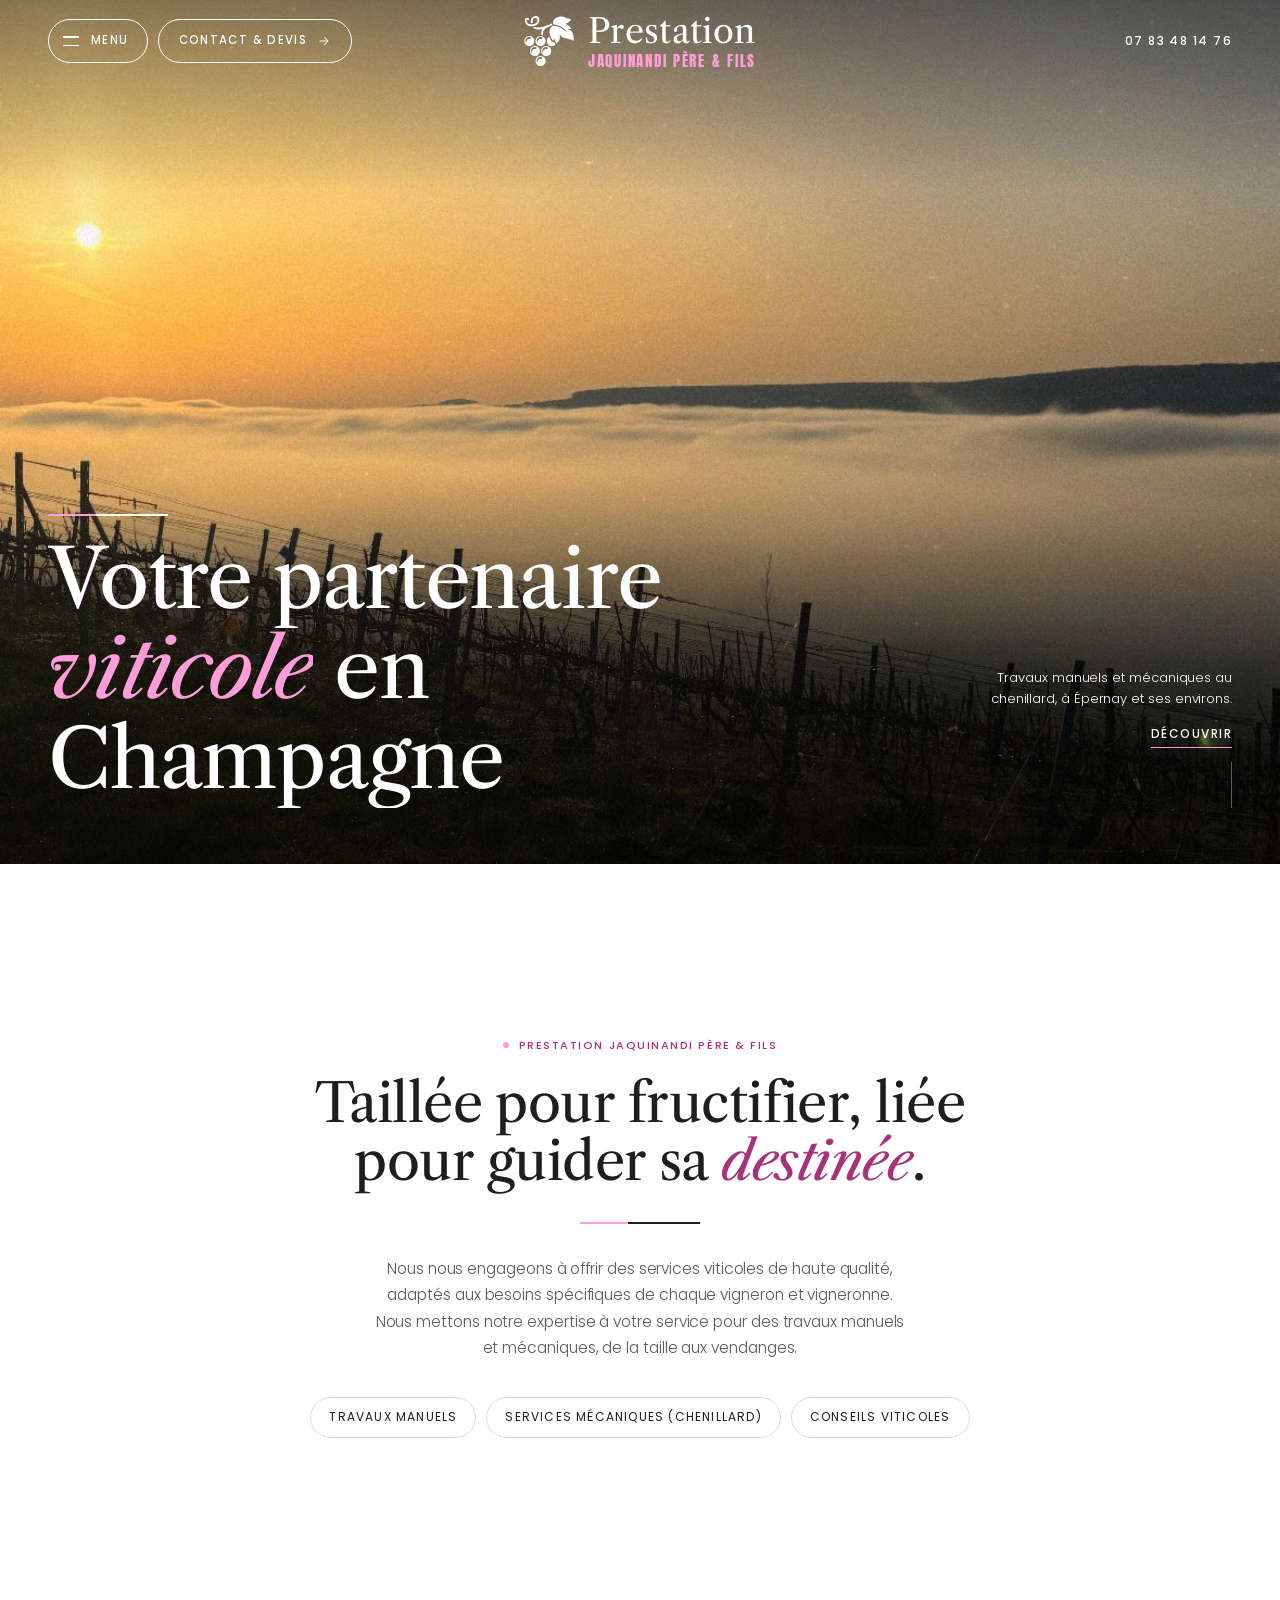
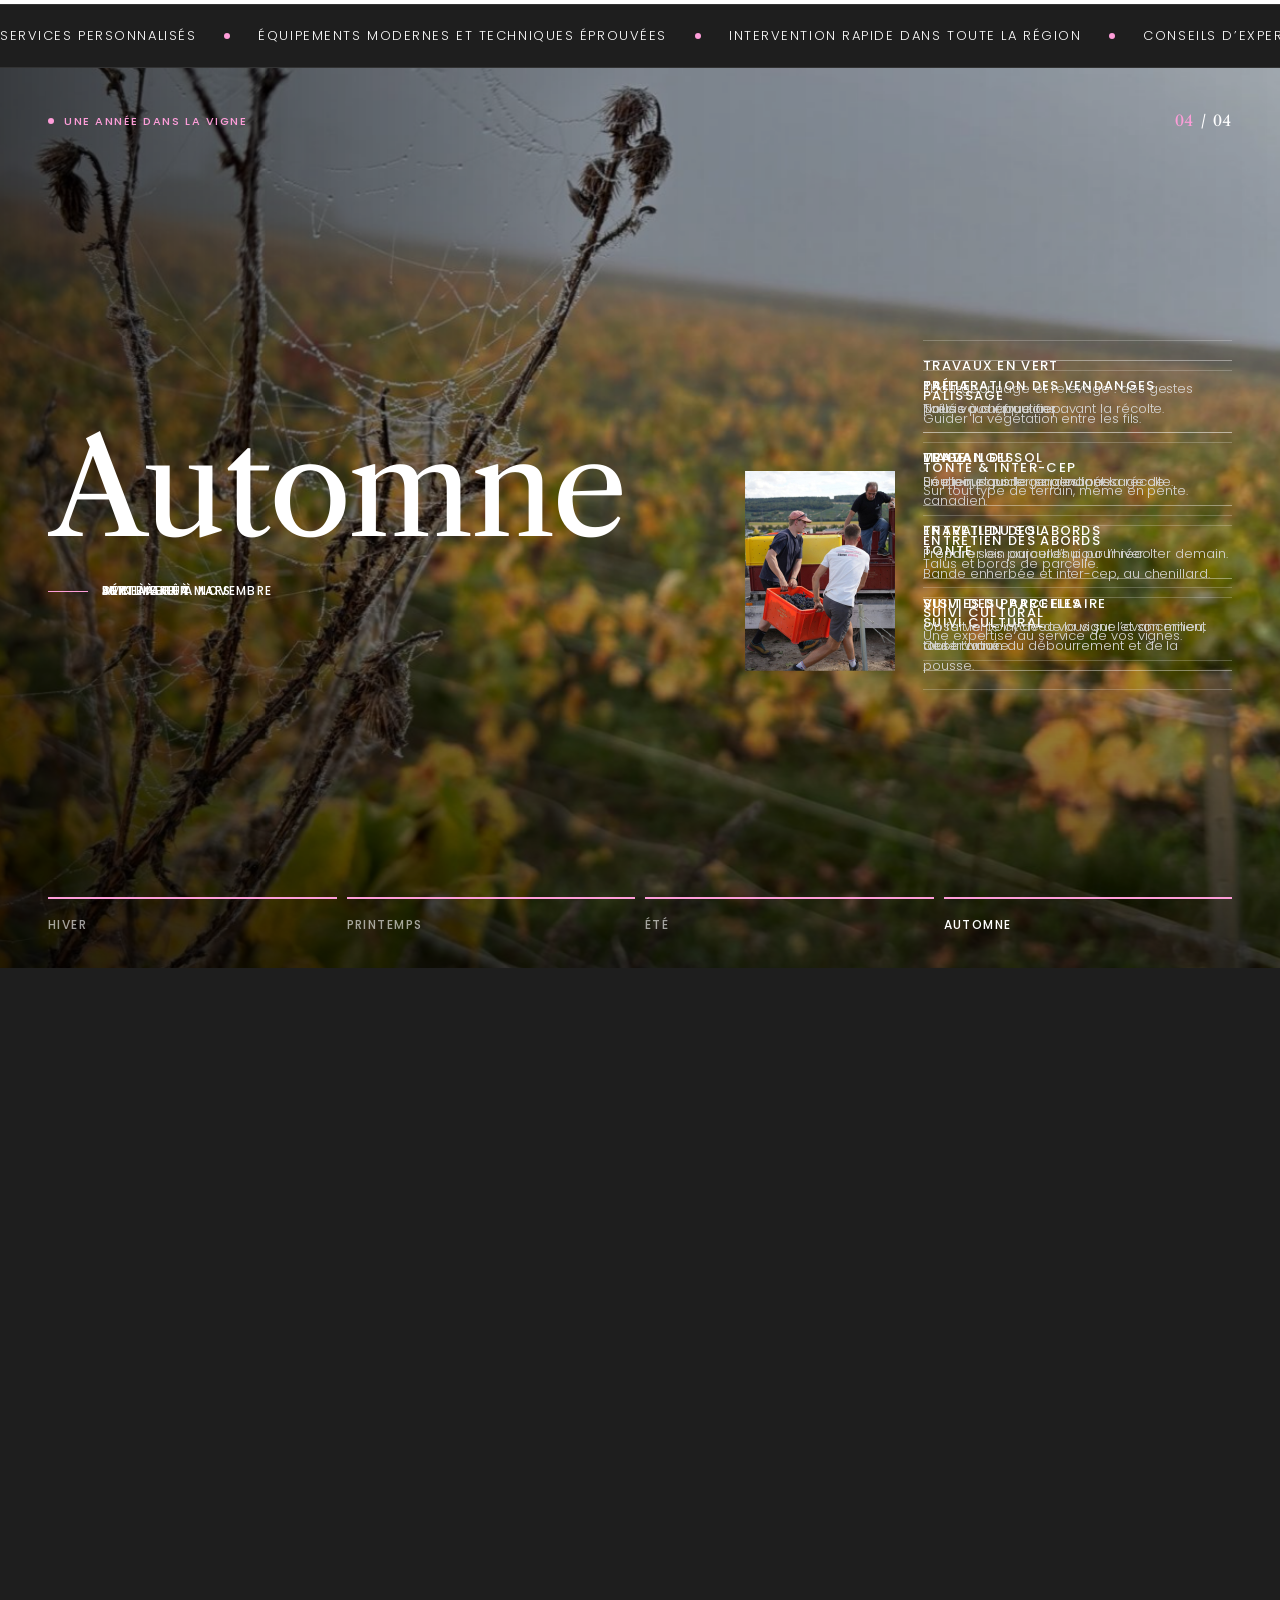
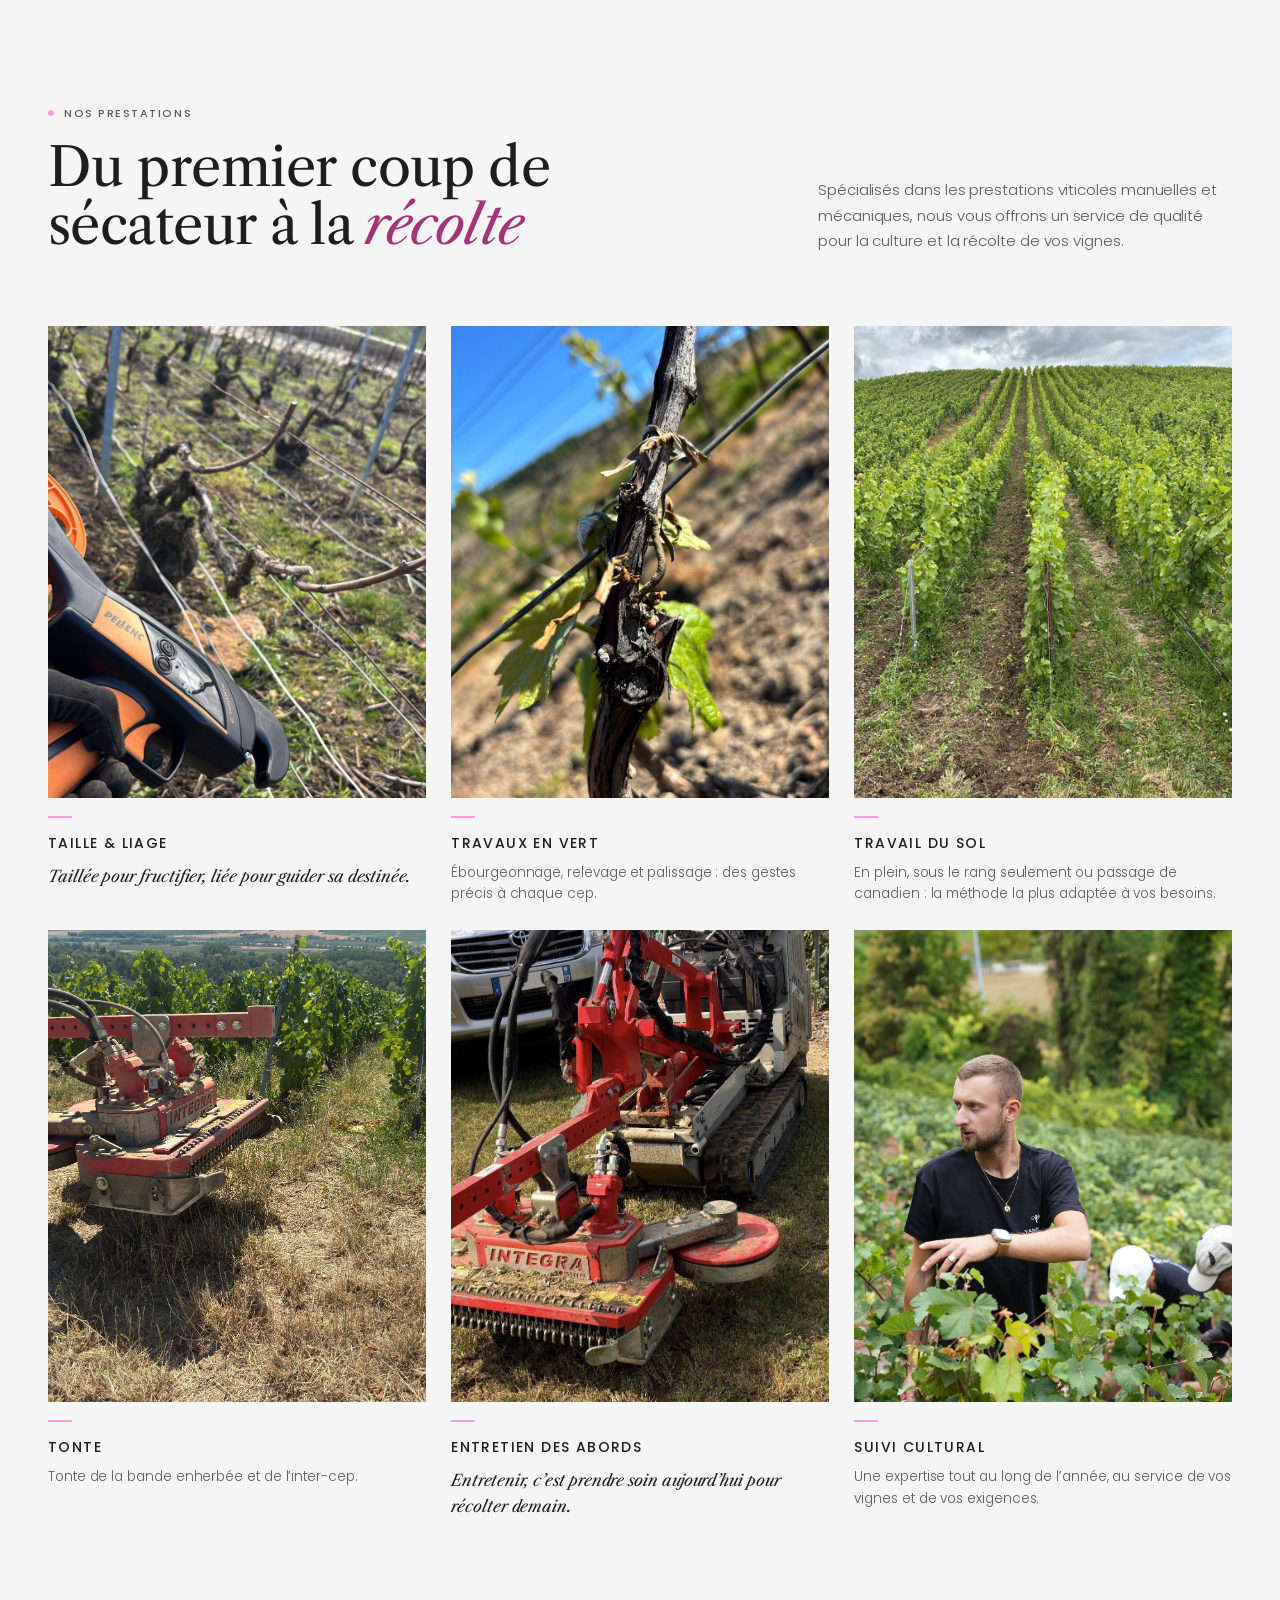
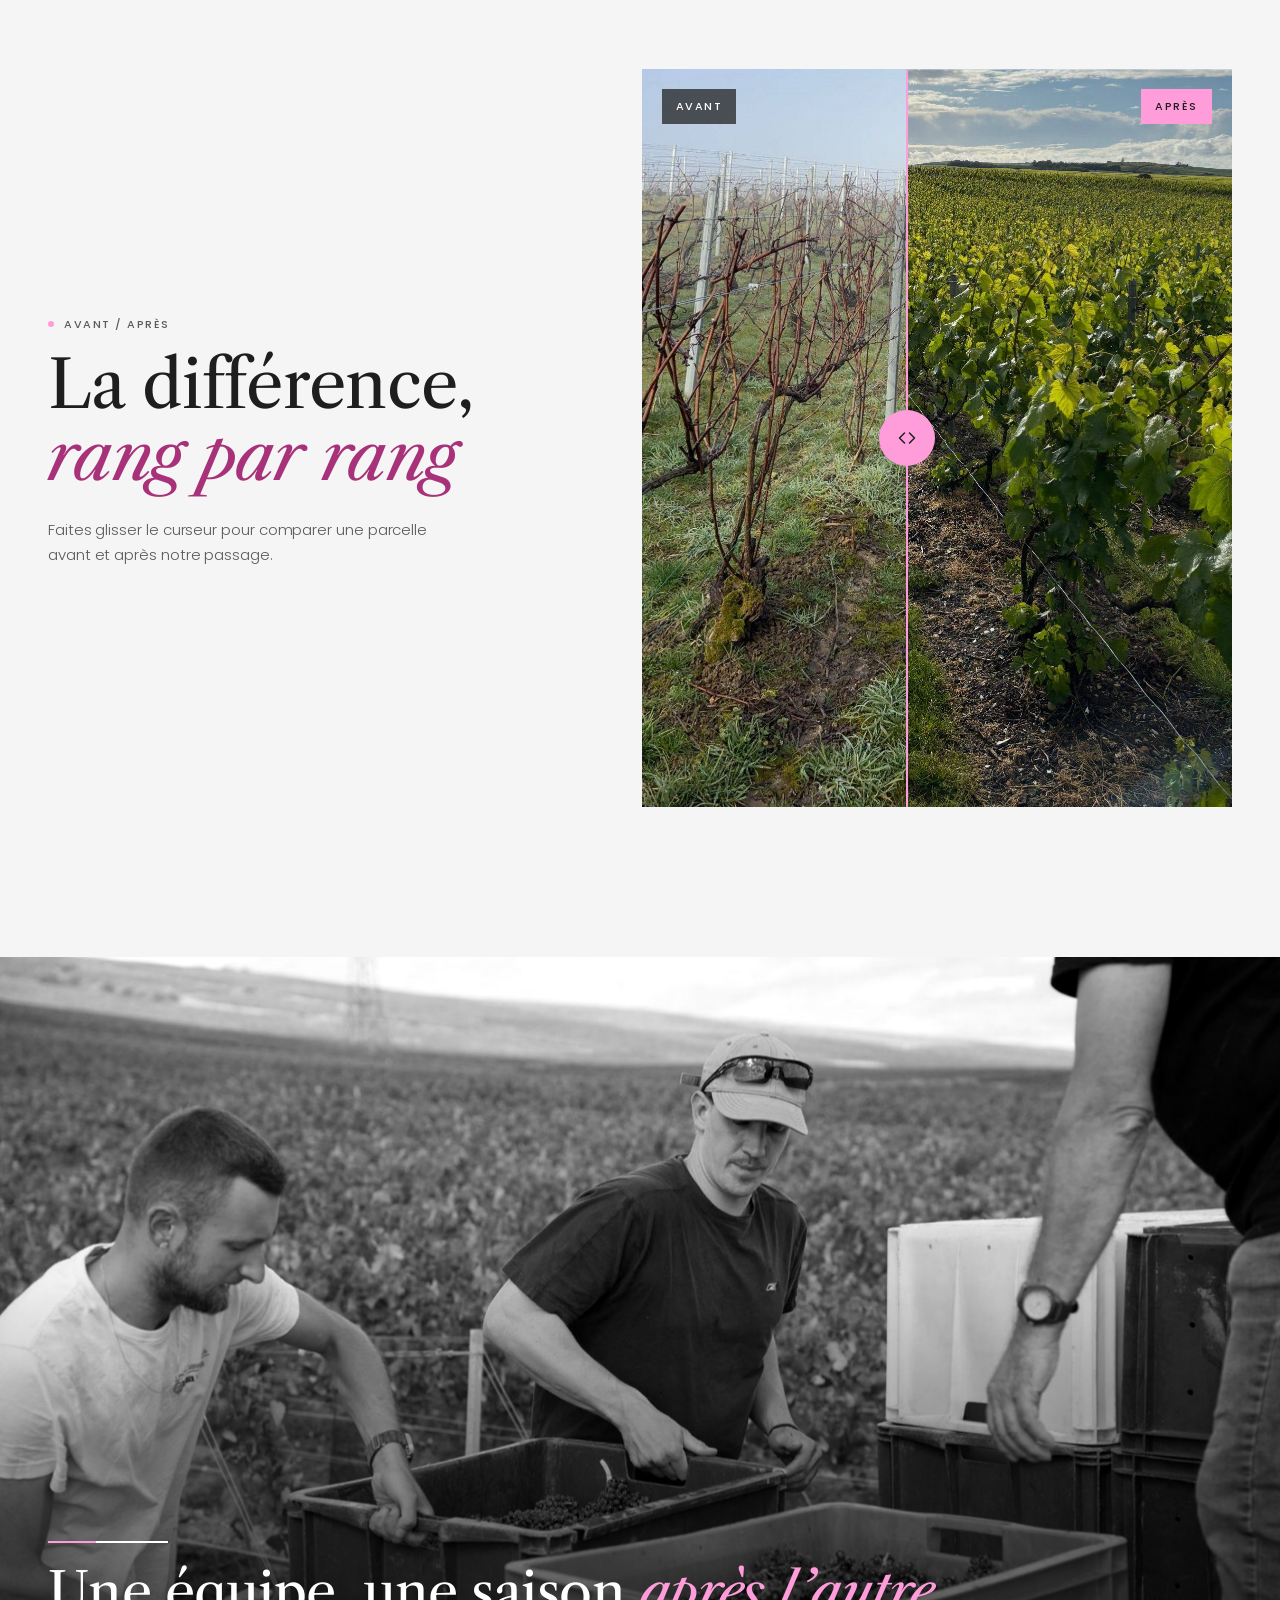
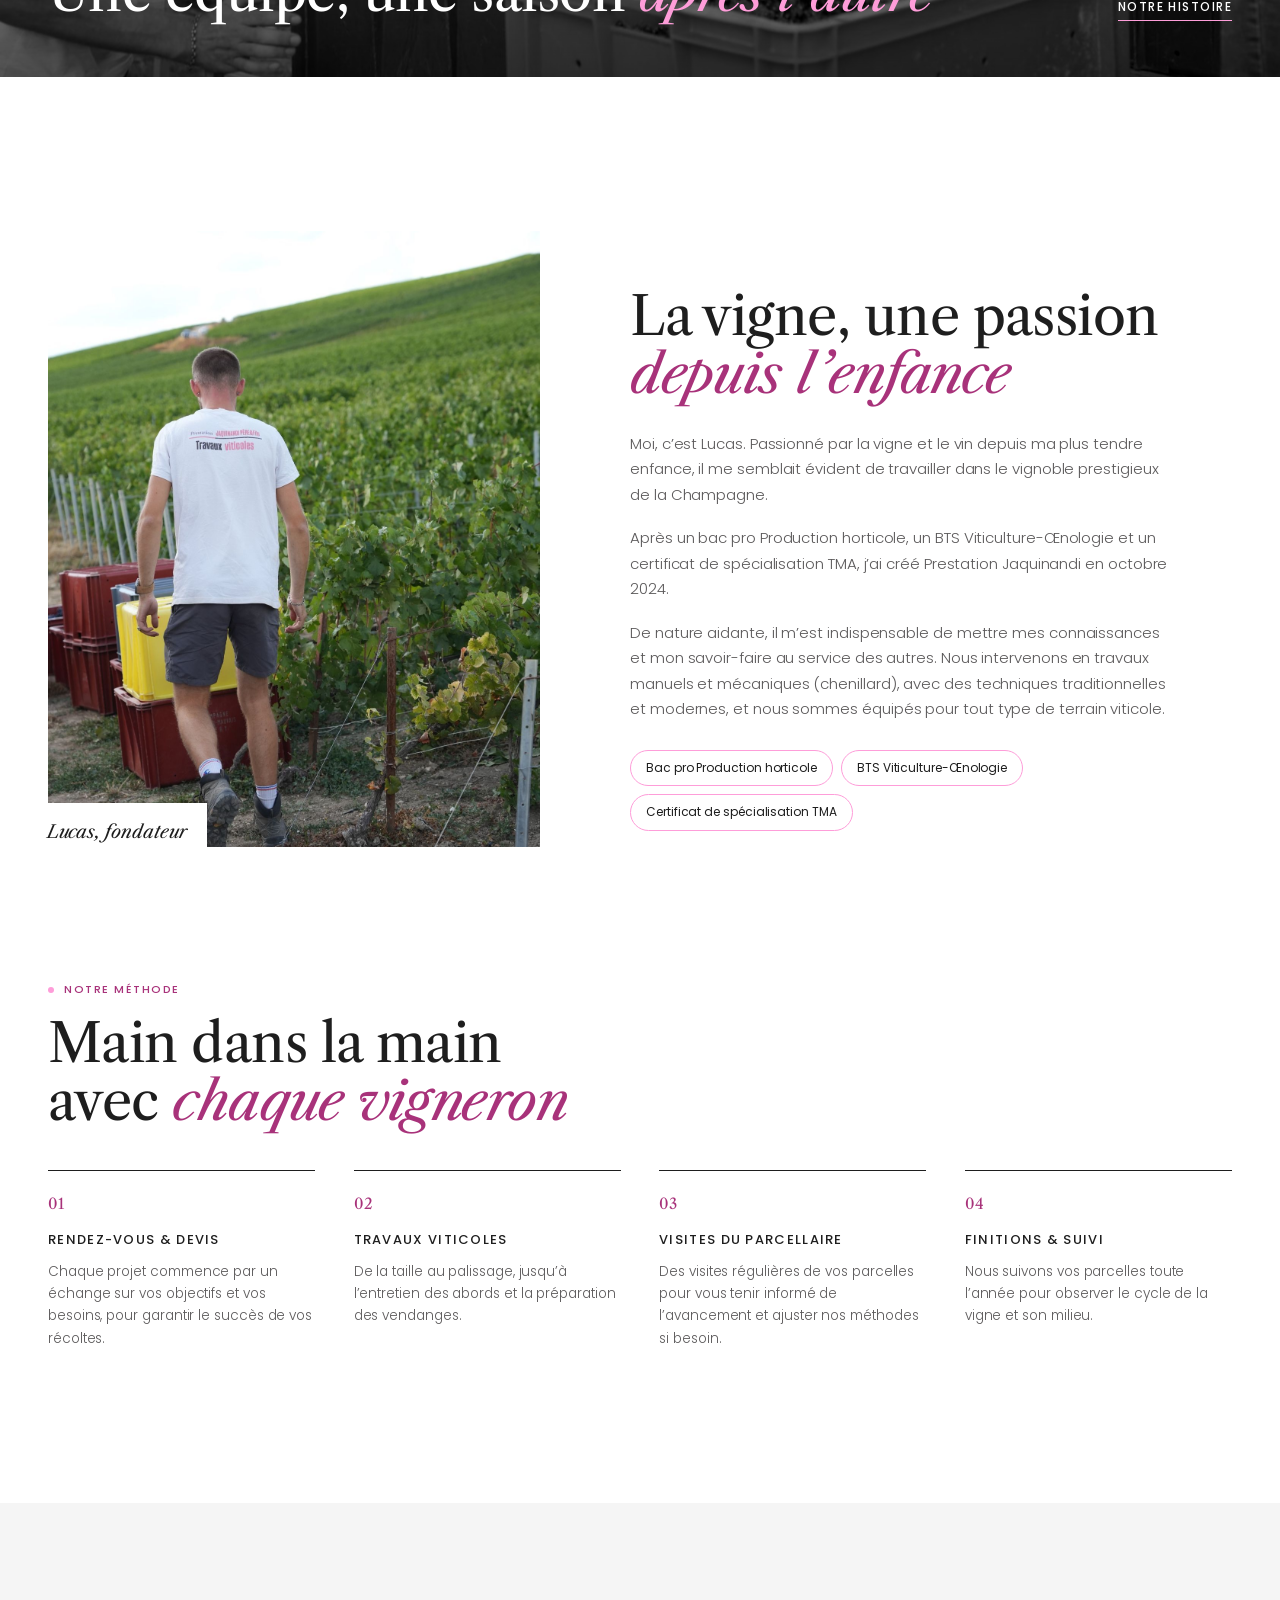
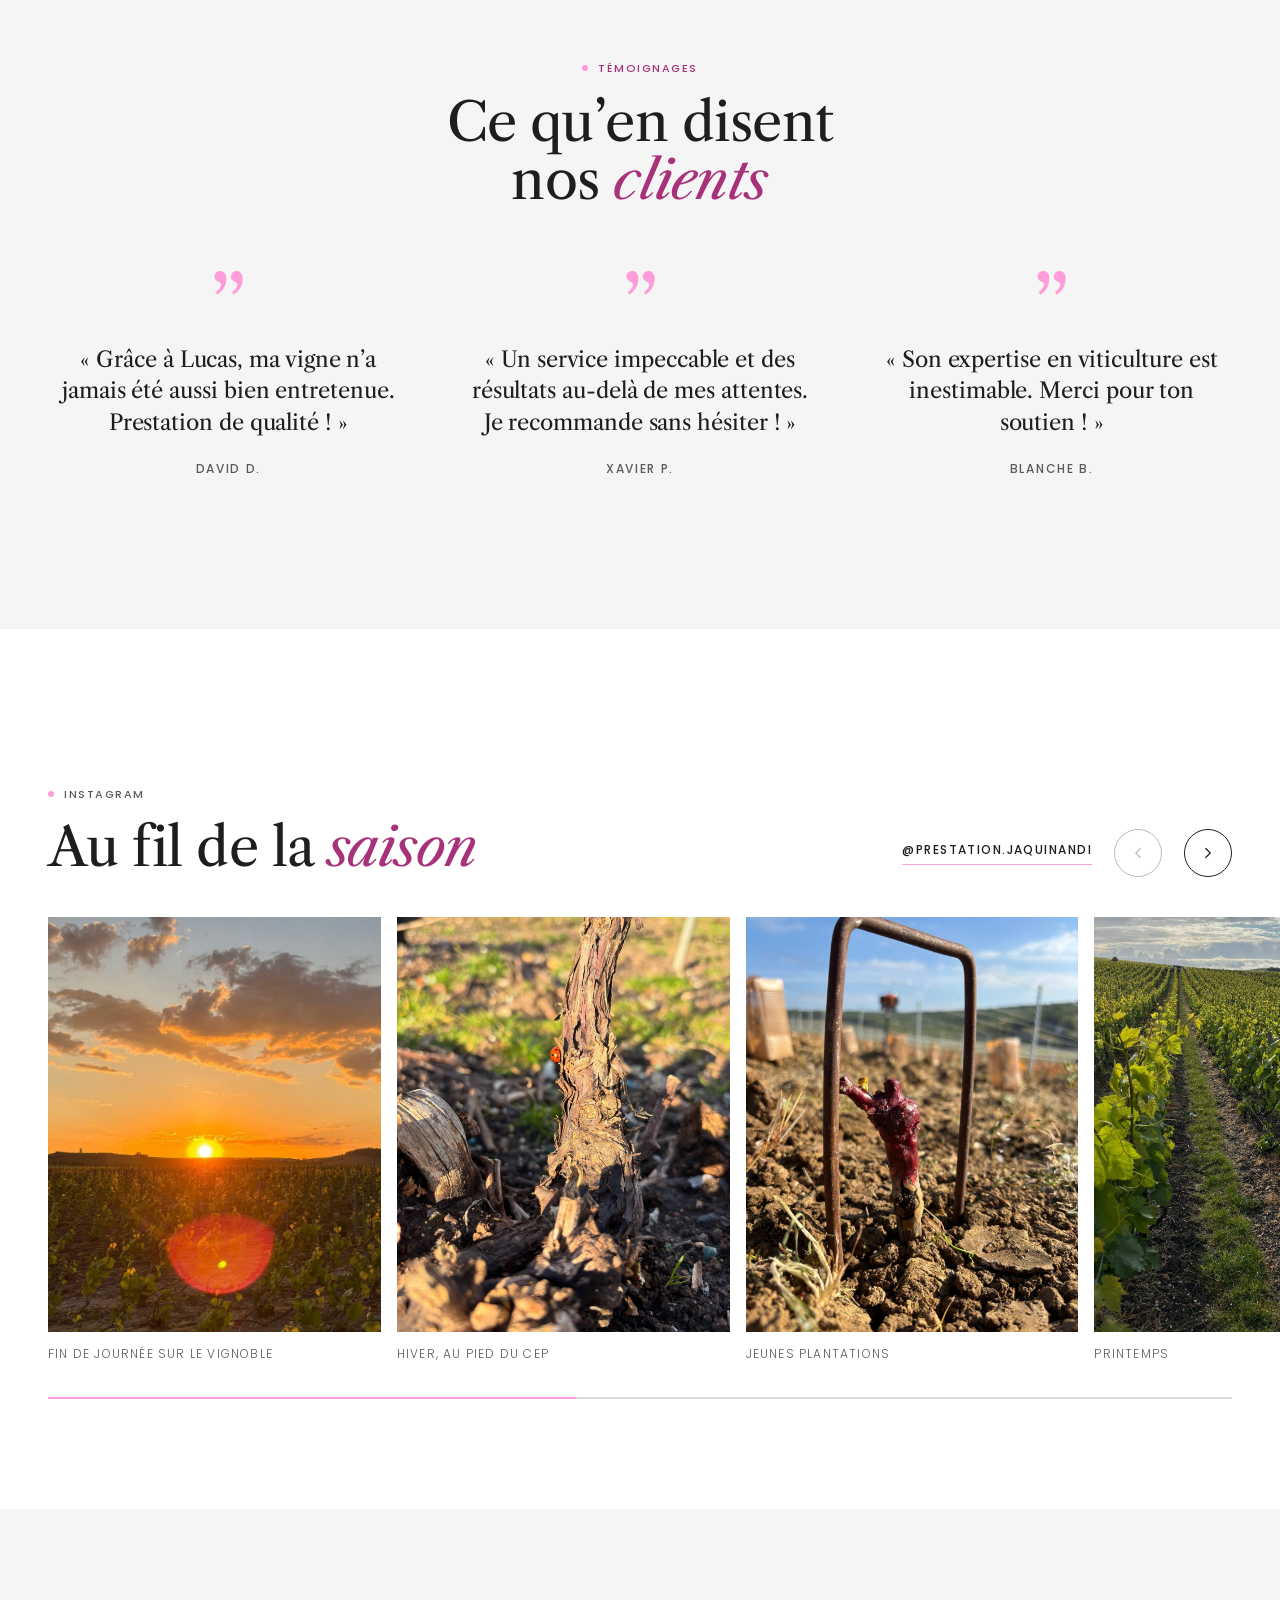
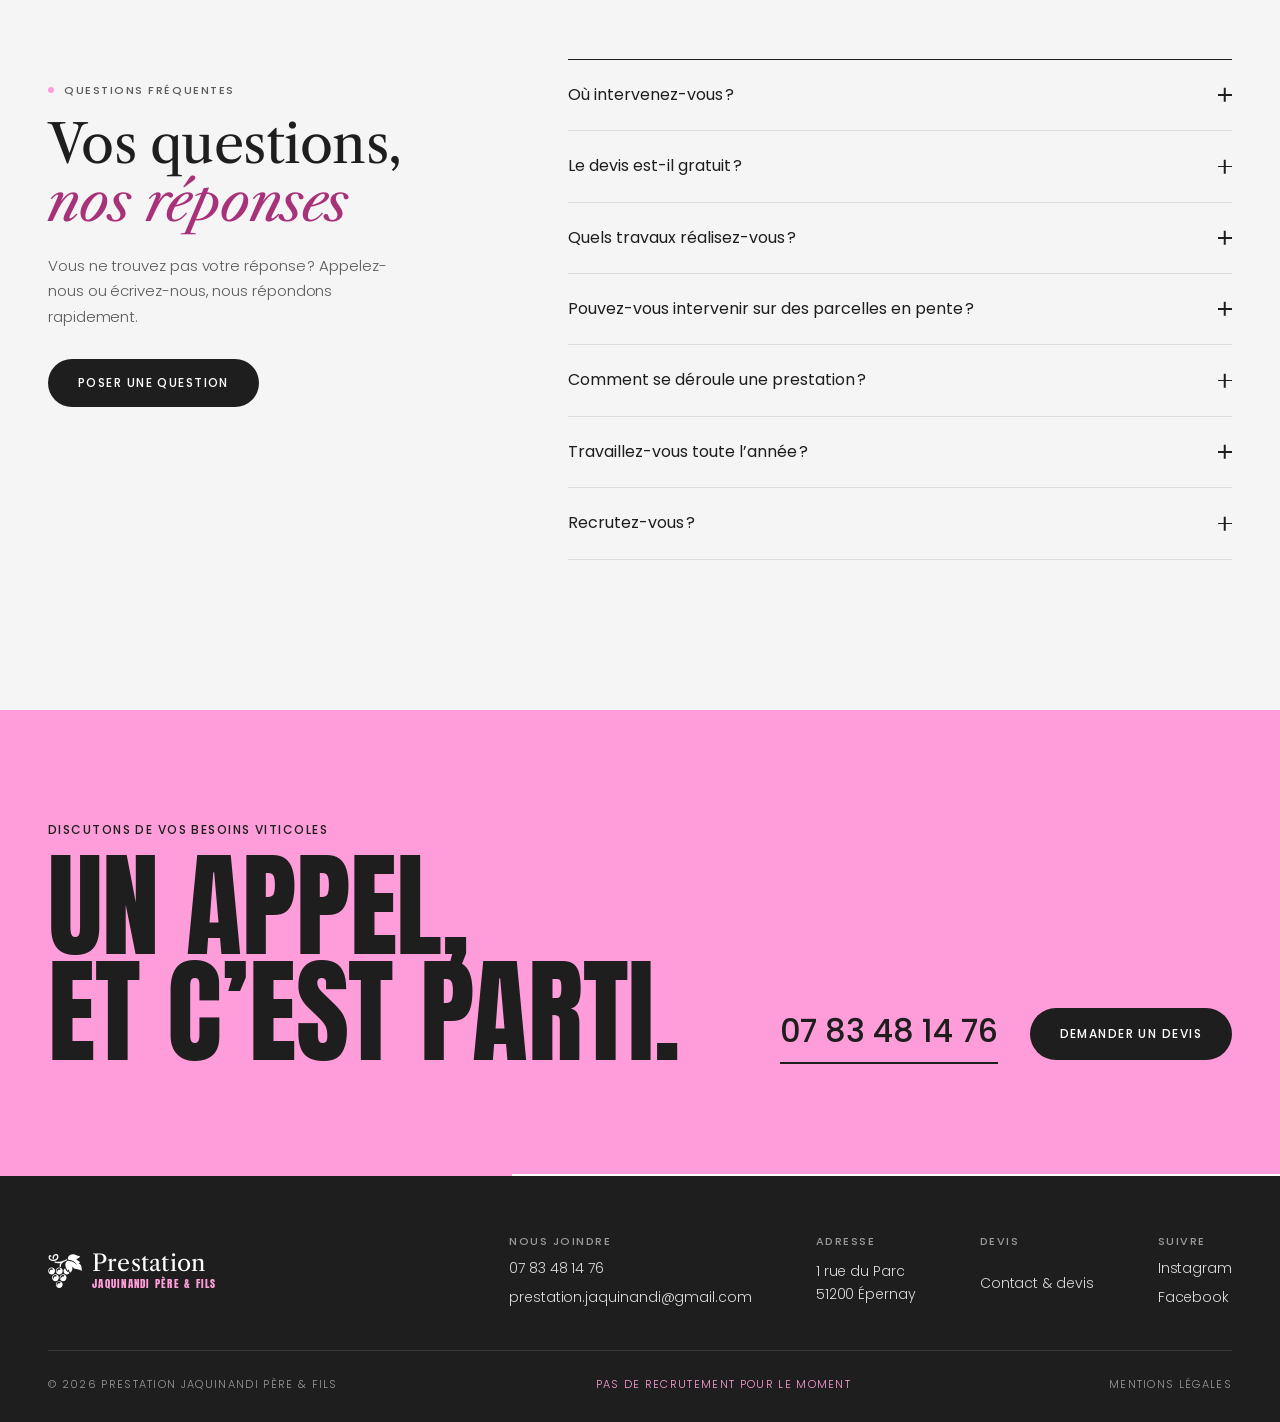
==== index.html @ b1f38c55 "avant après sur téléphone" ====
<!doctype html>
<html lang="fr">
<head>
<meta charset="utf-8">
<meta name="viewport" content="width=device-width, initial-scale=1, viewport-fit=cover">
<title>Prestation Jaquinandi Père &amp; Fils</title>
<meta name="description" content="Prestataire viticole à Épernay : taille, liage, travaux en vert, travail du sol, tonte au chenillard, entretien des abords et suivi cultural en Champagne. Devis gratuit.">
<meta name="claude:viewport-fit-sides" content="cover">
<meta name="theme-color" content="#1E1E1E">
<link rel="preconnect" href="https://fonts.googleapis.com">
<link rel="preconnect" href="https://fonts.gstatic.com" crossorigin>
<link rel="stylesheet" href="https://fonts.googleapis.com/css2?family=Anton&amp;family=Libre+Caslon+Text:ital,wght@0,400;1,400&amp;family=Poppins:wght@300;400;500;600&amp;display=swap">
<link rel="preload" as="image" href="img/couverture-brume-venteuil.jpg">
<link rel="stylesheet" href="style.css">
</head>
<body>
<svg width="0" height="0" style="position:absolute" aria-hidden="true">
  <symbol id="grappe" viewBox="21 20 158 160"><g fill="currentColor" fill-rule="evenodd" clip-rule="evenodd"><path d="M35.85 51.963c2.974.842 6.274 1.226 9.589 1.12 2.334-.157 4.651-.451 6.942-.961l-.007-.007a28.56 28.56 0 0 0 4.617-1.592c3.592-1.606 6.734-3.987 8.921-7.197 1.991-2.921 3.174-6.474 3.174-10.682 0-2.134-.322-3.987-.894-5.574-.67-1.860-1.679-3.327-2.922-4.44a10.18 10.18 0 0 0-4.017-2.194c-4.208-1.208-10.009.212-13.411 2.828-5.962 4.583-7.074 12.627-5.879 19.662 2.103.113 4.203.025 6.298-.301-.819-4.501-.348-11.516 3.373-14.376 2.84-2.14 8.167-3.586 10.685.958.321.89.501 2.026.501 3.437 0 2.867-.772 5.238-2.072 7.145-1.495 2.195-3.72 3.857-6.303 5.012-1.602.715-3.342 1.237-5.141 1.571l-.002-.006c-1.977.383-4.075.542-6.432.42l-.087-.005-.071-.005-.016-.001-.087-.006-.087-.006-.018-.001-.069-.005-.087-.006a35.238 35.238 0 0 1-1.993-.194l-.004-.03a23.22 23.22 0 0 1-2.815-.605c-5.659-1.603-11.342-8.993-8.374-14.06.513-.878 1.154-.292 1.828.407a3.116 3.116 0 0 0 4.417.061 3.145 3.145 0 0 0 .061-4.434c-1.164-1.206-2.372-1.973-3.569-2.364-3.233-1.059-6.11.542-7.742 3.328-.9 1.537-1.474 3.519-1.599 5.671-.497 8.596 5.363 15.187 13.292 17.432z"/><path d="M55.855 55.095c-2.344.913-4.823 1.509-7.735 1.703.279.329.566.645.858.948 6.791 7.019 19.539 5.512 29.521 4.02-2.562 3.922-4.093 9.292-3.553 16.826a3.132 3.132 0 0 0 3.34 2.91 3.137 3.137 0 0 0 2.9-3.352c-1.24-17.305 14.079-20.903 24.731-26.58 2.020-1.078 4.105-2.502 4.436-3.255a3.144 3.144 0 0 0-1.602-4.138c-.017-.007-24.954 10.429-29.52 11.123-7.632 1.16-17.616 2.676-23.376-.205z"/><path d="M73.088 83.939c-8.887 0-16.093 7.232-16.093 16.153 0 8.919 7.205 16.151 16.093 16.151s16.094-7.232 16.094-16.151c0-8.921-7.205-16.153-16.094-16.153zm5.234 7.729c-.476 2.355-2.993 2.273-4.855 2.241-5.420-.097-7.734 1.909-9.094 5.039-1.309 3.009-.655 3.844-1.164 6.773-.214 1.224-.658 1.519-1.628-1.593-5.588-17.91 18.375-20.554 16.741-12.46z"/><path d="M73.088 147.696c-8.887 0-16.093 7.231-16.093 16.152 0 8.920 7.205 16.152 16.093 16.152s16.094-7.232 16.094-16.152c0-8.921-7.205-16.152-16.094-16.152zm5.234 7.729c-.476 2.355-2.993 2.273-4.855 2.241-5.420-.097-7.734 1.909-9.094 5.039-1.309 3.009-.655 3.844-1.164 6.773-.214 1.224-.658 1.519-1.628-1.593-5.588-17.91 18.375-20.554 16.741-12.46z"/><path d="M71.184 131.97c0-8.92-7.205-16.152-16.094-16.152-8.888 0-16.093 7.232-16.093 16.152 0 8.921 7.205 16.152 16.093 16.152 8.889-.001 16.094-7.231 16.094-16.152zm-10.86-8.423c-.475 2.355-2.993 2.273-4.855 2.241-5.42-.097-7.734 1.909-9.094 5.039-1.309 3.009-.655 3.844-1.163 6.773-.214 1.224-.658 1.519-1.628-1.593-5.589-17.910 18.374-20.554 16.74-12.46z"/><path d="M91.087 115.818c-8.888 0-16.093 7.232-16.093 16.152 0 8.921 7.205 16.152 16.093 16.152s16.093-7.231 16.093-16.152c0-8.921-7.205-16.152-16.093-16.152zm5.233 7.729c-.475 2.355-2.993 2.273-4.855 2.241-5.42-.097-7.734 1.909-9.094 5.039-1.309 3.009-.655 3.844-1.164 6.773-.214 1.224-.658 1.519-1.628-1.593-5.588-17.910 18.375-20.554 16.741-12.46z"/><path d="M118.687 107.996c-.855-1.859-1.312-2.815-1.772-3.783l-.641-1.346a5.86 5.86 0 0 1-7.334-1.732l-.162-.227c-3.028-3.681-6.27-8.841-8.715-14.19a16.15 16.15 0 0 0-7.069 13.375c0 8.919 7.204 16.151 16.092 16.151 4.759 0 9.035-2.075 11.981-5.37a5.857 5.857 0 0 1-2.38-2.878z"/><path d="M53.185 100.092c0-8.921-7.204-16.153-16.093-16.153-8.887 0-16.092 7.232-16.092 16.153 0 8.919 7.205 16.151 16.093 16.151s16.092-7.232 16.092-16.151zm-10.86-8.424c-.475 2.355-2.993 2.273-4.855 2.241-5.42-.097-7.734 1.909-9.094 5.039-1.309 3.009-.655 3.844-1.164 6.773-.214 1.224-.658 1.519-1.628-1.593-5.588-17.910 18.375-20.554 16.741-12.46z"/><path d="M178.997 94.497c-.099-12.316-2.631-26.095-13.104-30.379-3.824-1.564-5.555-1.057 1.516-2.177 4.448-.704 3.423-1.547.85-5.15-5.377-7.528-14.108-9.776-14.16-10.08-.746-4.314 13.204-5.223 15.465-14.777 1.098-4.641-6.443-1.368-15.554-6.56-17.002-9.69-38.447-.323-40.58 12.506-1.499 9.031 3.548 9.115 10.632 10.628 12.027 2.571 20.076 6.846 28.569 16.921 7.595 9.008.699 3.993-5.836-1.389-6.874-5.659-12.411-8.363-18.901-10.178-5.286-1.476-13.571-4.553-18.12-.888-4.812 3.879-8.26 11.842-8.31 17.899-.063 7.531 4.399 17.891 8.974 24.945 2.664 4.11 2.064 4.304 3.922.551.961-1.939 2.059-4.222 2.221-4.646 1.334 4.167 3.325 8.642 5.163 12.858 1.501 3.451 1.122 4.418 4.646 1.359 1.473-1.277 2.889-2.948 4.122-4.762 4.882-7.183 4.026-9.033 3.845-16.672-.074-3.098.115-5.61 1.272-2.818 11.506 12.12 13.639 8.454 26.83 11.737 4.229 1.053 7.515 2.402 10.248 3.502 5.722 2.3 6.34 3.741 6.29-2.43z"/></g></symbol>
</svg>
<a class="skip" href="#main">Aller au contenu</a>

<!-- ============ EN-TÊTE =========== -->
<header class="hdr" id="hdr">
  <div class="hdr-in wrap">
    <div class="hdr-l">
    <button type="button" class="hdr-menu" id="menuBtn" aria-expanded="false" aria-controls="mnav"><span class="ico" aria-hidden="true"><i></i><i></i></span><span class="lab">Menu</span></button>
    <a class="hdr-cta" href="contact.html"><span class="l">Contact &amp; devis</span><span class="s">Devis</span><svg width="14" height="14" viewBox="0 0 24 24" fill="none" stroke="currentColor" stroke-width="1.8" stroke-linecap="round" stroke-linejoin="round" aria-hidden="true"><path d="M5 12h14M13 6l6 6-6 6"/></svg></a>
    </div>
    <a class="logo" href="#top" aria-label="Prestation Jaquinandi Père et Fils, retour en haut">
      <svg aria-hidden="true"><use href="#grappe"></use></svg>
      <span><b>Prestation</b><small>JAQUINANDI PÈRE &amp; FILS</small></span>
    </a>
    <a class="caps hdr-tel" href="tel:+33783481476" aria-label="Appeler le 07 83 48 14 76"><span class="t">07 83 48 14 76</span><svg width="16" height="16" viewBox="0 0 24 24" fill="none" stroke="currentColor" stroke-width="1.6" stroke-linecap="round" stroke-linejoin="round" aria-hidden="true"><path d="M22 16.9v3a2 2 0 0 1-2.2 2 19.8 19.8 0 0 1-8.6-3.1 19.5 19.5 0 0 1-6-6A19.8 19.8 0 0 1 2.1 4.2 2 2 0 0 1 4.1 2h3a2 2 0 0 1 2 1.7c.1 1 .4 1.9.7 2.8a2 2 0 0 1-.5 2.1L8 9.9a16 16 0 0 0 6 6l1.3-1.3a2 2 0 0 1 2.1-.4c.9.3 1.8.6 2.8.7a2 2 0 0 1 1.7 2z"/></svg></a>
  </div>
</header>

<!-- ============ MENU ============ -->
<nav class="mnav" id="mnav" aria-label="Menu principal">
  <div class="mnav-in wrap">
    <ul class="mnav-links">
      <li><a href="#prestations"><span>01</span>Prestations</a></li>
      <li><a href="#avant-apres"><span>02</span>Avant / après</a></li>
      <li><a href="#a-propos"><span>03</span>À propos</a></li>
      <li><a href="#faq"><span>04</span>FAQ</a></li>
    </ul>
    <div class="mnav-side">
      <a class="pill" href="contact.html">Demander un devis</a>
      <a class="mnav-tel" href="tel:+33783481476">07 83 48 14 76</a>
      <p class="mnav-soc"><a href="https://www.instagram.com/prestation.jaquinandi" target="_blank" rel="noopener">Instagram</a><a href="https://www.facebook.com/p/Prestation-Jaquinandi-P%C3%A8re-et-Fils-61558953325187/" target="_blank" rel="noopener">Facebook</a></p>
    </div>
  </div>
</nav>




<main id="main">

<!-- ============ COUVERTURE ============ -->
<section class="hero dark" id="top">
  <img class="hero-img" src="img/couverture-brume-venteuil.jpg" alt="Lever de soleil sur la mer de brume au-dessus des vignes de Venteuil" fetchpriority="high">
  <div class="hero-in wrap">
    <div>
      <span class="split"></span>
      <h1><span class="w"><span>Votre</span></span> <span class="w"><span>partenaire</span></span> <span class="w"><span><em>viticole</em></span></span> <span class="w"><span>en</span></span> <span class="w"><span>Champagne</span></span></h1>
    </div>
    <div class="hero-side">
      <p>Travaux manuels et mécaniques au chenillard, à Épernay et ses environs.</p>
      <a class="u caps" href="#saisons">Découvrir</a>
      <span class="scroll-cue" aria-hidden="true"></span>
    </div>
  </div>
</section>

<!-- ============ INTRO ============ -->
<section class="intro wrap" aria-labelledby="intro-t">
  <p class="lbl rv">Prestation Jaquinandi Père &amp; Fils</p>
  <h2 class="h2 rv d1" id="intro-t">Taillée pour fructifier, liée pour guider sa <em>destinée</em>.</h2>
  <span class="split rv d2"></span>
  <p class="lead rv d2">Nous nous engageons à offrir des services viticoles de haute qualité, adaptés aux besoins spécifiques de chaque vigneron et vigneronne. Nous mettons notre expertise à votre service pour des travaux manuels et mécaniques, de la taille aux vendanges.</p>
  <div class="poles rv d3"><span>Travaux manuels</span><span>Services mécaniques (chenillard)</span><span>Conseils viticoles</span></div>
</section>

<div class="marquee" aria-label="Pourquoi choisir Prestation Jaquinandi">
  <div class="marquee-track">
    <span>Services personnalisés</span><span>Équipements modernes et techniques éprouvées</span><span>Intervention rapide dans toute la région</span><span>Conseils d’experts</span><span>Une équipe passionnée par la viticulture</span><span>Solutions adaptées à chaque vignoble</span><span>Qualité garantie à chaque prestation</span>
    <span aria-hidden="true">Services personnalisés</span><span aria-hidden="true">Équipements modernes et techniques éprouvées</span><span aria-hidden="true">Intervention rapide dans toute la région</span><span aria-hidden="true">Conseils d’experts</span><span aria-hidden="true">Une équipe passionnée par la viticulture</span><span aria-hidden="true">Solutions adaptées à chaque vignoble</span><span aria-hidden="true">Qualité garantie à chaque prestation</span>
  </div>
</div>

<!-- ============ UNE ANNÉE DANS LA VIGNE (scroll par saison) ============ -->
<section class="seasons" id="saisons" aria-labelledby="saisons-t">
  <div class="s-stage dark">
    <div class="s-bgs">
      <div class="s-bg"><img src="img/rangs-hiver-brume.jpg" alt="" loading="lazy"></div>
      <div class="s-bg"><img src="img/bourgeon.jpg" alt="" loading="lazy"></div>
      <div class="s-bg"><img src="img/tonte-chenillard.jpg" alt="" loading="lazy"></div>
      <div class="s-bg"><img src="img/automne-dore.jpg" alt="" loading="lazy"></div>
    </div>
    <div class="s-shade"></div>
    <div class="s-ui wrap">
      <div class="s-head">
        <h2 class="lbl" id="saisons-t">Une année dans la vigne</h2>
        <span class="s-count" aria-hidden="true"><b id="sNum">01</b> / 04</span>
      </div>
      <div class="s-body" id="sBody">
        <!-- HIVER -->
        <article class="s-panel on" aria-label="Hiver">
          <div>
            <h3 class="s-name"><span class="w"><span>Hiver</span></span></h3>
            <p class="s-months caps">Décembre à mars</p>
          </div>
          <div class="s-side">
            <div class="s-photo"><img src="img/taille-liage.jpg" alt="Liage d'une vigne taillée en hiver" loading="lazy"></div>
            <ul class="s-list">
              <li><b>Taille</b><span>Taillée pour fructifier.</span></li>
              <li><b>Liage</b><span>Liée pour guider sa destinée.</span></li>
              <li><b>Entretien des abords</b><span>Prendre soin aujourd’hui pour récolter demain.</span></li>
              <li><b>Visites du parcellaire</b><span>On fait le point avec vous sur l’avancement des travaux.</span></li>
            </ul>
          </div>
        </article>
        <!-- PRINTEMPS -->
        <article class="s-panel ahead" aria-label="Printemps">
          <div>
            <h3 class="s-name"><span class="w"><span>Printemps</span></span></h3>
            <p class="s-months caps">Avril à juin</p>
          </div>
          <div class="s-side">
            <div class="s-photo"><img src="img/travail-du-sol.jpg" alt="Rang travaillé sous le rang" loading="lazy"></div>
            <ul class="s-list">
              <li><b>Travaux en vert</b><span>Ébourgeonnage et relevage&nbsp;: des gestes précis à chaque cep.</span></li>
              <li><b>Travail du sol</b><span>En plein, sous le rang ou passage de canadien.</span></li>
              <li><b>Tonte</b><span>Bande enherbée et inter-cep, au chenillard.</span></li>
              <li><b>Suivi cultural</b><span>Observation du débourrement et de la pousse.</span></li>
            </ul>
          </div>
        </article>
        <!-- ÉTÉ -->
        <article class="s-panel ahead" aria-label="Été">
          <div>
            <h3 class="s-name"><span class="w"><span>Été</span></span></h3>
            <p class="s-months caps">Juin à août</p>
          </div>
          <div class="s-side">
            <div class="s-photo"><img src="img/rangs-printemps.jpg" alt="Rangs de vigne en pleine végétation" loading="lazy"></div>
            <ul class="s-list">
              <li><b>Palissage</b><span>Guider la végétation entre les fils.</span></li>
              <li><b>Tonte &amp; inter-cep</b><span>Sur tout type de terrain, même en pente.</span></li>
              <li><b>Entretien des abords</b><span>Talus et bords de parcelle.</span></li>
              <li><b>Suivi cultural</b><span>Une expertise au service de vos vignes.</span></li>
            </ul>
          </div>
        </article>
        <!-- AUTOMNE -->
        <article class="s-panel ahead" aria-label="Automne">
          <div>
            <h3 class="s-name"><span class="w"><span>Automne</span></span></h3>
            <p class="s-months caps">Septembre à novembre</p>
          </div>
          <div class="s-side">
            <div class="s-photo"><img src="img/portage-caisse.jpg" alt="Portage d'une caisse de raisin pendant les vendanges" loading="lazy"></div>
            <ul class="s-list">
              <li><b>Préparation des vendanges</b><span>Nous vous épaulons avant la récolte.</span></li>
              <li><b>Vendanges</b><span>Soutien et portage pendant la récolte.</span></li>
              <li><b>Travail du sol</b><span>Préparer les parcelles pour l’hiver.</span></li>
              <li><b>Suivi des parcelles</b><span>Observer le cycle de la vigne et son milieu, toute l’année.</span></li>
            </ul>
          </div>
        </article>
      </div>
      <nav class="s-time" aria-label="Choisir une saison">
        <button type="button" class="on" data-i="0"><span class="bar"><i></i></span><span class="caps t">Hiver</span></button>
        <button type="button" data-i="1"><span class="bar"><i></i></span><span class="caps t">Printemps</span></button>
        <button type="button" data-i="2"><span class="bar"><i></i></span><span class="caps t">Été</span></button>
        <button type="button" data-i="3"><span class="bar"><i></i></span><span class="caps t">Automne</span></button>
      </nav>
    </div>
  </div>
</section>

<!-- ============ PRESTATIONS ============ -->
<section class="services wrap" id="prestations" aria-labelledby="presta-t">
  <div class="sec-head">
    <div>
      <p class="lbl rv">Nos prestations</p>
      <h2 class="h2 rv d1" id="presta-t">Du premier coup de sécateur à la <em>récolte</em></h2>
    </div>
    <p class="rv d2">Spécialisés dans les prestations viticoles manuelles et mécaniques, nous vous offrons un service de qualité pour la culture et la récolte de vos vignes.</p>
  </div>
  <div class="grid">
    <a class="tile rv" href="contact.html?prestation=Taille%20%26%20liage"><figure><img src="img/taille-liage.jpg" alt="Liage d'une vigne taillée" loading="lazy"></figure><span class="bar"></span><h3>Taille &amp; liage</h3><p class="tag">Taillée pour fructifier, liée pour guider sa destinée.</p></a>
    <a class="tile rv d1" href="contact.html?prestation=Travaux%20en%20vert"><figure><img src="img/bourgeon.jpg" alt="Bourgeon sur un cep au printemps" loading="lazy"></figure><span class="bar"></span><h3>Travaux en vert</h3><p>Ébourgeonnage, relevage et palissage&nbsp;: des gestes précis à chaque cep.</p></a>
    <a class="tile rv d2" href="contact.html?prestation=Travail%20du%20sol"><figure><img src="img/travail-du-sol.jpg" alt="Sol travaillé sous le rang" loading="lazy"></figure><span class="bar"></span><h3>Travail du sol</h3><p>En plein, sous le rang seulement ou passage de canadien&nbsp;: la méthode la plus adaptée à vos besoins.</p></a>
    <a class="tile rv" href="contact.html?prestation=Tonte"><figure><img src="img/tonte-chenillard.jpg" alt="Tonte au chenillard face à la vallée de la Marne" loading="lazy"></figure><span class="bar"></span><h3>Tonte</h3><p>Tonte de la bande enherbée et de l’inter-cep.</p></a>
    <a class="tile rv d1" href="contact.html?prestation=Entretien%20des%20abords"><figure><img src="img/tondeuse-integra.jpg" alt="Outil Integra monté sur le chenillard" loading="lazy"></figure><span class="bar"></span><h3>Entretien des abords</h3><p class="tag">Entretenir, c’est prendre soin aujourd’hui pour récolter demain.</p></a>
    <a class="tile rv d2" href="contact.html?prestation=Suivi%20cultural"><figure><img src="img/lucas-portrait.jpg" alt="Lucas observe la vigne" loading="lazy"></figure><span class="bar"></span><h3>Suivi cultural</h3><p>Une expertise tout au long de l’année, au service de vos vignes et de vos exigences.</p></a>
  </div>
</section>

<!-- ============ AVANT / APRÈS ============ -->
<!-- PHOTOS PROVISOIRES&nbsp;: remplacer img/avant.jpg et img/apres.jpg par une vraie paire (même rang, même cadrage) -->
<section class="ba wrap" id="avant-apres" aria-labelledby="ba-t">
  <div class="sec-head">
    <div>
      <p class="lbl rv">Avant / après</p>
      <h2 class="h2 rv d1" id="ba-t">La différence, <em>rang par rang</em></h2>
    </div>
    <p class="rv d2">Faites glisser le curseur pour comparer une parcelle avant et après notre passage.</p>
  </div>
  <div class="ba-box rv" id="ba">
    <img src="img/avant.jpg" alt="La parcelle avant la prestation" loading="lazy">
    <img class="after" src="img/apres.jpg" alt="La parcelle après la prestation" loading="lazy">
    <span class="ba-tag l">Avant</span><span class="ba-tag r">Après</span>
    <span class="ba-line"></span>
    <span class="ba-knob" aria-hidden="true"><svg width="20" height="20" viewBox="0 0 24 24" fill="none" stroke="#1E1E1E" stroke-width="1.8" stroke-linecap="round" stroke-linejoin="round"><polyline points="9 6 3 12 9 18"/><polyline points="15 6 21 12 15 18"/></svg></span>
    <label class="sr" for="baRange">Comparer avant et après</label>
    <input type="range" id="baRange" min="0" max="100" value="50" step="0.5">
  </div>
</section>

<!-- ============ BANDEAU ÉQUIPE ============ -->
<section class="band dark" aria-label="L'équipe">
  <img src="img/equipe-vendanges.jpg" alt="L'équipe charge les caisses de raisin pendant les vendanges" loading="lazy" data-parallax>
  <div class="band-in wrap">
    <div><span class="split"></span><h2 class="h2">Une équipe, une saison <em>après l’autre</em></h2></div>
    <a class="u caps" href="#a-propos">Notre histoire</a>
  </div>
</section>

<!-- ============ À PROPOS ============ -->
<section class="about wrap" id="a-propos" aria-labelledby="about-t">
  <div class="about-grid">
    <figure class="rv">
      <div class="ph"><img src="img/lucas-vendanges.jpg" alt="Lucas dans les vignes pendant les vendanges" loading="lazy"></div>
      <figcaption>Lucas, fondateur</figcaption>
    </figure>
    <div>
      <p class="lbl rv">Qui suis-je&#8239;?</p>
      <h2 class="h2 rv d1" id="about-t">La vigne, une passion <em>depuis l’enfance</em></h2>
      <div class="about-txt rv d2">
        <p>Moi, c’est Lucas. Passionné par la vigne et le vin depuis ma plus tendre enfance, il me semblait évident de travailler dans le vignoble prestigieux de la Champagne.</p>
        <p>Après un bac pro Production horticole, un BTS Viticulture-Œnologie et un certificat de spécialisation TMA, j’ai créé Prestation Jaquinandi en octobre 2024.</p>
        <p>De nature aidante, il m’est indispensable de mettre mes connaissances et mon savoir-faire au service des autres. Nous intervenons en travaux manuels et mécaniques (chenillard), avec des techniques traditionnelles et modernes, et nous sommes équipés pour tout type de terrain viticole.</p>
      </div>
      <div class="creds rv d3"><span>Bac pro Production horticole</span><span>BTS Viticulture-Œnologie</span><span>Certificat de spécialisation TMA</span></div>
    </div>
  </div>

  <div class="method">
    <p class="lbl rv">Notre méthode</p>
    <h2 class="h2 rv d1" style="margin-top:14px;max-width:20ch">Main dans la main avec <em>chaque vigneron</em></h2>
    <ol class="steps">
      <li class="rv"><h3>Rendez-vous &amp; devis</h3><p>Chaque projet commence par un échange sur vos objectifs et vos besoins, pour garantir le succès de vos récoltes.</p></li>
      <li class="rv d1"><h3>Travaux viticoles</h3><p>De la taille au palissage, jusqu’à l’entretien des abords et la préparation des vendanges.</p></li>
      <li class="rv d2"><h3>Visites du parcellaire</h3><p>Des visites régulières de vos parcelles pour vous tenir informé de l’avancement et ajuster nos méthodes si besoin.</p></li>
      <li class="rv d3"><h3>Finitions &amp; suivi</h3><p>Nous suivons vos parcelles toute l’année pour observer le cycle de la vigne et son milieu.</p></li>
    </ol>
  </div>
</section>

<!-- ============ TÉMOIGNAGES ============ -->
<section class="quotes wrap" id="temoignages" aria-labelledby="quotes-t">
  <p class="lbl rv">Témoignages</p>
  <h2 class="h2 rv d1" id="quotes-t">Ce qu’en disent nos <em>clients</em></h2>
  <div class="q-grid">
    <figure class="rv"><blockquote>«&nbsp;Grâce à Lucas, ma vigne n’a jamais été aussi bien entretenue. Prestation de qualité !&nbsp;»</blockquote><figcaption>David D.</figcaption></figure>
    <figure class="rv d1"><blockquote>«&nbsp;Un service impeccable et des résultats au-delà de mes attentes. Je recommande sans hésiter !&nbsp;»</blockquote><figcaption>Xavier P.</figcaption></figure>
    <figure class="rv d2"><blockquote>«&nbsp;Son expertise en viticulture est inestimable. Merci pour ton soutien !&nbsp;»</blockquote><figcaption>Blanche B.</figcaption></figure>
  </div>
</section>

<!-- ============ INSTAGRAM (carrousel) ============ -->
<section class="insta" aria-labelledby="insta-t">
  <div class="sec-head wrap" style="margin-bottom:40px">
    <div>
      <p class="lbl rv">Instagram</p>
      <h2 class="h2 rv d1" id="insta-t">Au fil de la <em>saison</em></h2>
    </div>
    <div class="car-ctrl rv d2">
      <a class="u caps" href="https://www.instagram.com/prestation.jaquinandi" target="_blank" rel="noopener">@prestation.jaquinandi</a>
      <button type="button" id="carPrev" aria-label="Photos précédentes"><svg width="18" height="18" viewBox="0 0 24 24" fill="none" stroke="currentColor" stroke-width="1.6" stroke-linecap="round" aria-hidden="true"><path d="M15 6l-6 6 6 6"/></svg></button>
      <button type="button" id="carNext" aria-label="Photos suivantes"><svg width="18" height="18" viewBox="0 0 24 24" fill="none" stroke="currentColor" stroke-width="1.6" stroke-linecap="round" aria-hidden="true"><path d="M9 6l6 6-6 6"/></svg></button>
    </div>
  </div>
  <div class="car" id="car" tabindex="0" aria-label="Photos de la saison, faire défiler horizontalement">
    <figure><div class="ph"><img src="img/coucher-soleil.jpg" alt="Coucher de soleil sur le vignoble" loading="lazy"></div><figcaption>Fin de journée sur le vignoble</figcaption></figure>
    <figure><div class="ph"><img src="img/vieux-cep.jpg" alt="Coccinelle sur un vieux cep" loading="lazy"></div><figcaption>Hiver, au pied du cep</figcaption></figure>
    <figure><div class="ph"><img src="img/jeune-plant.jpg" alt="Jeune plant greffé" loading="lazy"></div><figcaption>Jeunes plantations</figcaption></figure>
    <figure><div class="ph"><img src="img/rangs-printemps.jpg" alt="Rangs de vigne au printemps" loading="lazy"></div><figcaption>Printemps</figcaption></figure>
    <figure><div class="ph"><img src="img/chenillard-chien.jpg" alt="Le chien de l'équipe sur le chenillard" loading="lazy"></div><figcaption>L’équipe au complet</figcaption></figure>
    <figure><div class="ph"><img src="img/portage-caisse.jpg" alt="Portage d'une caisse de raisin" loading="lazy"></div><figcaption>Vendanges, portage</figcaption></figure>
    <figure><div class="ph"><img src="img/automne-dore.jpg" alt="Vignes dorées dans la brume d'automne" loading="lazy"></div><figcaption>Automne</figcaption></figure>
    <figure><div class="ph"><img src="img/rangs-hiver-brume.jpg" alt="Rangs taillés dans la brume d'hiver" loading="lazy"></div><figcaption>Brume d’hiver</figcaption></figure>
  </div>
  <div class="wrap"><div class="car-prog"><i id="carBar"></i></div></div>
</section>

<!-- ============ FAQ ============ -->
<section class="faq wrap" id="faq" aria-labelledby="faq-t">
  <div class="faq-grid">
    <aside>
      <p class="lbl rv">Questions fréquentes</p>
      <h2 class="h2 rv d1" id="faq-t">Vos questions, <em>nos réponses</em></h2>
      <p class="rv d2">Vous ne trouvez pas votre réponse&#8239;? Appelez-nous ou écrivez-nous, nous répondons rapidement.</p>
      <a class="pill dark-pill rv d3" href="contact.html">Poser une question</a>
    </aside>
    <div class="acc" id="acc">
      <div class="acc-item"><h3><button type="button" aria-expanded="false" aria-controls="q1" id="q1b">Où intervenez-vous&#8239;?<span class="acc-ico" aria-hidden="true"></span></button></h3><div class="acc-panel" id="q1" role="region" aria-labelledby="q1b"><div><p>En Champagne, à Épernay et dans ses environs, jusqu’à 40 km autour d’Épernay. Pour une parcelle plus éloignée, contactez-nous&nbsp;: nous étudions chaque demande.</p></div></div></div>
      <div class="acc-item"><h3><button type="button" aria-expanded="false" aria-controls="q2" id="q2b">Le devis est-il gratuit&#8239;?<span class="acc-ico" aria-hidden="true"></span></button></h3><div class="acc-panel" id="q2" role="region" aria-labelledby="q2b"><div><p>Oui. Après un premier échange sur vos besoins, nous vous envoyons un devis gratuit et sans engagement.</p></div></div></div>
      <div class="acc-item"><h3><button type="button" aria-expanded="false" aria-controls="q3" id="q3b">Quels travaux réalisez-vous&#8239;?<span class="acc-ico" aria-hidden="true"></span></button></h3><div class="acc-panel" id="q3" role="region" aria-labelledby="q3b"><div><p>Taille et liage, travaux en vert (ébourgeonnage, relevage, palissage), travail du sol, tonte, entretien des abords, suivi cultural et soutien lors de la préparation des vendanges.</p></div></div></div>
      <div class="acc-item"><h3><button type="button" aria-expanded="false" aria-controls="q4" id="q4b">Pouvez-vous intervenir sur des parcelles en pente&#8239;?<span class="acc-ico" aria-hidden="true"></span></button></h3><div class="acc-panel" id="q4" role="region" aria-labelledby="q4b"><div><p>Oui. Nous sommes équipés pour gérer tout type de terrain viticole, notamment grâce à nos chenillards.</p></div></div></div>
      <div class="acc-item"><h3><button type="button" aria-expanded="false" aria-controls="q5" id="q5b">Comment se déroule une prestation&#8239;?<span class="acc-ico" aria-hidden="true"></span></button></h3><div class="acc-panel" id="q5" role="region" aria-labelledby="q5b"><div><p>Un rendez-vous pour comprendre vos objectifs, un devis, la réalisation des travaux, puis des visites régulières de vos parcelles pour vous tenir informé et assurer le suivi.</p></div></div></div>
      <div class="acc-item"><h3><button type="button" aria-expanded="false" aria-controls="q6" id="q6b">Travaillez-vous toute l’année&#8239;?<span class="acc-ico" aria-hidden="true"></span></button></h3><div class="acc-panel" id="q6" role="region" aria-labelledby="q6b"><div><p>Oui, de la taille d’hiver jusqu’aux vendanges. Nous suivons aussi vos parcelles tout au long de l’année pour observer le cycle de la vigne.</p></div></div></div>
      <div class="acc-item"><h3><button type="button" aria-expanded="false" aria-controls="q7" id="q7b">Recrutez-vous&#8239;?<span class="acc-ico" aria-hidden="true"></span></button></h3><div class="acc-panel" id="q7" role="region" aria-labelledby="q7b"><div><p>Pas pour le moment. Merci de ne pas envoyer de candidature via le formulaire de contact.</p></div></div></div>
    </div>
  </div>
</section>

<!-- ============ APPEL ============ -->
<section class="call" aria-labelledby="call-t">
  <div class="call-in wrap">
    <div>
      <p class="caps">Discutons de vos besoins viticoles</p>
      <h2 id="call-t">Un appel,<br>et c’est parti.</h2>
    </div>
    <div class="call-cta"><a class="num" href="tel:+33783481476">07 83 48 14 76</a><a class="pill dark-pill" href="contact.html">Demander un devis</a></div>
  </div>
</section>

</main>

<!-- ============ PIED DE PAGE ============ -->
<footer class="ft dark">
  <div class="ft-line"></div>
  <div class="ft-in wrap">
    <div class="ft-top">
      <a class="logo" href="#top" aria-label="Retour en haut"><svg aria-hidden="true"><use href="#grappe"></use></svg><span><b>Prestation</b><small>JAQUINANDI PÈRE &amp; FILS</small></span></a>
      <div class="ft-cols">
        <div><small>Nous joindre</small><a href="tel:+33783481476">07 83 48 14 76</a><a href="mailto:prestation.jaquinandi@gmail.com">prestation.jaquinandi@gmail.com</a></div>
        <div><small>Adresse</small><span>1 rue du Parc<br>51200 Épernay</span></div>
        <div><small>Devis</small><a href="contact.html">Contact &amp; devis</a></div>
        <div><small>Suivre</small><a href="https://www.instagram.com/prestation.jaquinandi" target="_blank" rel="noopener">Instagram</a><a href="https://www.facebook.com/p/Prestation-Jaquinandi-P%C3%A8re-et-Fils-61558953325187/" target="_blank" rel="noopener">Facebook</a></div>
      </div>
    </div>
    <div class="ft-bot">
      <span>© <span id="yr">2026</span> Prestation Jaquinandi Père &amp; Fils</span>
      <span class="norecr">Pas de recrutement pour le moment</span>
      <a href="mentions-legales.html">Mentions légales</a>
    </div>
  </div>
</footer>

<script>
(function(){
  var d=document, root=d.documentElement;
  root.classList.add('js');
  var reduce=window.matchMedia('(prefers-reduced-motion: reduce)').matches;
  var $=function(s){return d.querySelector(s)}, $$=function(s){return Array.prototype.slice.call(d.querySelectorAll(s))};
  var clamp=function(v,a,b){return Math.min(b,Math.max(a,v))};

  /* Chargement : déclenche l'animation de la couverture */
  function go(){requestAnimationFrame(function(){root.classList.add('loaded')})}
  if(d.readyState==='complete') go(); else window.addEventListener('load',go);
  setTimeout(go,1200);
  $('#yr').textContent=new Date().getFullYear();

  /* Apparition au défilement (les éléments déjà visibles s'affichent tout de suite) */
  var rvs=$$('.rv');
  if('IntersectionObserver' in window && !reduce){
    var io=new IntersectionObserver(function(es){es.forEach(function(e){if(e.isIntersecting){e.target.classList.add('in');io.unobserve(e.target)}})},{rootMargin:'0px 0px -8% 0px'});
    rvs.forEach(function(el){io.observe(el)});
  } else rvs.forEach(function(el){el.classList.add('in')});


  /* En-tête : fond clair après la couverture, masqué en descendant */
  var hdr=$('#hdr'), hero=$('.hero'), seasons=$('#saisons'), lastY=0;

  /* ---- Une année dans la vigne ---- */
  var bgs=$$('.s-bg'), bgImgs=$$('.s-bg img'), panels=$$('.s-panel'), tBtns=$$('.s-time button'), bars=$$('.s-time .bar i'), sNum=$('#sNum'), cur=-1;
  function setSeason(i){
    if(i===cur) return; cur=i;
    bgs.forEach(function(b,k){b.classList.toggle('on',k<=i)});
    panels.forEach(function(p,k){p.classList.toggle('on',k===i);p.classList.toggle('ahead',k>i);p.setAttribute('aria-hidden',k===i?'false':'true')});
    tBtns.forEach(function(b,k){b.classList.toggle('on',k===i);b.setAttribute('aria-current',k===i?'true':'false')});
    sNum.textContent='0'+(i+1);
  }
  setSeason(0);
  tBtns.forEach(function(b){b.addEventListener('click',function(){
    var i=+b.dataset.i, top=seasons.getBoundingClientRect().top+window.scrollY, len=seasons.offsetHeight-window.innerHeight;
    window.scrollTo({top:top+len*(i+.5)/4,behavior:reduce?'auto':'smooth'});
  })});

  /* ---- Parallaxe légère ---- */
  var px=$$('[data-parallax]');

  function frame(){
    var y=window.scrollY, vh=window.innerHeight;
    /* en-tête */
    var heroEnd=hero.offsetHeight-80;
    var sr=seasons.getBoundingClientRect();
    var inSeasons=sr.top<=0 && sr.bottom>=vh;
    hdr.classList.toggle('solid',y>heroEnd && !inSeasons);
    hdr.classList.toggle('hide',(y>lastY && y>heroEnd)||inSeasons);
    lastY=y;
    /* saisons */
    var len=seasons.offsetHeight-vh;
    if(sr.top<vh && sr.bottom>0){
      var p=clamp(-sr.top/len,0,0.9999), f=p*4, i=Math.floor(f), local=f-i;
      setSeason(i);
      bars.forEach(function(b,k){b.style.transform='scaleX('+(k<i?1:k===i?local:0)+')'});
      if(!reduce) bgImgs.forEach(function(im,k){ if(k===i) im.style.transform='scale('+(1.14-.12*local).toFixed(4)+')'; });
    }
    /* parallaxe */
    if(!reduce) px.forEach(function(im){
      var r=im.parentNode.getBoundingClientRect();
      if(r.bottom>0&&r.top<vh){var t=(r.top+r.height/2-vh/2)/vh; im.style.transform='translate3d(0,'+(t*-8).toFixed(2)+'%,0)'}
    });
  }
  var ticking=false;
  function onScroll(){if(!ticking){ticking=true;requestAnimationFrame(function(){frame();ticking=false})}}
  window.addEventListener('scroll',onScroll,{passive:true});
  window.addEventListener('resize',onScroll);
  frame();

  /* ---- Avant / après ---- */
  var ba=$('#ba'), baR=$('#baRange');
  var baTouched=false;
  function setBA(){ba.style.setProperty('--pos',baR.value+'%')}
  baR.addEventListener('input',function(){baTouched=true;setBA()}); setBA();
  /* Glisser au doigt ou à la souris n'importe où sur l'image (le curseur natif seul ne réagit sur mobile que si on attrape sa poignée invisible) */
  /* Au doigt : on attend un geste horizontal (un geste vertical fait défiler la page) ; un simple tap déplace la ligne */
  var baDown=false, baDrag=false, bx=0, by=0;
  function baMove(e){var r=ba.getBoundingClientRect();baR.value=clamp((e.clientX-r.left)/r.width*100,0,100).toFixed(1);setBA()}
  function baStart(e){baDrag=true;baTouched=true;try{ba.setPointerCapture(e.pointerId)}catch(_){}baMove(e)}
  ba.addEventListener('pointerdown',function(e){
    if(e.button>0)return; baDown=true; bx=e.clientX; by=e.clientY;
    if(e.pointerType==='mouse'){e.preventDefault();baStart(e)}
  });
  ba.addEventListener('pointermove',function(e){
    if(baDrag){baMove(e);return}
    if(baDown && Math.abs(e.clientX-bx)>6 && Math.abs(e.clientX-bx)>Math.abs(e.clientY-by)) baStart(e);
  });
  ba.addEventListener('pointerup',function(e){
    if(baDown && !baDrag && Math.abs(e.clientX-bx)<8 && Math.abs(e.clientY-by)<8){baTouched=true;baMove(e)}
    baDown=baDrag=false;
  });
  ['pointercancel','lostpointercapture'].forEach(function(t){ba.addEventListener(t,function(){baDown=baDrag=false})});
  /* petit mouvement d'invitation à l'arrivée */
  if(!reduce && 'IntersectionObserver' in window){
    var baIO=new IntersectionObserver(function(es){if(es[0].isIntersecting){baIO.disconnect();var t0=null;
      (function an(t){if(!t0)t0=t;var k=(t-t0)/1600;if(baTouched)return;if(k>1){baR.value=50;setBA();return}
        baR.value=(50+Math.sin(k*Math.PI*2)*18*(1-k)).toFixed(1);setBA();requestAnimationFrame(an)})(performance.now());}},{threshold:.5});
    baIO.observe(ba);
  }

  /* ---- Carrousel ---- */
  var car=$('#car'), cPrev=$('#carPrev'), cNext=$('#carNext'), cBar=$('#carBar');
  function step(){var f=car.querySelector('figure');return f?f.getBoundingClientRect().width+16:300}
  function upd(){
    var max=car.scrollWidth-car.clientWidth, p=max>0?car.scrollLeft/max:1;
    cBar.style.width=(car.clientWidth/car.scrollWidth*100+p*(100-car.clientWidth/car.scrollWidth*100)).toFixed(2)+'%';
    cPrev.disabled=car.scrollLeft<4; cNext.disabled=car.scrollLeft>max-4;
  }
  cPrev.addEventListener('click',function(){car.scrollBy({left:-step(),behavior:'smooth'})});
  cNext.addEventListener('click',function(){car.scrollBy({left:step(),behavior:'smooth'})});
  car.addEventListener('scroll',function(){requestAnimationFrame(upd)},{passive:true});
  window.addEventListener('resize',upd); upd();

  /* Flux Instagram automatique : instagram.json est mis à jour chaque jour par GitHub Actions.
     Si le fichier est absent ou vide, les photos fixes du HTML restent affichées. */
  var ICONS={
    VIDEO:'<svg width="13" height="13" viewBox="0 0 24 24" fill="currentColor" aria-hidden="true"><path d="M7 4.5v15l13-7.5z"/></svg>',
    CAROUSEL_ALBUM:'<svg width="15" height="15" viewBox="0 0 24 24" fill="none" stroke="currentColor" stroke-width="1.8" aria-hidden="true"><rect x="7" y="7" width="13" height="13" rx="2"/><path d="M4 16V5a1 1 0 0 1 1-1h11"/></svg>'
  };
  var fmtDate=function(s){try{return new Date(s).toLocaleDateString('fr-FR',{day:'numeric',month:'long',year:'numeric'})}catch(e){return ''}};
  if(window.fetch){
    fetch('instagram.json',{cache:'no-cache'}).then(function(r){return r.ok?r.json():null}).then(function(data){
      var posts=data&&Array.isArray(data.posts)?data.posts.filter(function(p){return p&&p.image&&/^https:\/\/(www\.)?instagram\.com\//.test(p.link||'')}):[];
      if(posts.length<3) return;
      var frag=d.createDocumentFragment();
      posts.forEach(function(p){
        var fig=d.createElement('figure'), a=d.createElement('a'), ph=d.createElement('div'), img=d.createElement('img'), cap=d.createElement('figcaption');
        a.href=p.link; a.target='_blank'; a.rel='noopener';
        a.setAttribute('aria-label','Voir la publication sur Instagram'+(p.caption?' : '+p.caption:''));
        ph.className='ph'; img.src=p.image; img.alt=p.caption||'Publication Instagram de Prestation Jaquinandi'; img.loading='lazy'; img.draggable=false;
        ph.appendChild(img);
        if(ICONS[p.type]){var k=d.createElement('span');k.className='kind';k.innerHTML=ICONS[p.type];ph.appendChild(k)}
        cap.className='cap';
        if(p.date){var t=d.createElement('time');t.dateTime=p.date;t.textContent=fmtDate(p.date);cap.appendChild(t)}
        if(p.caption) cap.appendChild(d.createTextNode(p.caption));
        a.appendChild(ph); a.appendChild(cap); fig.appendChild(a); frag.appendChild(fig);
      });
      car.innerHTML=''; car.appendChild(frag); car.scrollLeft=0; upd();
    }).catch(function(){});
  }
  /* glisser à la souris */
  var down=false,sx=0,sl=0,moved=false;
  car.addEventListener('pointerdown',function(e){if(e.pointerType!=='mouse')return;down=true;moved=false;sx=e.clientX;sl=car.scrollLeft;car.classList.add('drag')});
  window.addEventListener('pointermove',function(e){if(!down)return;var dx=e.clientX-sx;if(Math.abs(dx)>4)moved=true;car.scrollLeft=sl-dx});
  window.addEventListener('pointerup',function(){if(!down)return;down=false;car.classList.remove('drag');
    var s=step(),target=Math.round(car.scrollLeft/s)*s;car.scrollTo({left:target,behavior:'smooth'})});
  car.addEventListener('click',function(e){if(moved){e.preventDefault();e.stopPropagation()}},true);

  /* ---- FAQ ---- */
  $$('.acc-item button').forEach(function(b){b.addEventListener('click',function(){
    var it=b.closest('.acc-item'), open=!it.classList.contains('open');
    $$('.acc-item.open').forEach(function(o){if(o!==it){o.classList.remove('open');o.querySelector('button').setAttribute('aria-expanded','false')}});
    it.classList.toggle('open',open); b.setAttribute('aria-expanded',open);
  })});

})();
</script>
<script src="scripts/menu.js" defer></script>
</body>
</html>
---- style.css ----
/* Mise en page : style maison de Champagne (blanc, typo fine en capitales, photo pleine page),
   aux couleurs de Prestation Jaquinandi. Le rose reste un détail : filets, puces, mots-clés. */
:root{
  --rose:#FE9DD9;        /* rose signature (décor, fonds) */
  --rose-ink:#A8327A;    /* rose lisible sur clair (texte) */
  --ink:#1E1E1E;         /* anthracite */
  --paper:#F5F5F5;       /* blanc cassé */
  --white:#FFFFFF;
  --grey:#8F8F8F;        /* gris charte (décor) */
  --grey-ink:#5C5A5B;    /* gris lisible (texte secondaire) */
  --line:#DEDADC;
  --display:"Libre Caslon Text", "Adobe Caslon Pro", Georgia, "Times New Roman", serif;
  --body:Poppins, "Helvetica Neue", Arial, sans-serif;
  --stamp:Anton, Impact, "Arial Narrow", sans-serif;
  --ease:cubic-bezier(.22,.8,.2,1);
  --gut:max(16px, env(safe-area-inset-left, 0px));
  --gut-r:max(16px, env(safe-area-inset-right, 0px));
  --pad:clamp(16px, 4vw, 48px);
  color-scheme:light;
}
*,*::before,*::after{box-sizing:border-box}
html{scroll-behavior:smooth;-webkit-text-size-adjust:100%}
body{margin:0;background:var(--paper);color:var(--ink);font-family:var(--body);font-weight:300;font-size:15px;line-height:1.7;letter-spacing:-.005em;-webkit-font-smoothing:antialiased;overflow-x:hidden}
img{display:block;max-width:100%}
a{color:inherit}
button{font:inherit;color:inherit}
h1,h2,h3{font-weight:400;margin:0;text-wrap:balance}
p{margin:0}
:focus-visible{outline:2px solid var(--rose-ink);outline-offset:3px}
.dark :focus-visible{outline-color:var(--rose)}
.sr{position:absolute;width:1px;height:1px;overflow:hidden;clip:rect(0 0 0 0);white-space:nowrap}
.skip{position:fixed;left:16px;top:-60px;z-index:100;background:var(--ink);color:#fff;padding:10px 16px;text-decoration:none}
.skip:focus{top:16px}

/* Éléments récurrents */
.wrap{padding-left:max(var(--pad), env(safe-area-inset-left, 0px));padding-right:max(var(--pad), env(safe-area-inset-right, 0px))}
.lbl{display:inline-flex;align-items:center;gap:10px;font-size:11px;font-weight:500;text-transform:uppercase;letter-spacing:.14em;color:var(--rose-ink)}
.lbl::before{content:"";width:6px;height:6px;border-radius:50%;background:var(--rose)}
.dark .lbl{color:var(--rose)}
.split{display:block;height:2px;width:120px;background:linear-gradient(90deg,var(--rose) 0 40%,var(--ink) 40% 100%)}
.dark .split{background:linear-gradient(90deg,var(--rose) 0 40%,#fff 40% 100%)}
.h2{font-family:var(--display);font-size:clamp(30px,4.2vw,56px);line-height:1.08;letter-spacing:-.01em}
.h2 em{font-style:italic;color:var(--rose-ink)}
.dark .h2 em{color:var(--rose)}
.caps{font-size:12px;font-weight:500;text-transform:uppercase;letter-spacing:.12em}
.u{text-decoration:none;border-bottom:1px solid var(--rose);padding-bottom:3px;transition:color .3s}
.u:hover{color:var(--rose-ink)}
.dark .u:hover{color:var(--rose)}
.pill{display:inline-flex;align-items:center;justify-content:center;gap:10px;min-height:48px;padding:0 30px;border-radius:999px;border:0;background:var(--rose);color:var(--ink);font-size:12px;font-weight:500;text-transform:uppercase;letter-spacing:.12em;text-decoration:none;cursor:pointer;transition:transform .4s var(--ease),background .3s}
.pill:hover{transform:translateY(-2px);background:#ffb3e3}
.pill.dark-pill{background:var(--ink);color:#fff}
.pill.dark-pill:hover{background:#000}

/* Apparition au défilement (uniquement si JS actif) */
.js .rv{opacity:0;transform:translateY(28px);transition:opacity 1s var(--ease),transform 1.1s var(--ease)}
.js .rv.in{opacity:1;transform:none}
.js .rv.d1{transition-delay:.1s}.js .rv.d2{transition-delay:.2s}.js .rv.d3{transition-delay:.3s}

/* ---------- En-tête ---------- */
body::before{content:"";position:fixed;inset:0 0 auto;height:env(safe-area-inset-top,0px);z-index:60;background:var(--ink)}
.hdr{position:fixed;top:env(safe-area-inset-top,0px);left:0;right:0;z-index:50;color:#fff;transition:background .5s var(--ease),color .5s,transform .6s var(--ease),border-color .5s;border-bottom:1px solid transparent}
.hdr.solid{background:rgba(245,245,245,.92);-webkit-backdrop-filter:blur(14px);backdrop-filter:blur(14px);color:var(--ink);border-bottom-color:var(--line)}
.hdr.hide{transform:translateY(-110%)}
.hdr-in{display:grid;grid-template-columns:1fr auto 1fr;align-items:center;gap:16px;padding-block:14px}
.hdr .caps{background:none;border:0;padding:12px 0;cursor:pointer;text-decoration:none;display:inline-flex;align-items:center;gap:10px}
.logo{display:flex;align-items:center;gap:10px;text-decoration:none;line-height:1}
.logo svg{width:34px;height:34px;flex:none}
.logo b{display:block;font-family:var(--display);font-weight:400;font-size:23px;letter-spacing:.01em}
.logo small{display:block;font-family:var(--stamp);font-size:10.5px;letter-spacing:.12em;color:var(--rose);margin-top:4px}
.hdr.solid .logo small{color:var(--rose-ink)}
/* Logo de l'en-tête agrandi (≈ ×1,5 sur ordinateur, ×1,25 sur mobile) */
.hdr .logo{gap:14px}
.hdr .logo svg{width:50px;height:50px}
.hdr .logo b{font-size:34px}
.hdr .logo small{font-size:14.5px;margin-top:6px}
@media (max-width:640px){
  .hdr .logo{gap:10px}
  .hdr .logo svg{width:36px;height:36px}
  .hdr .logo b{font-size:24px}
  .hdr .logo small{font-size:11px;margin-top:4px}
}
/* ---------- Menu ---------- */
.hdr-l{justify-self:start;display:flex;align-items:center;gap:10px}
.hdr-menu{display:inline-flex;align-items:center;gap:12px;min-height:44px;padding:0 18px 0 14px;border:1px solid currentColor;border-radius:999px;background:none;color:inherit;font:inherit;font-size:11.5px;font-weight:500;text-transform:uppercase;letter-spacing:.12em;cursor:pointer;transition:background .35s,color .35s,border-color .35s}
.hdr-menu:hover{background:var(--rose);border-color:var(--rose);color:var(--ink)}
.hdr-menu .ico{position:relative;width:16px;height:10px}
.hdr-menu .ico i{position:absolute;left:0;right:0;height:1.5px;background:currentColor;transition:transform .4s var(--ease),top .4s var(--ease)}
.hdr-menu .ico i:first-child{top:0}.hdr-menu .ico i:last-child{top:8.5px}
.menu-open .hdr-menu .ico i:first-child{top:4.25px;transform:rotate(45deg)}
.menu-open .hdr-menu .ico i:last-child{top:4.25px;transform:rotate(-45deg)}
/* Menu ouvert : en-tête visible, transparent sur fond sombre */
.menu-open{overflow:hidden}
.menu-open .hdr{transform:none;background:none;-webkit-backdrop-filter:none;backdrop-filter:none;color:#fff;border-bottom-color:transparent}
.menu-open .hdr .logo small{color:var(--rose)}
.menu-open .hdr-cta{visibility:hidden}
.mnav{position:fixed;inset:0;z-index:45;background:var(--ink);color:#fff;overflow-y:auto;opacity:0;visibility:hidden;transition:opacity .45s var(--ease),visibility 0s .45s}
.menu-open .mnav{opacity:1;visibility:visible;transition:opacity .45s var(--ease)}
.mnav-in{min-height:100%;display:grid;grid-template-columns:minmax(0,1fr) auto;align-items:end;gap:48px;padding-top:calc(env(safe-area-inset-top,0px) + 140px);padding-bottom:clamp(40px,7vh,80px)}
.mnav-links{list-style:none;margin:0;padding:0}
.mnav-links a{display:flex;align-items:baseline;gap:18px;padding:6px 0;font-family:var(--display);font-size:clamp(40px,6.4vw,92px);line-height:1.1;letter-spacing:-.01em;color:#fff;text-decoration:none;transform:translateY(24px);opacity:0;transition:color .3s,transform .7s var(--ease),opacity .7s var(--ease)}
.mnav-links span{font-family:var(--body);font-size:12px;font-weight:500;letter-spacing:.14em;color:#9a9a9a;min-width:2ch}
.mnav-links a:hover,.mnav-links a[aria-current]{color:var(--rose)}
.mnav-links a[aria-current]{font-style:italic}
.menu-open .mnav-links a{transform:none;opacity:1}
.menu-open .mnav-links li:nth-child(2) a{transition-delay:.05s}
.menu-open .mnav-links li:nth-child(3) a{transition-delay:.1s}
.menu-open .mnav-links li:nth-child(4) a{transition-delay:.15s}
.mnav-side{display:grid;justify-items:start;gap:18px;font-size:14px}
.mnav-tel{color:#fff;text-decoration:none;font-variant-numeric:tabular-nums;letter-spacing:.06em}
.mnav-soc{margin:0;display:flex;gap:20px}
.mnav-soc a,.mnav-tel{color:#cfcfcf;text-decoration:none}
.mnav-soc a:hover,.mnav-tel:hover{color:var(--rose)}
@media (max-width:760px){.mnav-in{grid-template-columns:1fr;align-items:start;align-content:space-between;padding-top:calc(env(safe-area-inset-top,0px) + 110px)}}
@media (prefers-reduced-motion:reduce){.mnav,.mnav-links a{transition:none}}
/* Bouton Contact & devis + téléphone */
.hdr-cta{justify-self:start;display:inline-flex;align-items:center;gap:10px;min-height:44px;padding:0 20px;border:1px solid currentColor;border-radius:999px;font-size:11.5px;font-weight:500;text-transform:uppercase;letter-spacing:.12em;text-decoration:none;transition:background .35s,color .35s,border-color .35s}
.hdr-cta:hover{background:var(--rose);border-color:var(--rose);color:var(--ink)}
.hdr-cta svg{flex:none;transition:transform .4s var(--ease)}
.hdr-cta:hover svg{transform:translateX(3px)}
.hdr-cta .s{display:none}
.hdr .hdr-tel{justify-self:end;font-variant-numeric:tabular-nums}
.hdr-tel svg{display:none}
@media (max-width:640px){
  .logo svg{width:28px;height:28px}.logo b{font-size:19px}.logo small{font-size:9px}
  .hdr-cta{padding:0 14px}.hdr-cta .l{display:none}.hdr-cta .s{display:inline}.hdr-cta svg{display:none}
  .hdr-tel .t{display:none}.hdr-tel svg{display:block}
  .hdr .hdr-tel{width:44px;height:44px;justify-content:center;border:1px solid currentColor;border-radius:50%;padding:0}
  .hdr-menu{width:44px;padding:0;justify-content:center}.hdr-menu .lab{display:none}
}
@media (max-width:520px){.hdr-l .hdr-cta{display:none}}
.call-cta{display:flex;flex-wrap:wrap;align-items:center;gap:20px 32px}
.call .pill.dark-pill{min-height:52px}
/* Page contact */
.page-hero{padding-top:calc(env(safe-area-inset-top,0px) + 150px);padding-bottom:clamp(40px,6vw,72px);background:var(--white)}
.page-hero h1{font-family:var(--display);font-size:clamp(44px,7vw,104px);line-height:1;letter-spacing:-.015em;margin-top:18px}
.page-hero h1 em{font-style:italic;color:var(--rose-ink)}
.page-hero p.lead{margin-top:24px;max-width:56ch;color:var(--grey-ink)}
.contact.on-page{padding-top:0}


/* ---------- Couverture ---------- */
.hero{position:relative;min-height:max(600px,96svh);display:flex;flex-direction:column;justify-content:flex-end;color:#fff;background:var(--ink);overflow:hidden}
.hero-img{position:absolute;inset:0;width:100%;height:100%;object-fit:cover;object-position:50% 55%;transform:scale(1.12);transition:transform 2.8s var(--ease)}
.loaded .hero-img{transform:scale(1)}
.hero::after{content:"";position:absolute;inset:0;background:linear-gradient(180deg,rgba(0,0,0,.42) 0%,rgba(0,0,0,0) 22%,rgba(0,0,0,0) 55%,rgba(0,0,0,.55) 100%)}
.hero-in{position:relative;z-index:1;display:flex;flex-wrap:wrap;align-items:flex-end;justify-content:space-between;gap:24px;padding-block:0 clamp(28px,5vw,56px)}
.hero h1{font-family:var(--display);font-size:clamp(38px,6.4vw,92px);line-height:1.02;letter-spacing:-.015em;max-width:12ch}
.hero h1 em{color:var(--rose)}
.hero h1 .w{display:inline-block;overflow:hidden;vertical-align:bottom;padding-bottom:.08em}
.hero h1 .w>span{display:inline-block;transform:translateY(110%);transition:transform 1.3s var(--ease)}
.loaded .hero h1 .w>span{transform:none}
.hero .split{width:0;transition:width 1.2s var(--ease) .6s;margin-bottom:22px}
.loaded .hero .split{width:120px}
.hero-side{display:flex;flex-direction:column;align-items:flex-end;gap:14px;text-align:right;max-width:300px;opacity:0;transition:opacity 1.2s .9s}
.loaded .hero-side{opacity:1}
.hero-side p{font-size:13px;line-height:1.6}
.scroll-cue{width:1px;height:46px;background:rgba(255,255,255,.35);position:relative;overflow:hidden;margin-left:auto}
.scroll-cue::after{content:"";position:absolute;left:0;top:-50%;width:1px;height:50%;background:var(--rose);animation:cue 2.2s var(--ease) infinite}
@keyframes cue{to{top:110%}}

/* ---------- Intro / manifeste ---------- */
.intro{padding-block:clamp(90px,13vw,170px);text-align:center;background:var(--white)}
.intro .h2{max-width:20ch;margin:18px auto 0}
.intro .split{margin:32px auto}
.intro p.lead{max-width:60ch;margin:0 auto;color:var(--grey-ink);font-size:15.5px}
.poles{display:flex;flex-wrap:wrap;justify-content:center;gap:10px;margin-top:36px}
.poles span{border:1px solid var(--line);border-radius:999px;padding:9px 18px;font-size:12px;text-transform:uppercase;letter-spacing:.1em;font-weight:400}

/* Bandeau défilant */
.marquee{background:var(--ink);color:#fff;overflow:hidden;padding-block:20px;border-block:1px solid #333}
.marquee-track{display:flex;width:max-content;animation:mq 46s linear infinite}
.marquee:hover .marquee-track{animation-play-state:paused}
.marquee span{display:inline-flex;align-items:center;gap:28px;padding-right:28px;font-size:13px;text-transform:uppercase;letter-spacing:.12em;white-space:nowrap}
.marquee span::after{content:"";width:6px;height:6px;border-radius:50%;background:var(--rose)}
@keyframes mq{to{transform:translateX(-50%)}}

/* ---------- Une année dans la vigne (effet principal) ---------- */
.seasons{position:relative;height:520vh;background:var(--ink)}
.s-stage{position:sticky;top:0;height:100vh;height:100svh;overflow:hidden;color:#fff}
.s-bg{position:absolute;inset:0;clip-path:inset(100% 0 0 0);transition:clip-path 1.3s var(--ease)}
.s-bg.on{clip-path:inset(0)}
.s-bg:first-child{clip-path:inset(0)}
.s-bg img{width:100%;height:100%;object-fit:cover;transform:scale(1.14);will-change:transform}
.s-shade{position:absolute;inset:0;background:linear-gradient(90deg,rgba(0,0,0,.7) 0%,rgba(0,0,0,.35) 50%,rgba(0,0,0,.25) 100%),linear-gradient(0deg,rgba(0,0,0,.55) 0%,rgba(0,0,0,0) 40%)}
.s-ui{position:relative;z-index:2;height:100%;display:grid;grid-template-rows:auto 1fr auto;padding-top:calc(env(safe-area-inset-top,0px) + 40px);padding-bottom:max(28px,env(safe-area-inset-bottom,0px))}
.s-head{display:flex;justify-content:space-between;align-items:center;gap:16px}
.s-count{font-family:var(--display);font-size:15px;font-variant-numeric:tabular-nums;letter-spacing:.04em}
.s-count b{font-weight:400;color:var(--rose)}
.s-body{position:relative;min-height:0}
.s-panel{position:absolute;inset:0;display:grid;grid-template-columns:minmax(0,1.3fr) minmax(0,1fr);align-items:center;gap:clamp(24px,5vw,80px);pointer-events:none;visibility:hidden;transition:visibility 0s 1.2s}
.s-panel.on{pointer-events:auto;visibility:visible;transition:none}
.s-name{font-family:var(--display);font-size:clamp(60px,10.5vw,170px);line-height:.9;letter-spacing:-.02em}
.s-name .w{display:block;overflow:hidden;padding-bottom:.1em}
.s-name .w>span{display:block;transform:translateY(140%);transition:transform 1.1s var(--ease)}
.s-panel.on .s-name .w>span{transform:none;transition-delay:.15s}
.s-months{margin-top:18px;display:flex;align-items:center;gap:14px;opacity:0;transform:translateY(12px);transition:opacity .8s,transform .9s var(--ease)}
.s-months::before{content:"";width:40px;height:1px;background:var(--rose)}
.s-panel.on .s-months{opacity:1;transform:none;transition-delay:.35s}
.s-side{display:grid;grid-template-columns:minmax(0,150px) minmax(0,1fr);gap:28px;align-items:end}
.s-photo{aspect-ratio:3/4;overflow:hidden;clip-path:inset(100% 0 0 0);transition:clip-path 1.1s var(--ease)}
.s-panel.on .s-photo{clip-path:inset(0);transition-delay:.3s}
.s-photo img{width:100%;height:100%;object-fit:cover}
.s-list{list-style:none;margin:0;padding:0;display:grid;gap:0}
.s-list li{padding:14px 0;border-top:1px solid rgba(255,255,255,.22);opacity:0;transform:translateY(16px);transition:opacity .7s,transform .8s var(--ease)}
.s-list li:last-child{border-bottom:1px solid rgba(255,255,255,.22)}
.s-list b{display:block;font-weight:500;font-size:13px;text-transform:uppercase;letter-spacing:.1em}
.s-list span{display:block;font-size:13px;color:#d6d6d6;line-height:1.5;margin-top:2px}
.s-panel.on .s-list li{opacity:1;transform:none}
.s-panel.on .s-list li:nth-child(1){transition-delay:.35s}.s-panel.on .s-list li:nth-child(2){transition-delay:.45s}.s-panel.on .s-list li:nth-child(3){transition-delay:.55s}.s-panel.on .s-list li:nth-child(4){transition-delay:.65s}
.s-panel:not(.on) .s-name .w>span{transform:translateY(-140%)}
.s-panel.ahead:not(.on) .s-name .w>span{transform:translateY(140%)}
.s-time{display:grid;grid-template-columns:repeat(4,minmax(0,1fr));gap:10px}
.s-time button{background:none;border:0;padding:0 0 4px;text-align:left;cursor:pointer;color:rgba(255,255,255,.6);transition:color .4s}
.s-time button.on{color:#fff}
.s-time .bar{display:block;height:2px;background:rgba(255,255,255,.25);margin-bottom:12px;overflow:hidden}
.s-time .bar i{display:block;height:100%;width:100%;background:var(--rose);transform-origin:0 50%;transform:scaleX(0)}
@media (max-width:820px){
  .s-panel{grid-template-columns:minmax(0,1fr);align-content:center;gap:28px}
  .s-side{grid-template-columns:minmax(0,1fr)}
  .s-photo{display:none}
  .s-list li{padding:10px 0}
  .s-time .t{font-size:10px;letter-spacing:.08em}
}
@media (max-height:620px) and (max-width:820px){.s-list span{display:none}}

/* ---------- Prestations ---------- */
.services{padding-block:clamp(90px,12vw,150px);background:var(--paper)}
.sec-head{display:flex;flex-wrap:wrap;align-items:flex-end;justify-content:space-between;gap:24px 48px;margin-bottom:clamp(40px,6vw,72px)}
.sec-head .h2{margin-top:14px;max-width:16ch}
.sec-head p{max-width:46ch;color:var(--grey-ink)}
.grid{display:grid;grid-template-columns:repeat(3,minmax(0,1fr));gap:clamp(16px,2vw,28px)}
@media (max-width:900px){.grid{grid-template-columns:repeat(2,minmax(0,1fr))}}
@media (max-width:560px){.grid{grid-template-columns:minmax(0,1fr)}}
.tile{text-decoration:none;display:block}
.tile figure{margin:0;overflow:hidden;aspect-ratio:4/5;background:#e7e5e6}
.tile img{width:100%;height:100%;object-fit:cover;transition:transform 1.4s var(--ease)}
.tile:hover img{transform:scale(1.05)}
.tile .bar{display:block;width:24px;height:2px;margin:18px 0 0;background:var(--rose);transition:width .6s var(--ease)}
.tile:hover .bar{width:72px}
.tile h3{margin-top:14px;font-size:14px;font-weight:500;text-transform:uppercase;letter-spacing:.1em;transition:color .3s}
.tile:hover h3{color:var(--rose-ink)}
.tile p{margin-top:6px;font-size:13.5px;color:var(--grey-ink);line-height:1.6}
.tile p.tag{font-family:var(--display);font-style:italic;font-size:16px;color:var(--ink);margin-top:8px}

/* ---------- Avant / après ---------- */
.ba{padding-block:0 clamp(90px,12vw,150px);background:var(--paper)}
/* Cadre au format des photos (portrait 4:5) pour ne pas les recadrer ; largeur limitée pour tenir dans l'écran */
.ba-box{position:relative;aspect-ratio:4/5;width:min(100%,calc(82svh * 4 / 5));margin-inline:auto;overflow:hidden;background:var(--ink);user-select:none;-webkit-user-select:none;touch-action:pan-y}
.ba-box img{position:absolute;inset:0;width:100%;height:100%;object-fit:cover;pointer-events:none}
/* Ordinateur : titre + texte à gauche, slider à droite (remplit la largeur sans recadrer les photos) */
@media (min-width:900px){
  .ba{display:grid;grid-template-columns:minmax(0,1fr) min(calc(82svh * 4 / 5),55%);align-items:center;column-gap:clamp(48px,8vw,140px)}
  .ba .sec-head{flex-direction:column;align-items:flex-start;margin-bottom:0}
  .ba .sec-head .h2{font-size:clamp(44px,5.2vw,84px);max-width:14ch}
  .ba-box{width:100%;margin-inline:0}
}
.ba-box .after{clip-path:inset(0 0 0 var(--pos,50%))}
.ba-line{position:absolute;top:0;bottom:0;left:var(--pos,50%);width:2px;margin-left:-1px;background:var(--rose);pointer-events:none}
.ba-knob{position:absolute;top:50%;left:var(--pos,50%);width:56px;height:56px;margin:-28px 0 0 -28px;border-radius:50%;background:var(--rose);display:flex;align-items:center;justify-content:center;pointer-events:none;transition:transform .3s var(--ease)}
.ba-box:hover .ba-knob{transform:scale(1.08)}
.ba-tag{position:absolute;top:20px;padding:8px 14px;background:rgba(30,30,30,.72);color:#fff;font-size:11px;font-weight:500;text-transform:uppercase;letter-spacing:.14em;pointer-events:none}
.ba-tag.l{left:20px}.ba-tag.r{right:20px;background:var(--rose);color:var(--ink)}
/* Le curseur natif reste pour le clavier ; le glisser est géré en JS sur tout le cadre */
.ba-box{cursor:ew-resize}
.ba-box input{position:absolute;inset:0;width:100%;height:100%;margin:0;opacity:0;pointer-events:none}
.ba-box:has(input:focus-visible){outline:2px solid var(--rose-ink);outline-offset:4px}
.ba-note{margin-top:16px;display:flex;flex-wrap:wrap;justify-content:space-between;gap:12px;font-size:13px;color:var(--grey-ink)}

/* ---------- Bandeau photo ---------- */
.band{position:relative;height:clamp(460px,80vh,760px);overflow:hidden;color:#fff;background:var(--ink)}
.band img{position:absolute;left:0;top:-12%;width:100%;height:124%;object-fit:cover;object-position:50% 40%;filter:grayscale(1) contrast(1.05);will-change:transform}
.band::after{content:"";position:absolute;inset:0;background:linear-gradient(180deg,rgba(0,0,0,0) 45%,rgba(0,0,0,.6) 100%)}
.band-in{position:absolute;left:0;right:0;bottom:0;z-index:1;padding-block:0 clamp(28px,5vw,56px);display:flex;flex-wrap:wrap;gap:16px;align-items:flex-end;justify-content:space-between}
.band .split{margin-bottom:20px}

/* ---------- À propos ---------- */
.about{padding-block:clamp(90px,12vw,160px);background:var(--white)}
.about-grid{display:grid;grid-template-columns:minmax(0,.9fr) minmax(0,1.1fr);gap:clamp(32px,7vw,110px);align-items:center}
@media (max-width:820px){.about-grid{grid-template-columns:minmax(0,1fr)}}
.about figure{margin:0;position:relative}
.about figure .ph{aspect-ratio:4/5;overflow:hidden}
.about figure img{width:100%;height:100%;object-fit:cover}
.about figure figcaption{position:absolute;left:-1px;bottom:-1px;background:var(--white);padding:14px 20px 0 0;font-family:var(--display);font-style:italic;font-size:18px}
.about .h2{margin-top:14px}
.about-txt{display:grid;gap:18px;margin-top:28px;color:var(--grey-ink);max-width:60ch}
.creds{display:flex;flex-wrap:wrap;gap:8px;margin-top:28px}
.creds span{border:1px solid var(--rose);border-radius:999px;padding:7px 15px;font-size:12px;font-weight:400}
.method{margin-top:clamp(80px,10vw,130px)}
.steps{list-style:none;margin:40px 0 0;padding:0;display:grid;grid-template-columns:repeat(4,minmax(0,1fr));gap:clamp(20px,3vw,40px);counter-reset:st}
@media (max-width:900px){.steps{grid-template-columns:repeat(2,minmax(0,1fr))}}
@media (max-width:560px){.steps{grid-template-columns:minmax(0,1fr)}}
.steps li{counter-increment:st;border-top:1px solid var(--ink);padding-top:20px}
.steps li::before{content:counter(st,decimal-leading-zero);font-family:var(--display);font-size:15px;color:var(--rose-ink)}
.steps h3{font-size:13px;font-weight:500;text-transform:uppercase;letter-spacing:.1em;margin-top:12px}
.steps p{margin-top:10px;font-size:13.5px;color:var(--grey-ink);line-height:1.65}

/* ---------- Témoignages ---------- */
.quotes{padding-block:clamp(90px,12vw,150px);background:var(--paper);text-align:center}
.quotes .h2{margin:14px auto 0;max-width:18ch}
.q-grid{display:grid;grid-template-columns:repeat(3,minmax(0,1fr));gap:clamp(24px,4vw,64px);margin-top:clamp(48px,6vw,80px)}
@media (max-width:820px){.q-grid{grid-template-columns:minmax(0,1fr);max-width:520px;margin-inline:auto}}
.q-grid figure{margin:0;display:flex;flex-direction:column;align-items:center}
.q-grid figure::before{content:"\201D";font-family:var(--display);font-size:84px;line-height:.6;height:40px;color:var(--rose)}
.q-grid blockquote{margin:18px 0 0;font-family:var(--display);font-size:clamp(19px,1.7vw,23px);line-height:1.45}
.q-grid figcaption{margin-top:20px;font-size:12px;font-weight:500;text-transform:uppercase;letter-spacing:.14em;color:var(--grey-ink)}

/* ---------- Instagram ---------- */
.insta{padding-block:clamp(90px,12vw,150px) clamp(70px,9vw,110px);background:var(--white)}
.car-ctrl{display:flex;align-items:center;gap:22px}
.car-ctrl button{background:none;border:1px solid var(--ink);width:48px;height:48px;border-radius:50%;display:inline-flex;align-items:center;justify-content:center;cursor:pointer;transition:background .3s,color .3s}
.car-ctrl button:hover{background:var(--ink);color:#fff}
.car-ctrl button:disabled{opacity:.3;pointer-events:none}
.car{display:flex;gap:16px;overflow-x:auto;scroll-snap-type:x mandatory;scrollbar-width:none;padding-left:max(var(--pad), env(safe-area-inset-left, 0px));padding-right:max(var(--pad), env(safe-area-inset-right, 0px));scroll-padding-left:max(var(--pad), env(safe-area-inset-left, 0px));cursor:grab}
.car::-webkit-scrollbar{display:none}
.car.drag{cursor:grabbing;scroll-snap-type:none}
.car figure{flex:0 0 clamp(240px,26vw,380px);margin:0;scroll-snap-align:start}
.car .ph{aspect-ratio:4/5;overflow:hidden;background:#e7e5e6}
.car img{width:100%;height:100%;object-fit:cover;transition:transform 1.2s var(--ease);-webkit-user-drag:none}
.car figure:hover img{transform:scale(1.04)}
.car figcaption{margin-top:12px;font-size:12px;text-transform:uppercase;letter-spacing:.1em;color:var(--grey-ink)}
.car a{display:block;color:inherit;text-decoration:none}
.car .ph{position:relative}
.car .kind{position:absolute;top:12px;right:12px;width:32px;height:32px;border-radius:50%;background:rgba(30,30,30,.62);color:#fff;display:flex;align-items:center;justify-content:center}
.car figcaption.cap{text-transform:none;letter-spacing:0;font-size:13px;line-height:1.5;display:-webkit-box;-webkit-line-clamp:2;-webkit-box-orient:vertical;overflow:hidden}
.car figcaption.cap time{display:block;font-size:11px;font-weight:500;text-transform:uppercase;letter-spacing:.12em;color:var(--rose-ink);margin-bottom:2px}
.car-prog{height:2px;background:var(--line);margin-top:32px}
.car-prog i{display:block;height:100%;background:var(--rose);width:20%;transform-origin:0 50%;transition:width .3s}

/* ---------- FAQ ---------- */
.faq{padding-block:clamp(90px,12vw,150px);background:var(--paper)}
.faq-grid{display:grid;grid-template-columns:minmax(0,.8fr) minmax(0,1.2fr);gap:clamp(32px,6vw,100px);align-items:start}
@media (max-width:820px){.faq-grid{grid-template-columns:minmax(0,1fr)}}
.faq-grid .h2{margin-top:14px}
.faq-grid aside p{margin-top:22px;color:var(--grey-ink);max-width:40ch}
.faq-grid aside .pill{margin-top:30px}
.acc{border-top:1px solid var(--ink)}
.acc-item{border-bottom:1px solid var(--line)}
.acc-item h3{margin:0}
.acc-item button{width:100%;display:flex;justify-content:space-between;align-items:center;gap:20px;background:none;border:0;padding:24px 0;text-align:left;cursor:pointer;font-size:16px;font-weight:400;line-height:1.4}
.acc-item button:hover{color:var(--rose-ink)}
.acc-ico{position:relative;flex:none;width:14px;height:14px}
.acc-ico::before,.acc-ico::after{content:"";position:absolute;left:0;top:50%;width:14px;height:1.5px;margin-top:-.75px;background:currentColor;transition:transform .5s var(--ease)}
.acc-ico::after{transform:rotate(90deg)}
.acc-item.open .acc-ico::after{transform:rotate(0)}
.acc-item.open button{color:var(--rose-ink)}
.acc-panel{display:grid;grid-template-rows:0fr;transition:grid-template-rows .6s var(--ease)}
.acc-item.open .acc-panel{grid-template-rows:1fr}
.acc-panel>div{overflow:hidden}
.acc-panel p{padding:0 40px 26px 0;color:var(--grey-ink);max-width:62ch}

/* ---------- Appel + contact ---------- */
.call{background:var(--rose);color:var(--ink)}
.call-in{padding-block:clamp(70px,9vw,110px);display:flex;flex-wrap:wrap;align-items:flex-end;justify-content:space-between;gap:28px}
.call h2{font-family:var(--stamp);font-size:clamp(52px,9vw,128px);line-height:.92;text-transform:uppercase;margin-top:12px}
.call a.num{text-decoration:none;font-size:clamp(22px,2.6vw,32px);font-weight:500;border-bottom:2px solid var(--ink);padding-bottom:4px;font-variant-numeric:tabular-nums}
.contact{padding-block:clamp(90px,12vw,150px);background:var(--white)}
.contact-grid{display:grid;grid-template-columns:minmax(0,.8fr) minmax(0,1.2fr);gap:clamp(32px,6vw,100px)}
@media (max-width:820px){.contact-grid{grid-template-columns:minmax(0,1fr)}}
.contact .h2{margin-top:14px}
.coords{list-style:none;margin:36px 0 0;padding:0;display:grid;gap:18px}
.coords li{display:grid;gap:2px}
.coords small{font-size:11px;font-weight:500;text-transform:uppercase;letter-spacing:.14em;color:var(--grey-ink)}
.coords a,.coords span{font-size:16px;text-decoration:none;word-break:break-word}
.coords a:hover{color:var(--rose-ink)}
form.f{display:grid;grid-template-columns:repeat(2,minmax(0,1fr));gap:26px 32px}
@media (max-width:560px){form.f{grid-template-columns:minmax(0,1fr)}}
.f .full{grid-column:1/-1}
.f label{display:grid;gap:4px;font-size:11px;font-weight:500;text-transform:uppercase;letter-spacing:.14em;color:var(--grey-ink)}
.f input,.f textarea,.f select{width:100%;font:inherit;font-size:16px;font-weight:300;letter-spacing:0;text-transform:none;color:var(--ink);padding:12px 0;border:0;border-bottom:1px solid var(--ink);border-radius:0;background:transparent;-webkit-appearance:none;appearance:none}
.f textarea{resize:vertical;min-height:110px}
.f select{background:transparent url("data:image/svg+xml,%3Csvg xmlns='http://www.w3.org/2000/svg' width='12' height='8'%3E%3Cpath d='M1 1l5 5 5-5' fill='none' stroke='%231E1E1E'/%3E%3C/svg%3E") no-repeat right 4px center}
.f input:focus,.f textarea:focus,.f select:focus{outline:none;border-bottom:2px solid var(--rose-ink);padding-bottom:11px}
.f .send{display:flex;flex-wrap:wrap;align-items:center;gap:18px}
.f .send small{font-size:12px;color:var(--grey-ink)}
.f-msg{grid-column:1/-1;padding:16px 20px;background:#fdeef8;border-left:2px solid var(--rose-ink);font-size:14px}

/* ---------- Pied de page ---------- */
.ft{background:var(--ink);color:#d9d9d9}
.ft-line{height:2px;background:linear-gradient(90deg,var(--rose) 0 40%,#fff 40% 100%)}
.ft-in{padding-block:56px max(28px,env(safe-area-inset-bottom,0px));display:grid;gap:40px}
.ft-top{display:flex;flex-wrap:wrap;justify-content:space-between;gap:32px}
.ft .logo{color:#fff}
.ft-cols{display:flex;flex-wrap:wrap;gap:28px 64px;font-size:14px}
.ft-cols div{display:grid;gap:6px}
.ft-cols small{font-size:11px;font-weight:500;text-transform:uppercase;letter-spacing:.14em;color:#9a9a9a}
.ft-cols a{text-decoration:none}
.ft-cols a:hover{color:var(--rose)}
.ft-bot{display:flex;flex-wrap:wrap;justify-content:space-between;gap:12px 24px;padding-top:24px;border-top:1px solid #383838;font-size:11px;text-transform:uppercase;letter-spacing:.12em;color:#9a9a9a}
.ft-bot a{text-decoration:none}
.ft-bot a:hover{color:var(--rose)}
.ft-bot .norecr{color:var(--rose)}

@media (prefers-reduced-motion:reduce){
  *,*::before,*::after{animation:none!important;transition-duration:.01ms!important;transition-delay:0s!important;scroll-behavior:auto!important}
  .hero-img,.s-bg img{transform:none!important}
  .js .rv{opacity:1;transform:none}
}
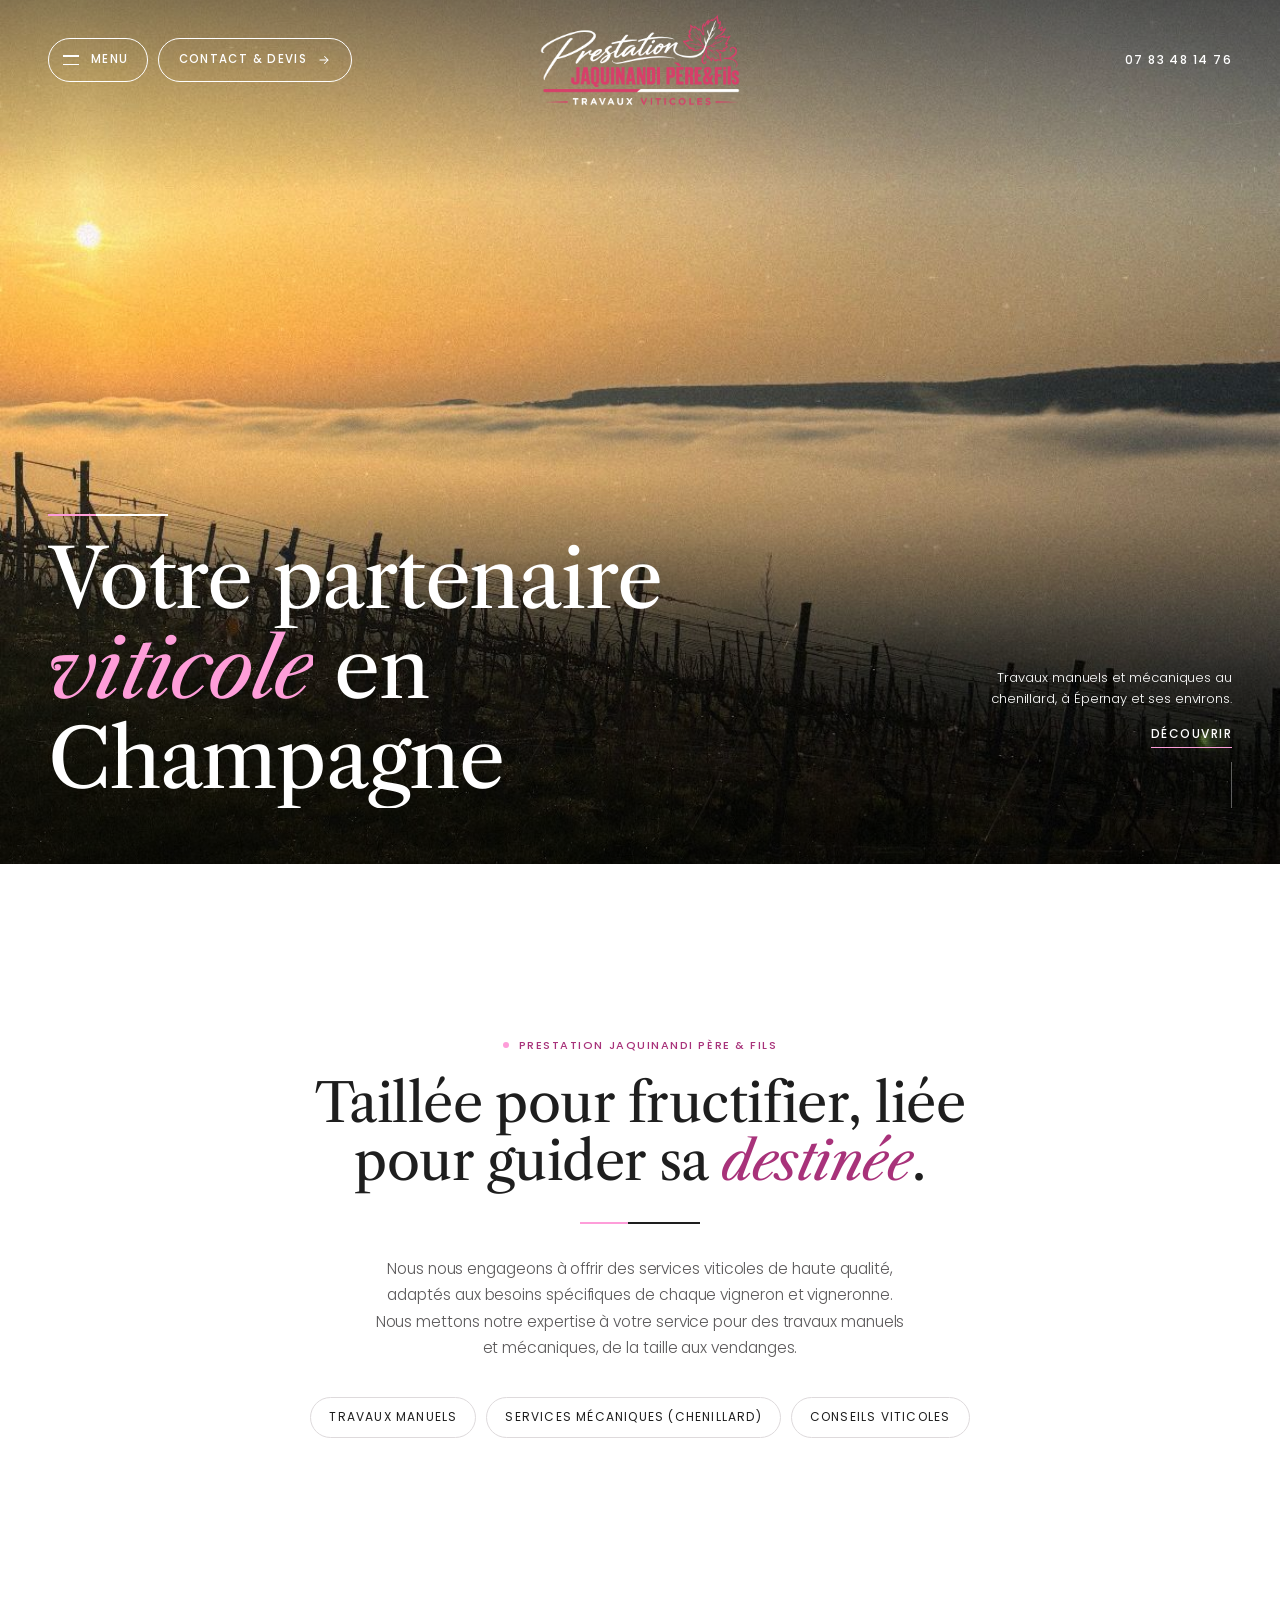
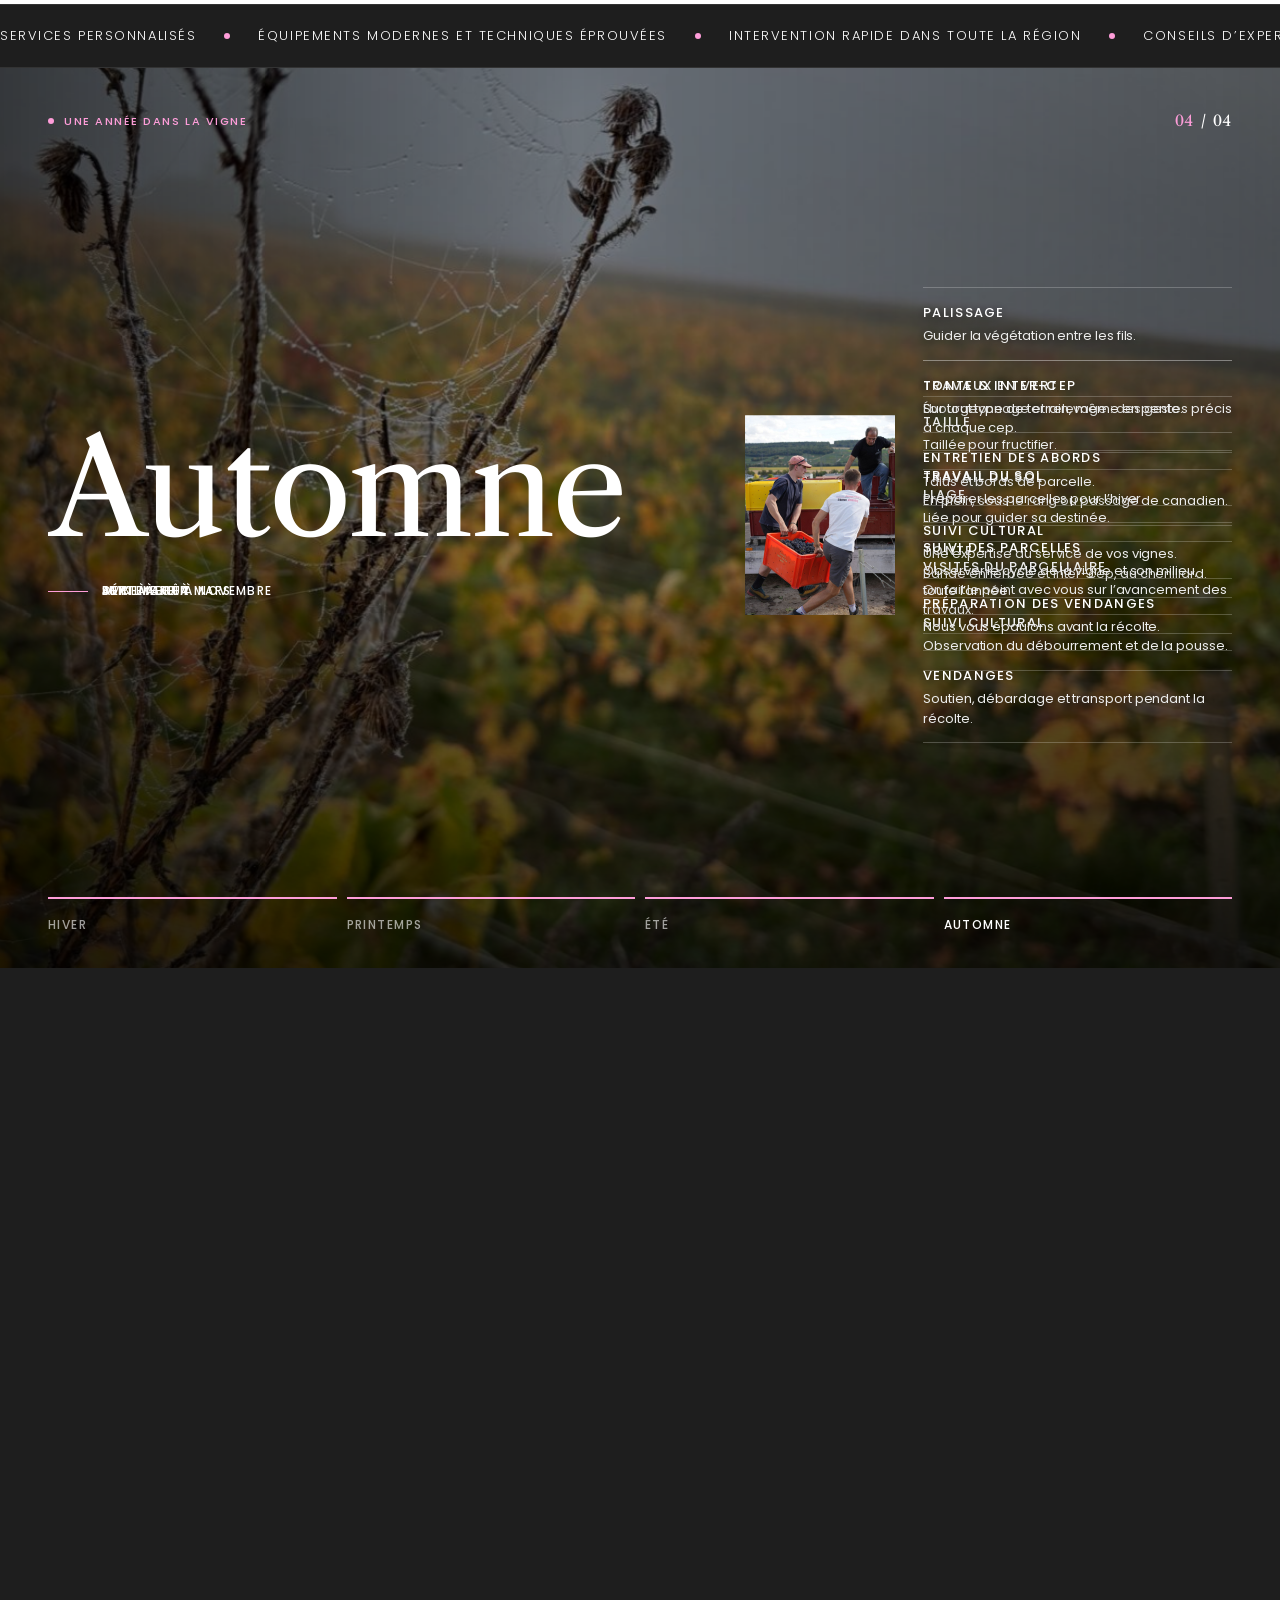
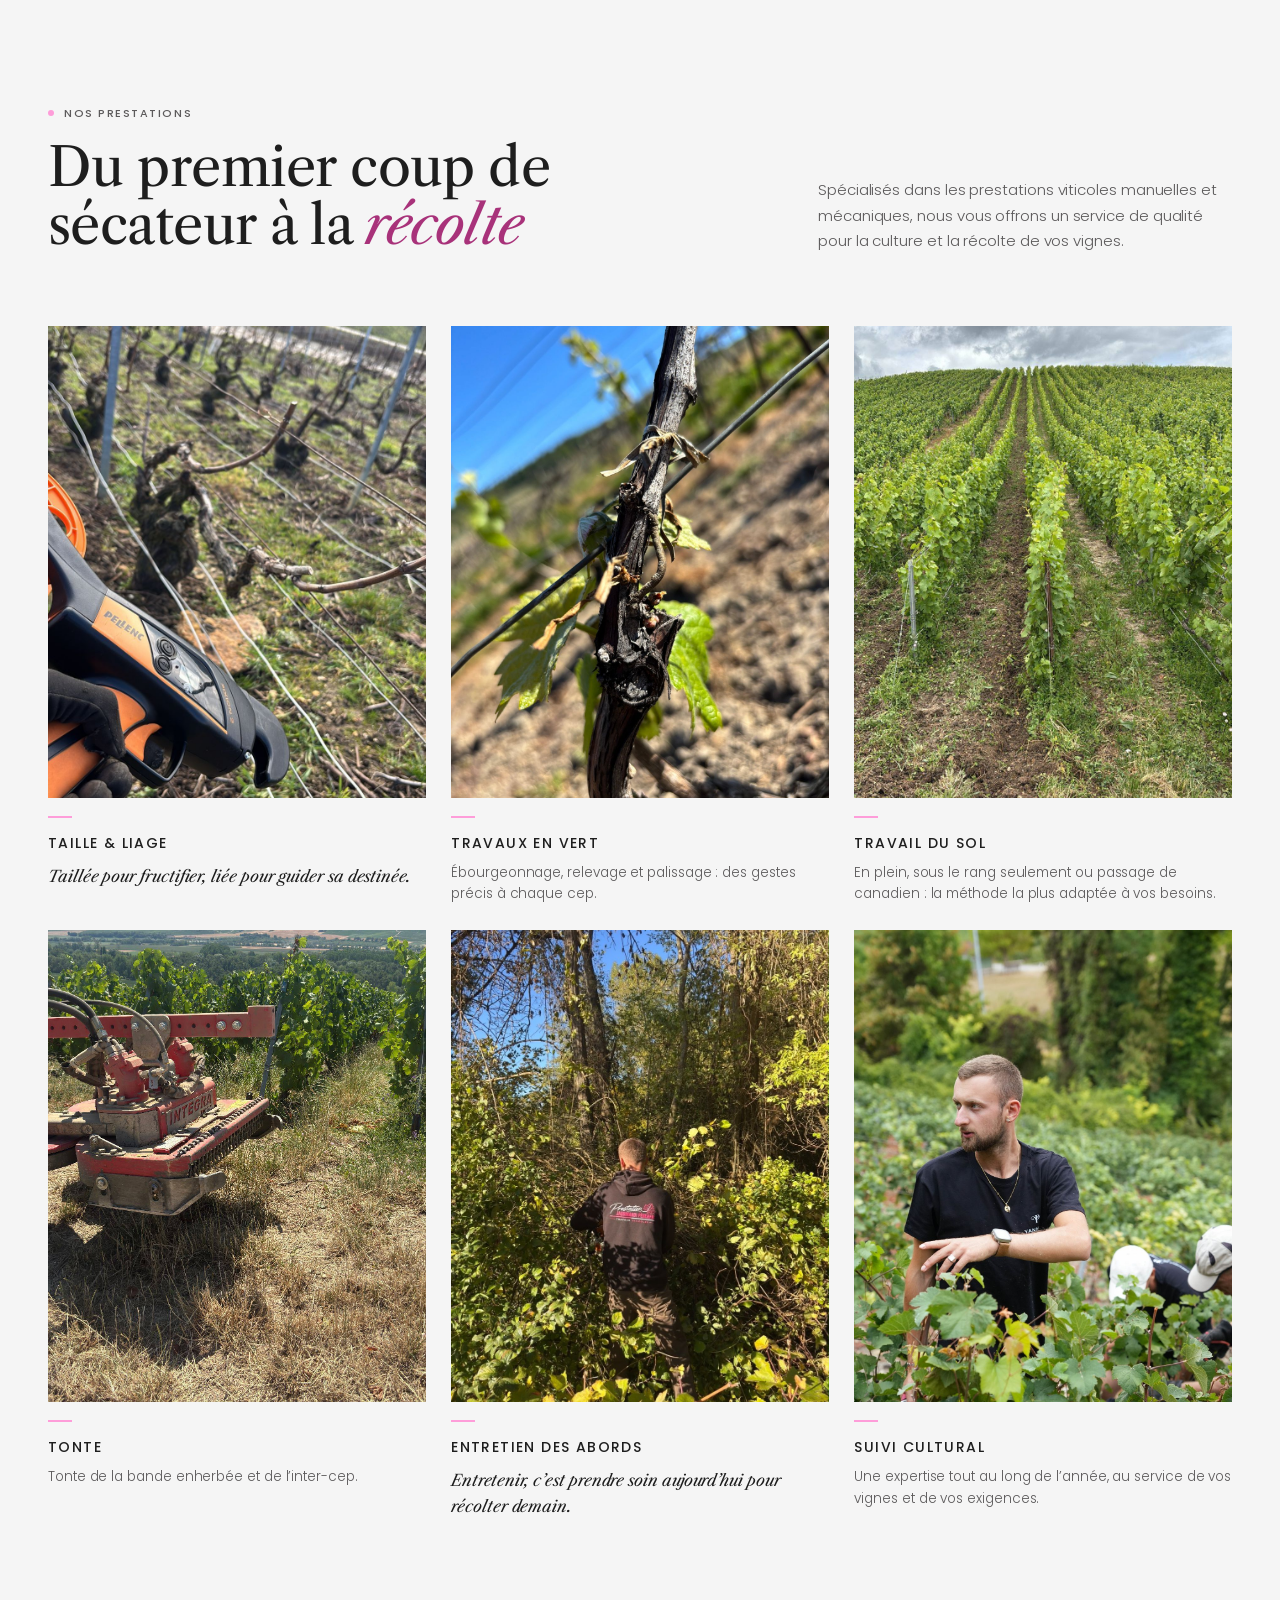
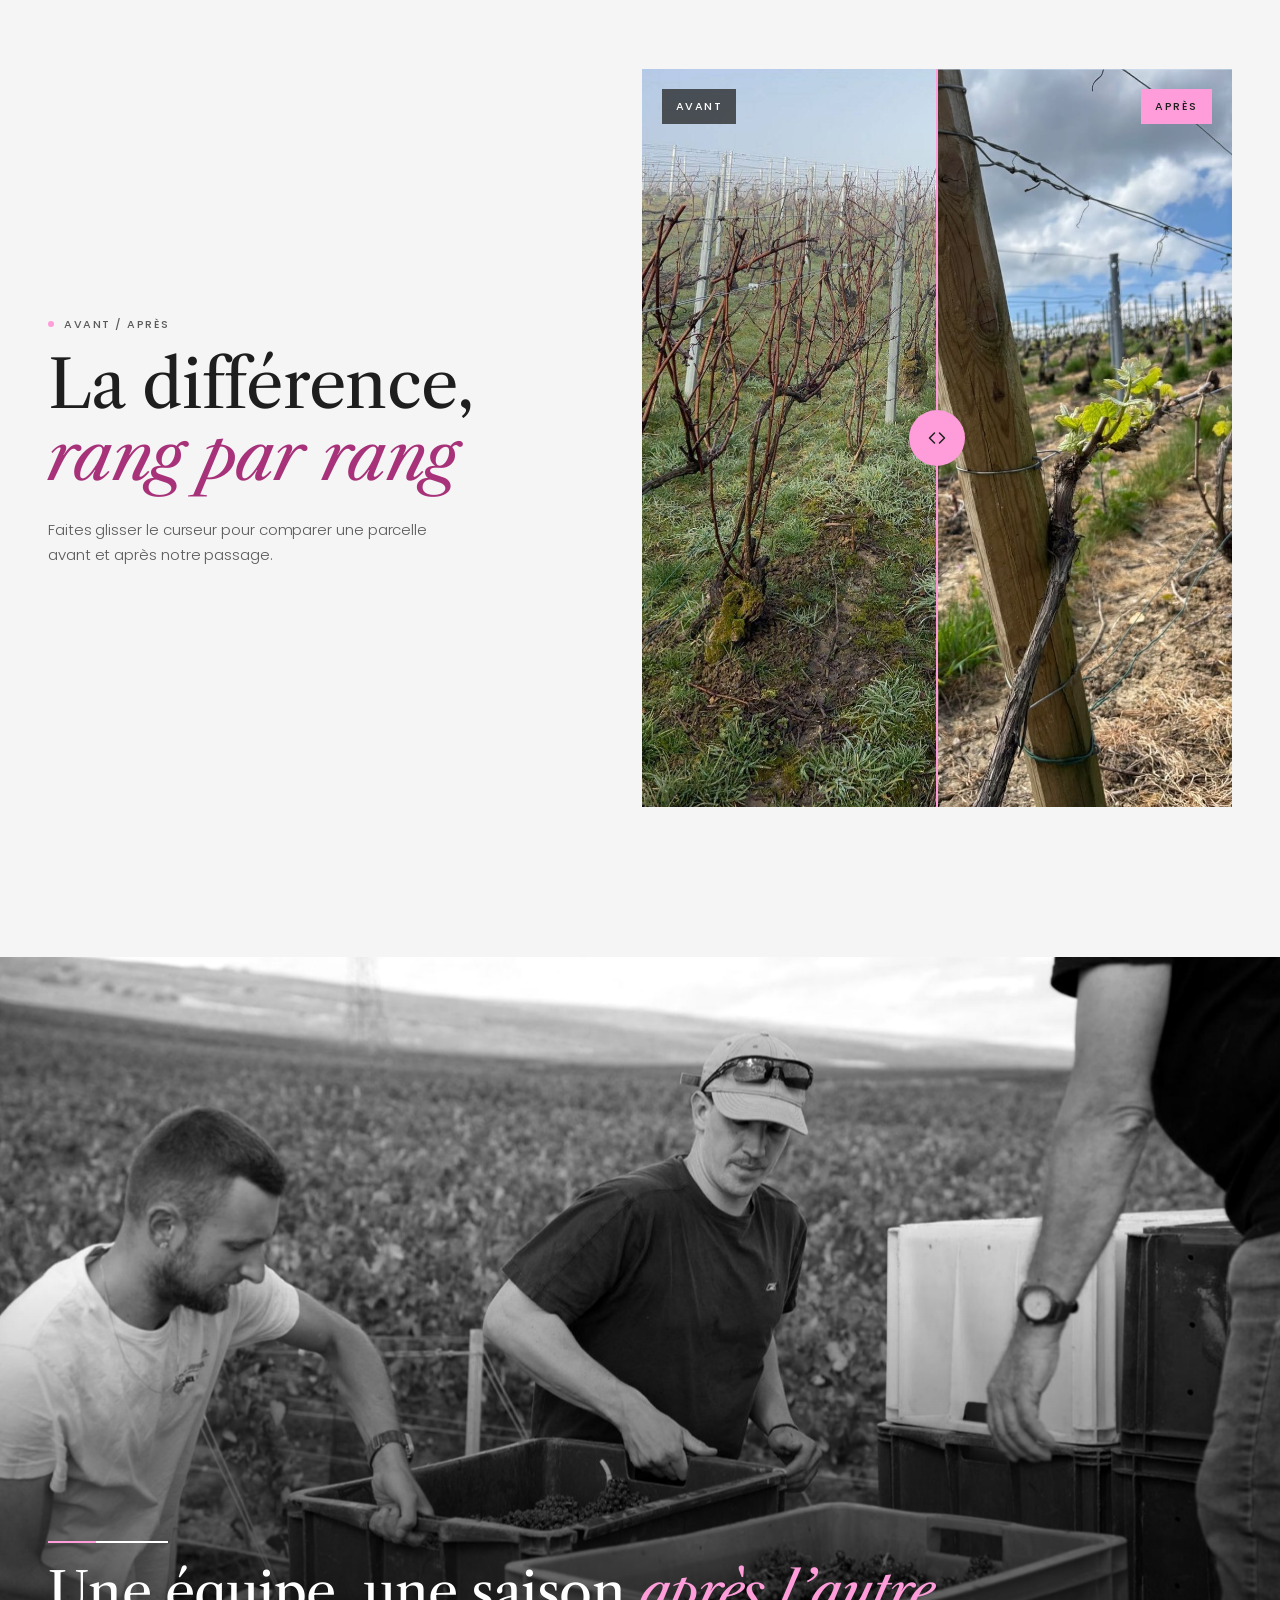
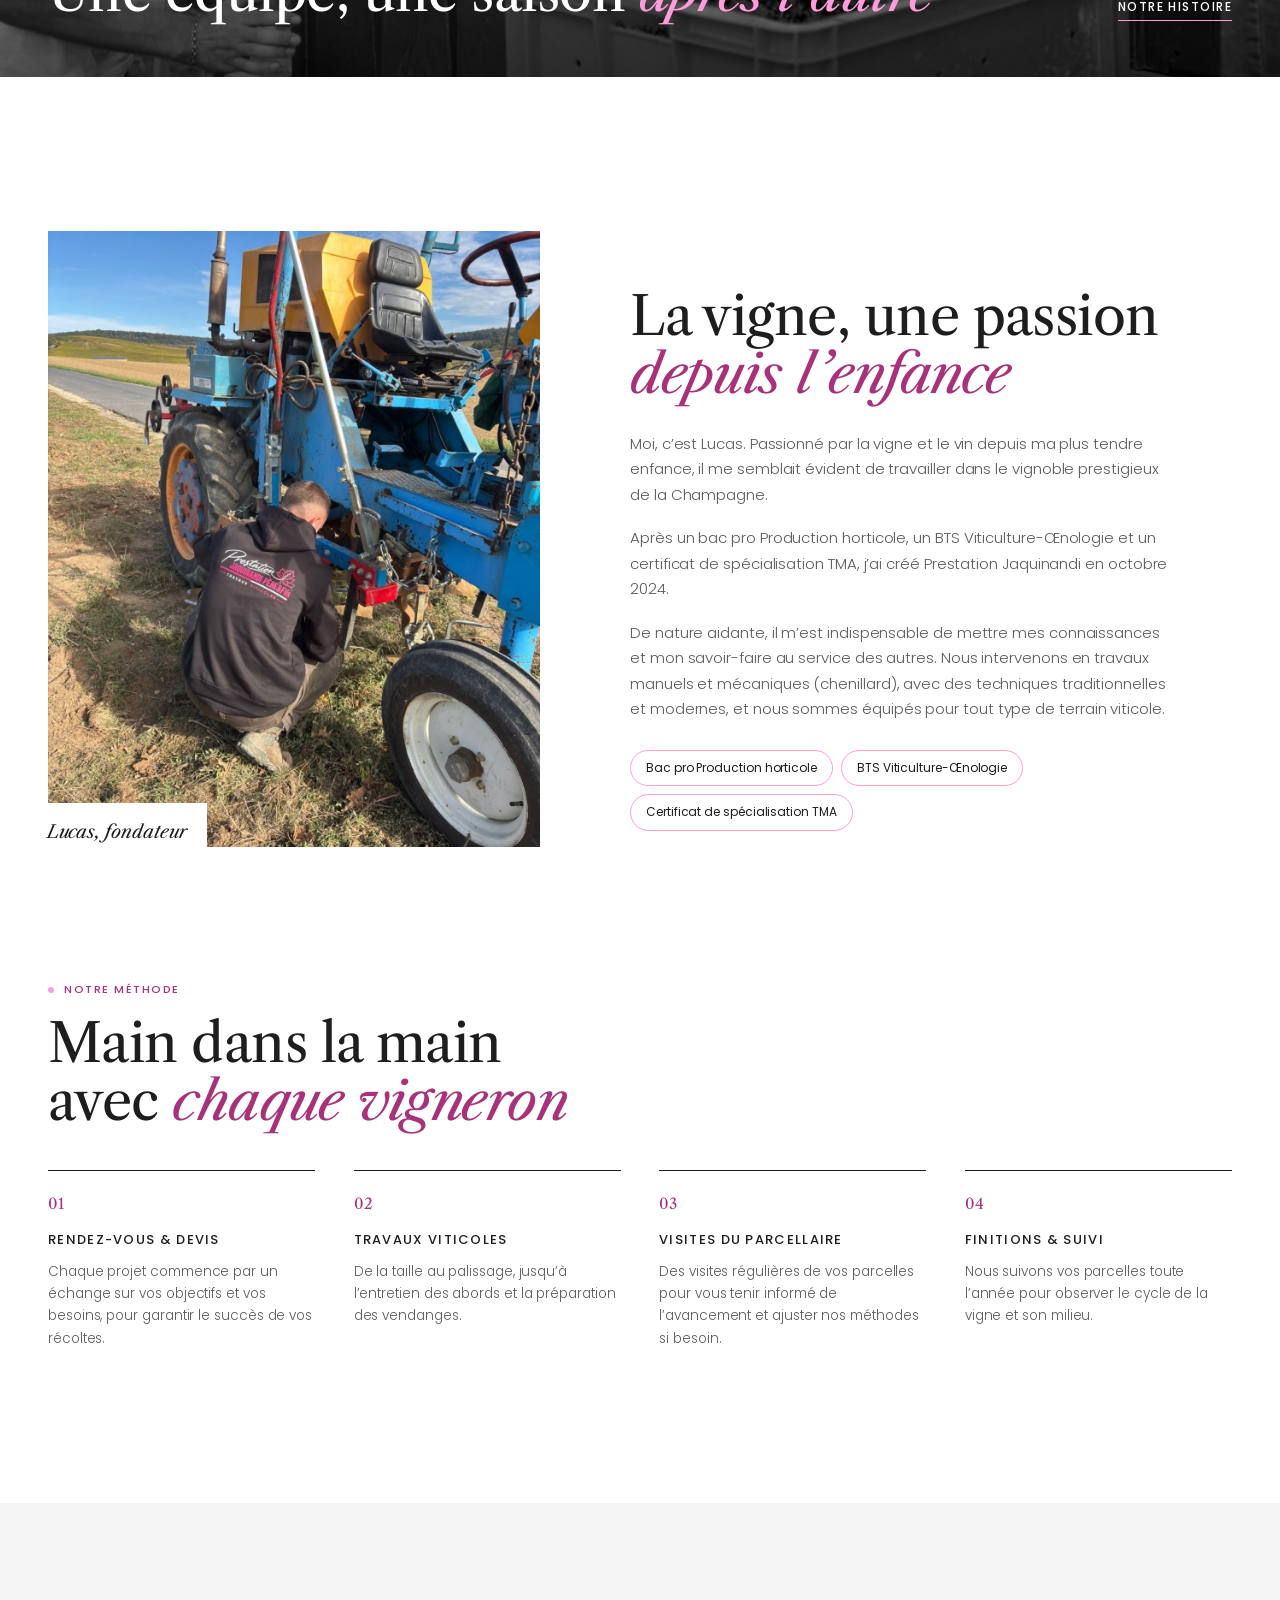
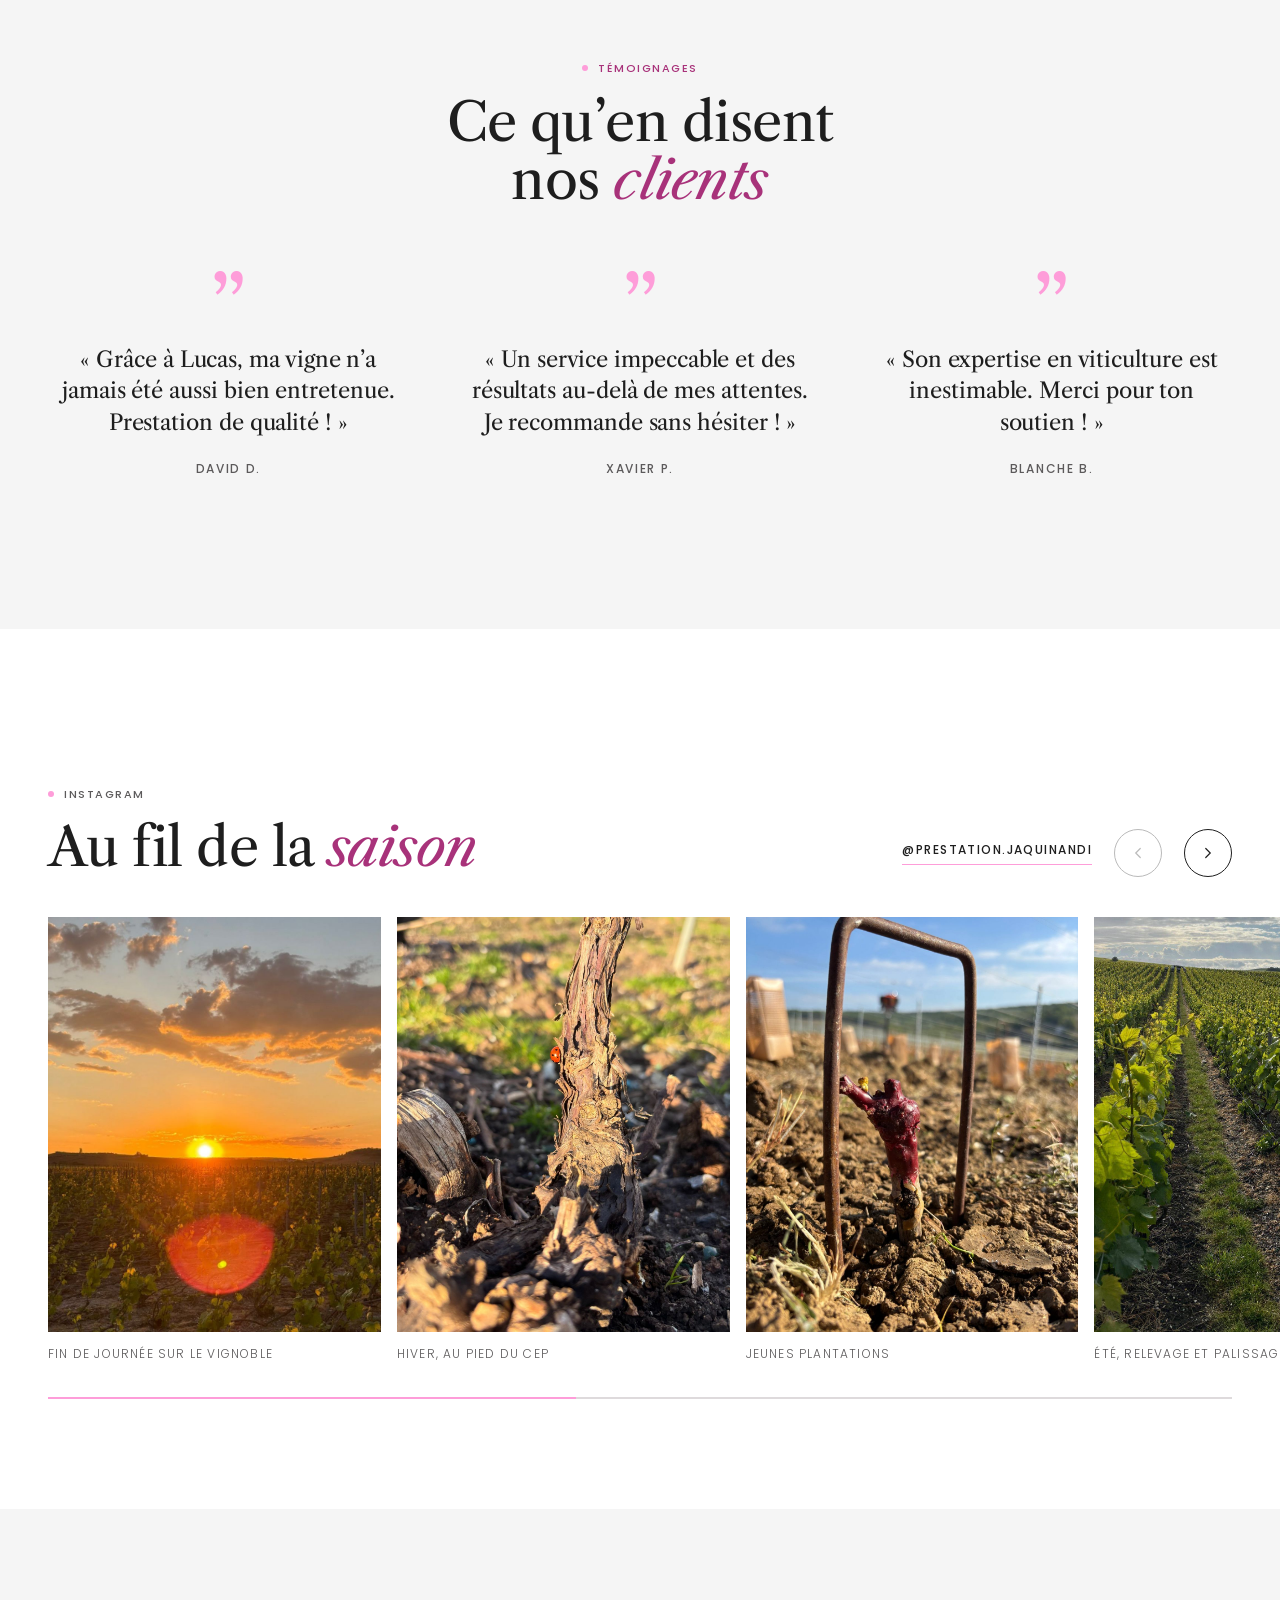
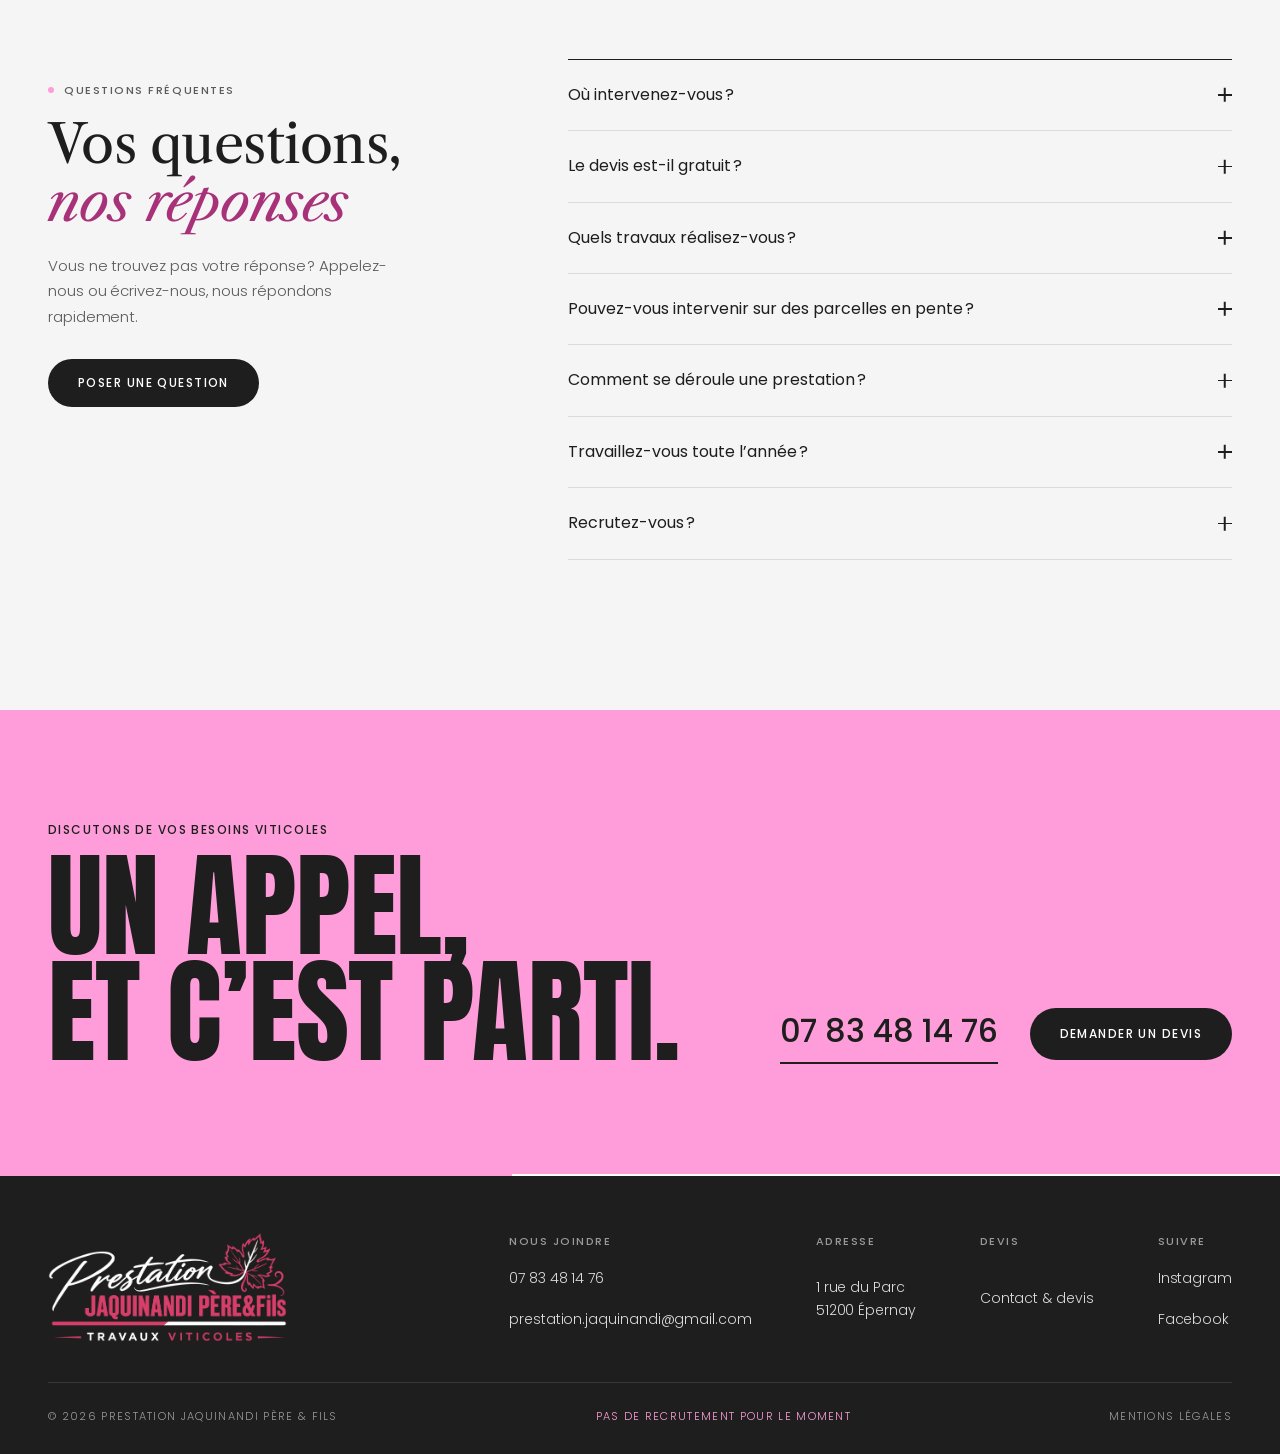
==== commit 5923ef4b: "Flux Instagram Behold, nouveau logo, saisons et photos - Instagram : widget Behold (feed i8QTy9QQm72" ====
--- a/index.html
+++ b/index.html
@@ -14,9 +14,6 @@
 <link rel="stylesheet" href="style.css">
 </head>
 <body>
-<svg width="0" height="0" style="position:absolute" aria-hidden="true">
-  <symbol id="grappe" viewBox="21 20 158 160"><g fill="currentColor" fill-rule="evenodd" clip-rule="evenodd"><path d="M35.85 51.963c2.974.842 6.274 1.226 9.589 1.12 2.334-.157 4.651-.451 6.942-.961l-.007-.007a28.56 28.56 0 0 0 4.617-1.592c3.592-1.606 6.734-3.987 8.921-7.197 1.991-2.921 3.174-6.474 3.174-10.682 0-2.134-.322-3.987-.894-5.574-.67-1.860-1.679-3.327-2.922-4.44a10.18 10.18 0 0 0-4.017-2.194c-4.208-1.208-10.009.212-13.411 2.828-5.962 4.583-7.074 12.627-5.879 19.662 2.103.113 4.203.025 6.298-.301-.819-4.501-.348-11.516 3.373-14.376 2.84-2.14 8.167-3.586 10.685.958.321.89.501 2.026.501 3.437 0 2.867-.772 5.238-2.072 7.145-1.495 2.195-3.72 3.857-6.303 5.012-1.602.715-3.342 1.237-5.141 1.571l-.002-.006c-1.977.383-4.075.542-6.432.42l-.087-.005-.071-.005-.016-.001-.087-.006-.087-.006-.018-.001-.069-.005-.087-.006a35.238 35.238 0 0 1-1.993-.194l-.004-.03a23.22 23.22 0 0 1-2.815-.605c-5.659-1.603-11.342-8.993-8.374-14.06.513-.878 1.154-.292 1.828.407a3.116 3.116 0 0 0 4.417.061 3.145 3.145 0 0 0 .061-4.434c-1.164-1.206-2.372-1.973-3.569-2.364-3.233-1.059-6.11.542-7.742 3.328-.9 1.537-1.474 3.519-1.599 5.671-.497 8.596 5.363 15.187 13.292 17.432z"/><path d="M55.855 55.095c-2.344.913-4.823 1.509-7.735 1.703.279.329.566.645.858.948 6.791 7.019 19.539 5.512 29.521 4.02-2.562 3.922-4.093 9.292-3.553 16.826a3.132 3.132 0 0 0 3.34 2.91 3.137 3.137 0 0 0 2.9-3.352c-1.24-17.305 14.079-20.903 24.731-26.58 2.020-1.078 4.105-2.502 4.436-3.255a3.144 3.144 0 0 0-1.602-4.138c-.017-.007-24.954 10.429-29.52 11.123-7.632 1.16-17.616 2.676-23.376-.205z"/><path d="M73.088 83.939c-8.887 0-16.093 7.232-16.093 16.153 0 8.919 7.205 16.151 16.093 16.151s16.094-7.232 16.094-16.151c0-8.921-7.205-16.153-16.094-16.153zm5.234 7.729c-.476 2.355-2.993 2.273-4.855 2.241-5.420-.097-7.734 1.909-9.094 5.039-1.309 3.009-.655 3.844-1.164 6.773-.214 1.224-.658 1.519-1.628-1.593-5.588-17.91 18.375-20.554 16.741-12.46z"/><path d="M73.088 147.696c-8.887 0-16.093 7.231-16.093 16.152 0 8.920 7.205 16.152 16.093 16.152s16.094-7.232 16.094-16.152c0-8.921-7.205-16.152-16.094-16.152zm5.234 7.729c-.476 2.355-2.993 2.273-4.855 2.241-5.420-.097-7.734 1.909-9.094 5.039-1.309 3.009-.655 3.844-1.164 6.773-.214 1.224-.658 1.519-1.628-1.593-5.588-17.91 18.375-20.554 16.741-12.46z"/><path d="M71.184 131.97c0-8.92-7.205-16.152-16.094-16.152-8.888 0-16.093 7.232-16.093 16.152 0 8.921 7.205 16.152 16.093 16.152 8.889-.001 16.094-7.231 16.094-16.152zm-10.86-8.423c-.475 2.355-2.993 2.273-4.855 2.241-5.42-.097-7.734 1.909-9.094 5.039-1.309 3.009-.655 3.844-1.163 6.773-.214 1.224-.658 1.519-1.628-1.593-5.589-17.910 18.374-20.554 16.74-12.46z"/><path d="M91.087 115.818c-8.888 0-16.093 7.232-16.093 16.152 0 8.921 7.205 16.152 16.093 16.152s16.093-7.231 16.093-16.152c0-8.921-7.205-16.152-16.093-16.152zm5.233 7.729c-.475 2.355-2.993 2.273-4.855 2.241-5.42-.097-7.734 1.909-9.094 5.039-1.309 3.009-.655 3.844-1.164 6.773-.214 1.224-.658 1.519-1.628-1.593-5.588-17.910 18.375-20.554 16.741-12.46z"/><path d="M118.687 107.996c-.855-1.859-1.312-2.815-1.772-3.783l-.641-1.346a5.86 5.86 0 0 1-7.334-1.732l-.162-.227c-3.028-3.681-6.27-8.841-8.715-14.19a16.15 16.15 0 0 0-7.069 13.375c0 8.919 7.204 16.151 16.092 16.151 4.759 0 9.035-2.075 11.981-5.37a5.857 5.857 0 0 1-2.38-2.878z"/><path d="M53.185 100.092c0-8.921-7.204-16.153-16.093-16.153-8.887 0-16.092 7.232-16.092 16.153 0 8.919 7.205 16.151 16.093 16.151s16.092-7.232 16.092-16.151zm-10.86-8.424c-.475 2.355-2.993 2.273-4.855 2.241-5.42-.097-7.734 1.909-9.094 5.039-1.309 3.009-.655 3.844-1.164 6.773-.214 1.224-.658 1.519-1.628-1.593-5.588-17.910 18.375-20.554 16.741-12.46z"/><path d="M178.997 94.497c-.099-12.316-2.631-26.095-13.104-30.379-3.824-1.564-5.555-1.057 1.516-2.177 4.448-.704 3.423-1.547.85-5.15-5.377-7.528-14.108-9.776-14.16-10.08-.746-4.314 13.204-5.223 15.465-14.777 1.098-4.641-6.443-1.368-15.554-6.56-17.002-9.69-38.447-.323-40.58 12.506-1.499 9.031 3.548 9.115 10.632 10.628 12.027 2.571 20.076 6.846 28.569 16.921 7.595 9.008.699 3.993-5.836-1.389-6.874-5.659-12.411-8.363-18.901-10.178-5.286-1.476-13.571-4.553-18.12-.888-4.812 3.879-8.26 11.842-8.31 17.899-.063 7.531 4.399 17.891 8.974 24.945 2.664 4.11 2.064 4.304 3.922.551.961-1.939 2.059-4.222 2.221-4.646 1.334 4.167 3.325 8.642 5.163 12.858 1.501 3.451 1.122 4.418 4.646 1.359 1.473-1.277 2.889-2.948 4.122-4.762 4.882-7.183 4.026-9.033 3.845-16.672-.074-3.098.115-5.61 1.272-2.818 11.506 12.12 13.639 8.454 26.83 11.737 4.229 1.053 7.515 2.402 10.248 3.502 5.722 2.3 6.34 3.741 6.29-2.43z"/></g></symbol>
-</svg>
 <a class="skip" href="#main">Aller au contenu</a>
 
 <!-- ============ EN-TÊTE =========== -->
@@ -27,8 +24,8 @@
     <a class="hdr-cta" href="contact.html"><span class="l">Contact &amp; devis</span><span class="s">Devis</span><svg width="14" height="14" viewBox="0 0 24 24" fill="none" stroke="currentColor" stroke-width="1.8" stroke-linecap="round" stroke-linejoin="round" aria-hidden="true"><path d="M5 12h14M13 6l6 6-6 6"/></svg></a>
     </div>
     <a class="logo" href="#top" aria-label="Prestation Jaquinandi Père et Fils, retour en haut">
-      <svg aria-hidden="true"><use href="#grappe"></use></svg>
-      <span><b>Prestation</b><small>JAQUINANDI PÈRE &amp; FILS</small></span>
+      <img class="logo-l" src="img/logo-blanc.png" alt="" width="1119" height="516">
+      <img class="logo-d" src="img/logo.png" alt="" width="1119" height="516">
     </a>
     <a class="caps hdr-tel" href="tel:+33783481476" aria-label="Appeler le 07 83 48 14 76"><span class="t">07 83 48 14 76</span><svg width="16" height="16" viewBox="0 0 24 24" fill="none" stroke="currentColor" stroke-width="1.6" stroke-linecap="round" stroke-linejoin="round" aria-hidden="true"><path d="M22 16.9v3a2 2 0 0 1-2.2 2 19.8 19.8 0 0 1-8.6-3.1 19.5 19.5 0 0 1-6-6A19.8 19.8 0 0 1 2.1 4.2 2 2 0 0 1 4.1 2h3a2 2 0 0 1 2 1.7c.1 1 .4 1.9.7 2.8a2 2 0 0 1-.5 2.1L8 9.9a16 16 0 0 0 6 6l1.3-1.3a2 2 0 0 1 2.1-.4c.9.3 1.8.6 2.8.7a2 2 0 0 1 1.7 2z"/></svg></a>
   </div>
@@ -94,7 +91,7 @@
     <div class="s-bgs">
       <div class="s-bg"><img src="img/rangs-hiver-brume.jpg" alt="" loading="lazy"></div>
       <div class="s-bg"><img src="img/bourgeon.jpg" alt="" loading="lazy"></div>
-      <div class="s-bg"><img src="img/tonte-chenillard.jpg" alt="" loading="lazy"></div>
+      <div class="s-bg"><img src="img/rangs-printemps.jpg" alt="" loading="lazy"></div>
       <div class="s-bg"><img src="img/automne-dore.jpg" alt="" loading="lazy"></div>
     </div>
     <div class="s-shade"></div>
@@ -115,7 +112,6 @@
             <ul class="s-list">
               <li><b>Taille</b><span>Taillée pour fructifier.</span></li>
               <li><b>Liage</b><span>Liée pour guider sa destinée.</span></li>
-              <li><b>Entretien des abords</b><span>Prendre soin aujourd’hui pour récolter demain.</span></li>
               <li><b>Visites du parcellaire</b><span>On fait le point avec vous sur l’avancement des travaux.</span></li>
             </ul>
           </div>
@@ -143,12 +139,14 @@
             <p class="s-months caps">Juin à août</p>
           </div>
           <div class="s-side">
-            <div class="s-photo"><img src="img/rangs-printemps.jpg" alt="Rangs de vigne en pleine végétation" loading="lazy"></div>
+            <div class="s-photo"><img src="img/lucas-vendanges.jpg" alt="Lucas porte les caisses de vendange entre les rangs" loading="lazy"></div>
             <ul class="s-list">
               <li><b>Palissage</b><span>Guider la végétation entre les fils.</span></li>
               <li><b>Tonte &amp; inter-cep</b><span>Sur tout type de terrain, même en pente.</span></li>
               <li><b>Entretien des abords</b><span>Talus et bords de parcelle.</span></li>
               <li><b>Suivi cultural</b><span>Une expertise au service de vos vignes.</span></li>
+              <li><b>Préparation des vendanges</b><span>Nous vous épaulons avant la récolte.</span></li>
+              <li><b>Vendanges</b><span>Soutien, débardage et transport pendant la récolte.</span></li>
             </ul>
           </div>
         </article>
@@ -161,8 +159,6 @@
           <div class="s-side">
             <div class="s-photo"><img src="img/portage-caisse.jpg" alt="Portage d'une caisse de raisin pendant les vendanges" loading="lazy"></div>
             <ul class="s-list">
-              <li><b>Préparation des vendanges</b><span>Nous vous épaulons avant la récolte.</span></li>
-              <li><b>Vendanges</b><span>Soutien et portage pendant la récolte.</span></li>
               <li><b>Travail du sol</b><span>Préparer les parcelles pour l’hiver.</span></li>
               <li><b>Suivi des parcelles</b><span>Observer le cycle de la vigne et son milieu, toute l’année.</span></li>
             </ul>
@@ -193,7 +189,7 @@
     <a class="tile rv d1" href="contact.html?prestation=Travaux%20en%20vert"><figure><img src="img/bourgeon.jpg" alt="Bourgeon sur un cep au printemps" loading="lazy"></figure><span class="bar"></span><h3>Travaux en vert</h3><p>Ébourgeonnage, relevage et palissage&nbsp;: des gestes précis à chaque cep.</p></a>
     <a class="tile rv d2" href="contact.html?prestation=Travail%20du%20sol"><figure><img src="img/travail-du-sol.jpg" alt="Sol travaillé sous le rang" loading="lazy"></figure><span class="bar"></span><h3>Travail du sol</h3><p>En plein, sous le rang seulement ou passage de canadien&nbsp;: la méthode la plus adaptée à vos besoins.</p></a>
     <a class="tile rv" href="contact.html?prestation=Tonte"><figure><img src="img/tonte-chenillard.jpg" alt="Tonte au chenillard face à la vallée de la Marne" loading="lazy"></figure><span class="bar"></span><h3>Tonte</h3><p>Tonte de la bande enherbée et de l’inter-cep.</p></a>
-    <a class="tile rv d1" href="contact.html?prestation=Entretien%20des%20abords"><figure><img src="img/tondeuse-integra.jpg" alt="Outil Integra monté sur le chenillard" loading="lazy"></figure><span class="bar"></span><h3>Entretien des abords</h3><p class="tag">Entretenir, c’est prendre soin aujourd’hui pour récolter demain.</p></a>
+    <a class="tile rv d1" href="contact.html?prestation=Entretien%20des%20abords"><figure><img src="img/entretien-abords.jpg" alt="Débroussaillage d’un bord de parcelle envahi par la végétation" loading="lazy"></figure><span class="bar"></span><h3>Entretien des abords</h3><p class="tag">Entretenir, c’est prendre soin aujourd’hui pour récolter demain.</p></a>
     <a class="tile rv d2" href="contact.html?prestation=Suivi%20cultural"><figure><img src="img/lucas-portrait.jpg" alt="Lucas observe la vigne" loading="lazy"></figure><span class="bar"></span><h3>Suivi cultural</h3><p>Une expertise tout au long de l’année, au service de vos vignes et de vos exigences.</p></a>
   </div>
 </section>
@@ -232,7 +228,7 @@
 <section class="about wrap" id="a-propos" aria-labelledby="about-t">
   <div class="about-grid">
     <figure class="rv">
-      <div class="ph"><img src="img/lucas-vendanges.jpg" alt="Lucas dans les vignes pendant les vendanges" loading="lazy"></div>
+      <div class="ph"><img src="img/lucas-tracteur.jpg" alt="Lucas règle les outils de travail du sol sur l’enjambeur" loading="lazy"></div>
       <figcaption>Lucas, fondateur</figcaption>
     </figure>
     <div>
@@ -271,7 +267,11 @@
 </section>
 
 <!-- ============ INSTAGRAM (carrousel) ============ -->
-<section class="insta" aria-labelledby="insta-t">
+<!-- Flux Instagram via Behold (behold.so, plan gratuit) :
+     data-behold = ID du flux Behold (le « feed-id » copié depuis behold.so, ex. data-behold="AbC123xyz").
+     Vide → les photos fixes du carrousel ci-dessous restent affichées.
+     Rempli → le carrousel est remplacé par le widget Behold, chargé seulement à l'approche de la section. Voir INSTAGRAM.md. -->
+<section class="insta" id="insta" data-behold="i8QTy9QQm721TrUolpv4" aria-labelledby="insta-t">
   <div class="sec-head wrap" style="margin-bottom:40px">
     <div>
       <p class="lbl rv">Instagram</p>
@@ -287,13 +287,14 @@
     <figure><div class="ph"><img src="img/coucher-soleil.jpg" alt="Coucher de soleil sur le vignoble" loading="lazy"></div><figcaption>Fin de journée sur le vignoble</figcaption></figure>
     <figure><div class="ph"><img src="img/vieux-cep.jpg" alt="Coccinelle sur un vieux cep" loading="lazy"></div><figcaption>Hiver, au pied du cep</figcaption></figure>
     <figure><div class="ph"><img src="img/jeune-plant.jpg" alt="Jeune plant greffé" loading="lazy"></div><figcaption>Jeunes plantations</figcaption></figure>
-    <figure><div class="ph"><img src="img/rangs-printemps.jpg" alt="Rangs de vigne au printemps" loading="lazy"></div><figcaption>Printemps</figcaption></figure>
+    <figure><div class="ph"><img src="img/rangs-printemps.jpg" alt="Rangs de vigne en été, relevage et palissage en cours" loading="lazy"></div><figcaption>Été, relevage et palissage en cours</figcaption></figure>
     <figure><div class="ph"><img src="img/chenillard-chien.jpg" alt="Le chien de l'équipe sur le chenillard" loading="lazy"></div><figcaption>L’équipe au complet</figcaption></figure>
     <figure><div class="ph"><img src="img/portage-caisse.jpg" alt="Portage d'une caisse de raisin" loading="lazy"></div><figcaption>Vendanges, portage</figcaption></figure>
     <figure><div class="ph"><img src="img/automne-dore.jpg" alt="Vignes dorées dans la brume d'automne" loading="lazy"></div><figcaption>Automne</figcaption></figure>
     <figure><div class="ph"><img src="img/rangs-hiver-brume.jpg" alt="Rangs taillés dans la brume d'hiver" loading="lazy"></div><figcaption>Brume d’hiver</figcaption></figure>
   </div>
-  <div class="wrap"><div class="car-prog"><i id="carBar"></i></div></div>
+  <div class="wrap" id="carProgWrap"><div class="car-prog"><i id="carBar"></i></div></div>
+  <div class="wrap" id="instaFeed" style="display:none"></div>
 </section>
 
 <!-- ============ FAQ ============ -->
@@ -308,7 +309,7 @@
     <div class="acc" id="acc">
       <div class="acc-item"><h3><button type="button" aria-expanded="false" aria-controls="q1" id="q1b">Où intervenez-vous&#8239;?<span class="acc-ico" aria-hidden="true"></span></button></h3><div class="acc-panel" id="q1" role="region" aria-labelledby="q1b"><div><p>En Champagne, à Épernay et dans ses environs, jusqu’à 40 km autour d’Épernay. Pour une parcelle plus éloignée, contactez-nous&nbsp;: nous étudions chaque demande.</p></div></div></div>
       <div class="acc-item"><h3><button type="button" aria-expanded="false" aria-controls="q2" id="q2b">Le devis est-il gratuit&#8239;?<span class="acc-ico" aria-hidden="true"></span></button></h3><div class="acc-panel" id="q2" role="region" aria-labelledby="q2b"><div><p>Oui. Après un premier échange sur vos besoins, nous vous envoyons un devis gratuit et sans engagement.</p></div></div></div>
-      <div class="acc-item"><h3><button type="button" aria-expanded="false" aria-controls="q3" id="q3b">Quels travaux réalisez-vous&#8239;?<span class="acc-ico" aria-hidden="true"></span></button></h3><div class="acc-panel" id="q3" role="region" aria-labelledby="q3b"><div><p>Taille et liage, travaux en vert (ébourgeonnage, relevage, palissage), travail du sol, tonte, entretien des abords, suivi cultural et soutien lors de la préparation des vendanges.</p></div></div></div>
+      <div class="acc-item"><h3><button type="button" aria-expanded="false" aria-controls="q3" id="q3b">Quels travaux réalisez-vous&#8239;?<span class="acc-ico" aria-hidden="true"></span></button></h3><div class="acc-panel" id="q3" role="region" aria-labelledby="q3b"><div><p>Taille et liage, travaux en vert (ébourgeonnage, relevage, palissage), travail du sol, épandage d’engrais, tonte, entretien des abords, suivi cultural et soutien lors de la préparation des vendanges.</p></div></div></div>
       <div class="acc-item"><h3><button type="button" aria-expanded="false" aria-controls="q4" id="q4b">Pouvez-vous intervenir sur des parcelles en pente&#8239;?<span class="acc-ico" aria-hidden="true"></span></button></h3><div class="acc-panel" id="q4" role="region" aria-labelledby="q4b"><div><p>Oui. Nous sommes équipés pour gérer tout type de terrain viticole, notamment grâce à nos chenillards.</p></div></div></div>
       <div class="acc-item"><h3><button type="button" aria-expanded="false" aria-controls="q5" id="q5b">Comment se déroule une prestation&#8239;?<span class="acc-ico" aria-hidden="true"></span></button></h3><div class="acc-panel" id="q5" role="region" aria-labelledby="q5b"><div><p>Un rendez-vous pour comprendre vos objectifs, un devis, la réalisation des travaux, puis des visites régulières de vos parcelles pour vous tenir informé et assurer le suivi.</p></div></div></div>
       <div class="acc-item"><h3><button type="button" aria-expanded="false" aria-controls="q6" id="q6b">Travaillez-vous toute l’année&#8239;?<span class="acc-ico" aria-hidden="true"></span></button></h3><div class="acc-panel" id="q6" role="region" aria-labelledby="q6b"><div><p>Oui, de la taille d’hiver jusqu’aux vendanges. Nous suivons aussi vos parcelles tout au long de l’année pour observer le cycle de la vigne.</p></div></div></div>
@@ -335,7 +336,7 @@
   <div class="ft-line"></div>
   <div class="ft-in wrap">
     <div class="ft-top">
-      <a class="logo" href="#top" aria-label="Retour en haut"><svg aria-hidden="true"><use href="#grappe"></use></svg><span><b>Prestation</b><small>JAQUINANDI PÈRE &amp; FILS</small></span></a>
+      <a class="logo" href="#top" aria-label="Retour en haut"><img class="logo-l" src="img/logo-blanc.png" alt="" width="1119" height="516" loading="lazy"></a>
       <div class="ft-cols">
         <div><small>Nous joindre</small><a href="tel:+33783481476">07 83 48 14 76</a><a href="mailto:prestation.jaquinandi@gmail.com">prestation.jaquinandi@gmail.com</a></div>
         <div><small>Adresse</small><span>1 rue du Parc<br>51200 Épernay</span></div>
@@ -467,32 +468,61 @@
   car.addEventListener('scroll',function(){requestAnimationFrame(upd)},{passive:true});
   window.addEventListener('resize',upd); upd();
 
-  /* Flux Instagram automatique : instagram.json est mis à jour chaque jour par GitHub Actions.
-     Si le fichier est absent ou vide, les photos fixes du HTML restent affichées. */
-  var ICONS={
-    VIDEO:'<svg width="13" height="13" viewBox="0 0 24 24" fill="currentColor" aria-hidden="true"><path d="M7 4.5v15l13-7.5z"/></svg>',
-    CAROUSEL_ALBUM:'<svg width="15" height="15" viewBox="0 0 24 24" fill="none" stroke="currentColor" stroke-width="1.8" aria-hidden="true"><rect x="7" y="7" width="13" height="13" rx="2"/><path d="M4 16V5a1 1 0 0 1 1-1h11"/></svg>'
-  };
-  var fmtDate=function(s){try{return new Date(s).toLocaleDateString('fr-FR',{day:'numeric',month:'long',year:'numeric'})}catch(e){return ''}};
-  if(window.fetch){
-    fetch('instagram.json',{cache:'no-cache'}).then(function(r){return r.ok?r.json():null}).then(function(data){
-      var posts=data&&Array.isArray(data.posts)?data.posts.filter(function(p){return p&&p.image&&/^https:\/\/(www\.)?instagram\.com\//.test(p.link||'')}):[];
-      if(posts.length<3) return;
-      var frag=d.createDocumentFragment();
-      posts.forEach(function(p){
-        var fig=d.createElement('figure'), a=d.createElement('a'), ph=d.createElement('div'), img=d.createElement('img'), cap=d.createElement('figcaption');
-        a.href=p.link; a.target='_blank'; a.rel='noopener';
-        a.setAttribute('aria-label','Voir la publication sur Instagram'+(p.caption?' : '+p.caption:''));
-        ph.className='ph'; img.src=p.image; img.alt=p.caption||'Publication Instagram de Prestation Jaquinandi'; img.loading='lazy'; img.draggable=false;
-        ph.appendChild(img);
-        if(ICONS[p.type]){var k=d.createElement('span');k.className='kind';k.innerHTML=ICONS[p.type];ph.appendChild(k)}
-        cap.className='cap';
-        if(p.date){var t=d.createElement('time');t.dateTime=p.date;t.textContent=fmtDate(p.date);cap.appendChild(t)}
-        if(p.caption) cap.appendChild(d.createTextNode(p.caption));
-        a.appendChild(ph); a.appendChild(cap); fig.appendChild(a); frag.appendChild(fig);
-      });
-      car.innerHTML=''; car.appendChild(frag); car.scrollLeft=0; upd();
-    }).catch(function(){});
+  /* ---- Flux Instagram Behold ----
+     data-behold sur #insta = ID du flux. Vide ou invalide → le carrousel fixe reste affiché.
+     Le script Behold n'est chargé qu'à l'approche de la section (quota du plan gratuit : 1 200 vues/mois).
+     Pendant le chargement, des cases grises (classe insta-wait) remplacent les photos fixes : si Behold marche,
+     le visiteur ne voit jamais les photos fixes ; elles n'apparaissent qu'en cas d'échec.
+     Behold ne documente aucun événement d'erreur et son widget est fermé (shadow DOM), on observe donc le réseau :
+       - photo chargée depuis behold.pictures            → le flux marche : il remplace les cases grises ;
+       - flux en erreur (404, quota épuisé / compte en pause…) ou module « ErrorMessage » de Behold
+                                                          → on retire le widget, les photos fixes s'affichent ;
+       - rien au bout de 8 s (panne, script bloqué)       → idem. */
+  var insta=$('#insta'), feedId=insta?(insta.getAttribute('data-behold')||'').trim():'';
+  if(feedId && /^[A-Za-z0-9_-]+$/.test(feedId)){
+    var feedBox=$('#instaFeed'), bw=d.createElement('behold-widget'), carParts=[car,cPrev,cNext,$('#carProgWrap')];
+    var beholdLoaded=false, beholdDone=false, beholdWait=null, beholdPO=null, beholdPoll=null;
+    bw.setAttribute('feed-id',feedId);
+    insta.classList.add('insta-wait');
+    /* Le widget est préparé en transparence, à sa taille réelle, par-dessus les cases grises : invisible tant que le flux
+       n'a pas prouvé qu'il marche (pas d'encadré d'erreur visible). Il ne doit pas être écrasé à 0 px de haut,
+       sinon le navigateur ne charge pas ses photos (chargement différé des images). */
+    var probe=function(){feedBox.style.cssText='position:absolute;left:0;right:0;top:'+car.offsetTop+'px;opacity:0;pointer-events:none';};
+    feedBox.appendChild(bw); probe();
+    var beholdFinish=function(ok){
+      if(beholdDone) return; beholdDone=true;
+      insta.classList.remove('insta-wait');
+      clearTimeout(beholdWait); clearInterval(beholdPoll); if(beholdPO) beholdPO.disconnect();
+      if(ok){ feedBox.style.cssText=''; carParts.forEach(function(el){if(el)el.style.display='none'}); }
+      else { if(bw.parentNode) bw.parentNode.removeChild(bw); feedBox.style.cssText='display:none'; upd(); }
+    };
+    var beholdCheck=function(list){
+      for(var i=0;i<list.length;i++){
+        var n=list[i].name||'', st=list[i].responseStatus||0;
+        if(/^https:\/\/([a-z0-9-]+\.)?behold\.pictures\//.test(n)){ beholdFinish(true); return; }
+        if(n.indexOf('https://feeds.behold.so/')===0 && st>=400){ beholdFinish(false); return; }
+        if(/^https:\/\/w\.behold\.so\/ErrorMessage/.test(n)){ beholdFinish(false); return; }
+      }
+    };
+    var loadBehold=function(){
+      if(beholdLoaded) return; beholdLoaded=true; probe();
+      if(!d.querySelector('script[src="https://w.behold.so/widget.js"]')){
+        var sc=d.createElement('script'); sc.type='module'; sc.src='https://w.behold.so/widget.js';
+        sc.onerror=function(){beholdFinish(false)};
+        d.head.appendChild(sc);
+      }
+      if(window.PerformanceObserver){
+        try{ beholdPO=new PerformanceObserver(function(l){beholdCheck(l.getEntries())}); beholdPO.observe({type:'resource',buffered:true}); }catch(e){ beholdPO=null; }
+      }
+      if(!beholdPO && window.performance && performance.getEntriesByType){
+        beholdPoll=setInterval(function(){beholdCheck(performance.getEntriesByType('resource'))},400);
+      }
+      beholdWait=setTimeout(function(){beholdFinish(false)},8000);
+    };
+    if('IntersectionObserver' in window){
+      var bio=new IntersectionObserver(function(es){if(es[0].isIntersecting){bio.disconnect();loadBehold()}},{rootMargin:'800px 0px'});
+      bio.observe(insta);
+    } else loadBehold();
   }
   /* glisser à la souris */
   var down=false,sx=0,sl=0,moved=false;
--- a/style.css
+++ b/style.css
@@ -63,22 +63,18 @@
 .hdr.hide{transform:translateY(-110%)}
 .hdr-in{display:grid;grid-template-columns:1fr auto 1fr;align-items:center;gap:16px;padding-block:14px}
 .hdr .caps{background:none;border:0;padding:12px 0;cursor:pointer;text-decoration:none;display:inline-flex;align-items:center;gap:10px}
-.logo{display:flex;align-items:center;gap:10px;text-decoration:none;line-height:1}
-.logo svg{width:34px;height:34px;flex:none}
-.logo b{display:block;font-family:var(--display);font-weight:400;font-size:23px;letter-spacing:.01em}
-.logo small{display:block;font-family:var(--stamp);font-size:10.5px;letter-spacing:.12em;color:var(--rose);margin-top:4px}
-.hdr.solid .logo small{color:var(--rose-ink)}
-/* Logo de l'en-tête agrandi (≈ ×1,5 sur ordinateur, ×1,25 sur mobile) */
-.hdr .logo{gap:14px}
-.hdr .logo svg{width:50px;height:50px}
-.hdr .logo b{font-size:34px}
-.hdr .logo small{font-size:14.5px;margin-top:6px}
-@media (max-width:640px){
-  .hdr .logo{gap:10px}
-  .hdr .logo svg{width:36px;height:36px}
-  .hdr .logo b{font-size:24px}
-  .hdr .logo small{font-size:11px;margin-top:4px}
-}
+/* Logo (image) : version blanche sur fonds sombres (.logo-l), version noire sur fonds clairs (.logo-d) */
+.logo{display:flex;align-items:center;text-decoration:none;line-height:0}
+.logo img{display:block;height:var(--logo-h,64px);width:auto}
+.logo .logo-d{display:none}
+/* En-tête : grand logo en haut de page, réduit en douceur quand l'en-tête devient clair (défilement) */
+.hdr .logo{--logo-h:92px}
+.hdr .logo img{transition:height .45s var(--ease)}
+.hdr.solid .logo{--logo-h:64px}
+.menu-open .hdr .logo{--logo-h:92px}
+.hdr.solid .logo .logo-l{display:none}.hdr.solid .logo .logo-d{display:block}
+.menu-open .hdr .logo .logo-l{display:block}.menu-open .hdr .logo .logo-d{display:none}
+@media (max-width:640px){.hdr .logo,.menu-open .hdr .logo{--logo-h:70px}.hdr.solid .logo{--logo-h:56px}}
 /* ---------- Menu ---------- */
 .hdr-l{justify-self:start;display:flex;align-items:center;gap:10px}
 .hdr-menu{display:inline-flex;align-items:center;gap:12px;min-height:44px;padding:0 18px 0 14px;border:1px solid currentColor;border-radius:999px;background:none;color:inherit;font:inherit;font-size:11.5px;font-weight:500;text-transform:uppercase;letter-spacing:.12em;cursor:pointer;transition:background .35s,color .35s,border-color .35s}
@@ -91,7 +87,6 @@
 /* Menu ouvert : en-tête visible, transparent sur fond sombre */
 .menu-open{overflow:hidden}
 .menu-open .hdr{transform:none;background:none;-webkit-backdrop-filter:none;backdrop-filter:none;color:#fff;border-bottom-color:transparent}
-.menu-open .hdr .logo small{color:var(--rose)}
 .menu-open .hdr-cta{visibility:hidden}
 .mnav{position:fixed;inset:0;z-index:45;background:var(--ink);color:#fff;overflow-y:auto;opacity:0;visibility:hidden;transition:opacity .45s var(--ease),visibility 0s .45s}
 .menu-open .mnav{opacity:1;visibility:visible;transition:opacity .45s var(--ease)}
@@ -121,7 +116,6 @@
 .hdr .hdr-tel{justify-self:end;font-variant-numeric:tabular-nums}
 .hdr-tel svg{display:none}
 @media (max-width:640px){
-  .logo svg{width:28px;height:28px}.logo b{font-size:19px}.logo small{font-size:9px}
   .hdr-cta{padding:0 14px}.hdr-cta .l{display:none}.hdr-cta .s{display:inline}.hdr-cta svg{display:none}
   .hdr-tel .t{display:none}.hdr-tel svg{display:block}
   .hdr .hdr-tel{width:44px;height:44px;justify-content:center;border:1px solid currentColor;border-radius:50%;padding:0}
@@ -181,7 +175,8 @@
 .s-bg.on{clip-path:inset(0)}
 .s-bg:first-child{clip-path:inset(0)}
 .s-bg img{width:100%;height:100%;object-fit:cover;transform:scale(1.14);will-change:transform}
-.s-shade{position:absolute;inset:0;background:linear-gradient(90deg,rgba(0,0,0,.7) 0%,rgba(0,0,0,.35) 50%,rgba(0,0,0,.25) 100%),linear-gradient(0deg,rgba(0,0,0,.55) 0%,rgba(0,0,0,0) 40%)}
+/* Voile renforcé, y compris à droite derrière la liste des travaux, pour que le texte reste lisible sur toutes les photos */
+.s-shade{position:absolute;inset:0;background:linear-gradient(90deg,rgba(0,0,0,.72) 0%,rgba(0,0,0,.45) 45%,rgba(0,0,0,.62) 100%),linear-gradient(0deg,rgba(0,0,0,.6) 0%,rgba(0,0,0,0) 45%)}
 .s-ui{position:relative;z-index:2;height:100%;display:grid;grid-template-rows:auto 1fr auto;padding-top:calc(env(safe-area-inset-top,0px) + 40px);padding-bottom:max(28px,env(safe-area-inset-bottom,0px))}
 .s-head{display:flex;justify-content:space-between;align-items:center;gap:16px}
 .s-count{font-family:var(--display);font-size:15px;font-variant-numeric:tabular-nums;letter-spacing:.04em}
@@ -190,7 +185,8 @@
 .s-panel{position:absolute;inset:0;display:grid;grid-template-columns:minmax(0,1.3fr) minmax(0,1fr);align-items:center;gap:clamp(24px,5vw,80px);pointer-events:none;visibility:hidden;transition:visibility 0s 1.2s}
 .s-panel.on{pointer-events:auto;visibility:visible;transition:none}
 .s-name{font-family:var(--display);font-size:clamp(60px,10.5vw,170px);line-height:.9;letter-spacing:-.02em}
-.s-name .w{display:block;overflow:hidden;padding-bottom:.1em}
+/* padding-top + marge négative : le masque laisse passer l'accent des majuscules (É) sans décaler la mise en page */
+.s-name .w{display:block;overflow:hidden;padding-bottom:.1em;padding-top:.2em;margin-top:-.2em}
 .s-name .w>span{display:block;transform:translateY(140%);transition:transform 1.1s var(--ease)}
 .s-panel.on .s-name .w>span{transform:none;transition-delay:.15s}
 .s-months{margin-top:18px;display:flex;align-items:center;gap:14px;opacity:0;transform:translateY(12px);transition:opacity .8s,transform .9s var(--ease)}
@@ -203,10 +199,10 @@
 .s-list{list-style:none;margin:0;padding:0;display:grid;gap:0}
 .s-list li{padding:14px 0;border-top:1px solid rgba(255,255,255,.22);opacity:0;transform:translateY(16px);transition:opacity .7s,transform .8s var(--ease)}
 .s-list li:last-child{border-bottom:1px solid rgba(255,255,255,.22)}
-.s-list b{display:block;font-weight:500;font-size:13px;text-transform:uppercase;letter-spacing:.1em}
-.s-list span{display:block;font-size:13px;color:#d6d6d6;line-height:1.5;margin-top:2px}
+.s-list b{display:block;font-weight:500;font-size:13px;text-transform:uppercase;letter-spacing:.1em;text-shadow:0 1px 10px rgba(0,0,0,.55)}
+.s-list span{display:block;font-size:13px;color:#ececec;font-weight:400;line-height:1.5;margin-top:2px;text-shadow:0 1px 10px rgba(0,0,0,.6)}
 .s-panel.on .s-list li{opacity:1;transform:none}
-.s-panel.on .s-list li:nth-child(1){transition-delay:.35s}.s-panel.on .s-list li:nth-child(2){transition-delay:.45s}.s-panel.on .s-list li:nth-child(3){transition-delay:.55s}.s-panel.on .s-list li:nth-child(4){transition-delay:.65s}
+.s-panel.on .s-list li:nth-child(1){transition-delay:.35s}.s-panel.on .s-list li:nth-child(2){transition-delay:.45s}.s-panel.on .s-list li:nth-child(3){transition-delay:.55s}.s-panel.on .s-list li:nth-child(4){transition-delay:.65s}.s-panel.on .s-list li:nth-child(5){transition-delay:.75s}.s-panel.on .s-list li:nth-child(6){transition-delay:.85s}
 .s-panel:not(.on) .s-name .w>span{transform:translateY(-140%)}
 .s-panel.ahead:not(.on) .s-name .w>span{transform:translateY(140%)}
 .s-time{display:grid;grid-template-columns:repeat(4,minmax(0,1fr));gap:10px}
@@ -305,7 +301,7 @@
 .q-grid figcaption{margin-top:20px;font-size:12px;font-weight:500;text-transform:uppercase;letter-spacing:.14em;color:var(--grey-ink)}
 
 /* ---------- Instagram ---------- */
-.insta{padding-block:clamp(90px,12vw,150px) clamp(70px,9vw,110px);background:var(--white)}
+.insta{position:relative;padding-block:clamp(90px,12vw,150px) clamp(70px,9vw,110px);background:var(--white)}
 .car-ctrl{display:flex;align-items:center;gap:22px}
 .car-ctrl button{background:none;border:1px solid var(--ink);width:48px;height:48px;border-radius:50%;display:inline-flex;align-items:center;justify-content:center;cursor:pointer;transition:background .3s,color .3s}
 .car-ctrl button:hover{background:var(--ink);color:#fff}
@@ -323,6 +319,12 @@
 .car .kind{position:absolute;top:12px;right:12px;width:32px;height:32px;border-radius:50%;background:rgba(30,30,30,.62);color:#fff;display:flex;align-items:center;justify-content:center}
 .car figcaption.cap{text-transform:none;letter-spacing:0;font-size:13px;line-height:1.5;display:-webkit-box;-webkit-line-clamp:2;-webkit-box-orient:vertical;overflow:hidden}
 .car figcaption.cap time{display:block;font-size:11px;font-weight:500;text-transform:uppercase;letter-spacing:.12em;color:var(--rose-ink);margin-bottom:2px}
+/* Attente du flux Behold : cases grises à la place des photos fixes (qui n'apparaissent que si Behold échoue) */
+.insta-wait #car img,.insta-wait #car figcaption,.insta-wait .car-ctrl button,.insta-wait #carProgWrap{visibility:hidden}
+.insta-wait #car{pointer-events:none}
+.insta-wait #car .ph{animation:instaPulse 1.4s ease-in-out infinite}
+@keyframes instaPulse{50%{opacity:.5}}
+@media (prefers-reduced-motion:reduce){.insta-wait #car .ph{animation:none}}
 .car-prog{height:2px;background:var(--line);margin-top:32px}
 .car-prog i{display:block;height:100%;background:var(--rose);width:20%;transform-origin:0 50%;transition:width .3s}
 
@@ -379,7 +381,7 @@
 .ft-line{height:2px;background:linear-gradient(90deg,var(--rose) 0 40%,#fff 40% 100%)}
 .ft-in{padding-block:56px max(28px,env(safe-area-inset-bottom,0px));display:grid;gap:40px}
 .ft-top{display:flex;flex-wrap:wrap;justify-content:space-between;gap:32px}
-.ft .logo{color:#fff}
+.ft .logo{--logo-h:110px}
 .ft-cols{display:flex;flex-wrap:wrap;gap:28px 64px;font-size:14px}
 .ft-cols div{display:grid;gap:6px}
 .ft-cols small{font-size:11px;font-weight:500;text-transform:uppercase;letter-spacing:.14em;color:#9a9a9a}
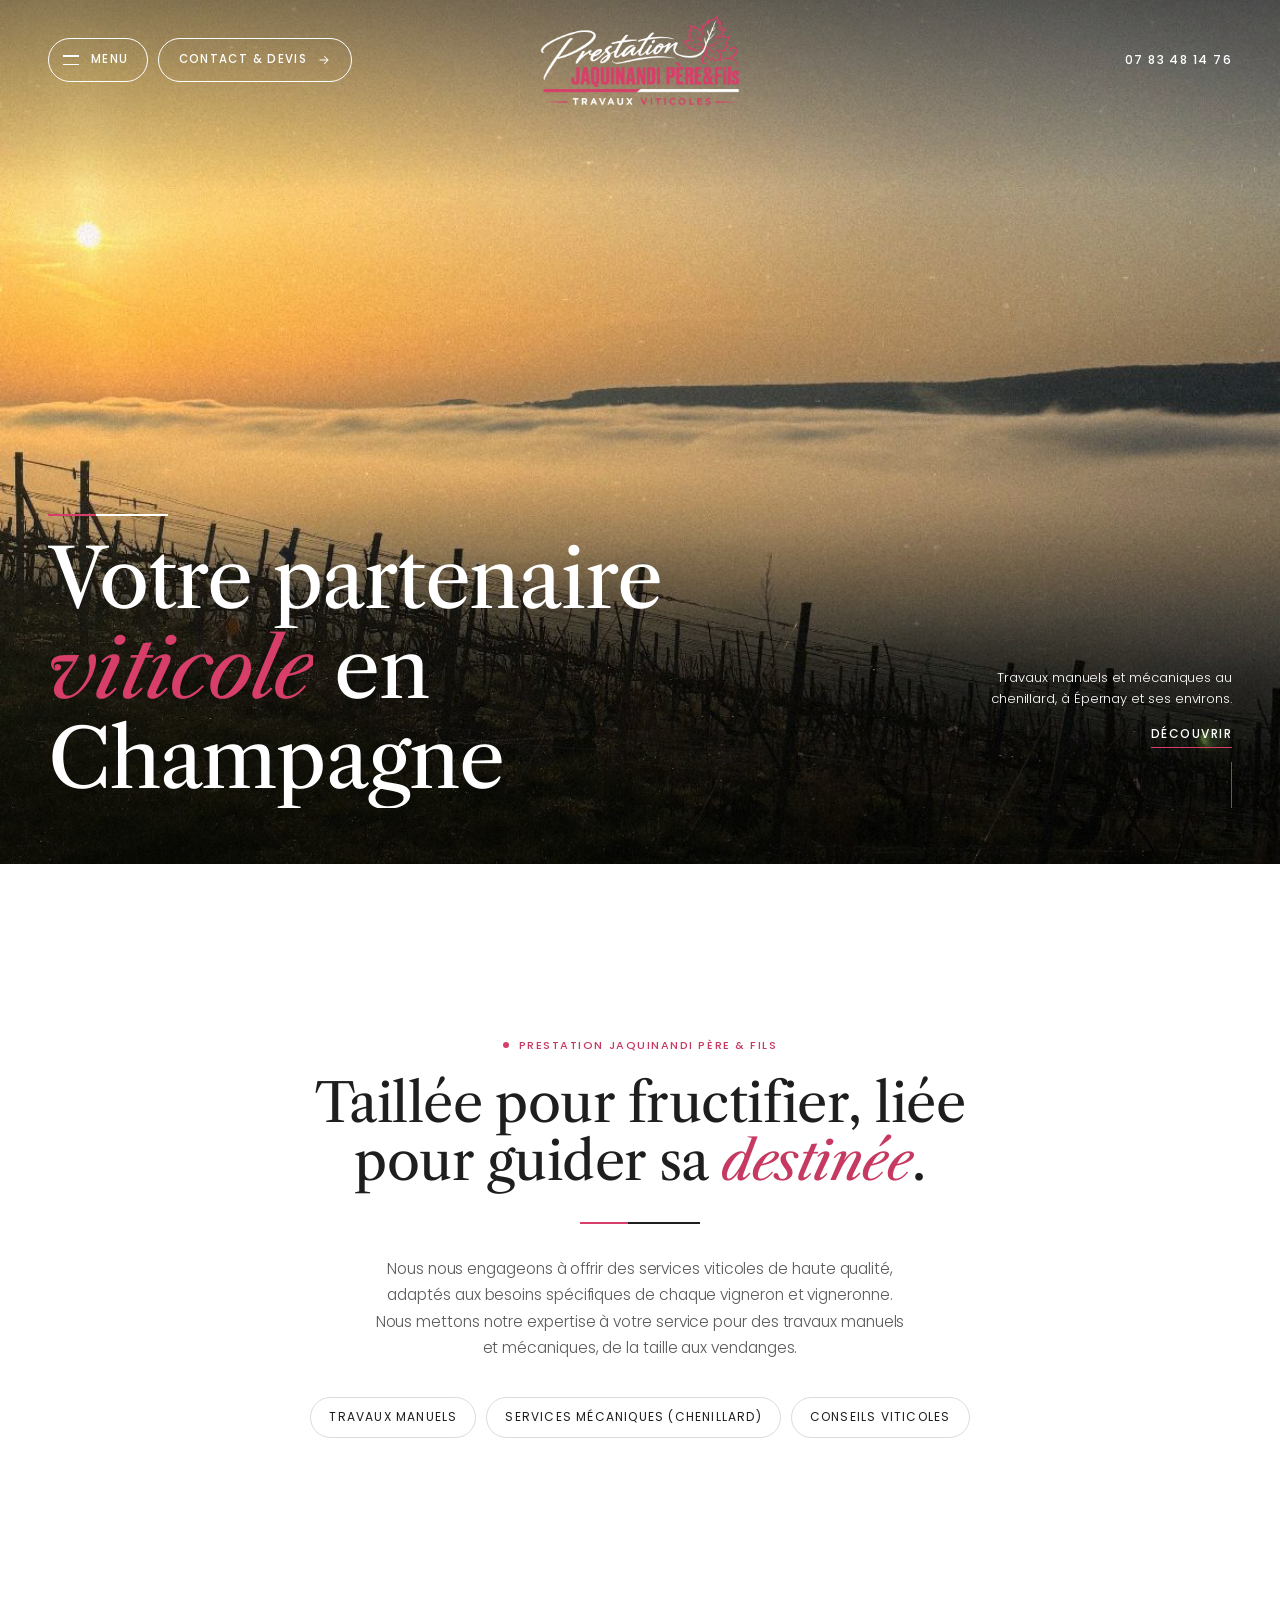
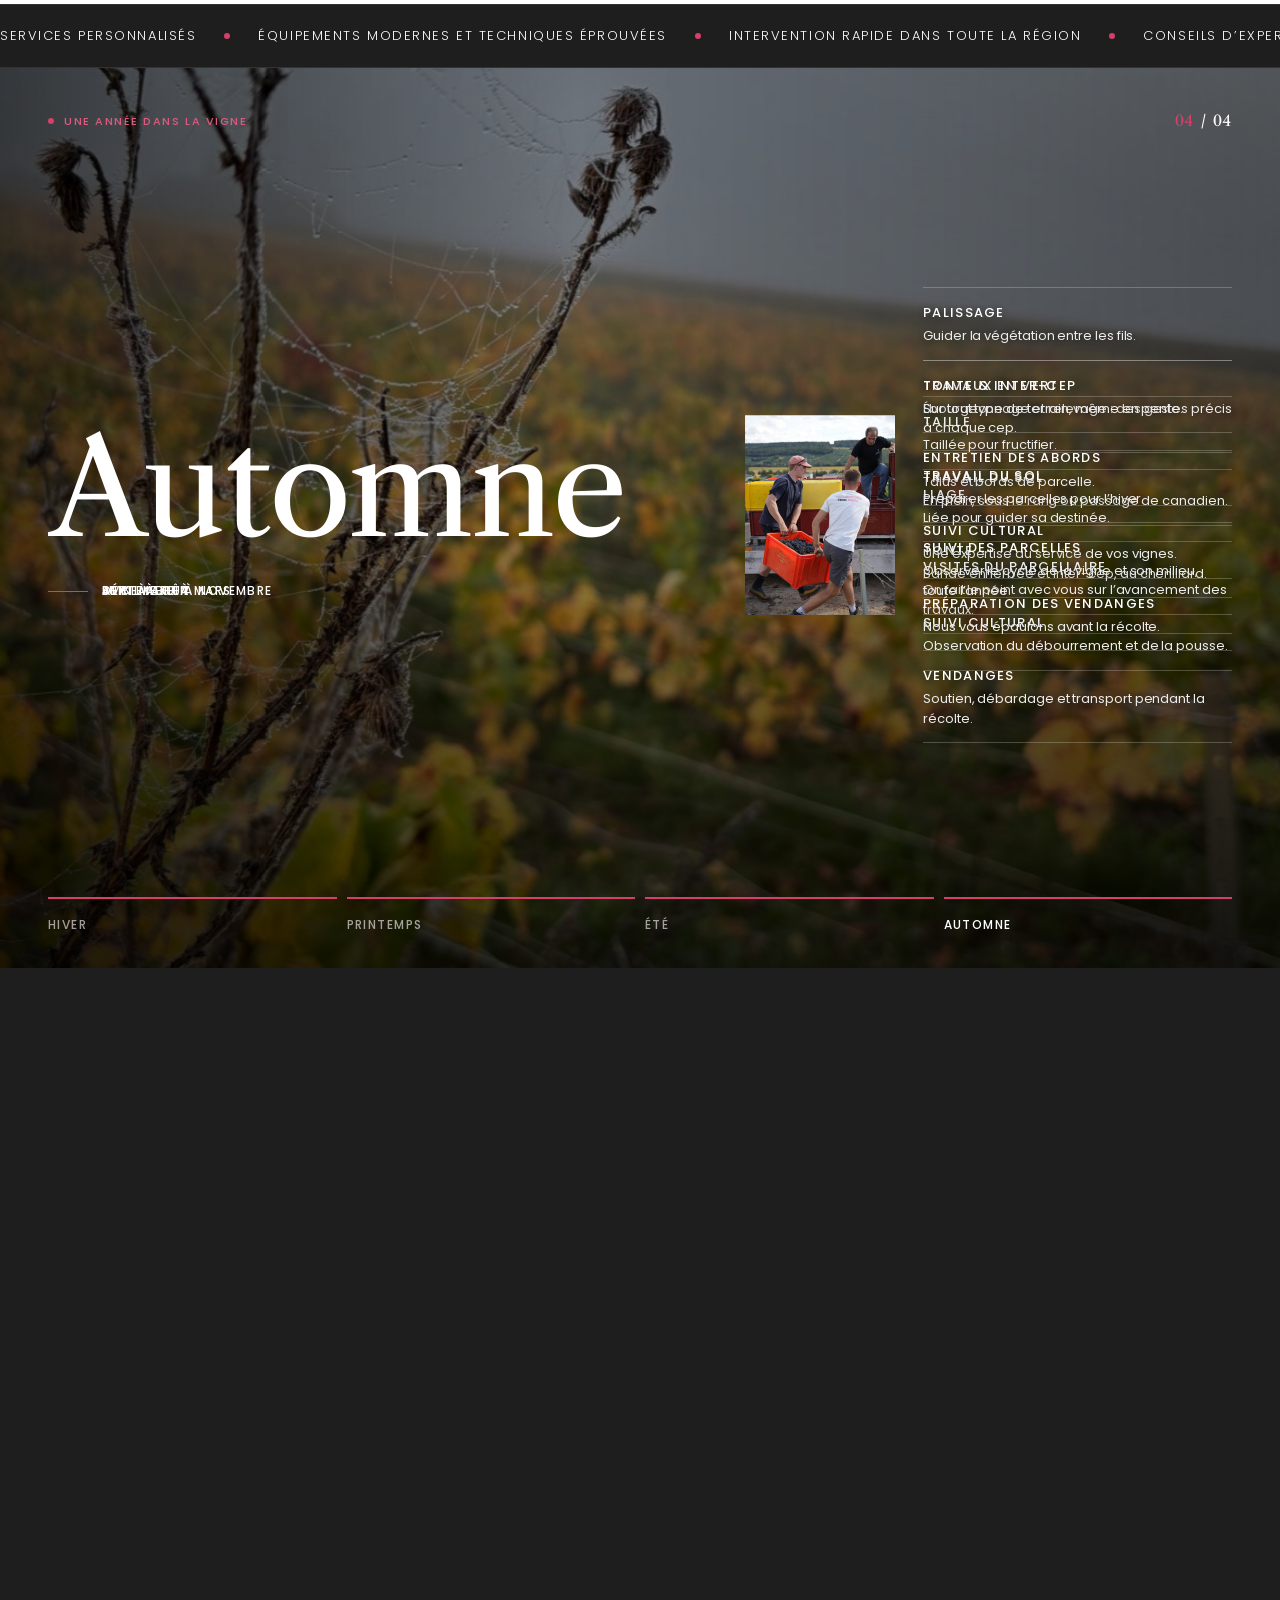
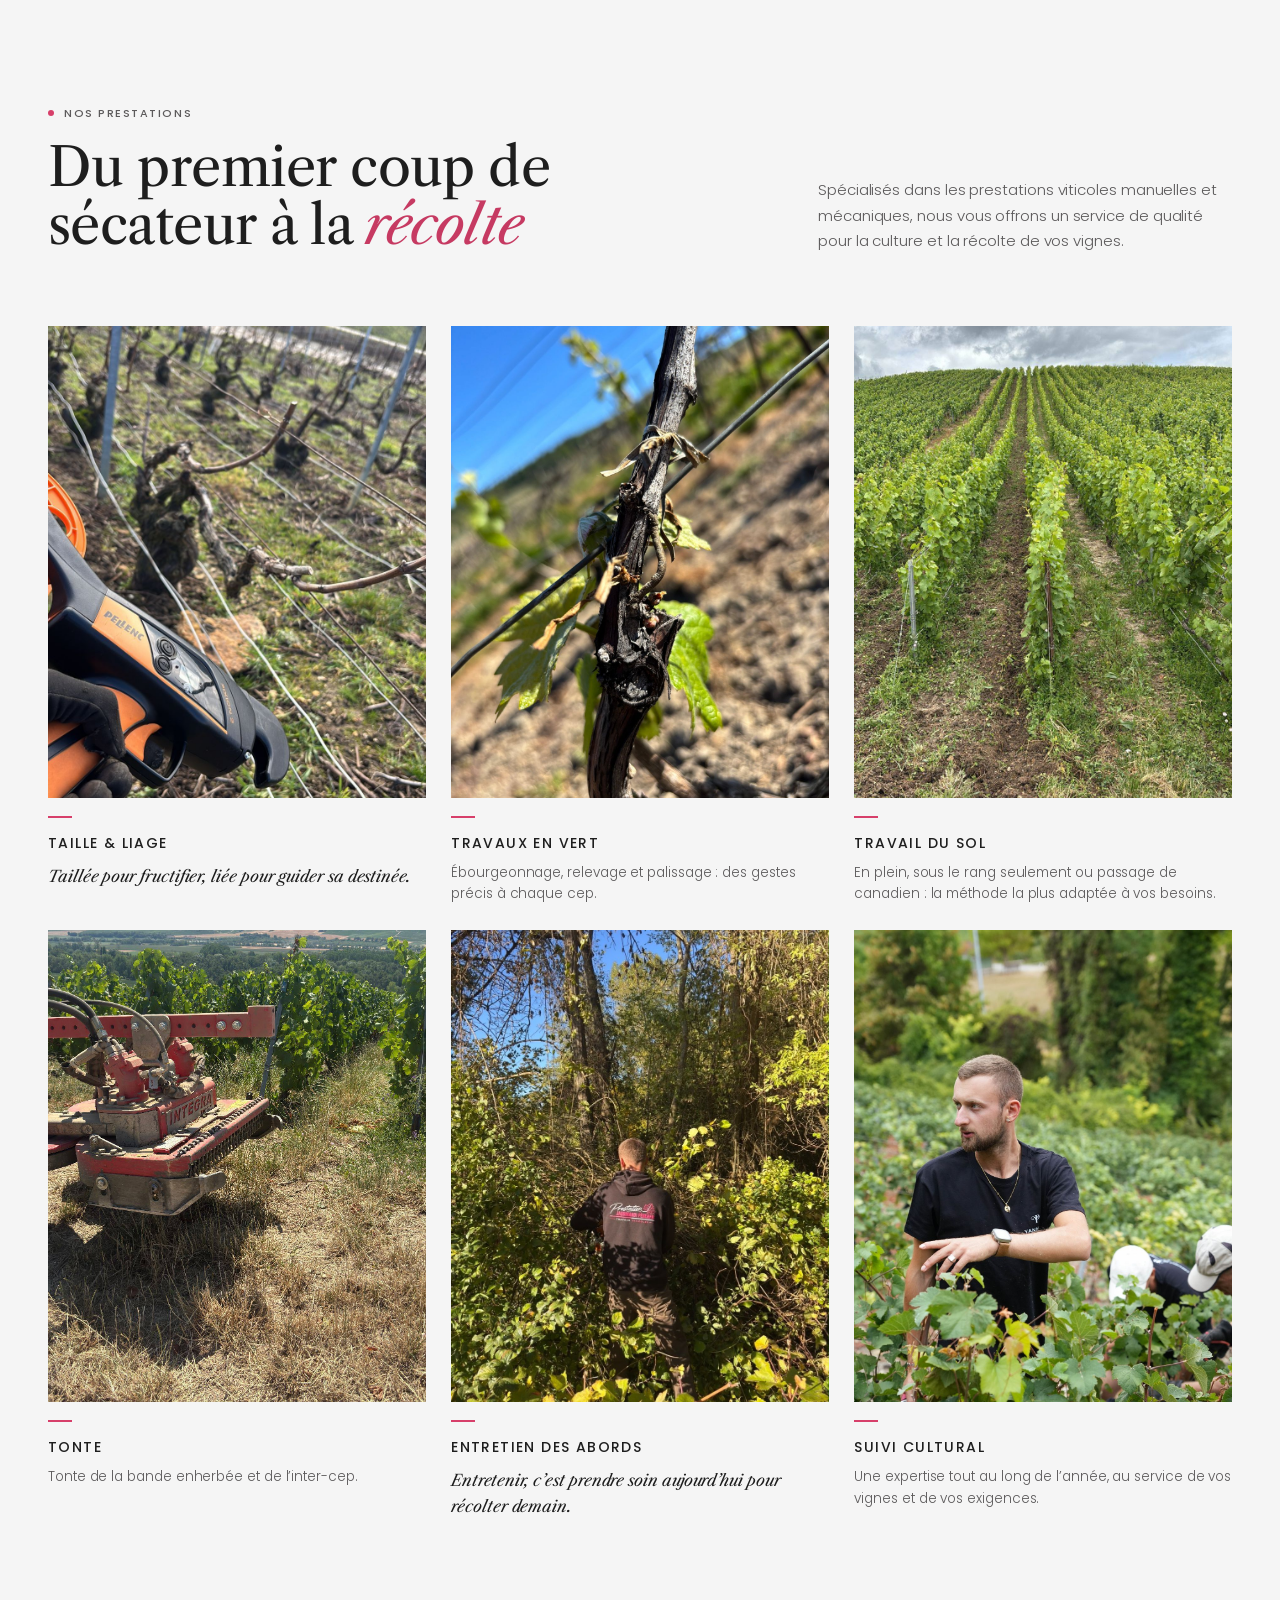
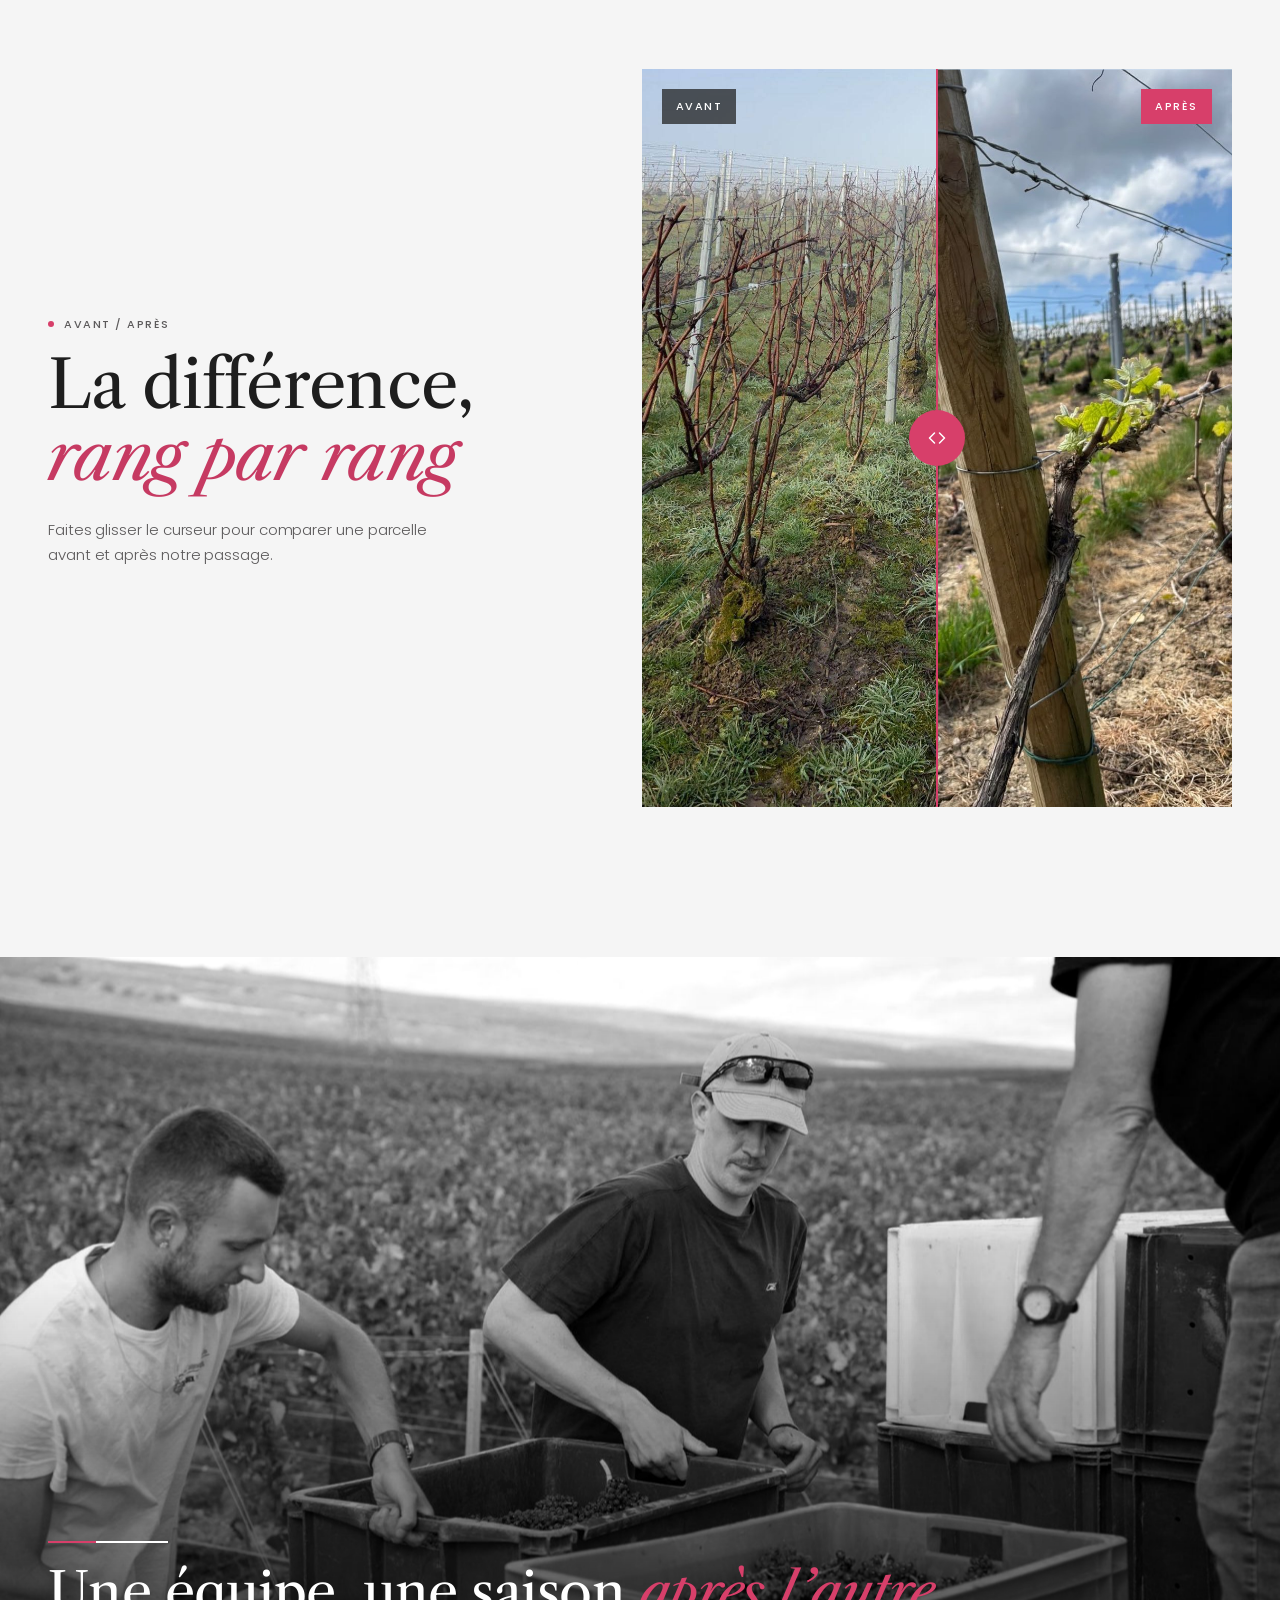
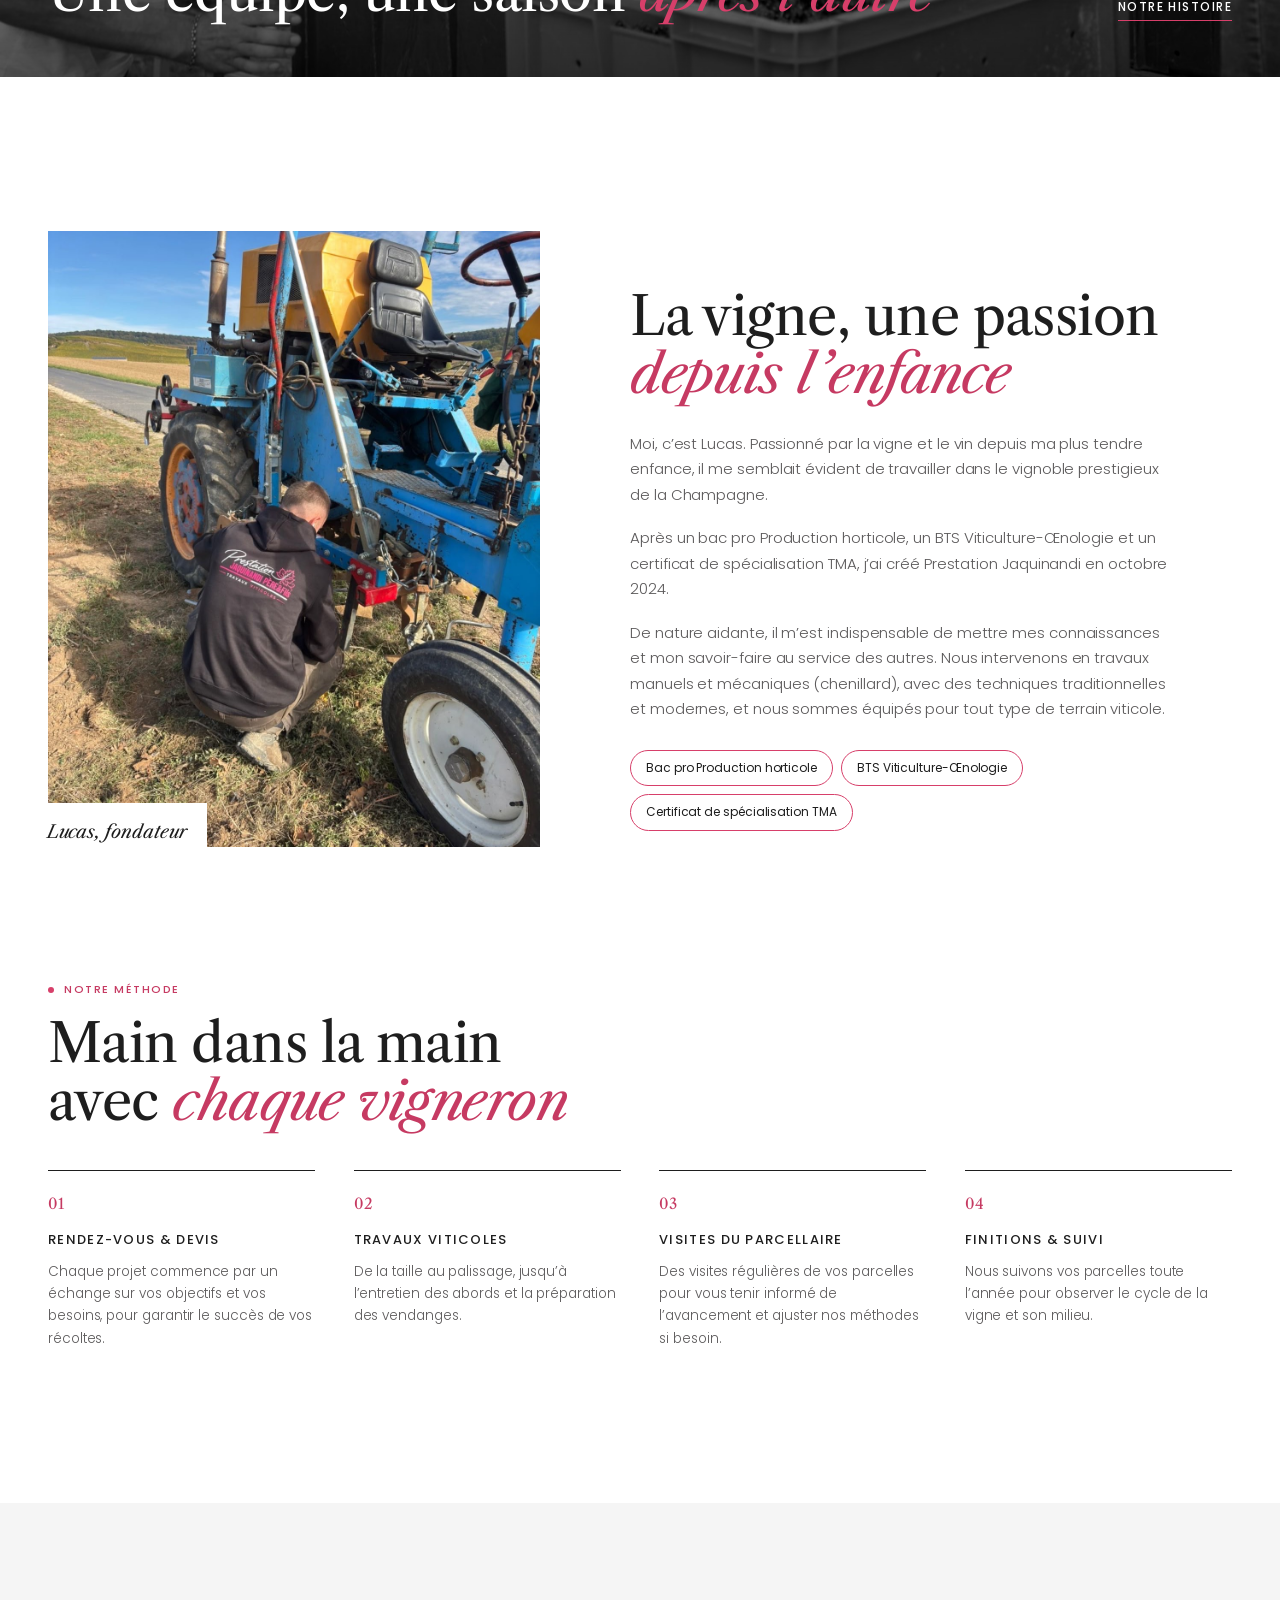
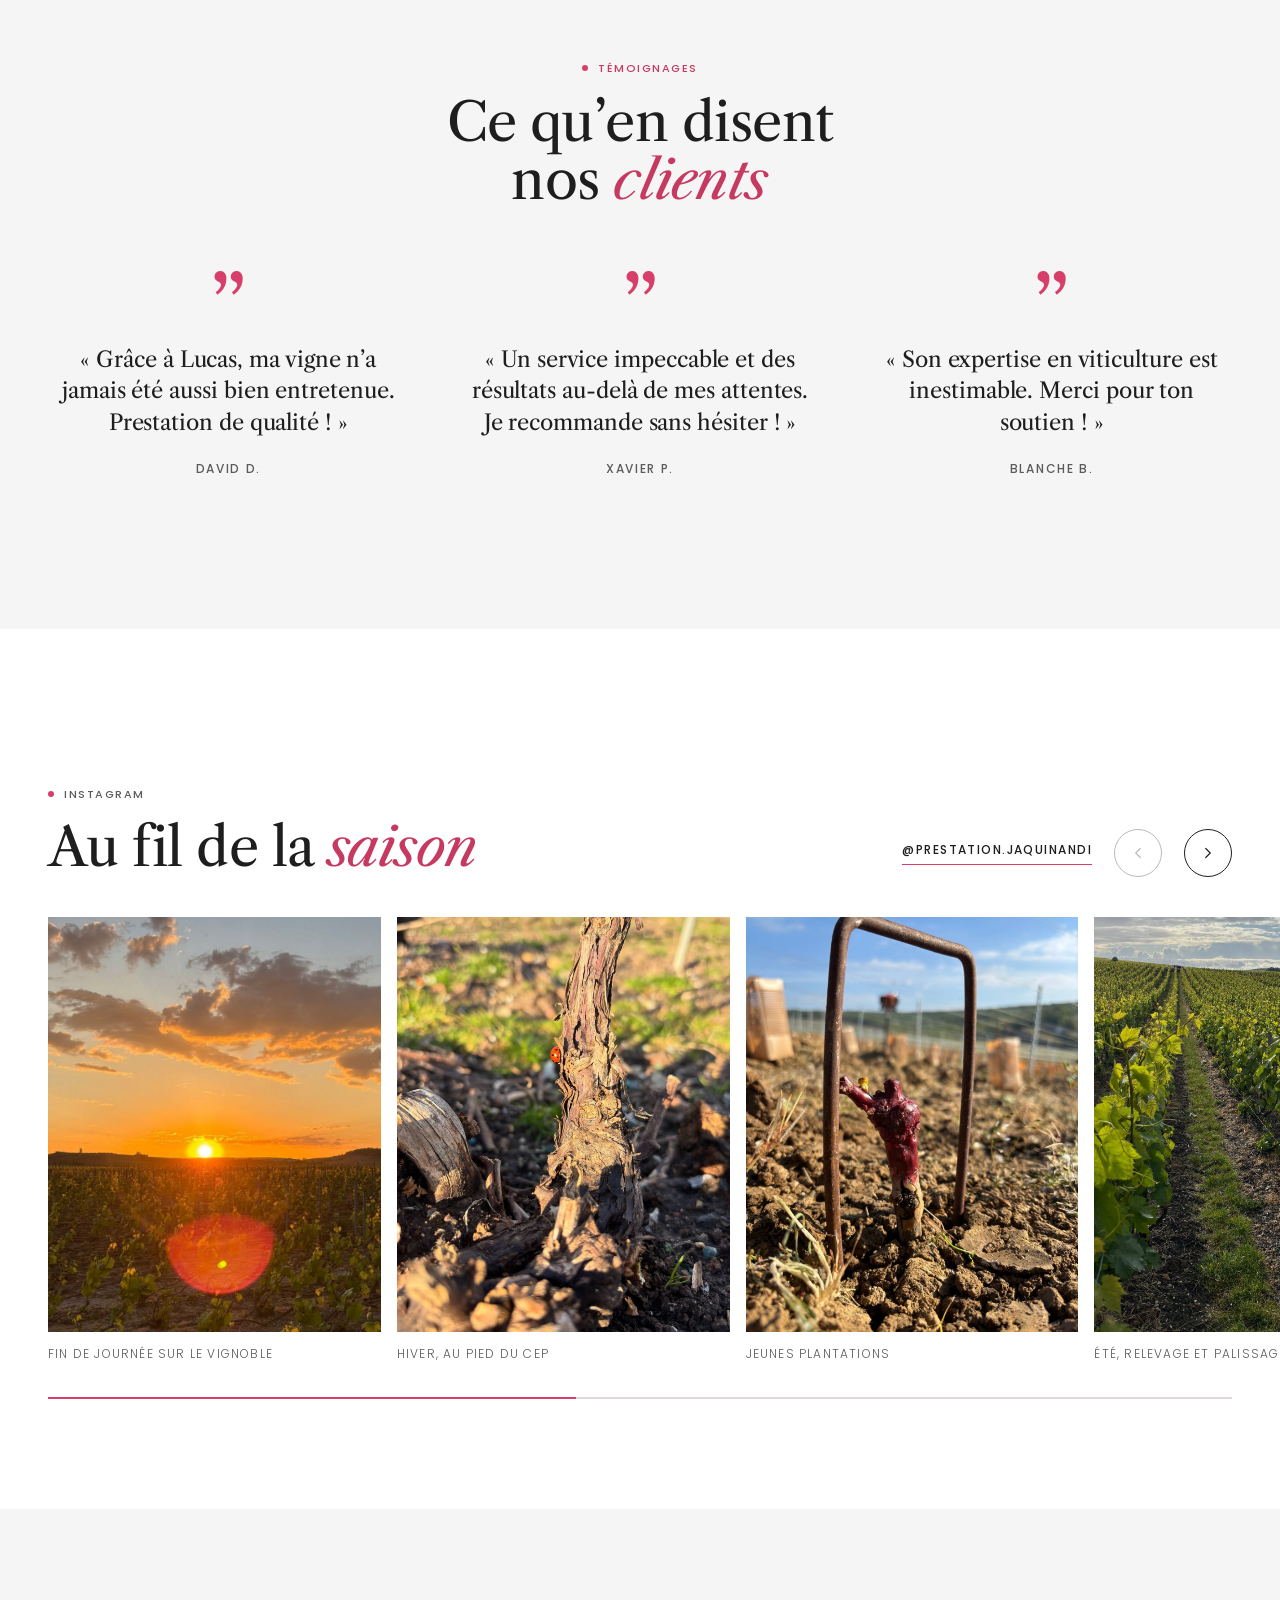
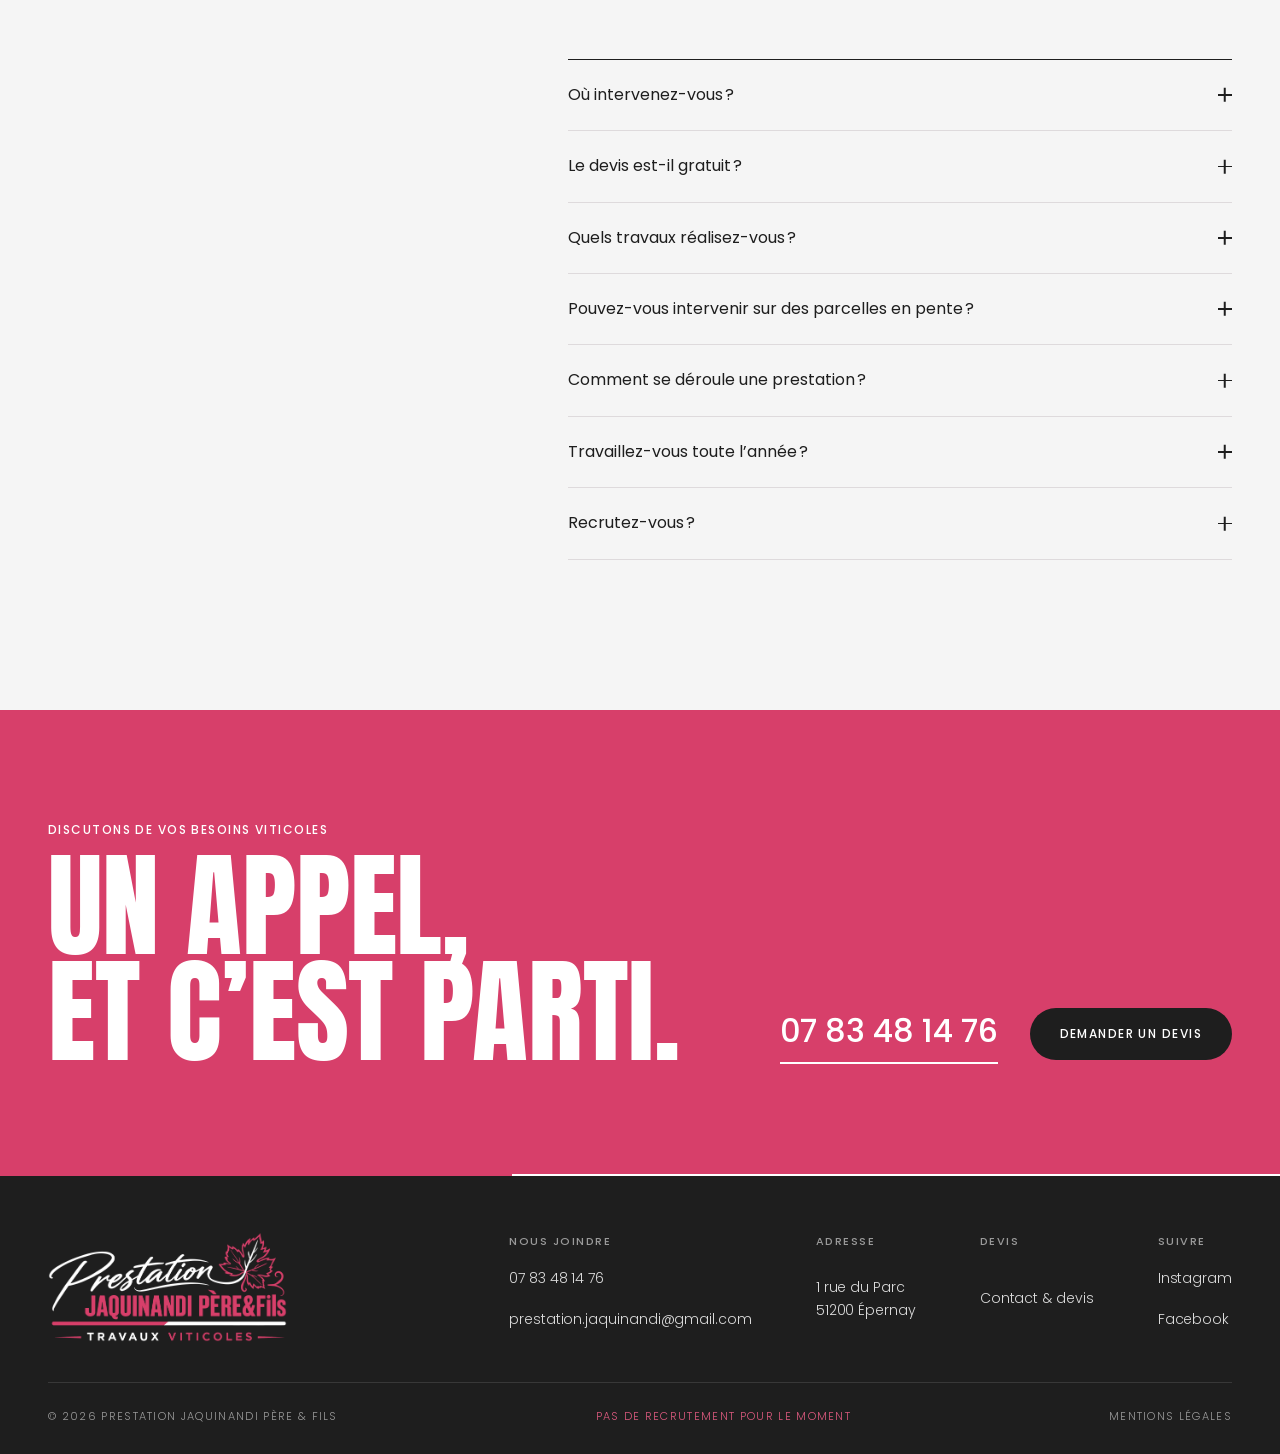
==== commit 95b44d4a: "nouveau rose" ====
--- a/index.html
+++ b/index.html
@@ -209,7 +209,7 @@
     <img class="after" src="img/apres.jpg" alt="La parcelle après la prestation" loading="lazy">
     <span class="ba-tag l">Avant</span><span class="ba-tag r">Après</span>
     <span class="ba-line"></span>
-    <span class="ba-knob" aria-hidden="true"><svg width="20" height="20" viewBox="0 0 24 24" fill="none" stroke="#1E1E1E" stroke-width="1.8" stroke-linecap="round" stroke-linejoin="round"><polyline points="9 6 3 12 9 18"/><polyline points="15 6 21 12 15 18"/></svg></span>
+    <span class="ba-knob" aria-hidden="true"><svg width="20" height="20" viewBox="0 0 24 24" fill="none" stroke="#FFFFFF" stroke-width="1.8" stroke-linecap="round" stroke-linejoin="round"><polyline points="9 6 3 12 9 18"/><polyline points="15 6 21 12 15 18"/></svg></span>
     <label class="sr" for="baRange">Comparer avant et après</label>
     <input type="range" id="baRange" min="0" max="100" value="50" step="0.5">
   </div>
@@ -477,7 +477,7 @@
        - photo chargée depuis behold.pictures            → le flux marche : il remplace les cases grises ;
        - flux en erreur (404, quota épuisé / compte en pause…) ou module « ErrorMessage » de Behold
                                                           → on retire le widget, les photos fixes s'affichent ;
-       - rien au bout de 8 s (panne, script bloqué)       → idem. */
+       - rien 8 s après l'arrivée de la section à l'écran (panne, script bloqué) → idem. */
   var insta=$('#insta'), feedId=insta?(insta.getAttribute('data-behold')||'').trim():'';
   if(feedId && /^[A-Za-z0-9_-]+$/.test(feedId)){
     var feedBox=$('#instaFeed'), bw=d.createElement('behold-widget'), carParts=[car,cPrev,cNext,$('#carProgWrap')];
@@ -517,7 +517,13 @@
       if(!beholdPO && window.performance && performance.getEntriesByType){
         beholdPoll=setInterval(function(){beholdCheck(performance.getEntriesByType('resource'))},400);
       }
-      beholdWait=setTimeout(function(){beholdFinish(false)},8000);
+      /* Délai de sécurité : il ne démarre que quand la section est réellement à l'écran. Behold ne télécharge ses photos
+         qu'une fois le widget visible ; un visiteur qui fait défiler lentement ne doit pas déclencher le repli trop tôt. */
+      var startWait=function(){ if(!beholdDone && !beholdWait) beholdWait=setTimeout(function(){beholdFinish(false)},8000); };
+      if('IntersectionObserver' in window){
+        var vio=new IntersectionObserver(function(es){ if(es[0].isIntersecting){ vio.disconnect(); startWait(); } });
+        vio.observe(insta);
+      } else startWait();
     };
     if('IntersectionObserver' in window){
       var bio=new IntersectionObserver(function(es){if(es[0].isIntersecting){bio.disconnect();loadBehold()}},{rootMargin:'800px 0px'});
--- a/style.css
+++ b/style.css
@@ -1,8 +1,9 @@
 /* Mise en page : style maison de Champagne (blanc, typo fine en capitales, photo pleine page),
    aux couleurs de Prestation Jaquinandi. Le rose reste un détail : filets, puces, mots-clés. */
 :root{
-  --rose:#FE9DD9;        /* rose signature (décor, fonds) */
-  --rose-ink:#A8327A;    /* rose lisible sur clair (texte) */
+  --rose:#D73F6A;        /* rose du logo (décor, fonds, grands textes) */
+  --rose-ink:#C63A62;    /* rose du logo assombri de 8 % : petits textes sur fond clair (contraste 4,6) */
+  --rose-light:#DD5A7F;  /* rose du logo éclairci de 14 % : petits textes sur fond sombre (contraste 4,6) */
   --ink:#1E1E1E;         /* anthracite */
   --paper:#F5F5F5;       /* blanc cassé */
   --white:#FFFFFF;
@@ -36,7 +37,7 @@
 .wrap{padding-left:max(var(--pad), env(safe-area-inset-left, 0px));padding-right:max(var(--pad), env(safe-area-inset-right, 0px))}
 .lbl{display:inline-flex;align-items:center;gap:10px;font-size:11px;font-weight:500;text-transform:uppercase;letter-spacing:.14em;color:var(--rose-ink)}
 .lbl::before{content:"";width:6px;height:6px;border-radius:50%;background:var(--rose)}
-.dark .lbl{color:var(--rose)}
+.dark .lbl{color:var(--rose-light)}
 .split{display:block;height:2px;width:120px;background:linear-gradient(90deg,var(--rose) 0 40%,var(--ink) 40% 100%)}
 .dark .split{background:linear-gradient(90deg,var(--rose) 0 40%,#fff 40% 100%)}
 .h2{font-family:var(--display);font-size:clamp(30px,4.2vw,56px);line-height:1.08;letter-spacing:-.01em}
@@ -45,9 +46,9 @@
 .caps{font-size:12px;font-weight:500;text-transform:uppercase;letter-spacing:.12em}
 .u{text-decoration:none;border-bottom:1px solid var(--rose);padding-bottom:3px;transition:color .3s}
 .u:hover{color:var(--rose-ink)}
-.dark .u:hover{color:var(--rose)}
-.pill{display:inline-flex;align-items:center;justify-content:center;gap:10px;min-height:48px;padding:0 30px;border-radius:999px;border:0;background:var(--rose);color:var(--ink);font-size:12px;font-weight:500;text-transform:uppercase;letter-spacing:.12em;text-decoration:none;cursor:pointer;transition:transform .4s var(--ease),background .3s}
-.pill:hover{transform:translateY(-2px);background:#ffb3e3}
+.dark .u:hover{color:var(--rose-light)}
+.pill{display:inline-flex;align-items:center;justify-content:center;gap:10px;min-height:48px;padding:0 30px;border-radius:999px;border:0;background:var(--rose);color:#fff;font-size:12px;font-weight:500;text-transform:uppercase;letter-spacing:.12em;text-decoration:none;cursor:pointer;transition:transform .4s var(--ease),background .3s}
+.pill:hover{transform:translateY(-2px);background:var(--rose-ink)}
 .pill.dark-pill{background:var(--ink);color:#fff}
 .pill.dark-pill:hover{background:#000}
 
@@ -78,7 +79,7 @@
 /* ---------- Menu ---------- */
 .hdr-l{justify-self:start;display:flex;align-items:center;gap:10px}
 .hdr-menu{display:inline-flex;align-items:center;gap:12px;min-height:44px;padding:0 18px 0 14px;border:1px solid currentColor;border-radius:999px;background:none;color:inherit;font:inherit;font-size:11.5px;font-weight:500;text-transform:uppercase;letter-spacing:.12em;cursor:pointer;transition:background .35s,color .35s,border-color .35s}
-.hdr-menu:hover{background:var(--rose);border-color:var(--rose);color:var(--ink)}
+.hdr-menu:hover{background:var(--rose);border-color:var(--rose);color:#fff}
 .hdr-menu .ico{position:relative;width:16px;height:10px}
 .hdr-menu .ico i{position:absolute;left:0;right:0;height:1.5px;background:currentColor;transition:transform .4s var(--ease),top .4s var(--ease)}
 .hdr-menu .ico i:first-child{top:0}.hdr-menu .ico i:last-child{top:8.5px}
@@ -104,12 +105,12 @@
 .mnav-tel{color:#fff;text-decoration:none;font-variant-numeric:tabular-nums;letter-spacing:.06em}
 .mnav-soc{margin:0;display:flex;gap:20px}
 .mnav-soc a,.mnav-tel{color:#cfcfcf;text-decoration:none}
-.mnav-soc a:hover,.mnav-tel:hover{color:var(--rose)}
+.mnav-soc a:hover,.mnav-tel:hover{color:var(--rose-light)}
 @media (max-width:760px){.mnav-in{grid-template-columns:1fr;align-items:start;align-content:space-between;padding-top:calc(env(safe-area-inset-top,0px) + 110px)}}
 @media (prefers-reduced-motion:reduce){.mnav,.mnav-links a{transition:none}}
 /* Bouton Contact & devis + téléphone */
 .hdr-cta{justify-self:start;display:inline-flex;align-items:center;gap:10px;min-height:44px;padding:0 20px;border:1px solid currentColor;border-radius:999px;font-size:11.5px;font-weight:500;text-transform:uppercase;letter-spacing:.12em;text-decoration:none;transition:background .35s,color .35s,border-color .35s}
-.hdr-cta:hover{background:var(--rose);border-color:var(--rose);color:var(--ink)}
+.hdr-cta:hover{background:var(--rose);border-color:var(--rose);color:#fff}
 .hdr-cta svg{flex:none;transition:transform .4s var(--ease)}
 .hdr-cta:hover svg{transform:translateX(3px)}
 .hdr-cta .s{display:none}
@@ -255,7 +256,7 @@
 .ba-knob{position:absolute;top:50%;left:var(--pos,50%);width:56px;height:56px;margin:-28px 0 0 -28px;border-radius:50%;background:var(--rose);display:flex;align-items:center;justify-content:center;pointer-events:none;transition:transform .3s var(--ease)}
 .ba-box:hover .ba-knob{transform:scale(1.08)}
 .ba-tag{position:absolute;top:20px;padding:8px 14px;background:rgba(30,30,30,.72);color:#fff;font-size:11px;font-weight:500;text-transform:uppercase;letter-spacing:.14em;pointer-events:none}
-.ba-tag.l{left:20px}.ba-tag.r{right:20px;background:var(--rose);color:var(--ink)}
+.ba-tag.l{left:20px}.ba-tag.r{right:20px;background:var(--rose);color:#fff}
 /* Le curseur natif reste pour le clavier ; le glisser est géré en JS sur tout le cadre */
 .ba-box{cursor:ew-resize}
 .ba-box input{position:absolute;inset:0;width:100%;height:100%;margin:0;opacity:0;pointer-events:none}
@@ -351,10 +352,10 @@
 .acc-panel p{padding:0 40px 26px 0;color:var(--grey-ink);max-width:62ch}
 
 /* ---------- Appel + contact ---------- */
-.call{background:var(--rose);color:var(--ink)}
+.call{background:var(--rose);color:#fff}
 .call-in{padding-block:clamp(70px,9vw,110px);display:flex;flex-wrap:wrap;align-items:flex-end;justify-content:space-between;gap:28px}
 .call h2{font-family:var(--stamp);font-size:clamp(52px,9vw,128px);line-height:.92;text-transform:uppercase;margin-top:12px}
-.call a.num{text-decoration:none;font-size:clamp(22px,2.6vw,32px);font-weight:500;border-bottom:2px solid var(--ink);padding-bottom:4px;font-variant-numeric:tabular-nums}
+.call a.num{text-decoration:none;font-size:clamp(22px,2.6vw,32px);font-weight:500;border-bottom:2px solid #fff;padding-bottom:4px;font-variant-numeric:tabular-nums}
 .contact{padding-block:clamp(90px,12vw,150px);background:var(--white)}
 .contact-grid{display:grid;grid-template-columns:minmax(0,.8fr) minmax(0,1.2fr);gap:clamp(32px,6vw,100px)}
 @media (max-width:820px){.contact-grid{grid-template-columns:minmax(0,1fr)}}
@@ -374,7 +375,7 @@
 .f input:focus,.f textarea:focus,.f select:focus{outline:none;border-bottom:2px solid var(--rose-ink);padding-bottom:11px}
 .f .send{display:flex;flex-wrap:wrap;align-items:center;gap:18px}
 .f .send small{font-size:12px;color:var(--grey-ink)}
-.f-msg{grid-column:1/-1;padding:16px 20px;background:#fdeef8;border-left:2px solid var(--rose-ink);font-size:14px}
+.f-msg{grid-column:1/-1;padding:16px 20px;background:#FBEAEF;border-left:2px solid var(--rose-ink);font-size:14px}
 
 /* ---------- Pied de page ---------- */
 .ft{background:var(--ink);color:#d9d9d9}
@@ -386,11 +387,11 @@
 .ft-cols div{display:grid;gap:6px}
 .ft-cols small{font-size:11px;font-weight:500;text-transform:uppercase;letter-spacing:.14em;color:#9a9a9a}
 .ft-cols a{text-decoration:none}
-.ft-cols a:hover{color:var(--rose)}
+.ft-cols a:hover{color:var(--rose-light)}
 .ft-bot{display:flex;flex-wrap:wrap;justify-content:space-between;gap:12px 24px;padding-top:24px;border-top:1px solid #383838;font-size:11px;text-transform:uppercase;letter-spacing:.12em;color:#9a9a9a}
 .ft-bot a{text-decoration:none}
-.ft-bot a:hover{color:var(--rose)}
-.ft-bot .norecr{color:var(--rose)}
+.ft-bot a:hover{color:var(--rose-light)}
+.ft-bot .norecr{color:var(--rose-light)}
 
 @media (prefers-reduced-motion:reduce){
   *,*::before,*::after{animation:none!important;transition-duration:.01ms!important;transition-delay:0s!important;scroll-behavior:auto!important}
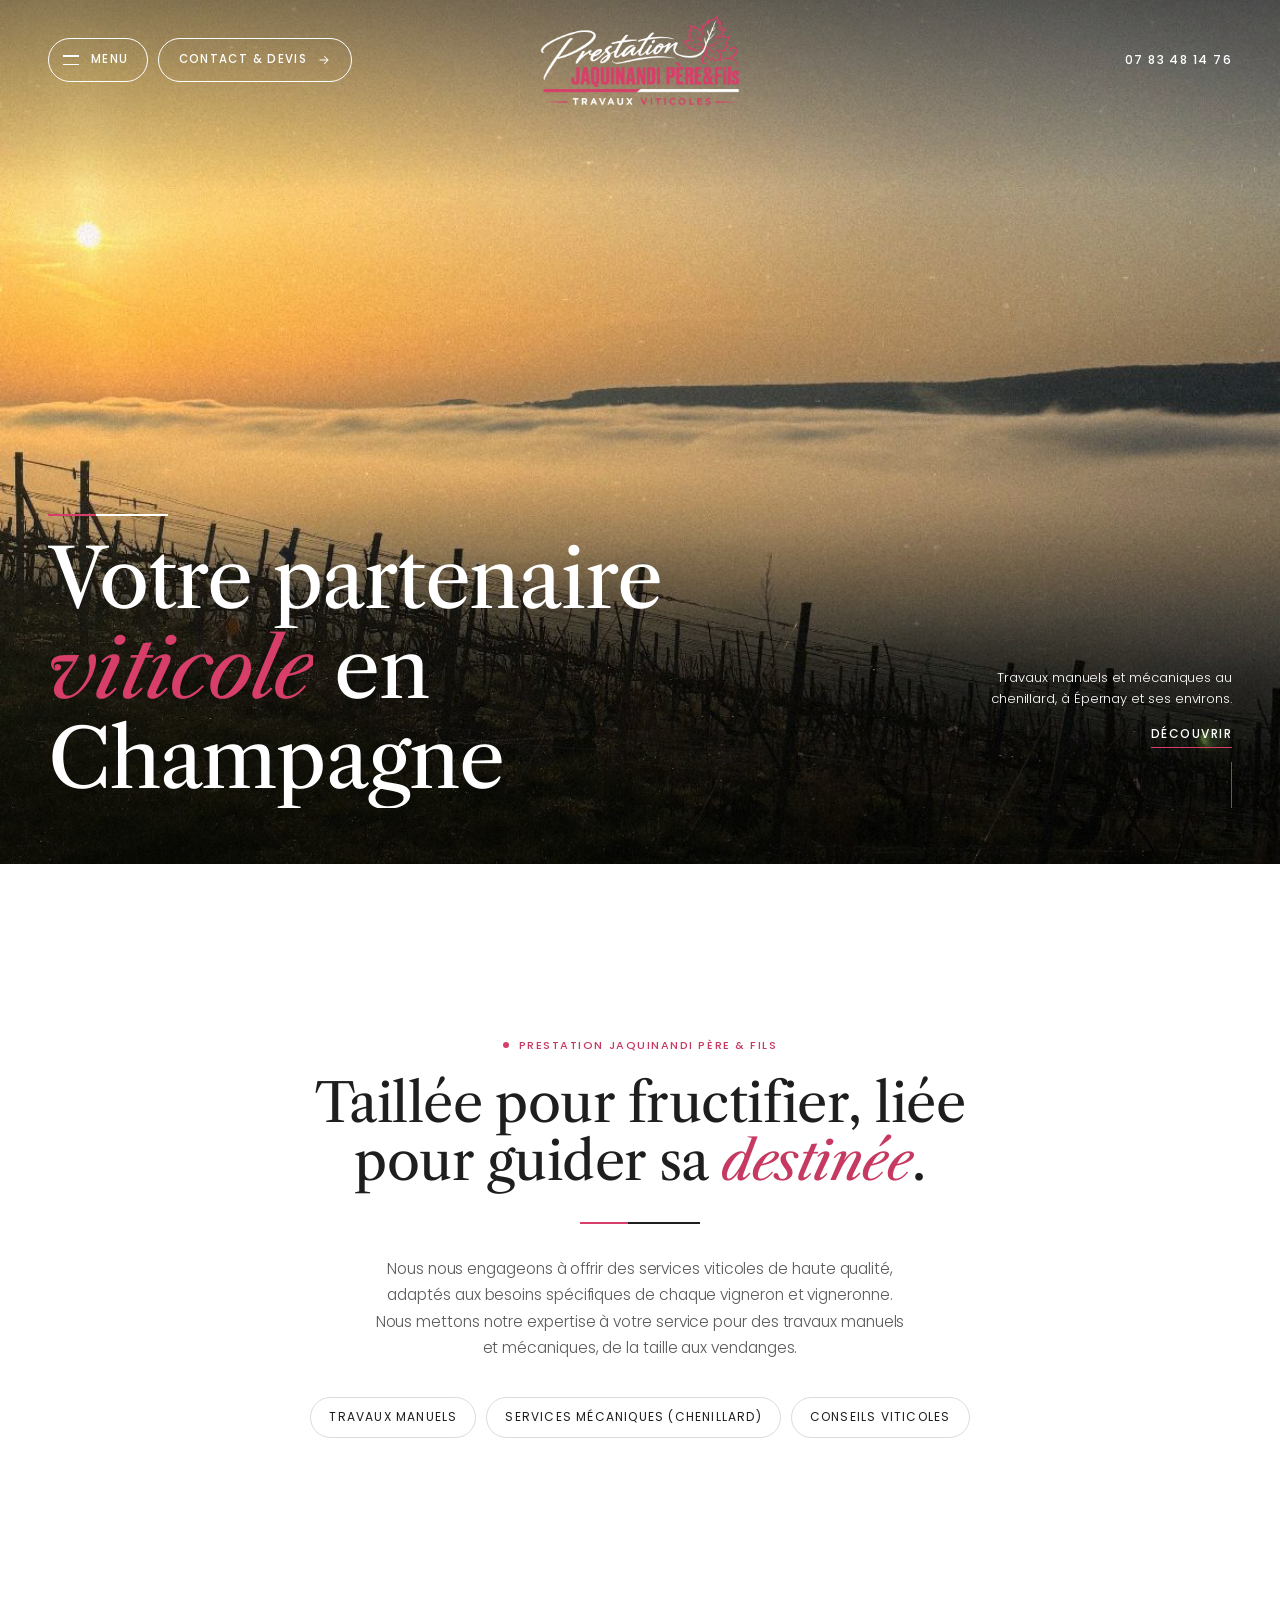
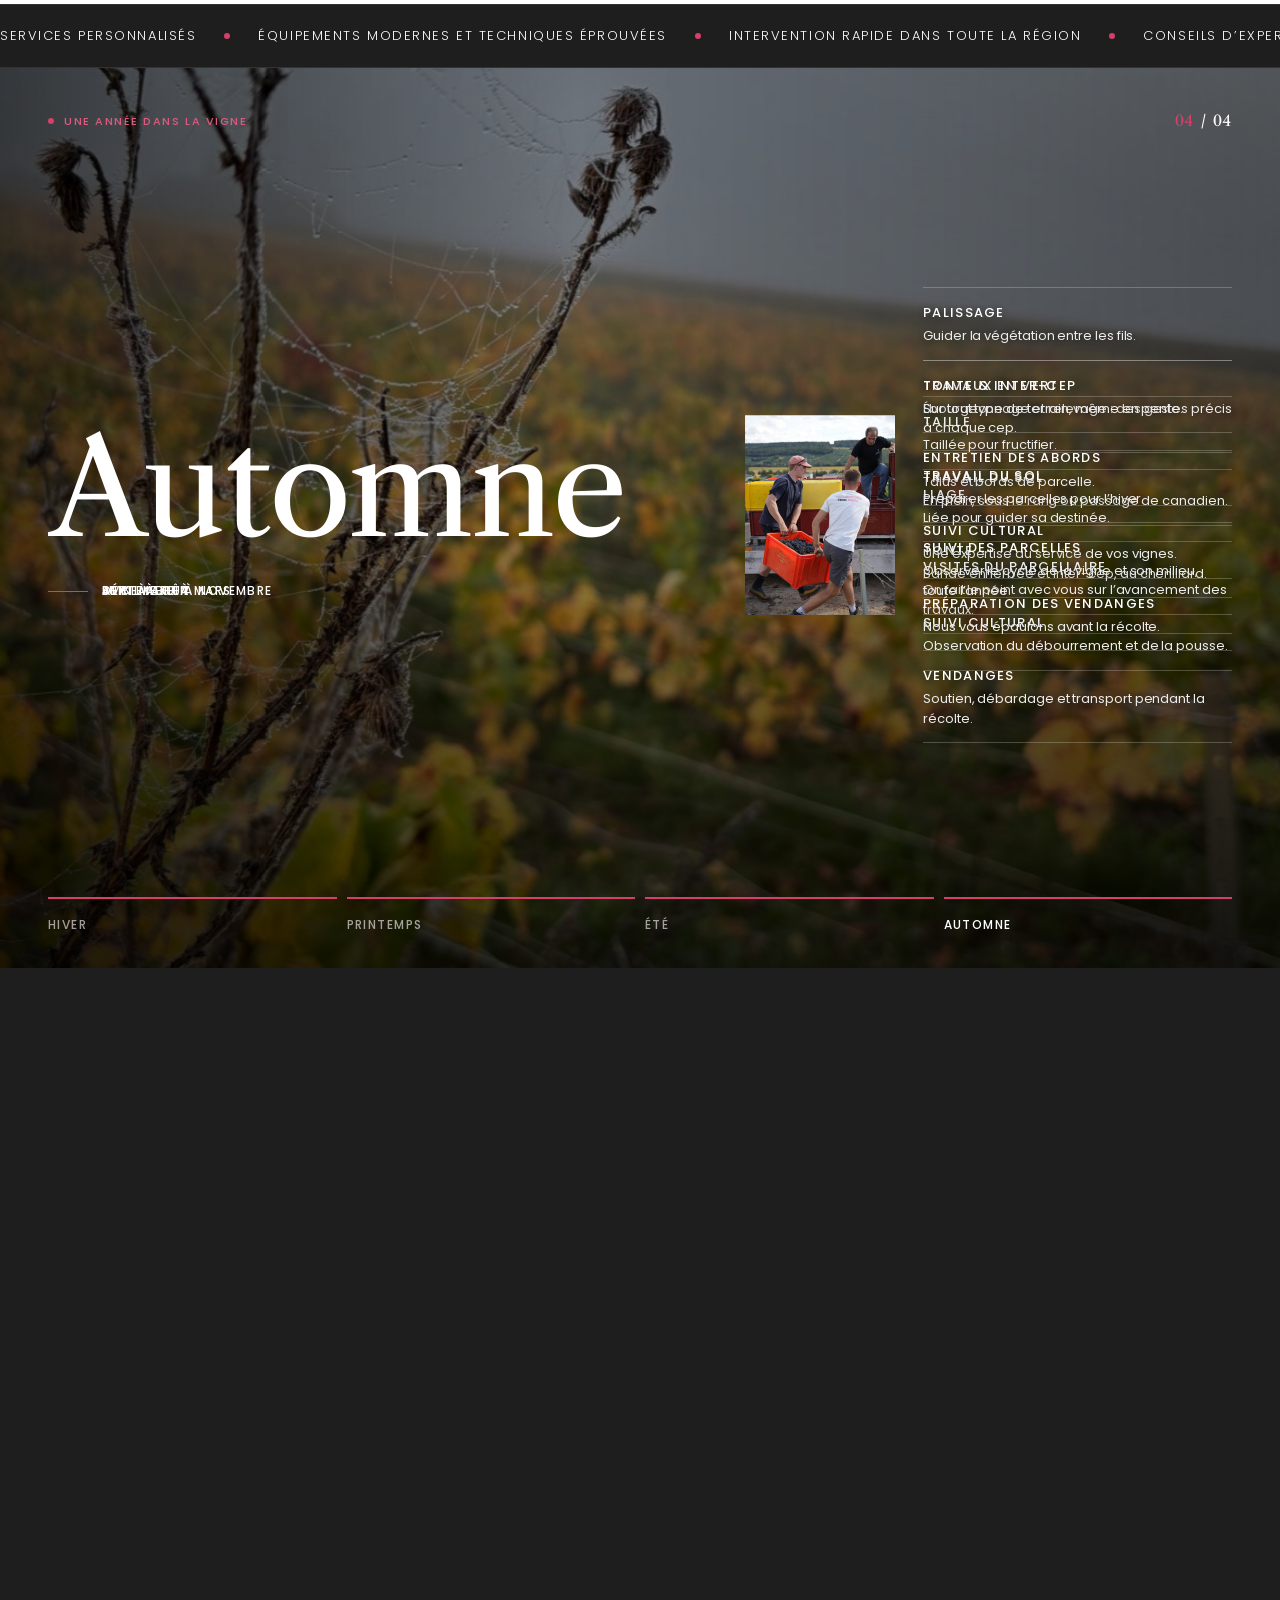
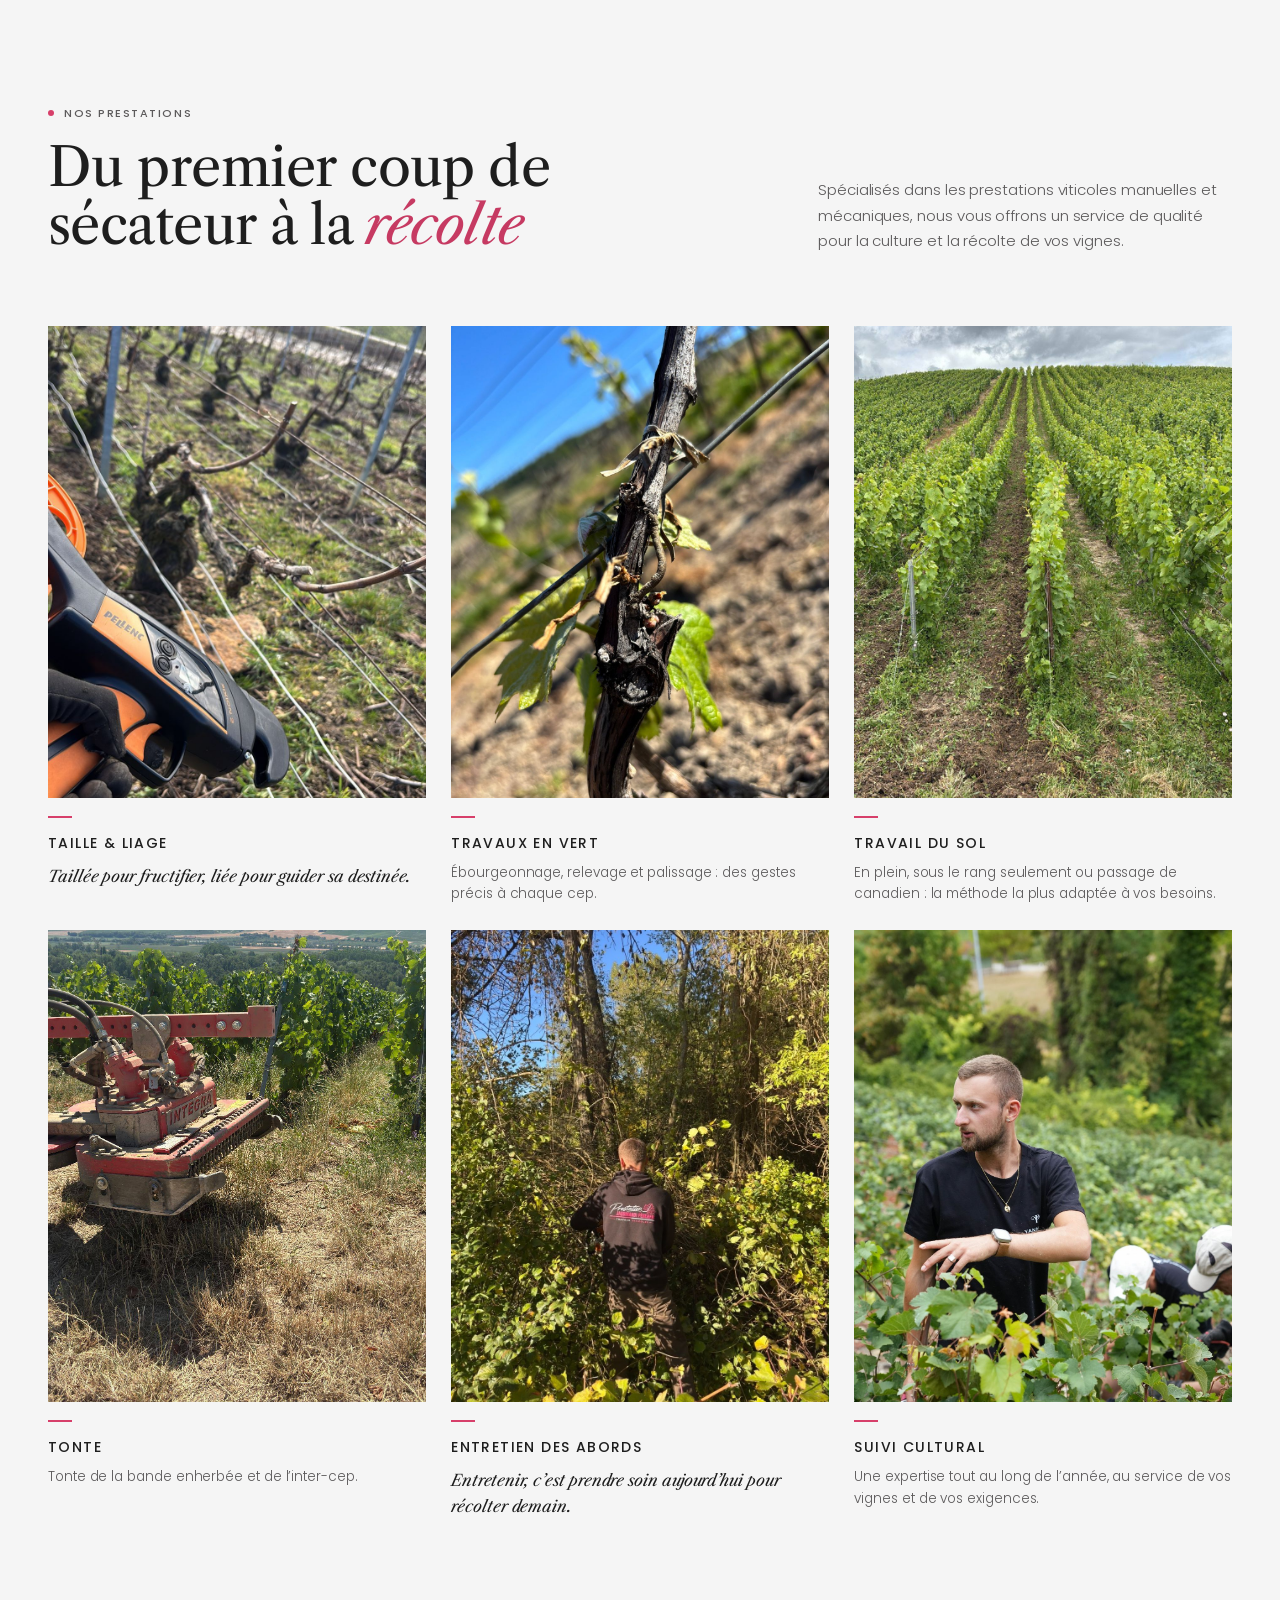
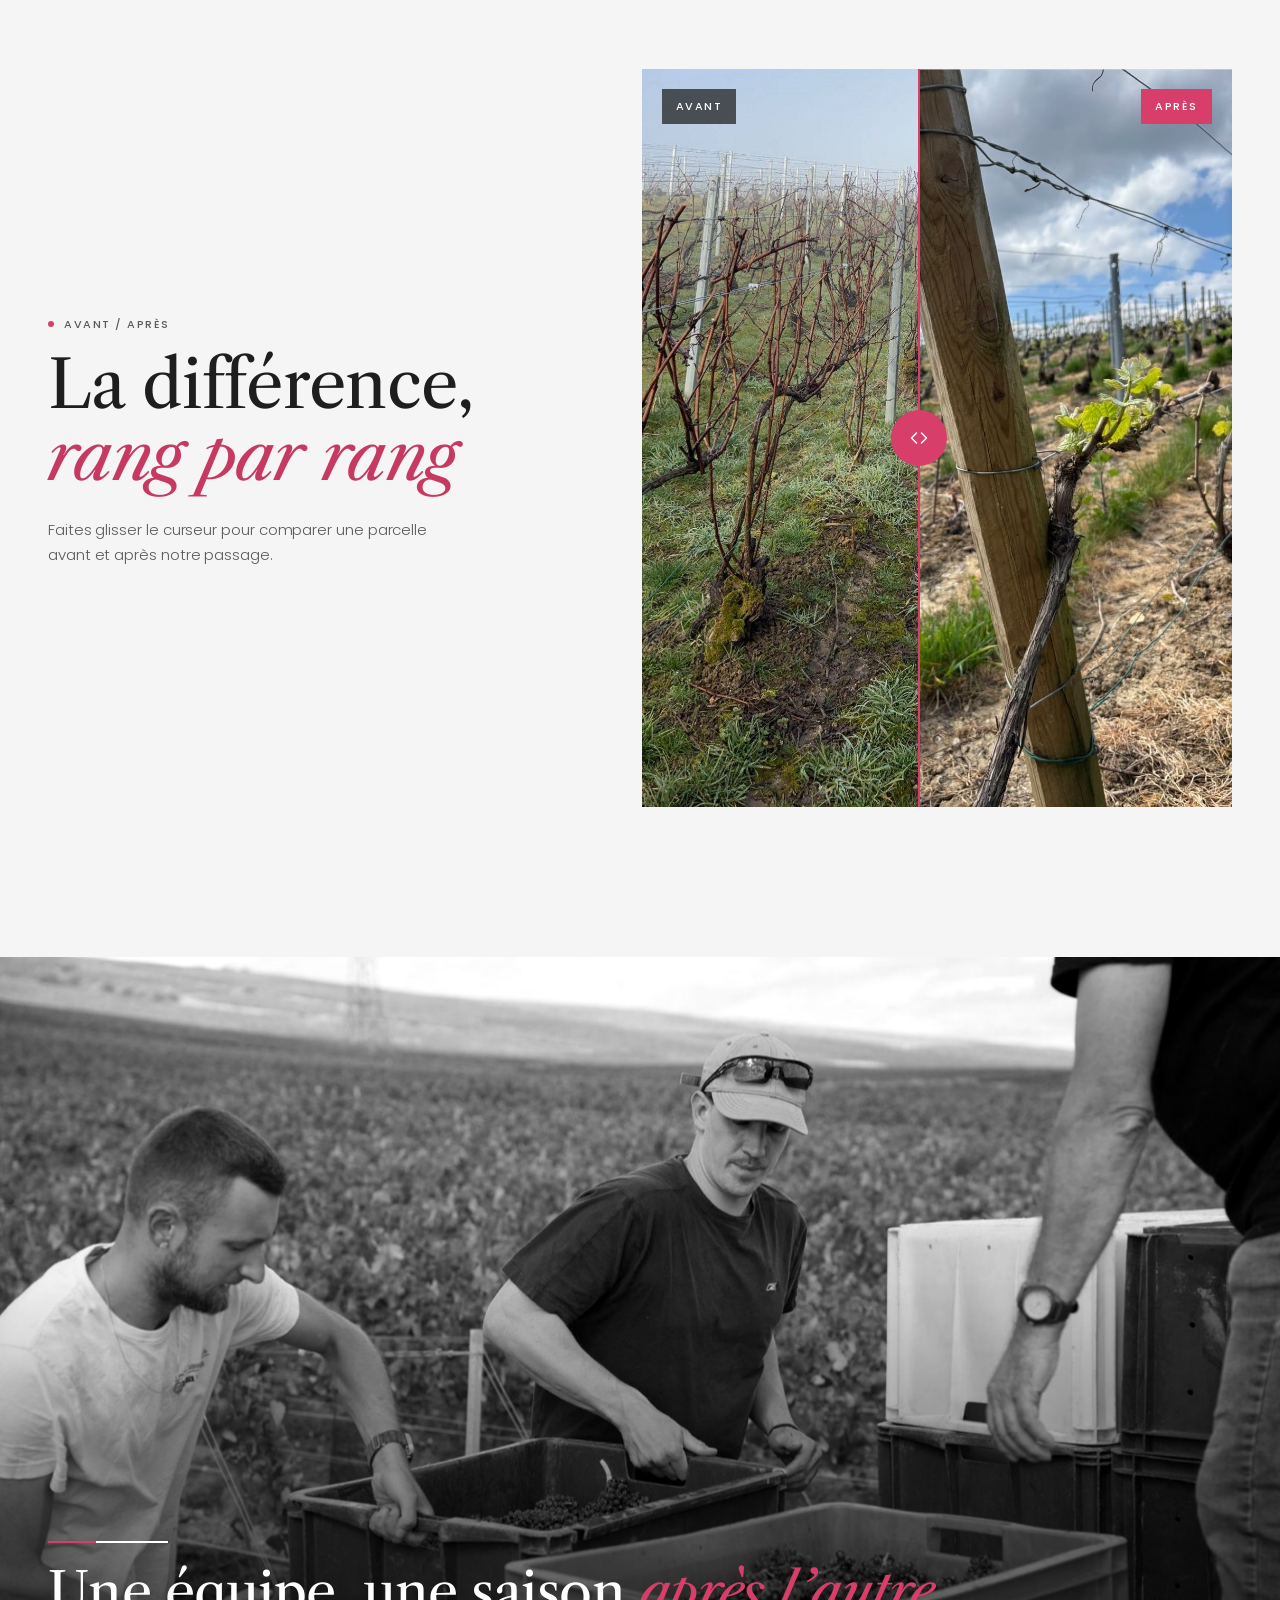
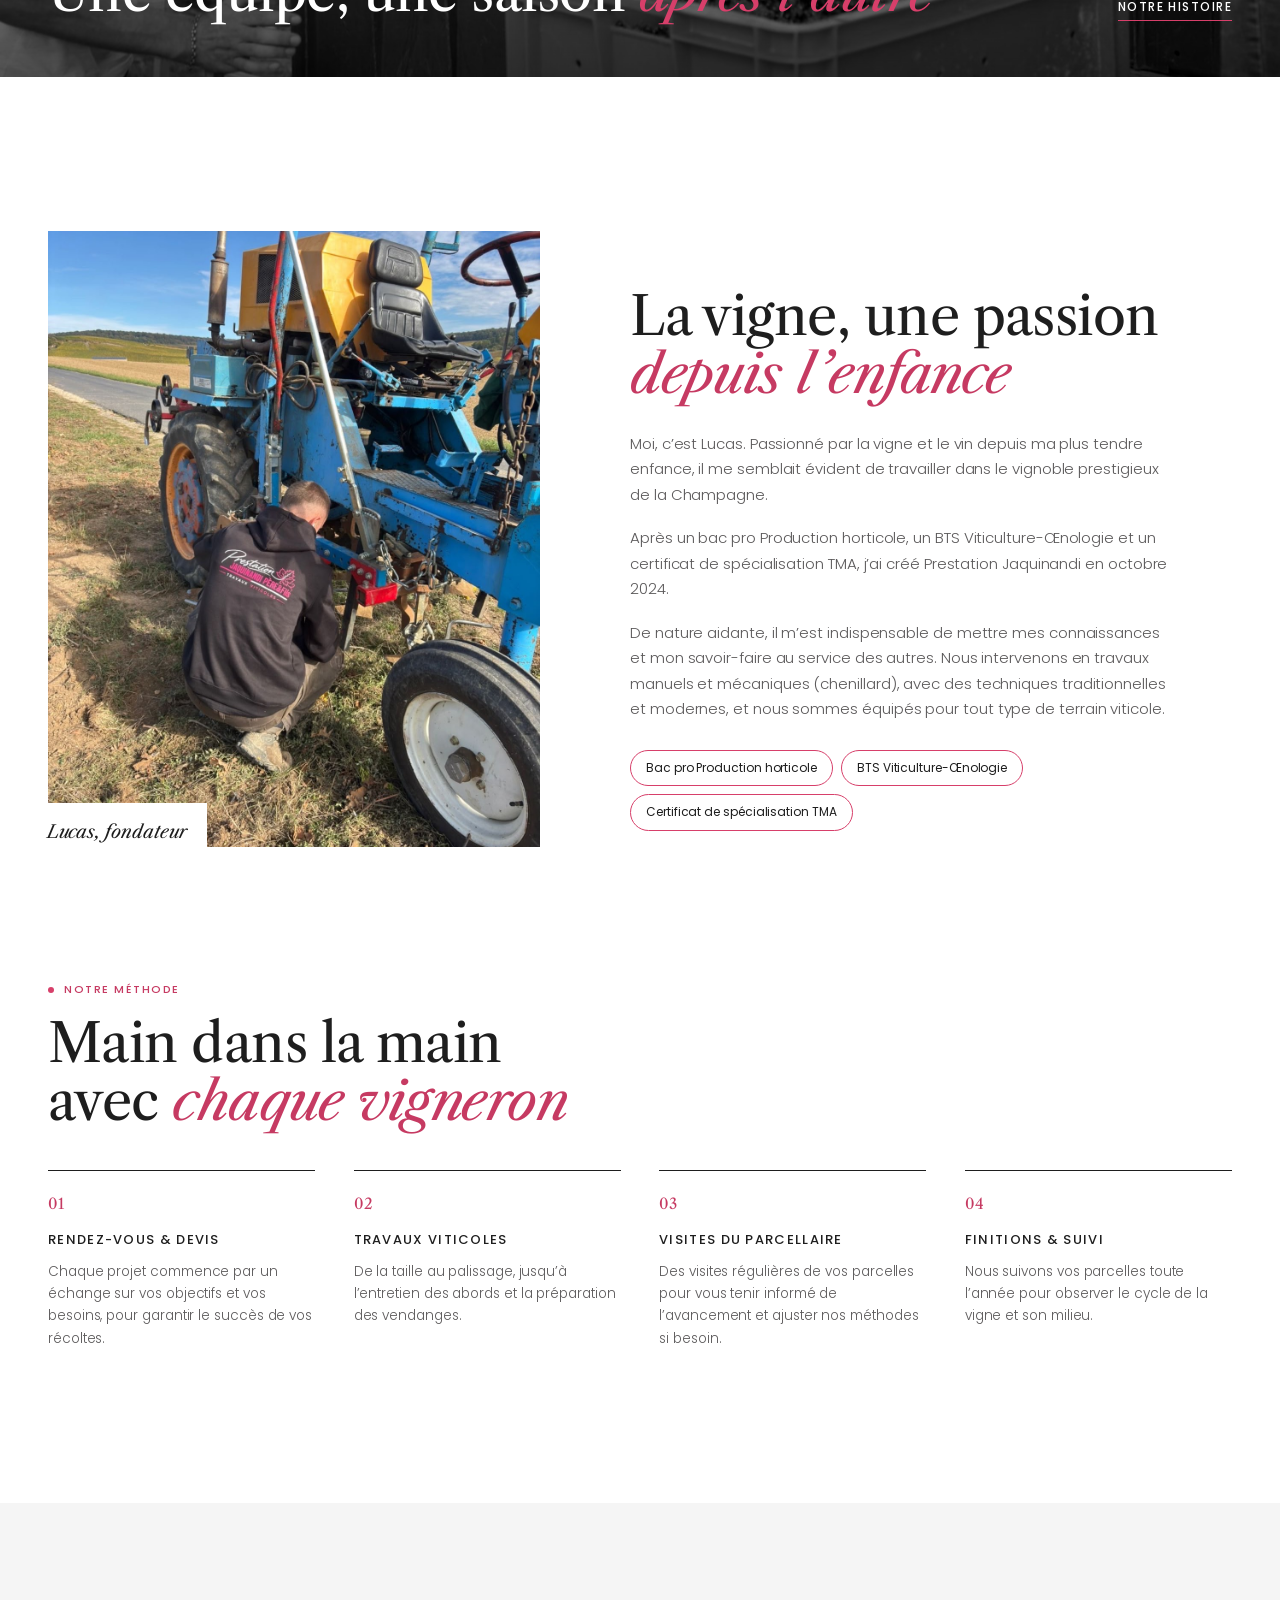
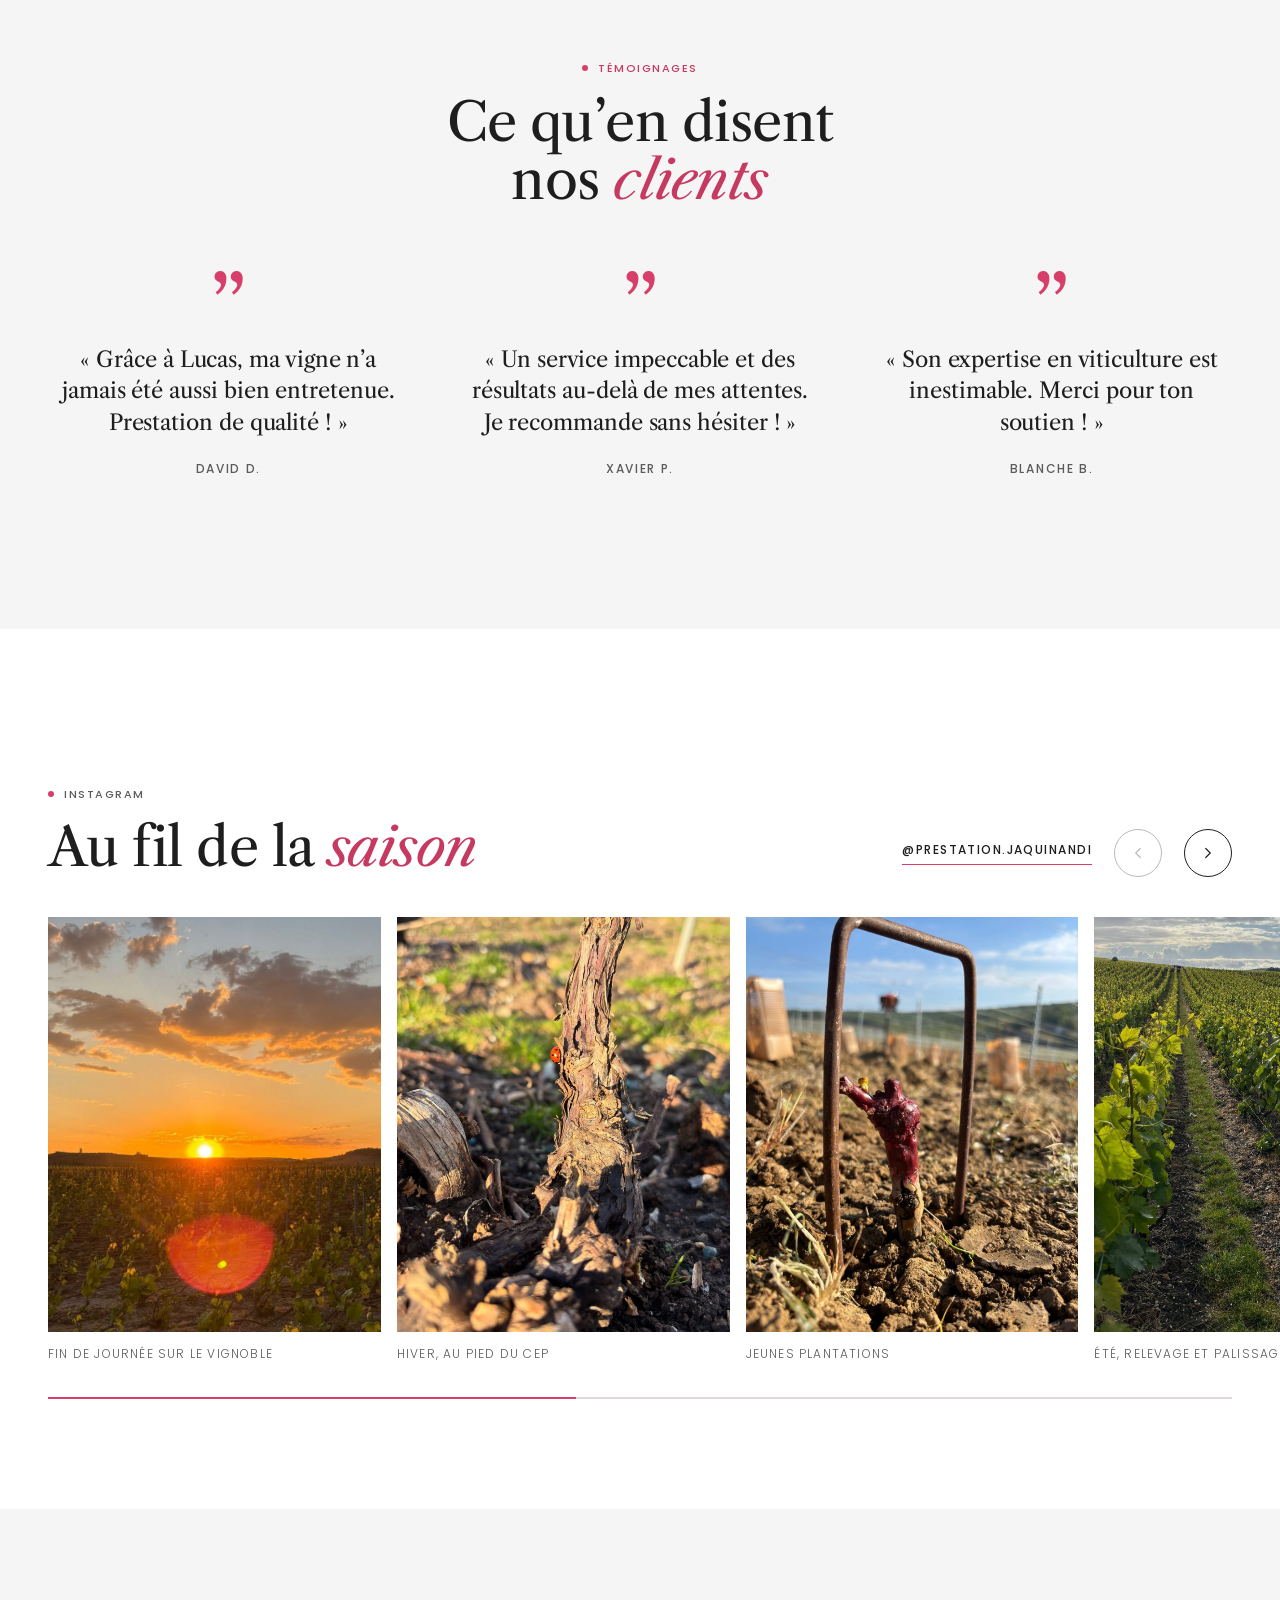
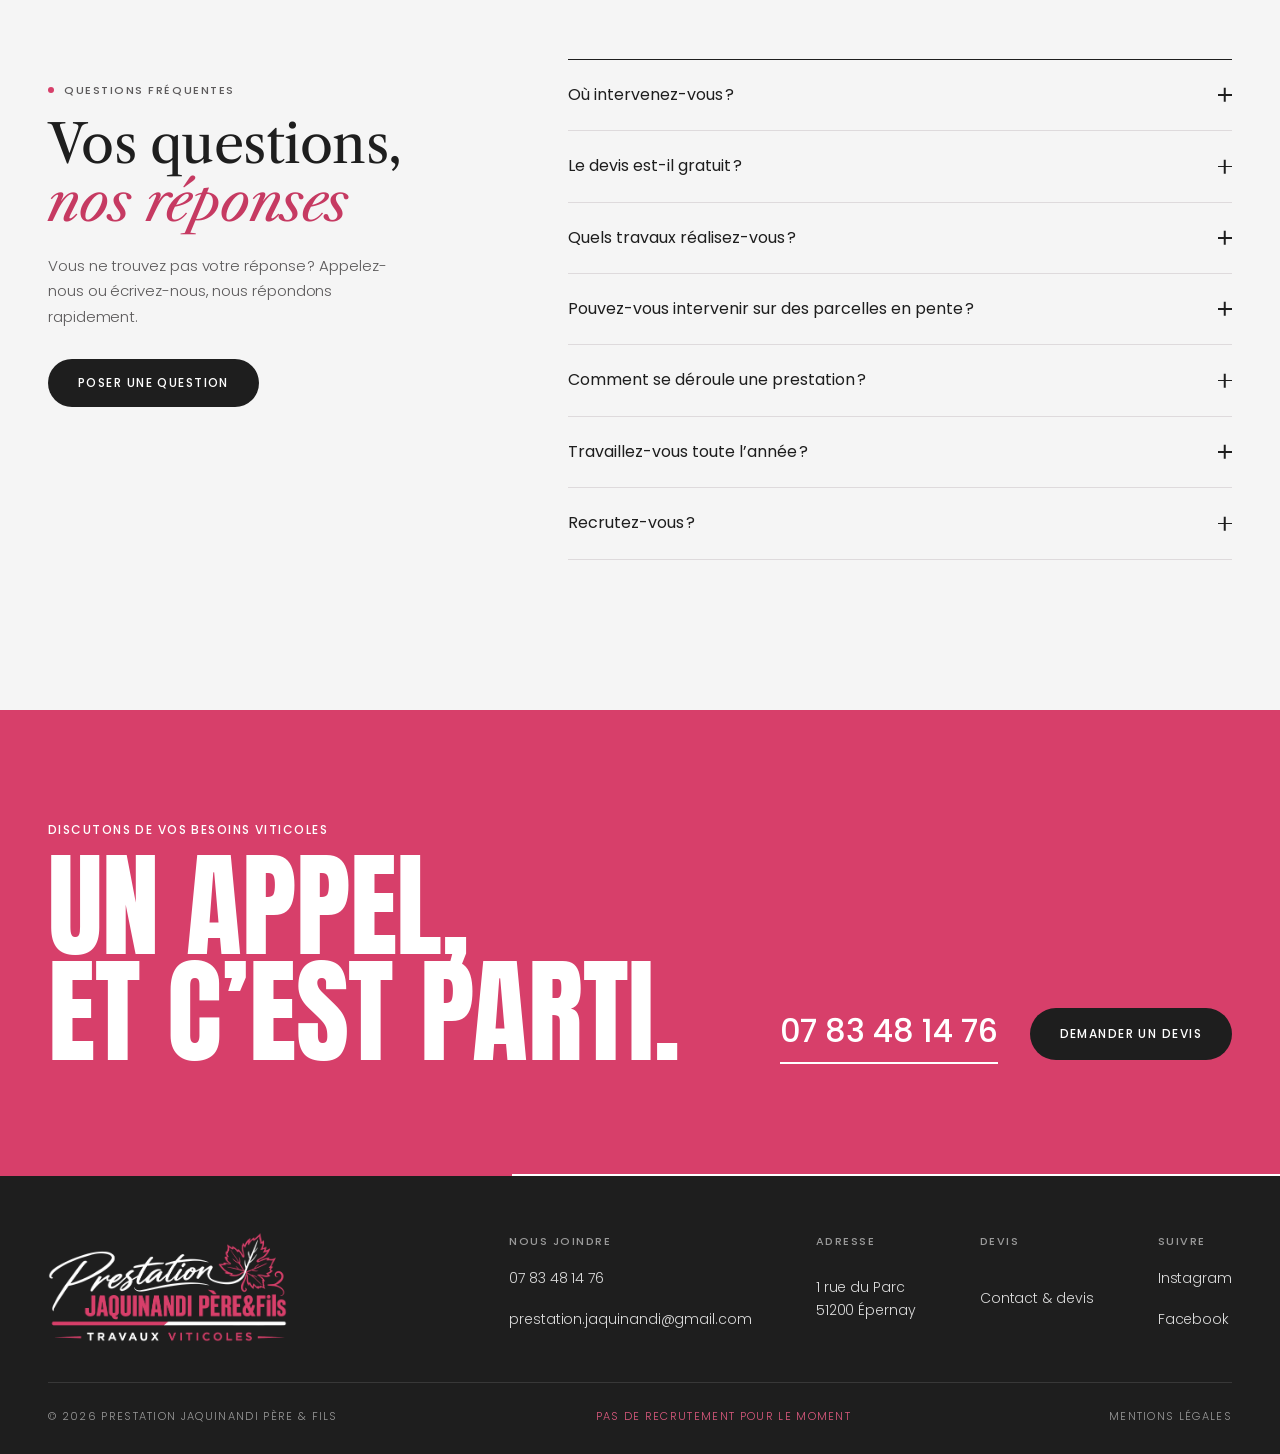
==== commit c95e122c: "optimisations perfs" ====
--- a/index.html
+++ b/index.html
@@ -283,7 +283,7 @@
       <button type="button" id="carNext" aria-label="Photos suivantes"><svg width="18" height="18" viewBox="0 0 24 24" fill="none" stroke="currentColor" stroke-width="1.6" stroke-linecap="round" aria-hidden="true"><path d="M9 6l6 6-6 6"/></svg></button>
     </div>
   </div>
-  <div class="car" id="car" tabindex="0" aria-label="Photos de la saison, faire défiler horizontalement">
+  <div class="car" id="car" tabindex="0" role="region" aria-label="Photos de la saison, faire défiler horizontalement">
     <figure><div class="ph"><img src="img/coucher-soleil.jpg" alt="Coucher de soleil sur le vignoble" loading="lazy"></div><figcaption>Fin de journée sur le vignoble</figcaption></figure>
     <figure><div class="ph"><img src="img/vieux-cep.jpg" alt="Coccinelle sur un vieux cep" loading="lazy"></div><figcaption>Hiver, au pied du cep</figcaption></figure>
     <figure><div class="ph"><img src="img/jeune-plant.jpg" alt="Jeune plant greffé" loading="lazy"></div><figcaption>Jeunes plantations</figcaption></figure>
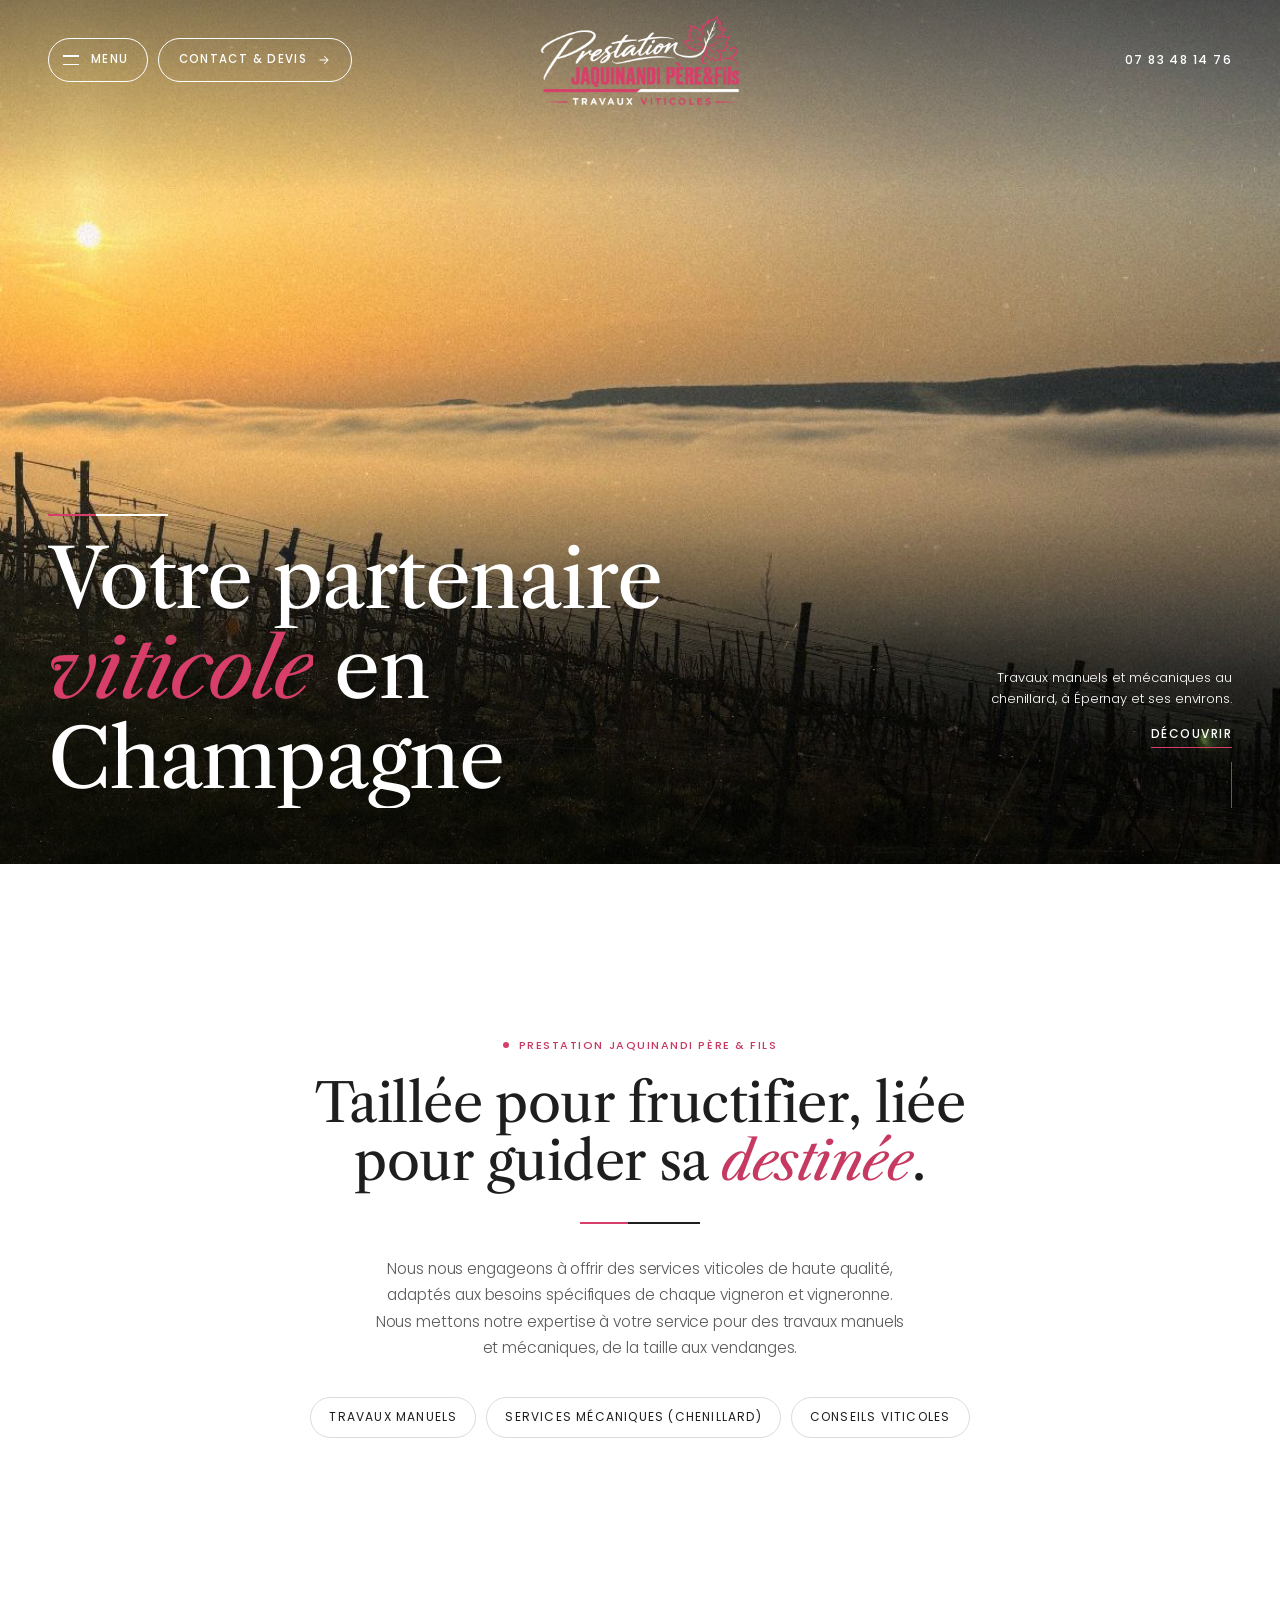
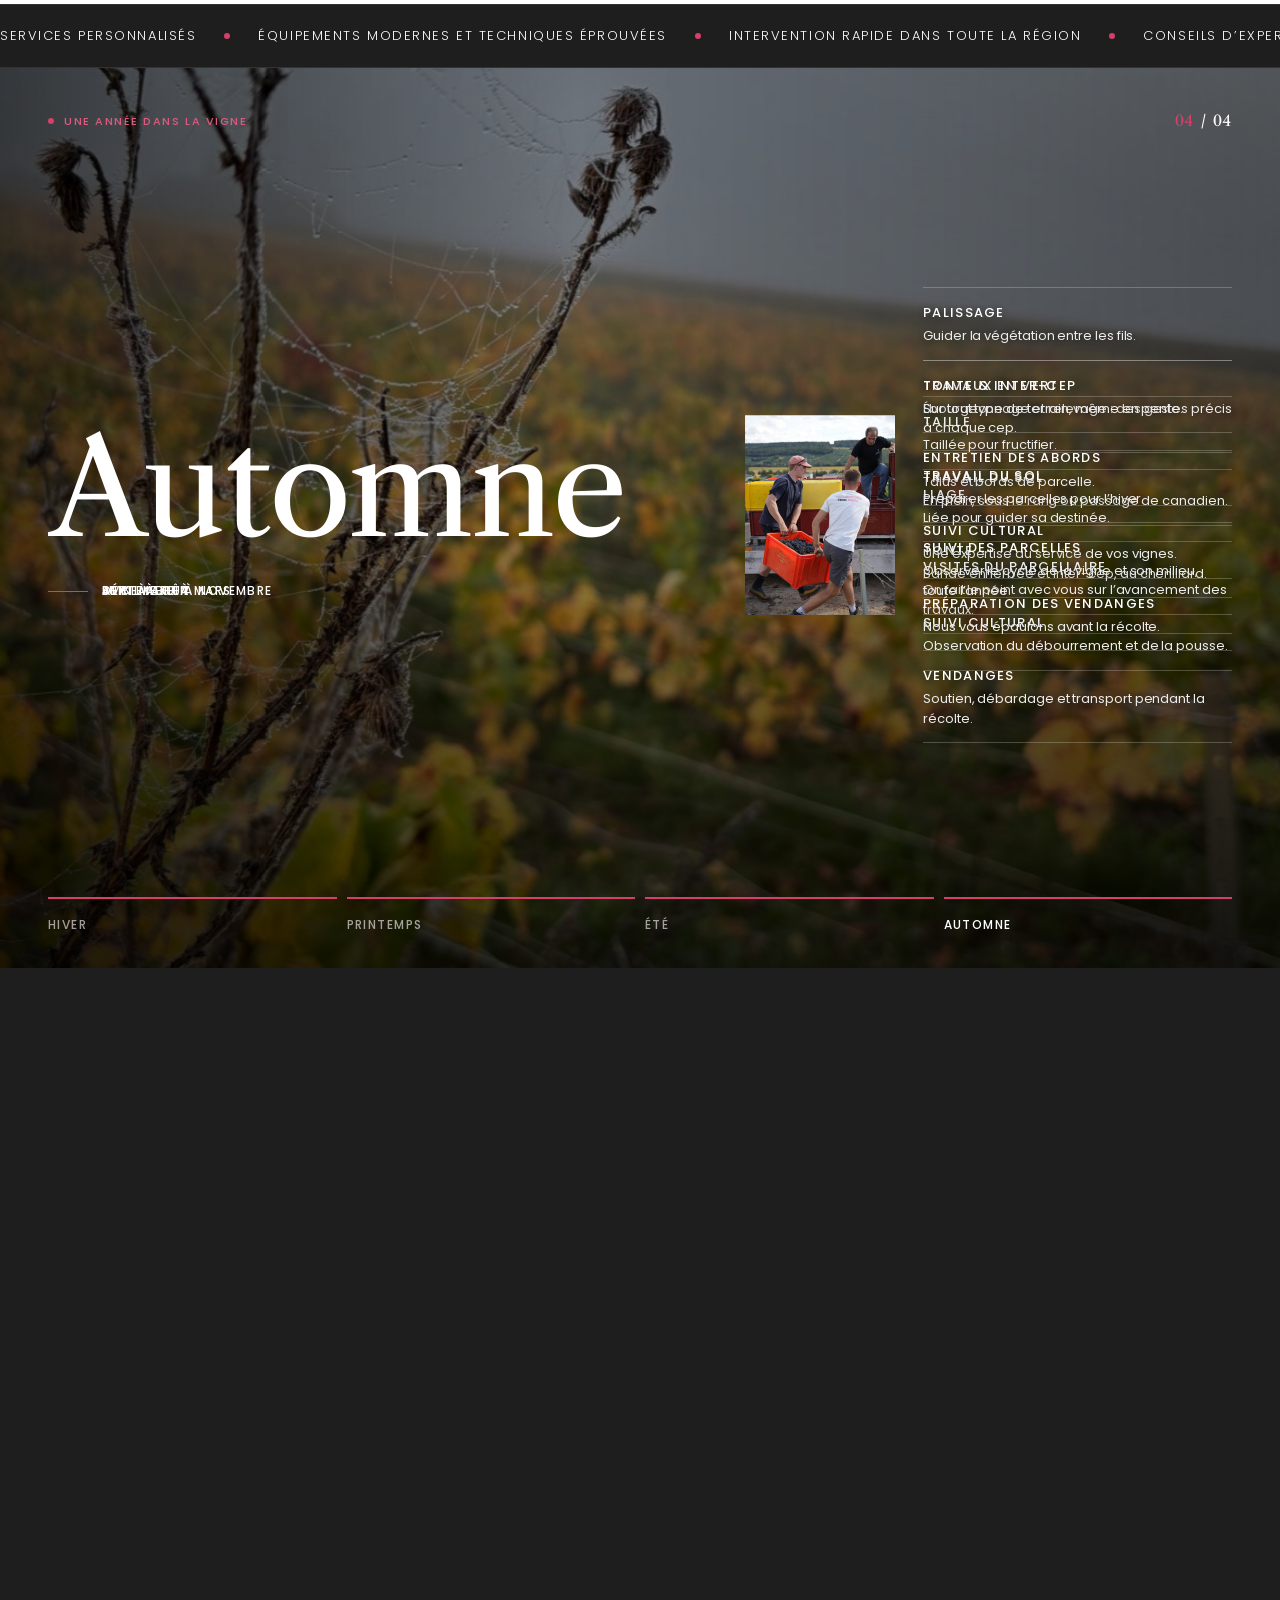
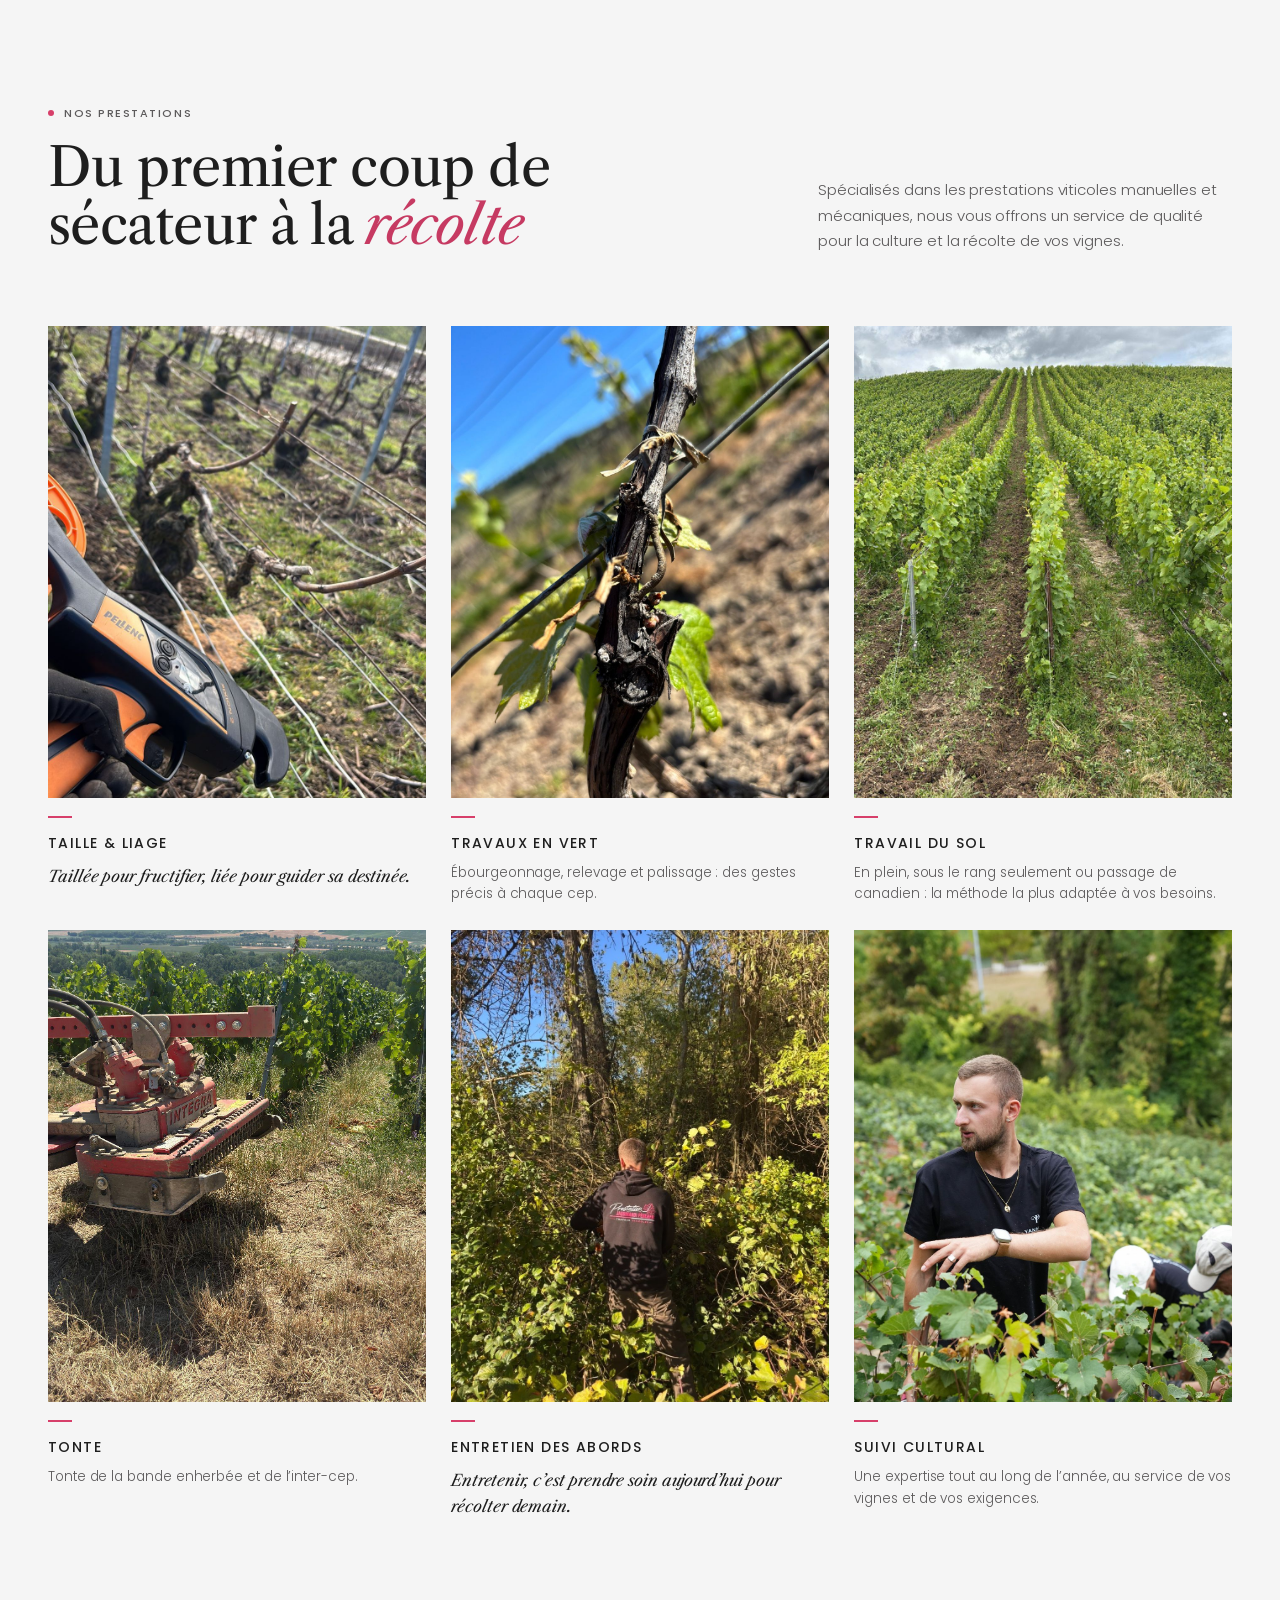
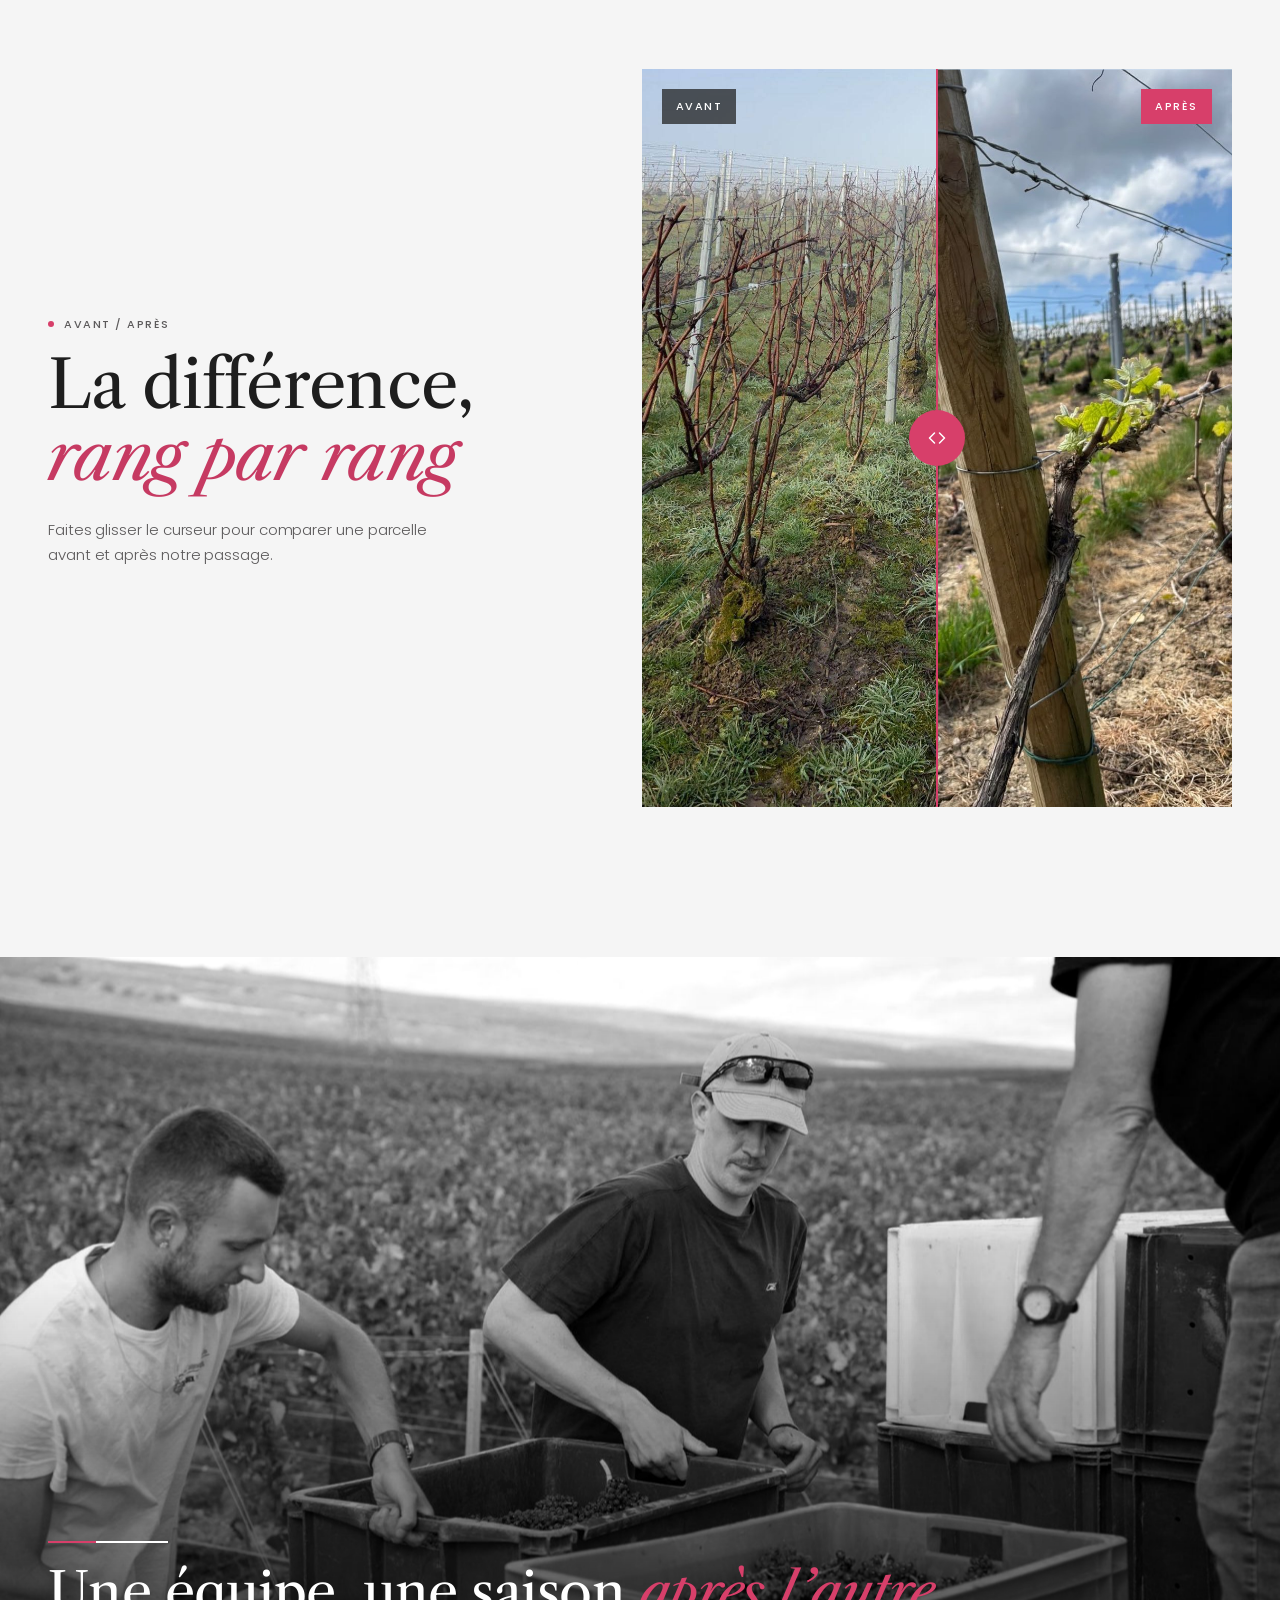
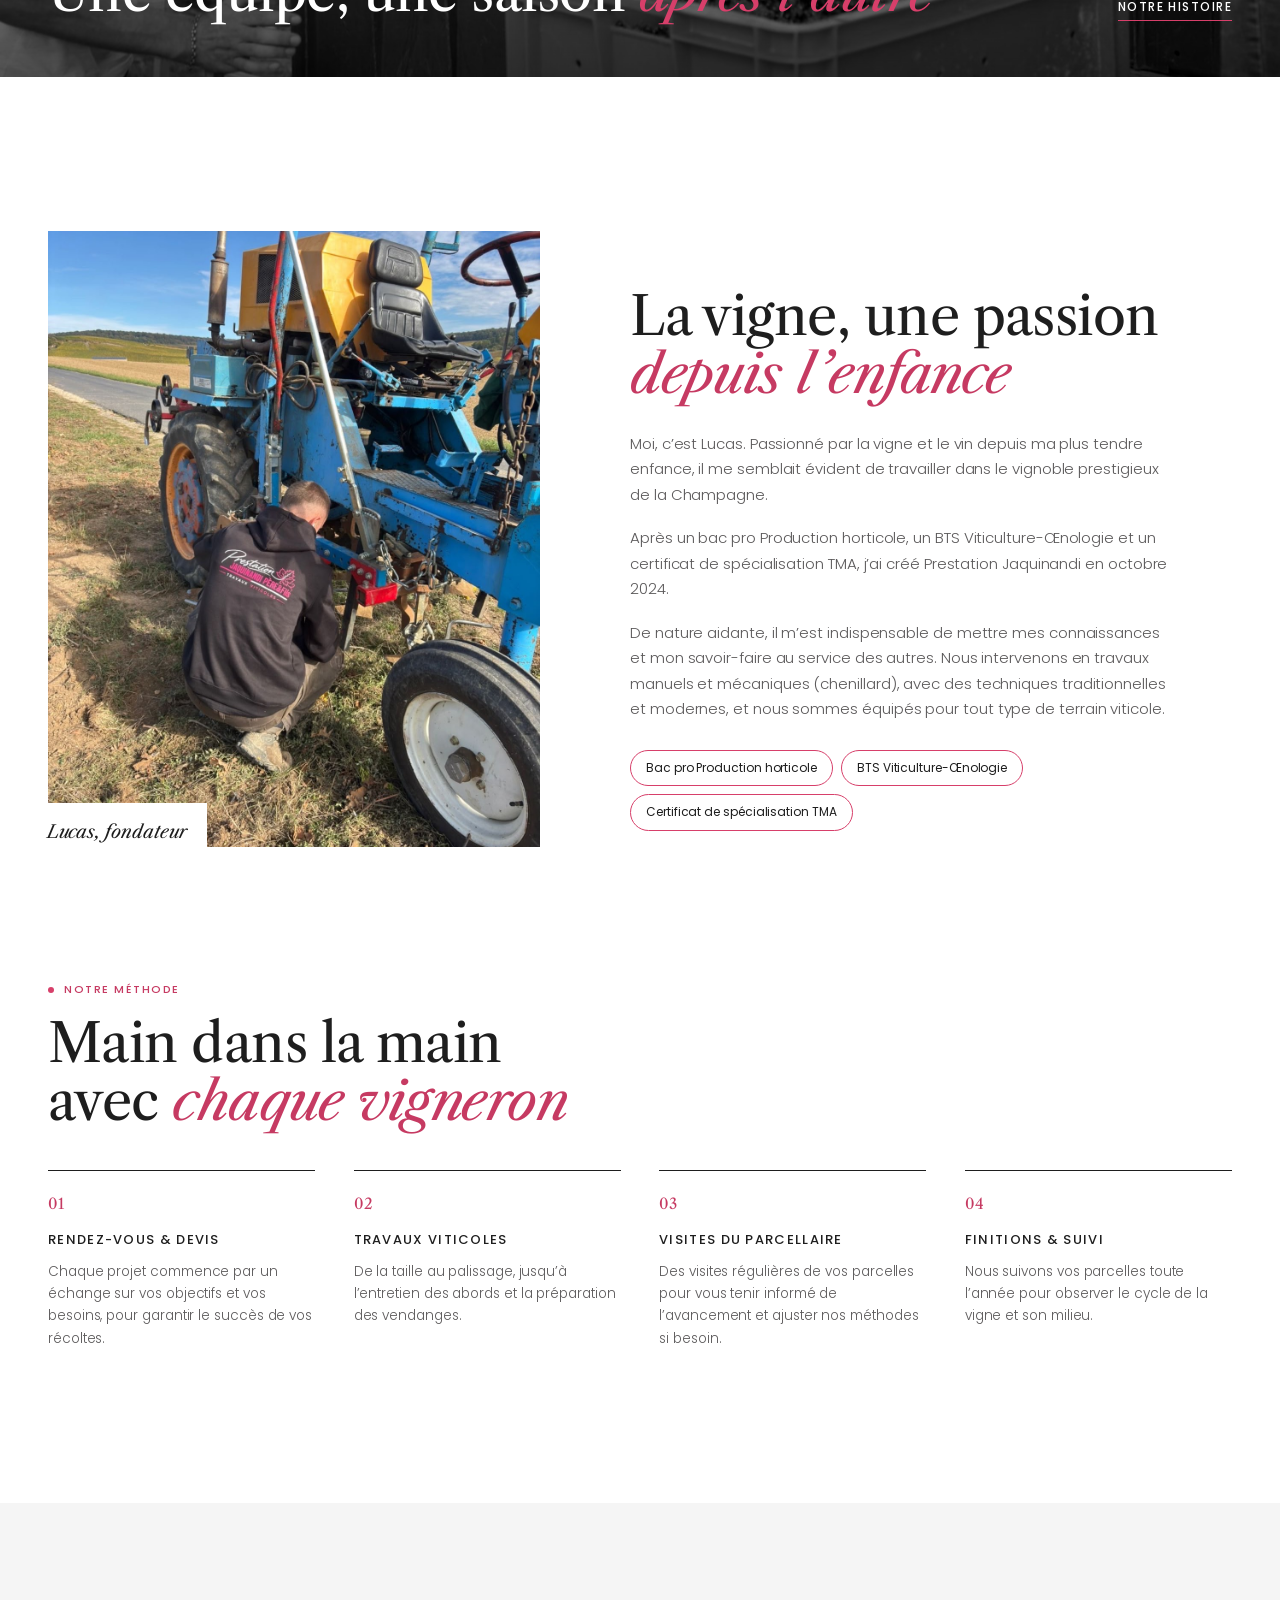
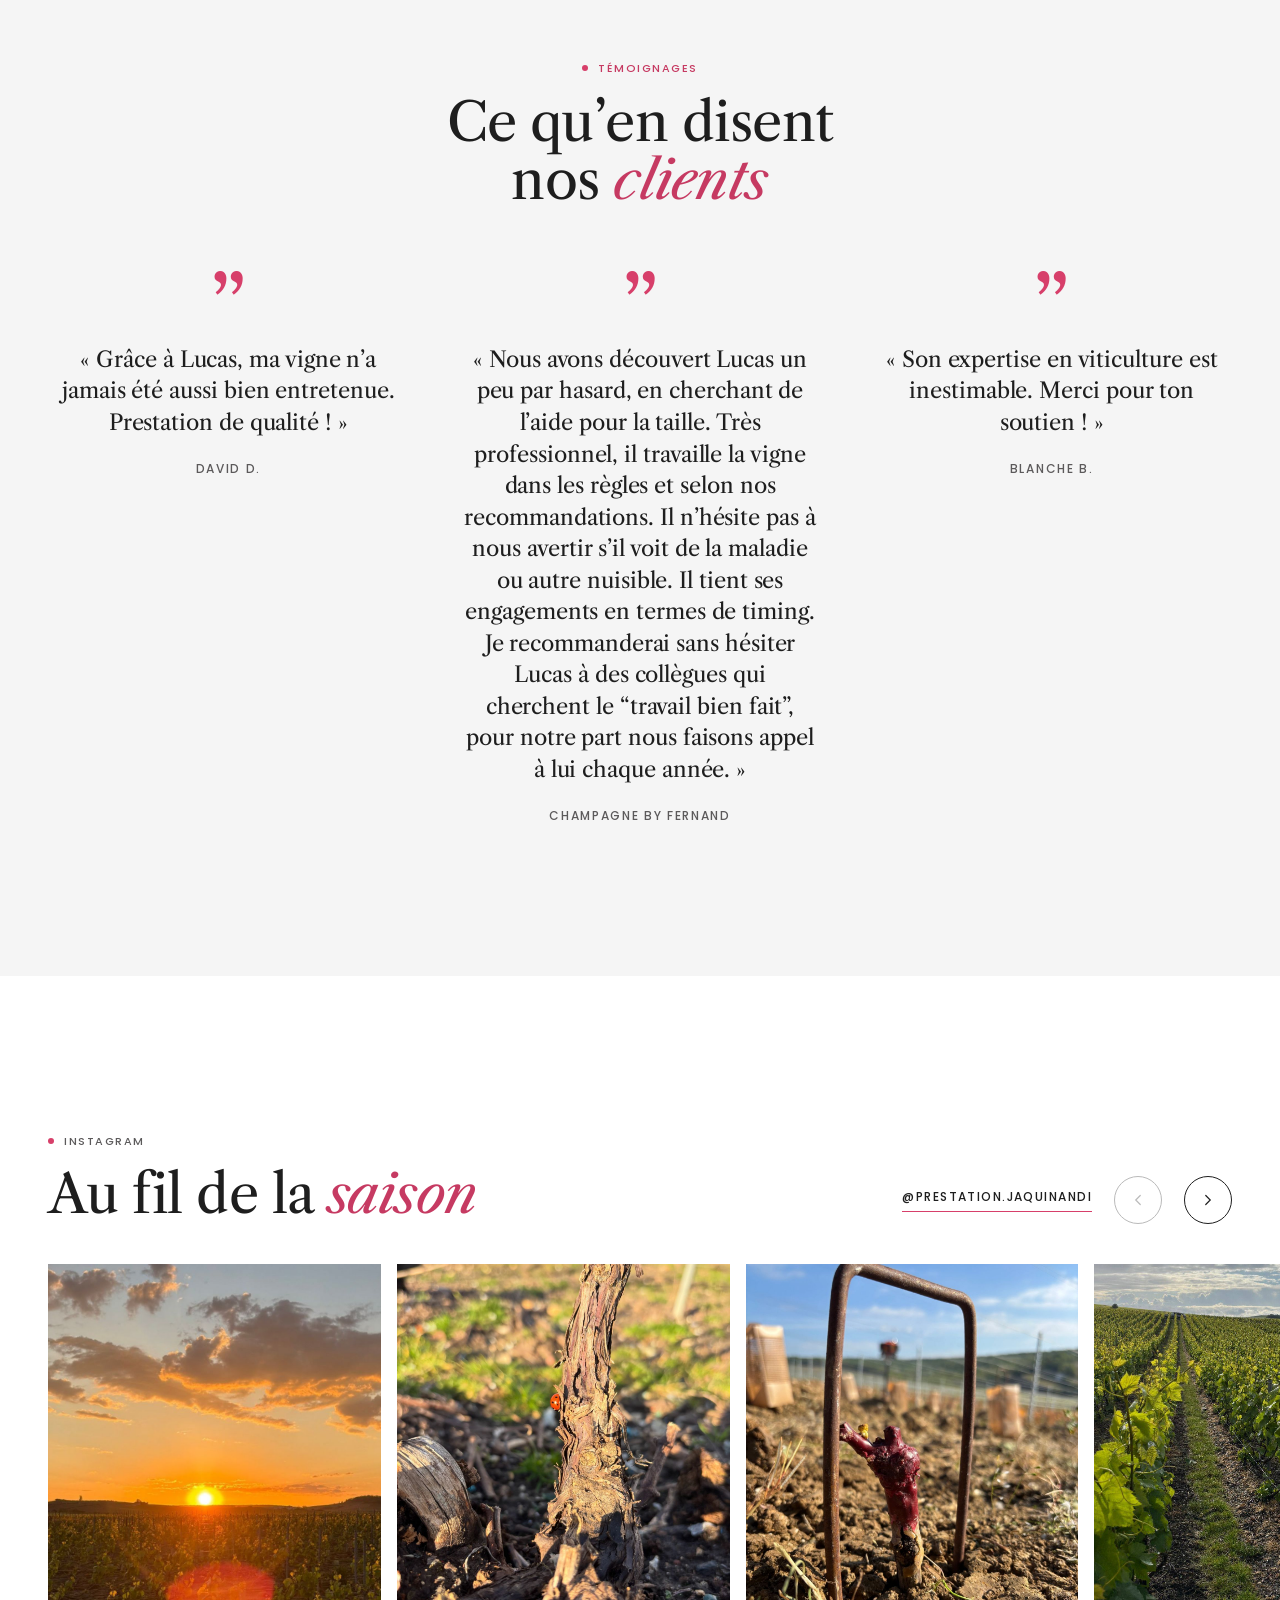
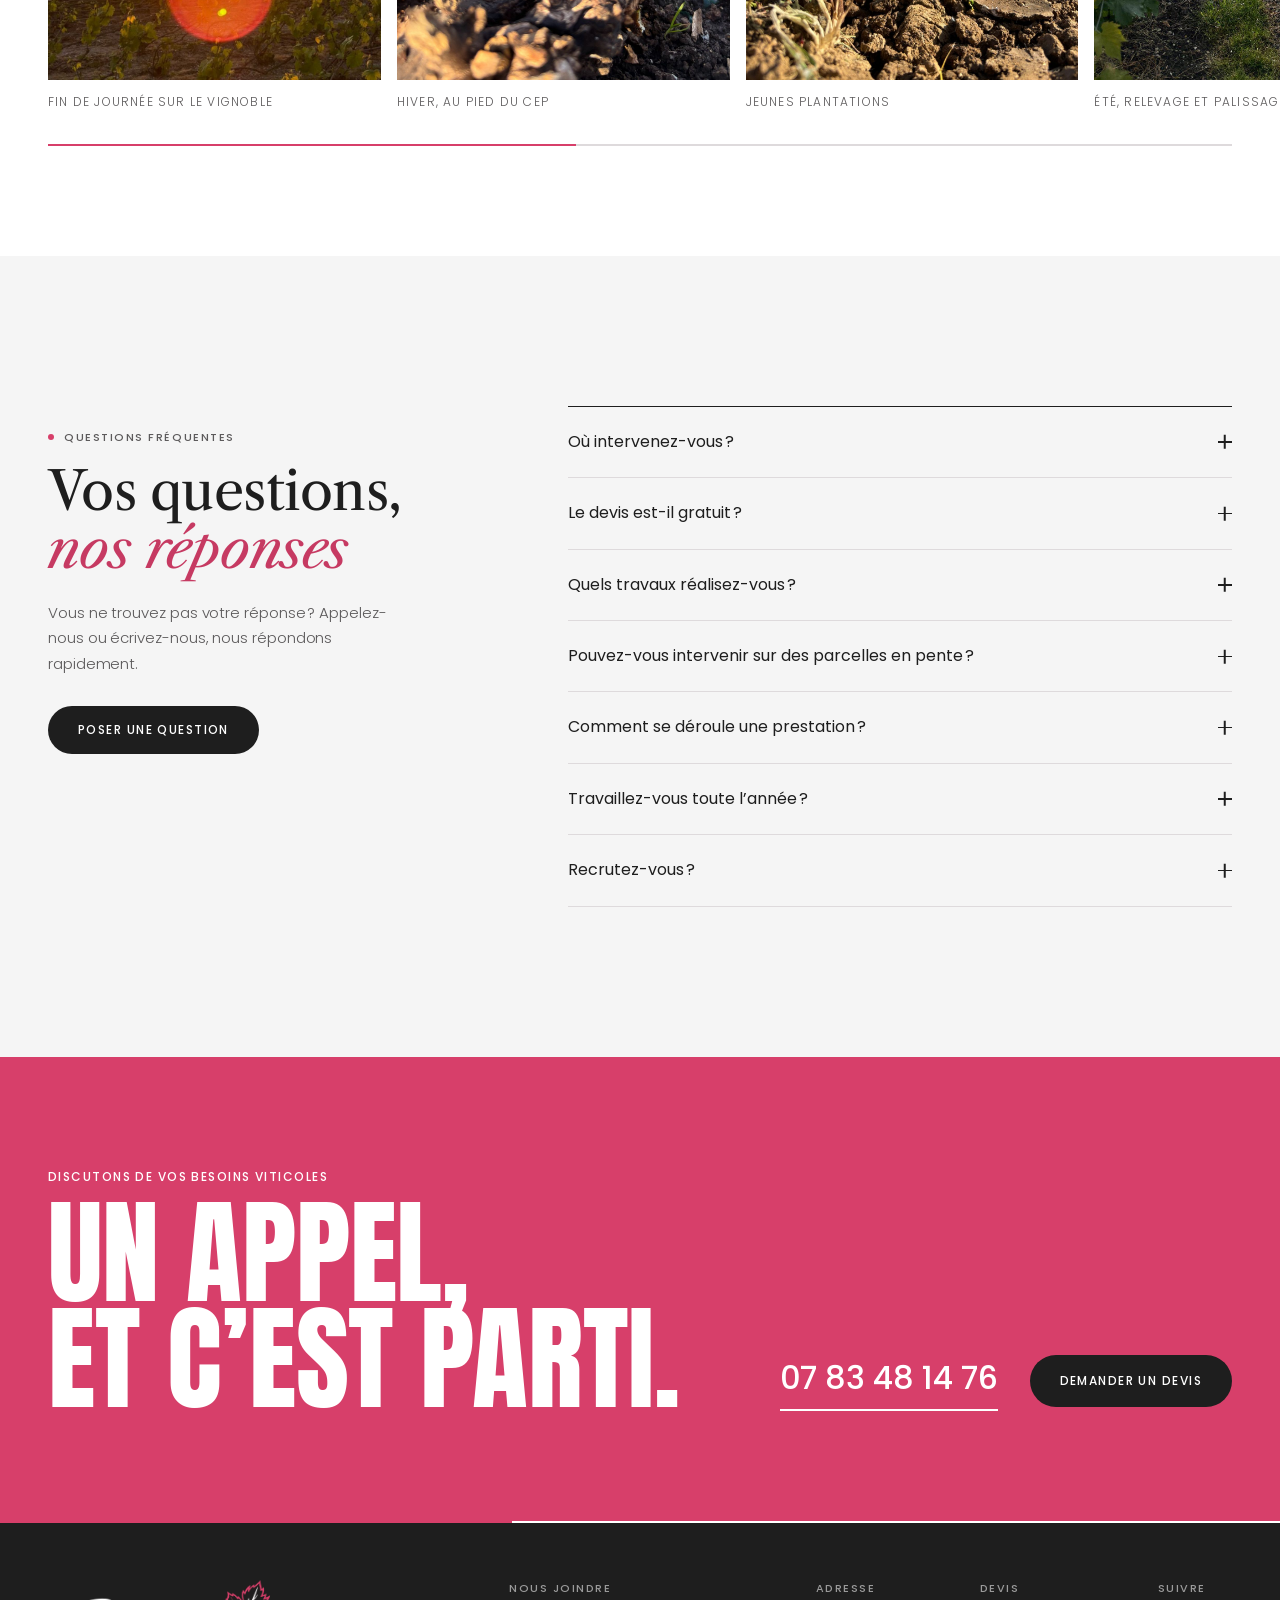
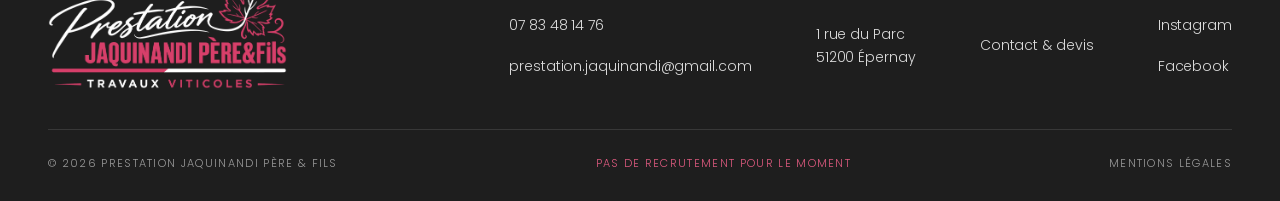
==== commit 231875e6: "changements avis" ====
--- a/index.html
+++ b/index.html
@@ -261,7 +261,7 @@
   <h2 class="h2 rv d1" id="quotes-t">Ce qu’en disent nos <em>clients</em></h2>
   <div class="q-grid">
     <figure class="rv"><blockquote>«&nbsp;Grâce à Lucas, ma vigne n’a jamais été aussi bien entretenue. Prestation de qualité !&nbsp;»</blockquote><figcaption>David D.</figcaption></figure>
-    <figure class="rv d1"><blockquote>«&nbsp;Un service impeccable et des résultats au-delà de mes attentes. Je recommande sans hésiter !&nbsp;»</blockquote><figcaption>Xavier P.</figcaption></figure>
+    <figure class="rv d1"><blockquote>«&nbsp;Nous avons découvert Lucas un peu par hasard, en cherchant de l’aide pour la taille. Très professionnel, il travaille la vigne dans les règles et selon nos recommandations. Il n’hésite pas à nous avertir s’il voit de la maladie ou autre nuisible. Il tient ses engagements en termes de timing. Je recommanderai sans hésiter Lucas à des collègues qui cherchent le “travail bien fait”, pour notre part nous faisons appel à lui chaque année.&nbsp;»</blockquote><figcaption>Champagne by Fernand</figcaption></figure>
     <figure class="rv d2"><blockquote>«&nbsp;Son expertise en viticulture est inestimable. Merci pour ton soutien !&nbsp;»</blockquote><figcaption>Blanche B.</figcaption></figure>
   </div>
 </section>
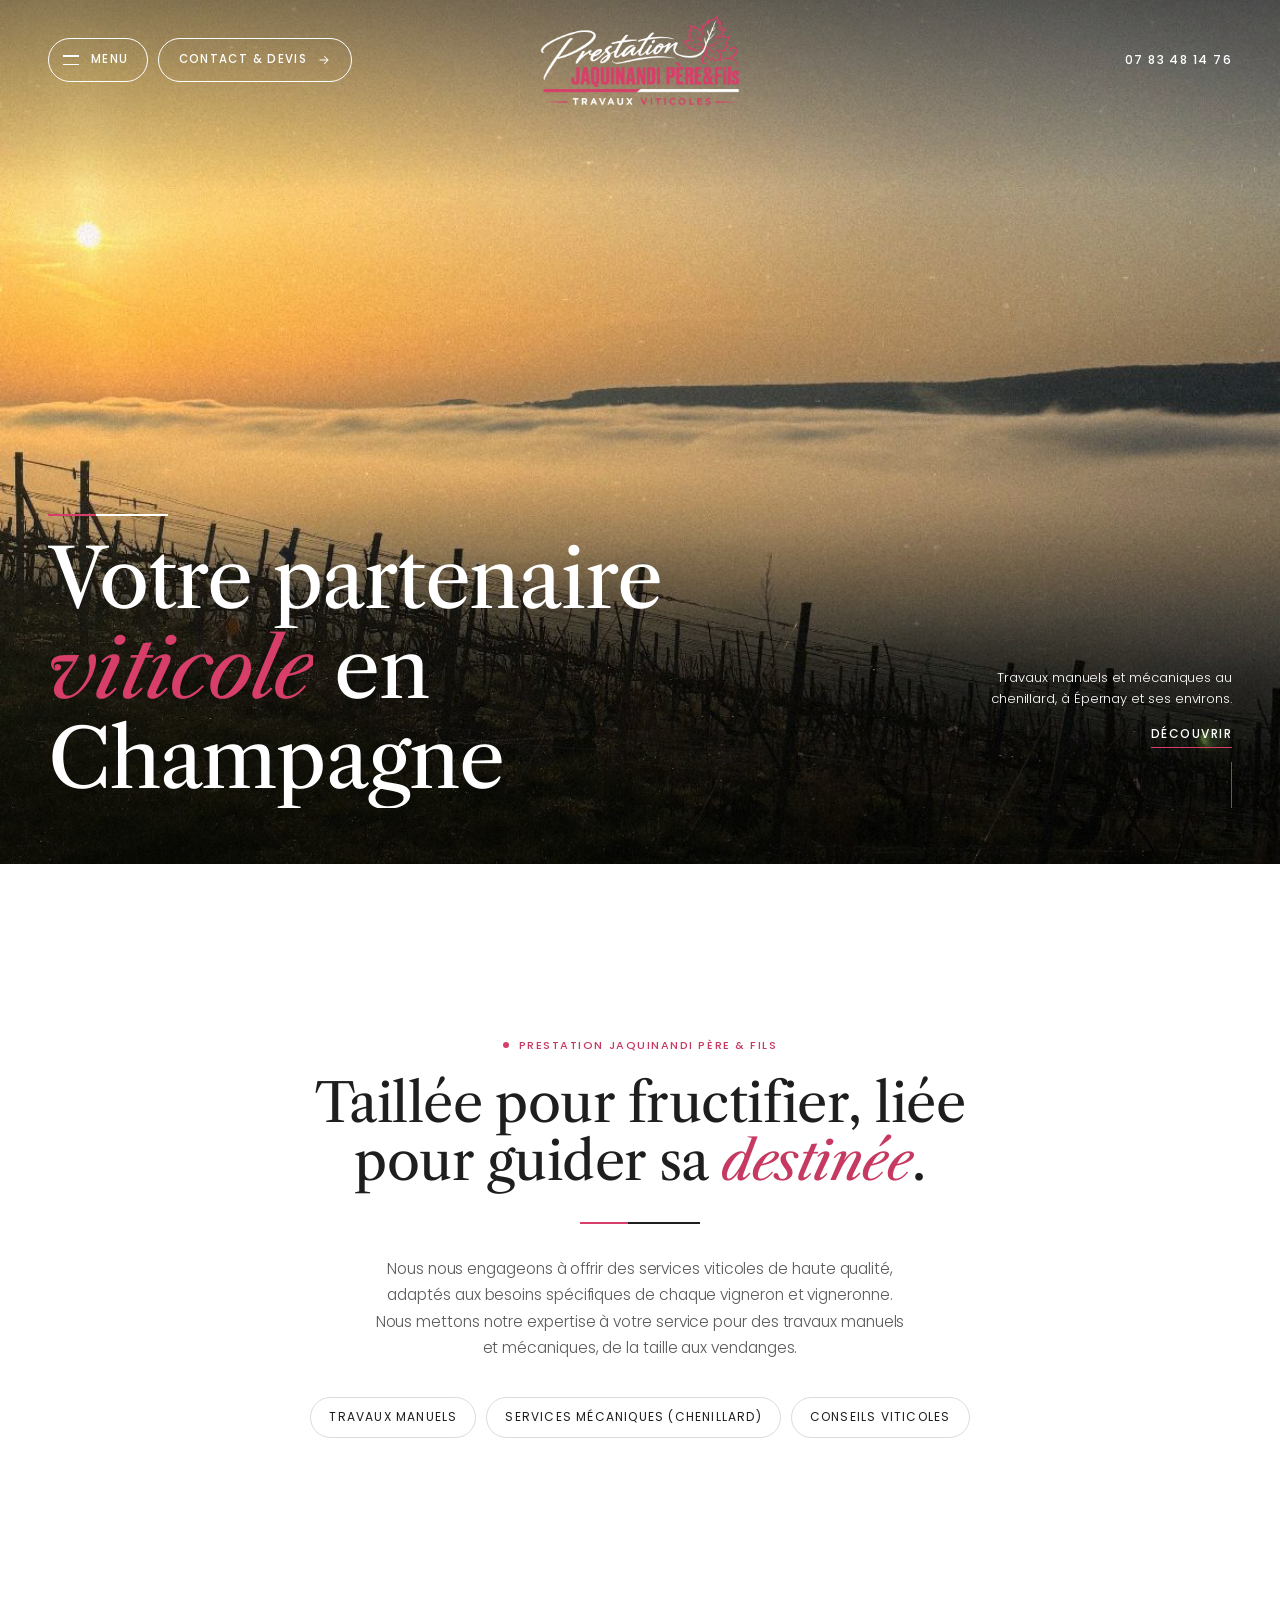
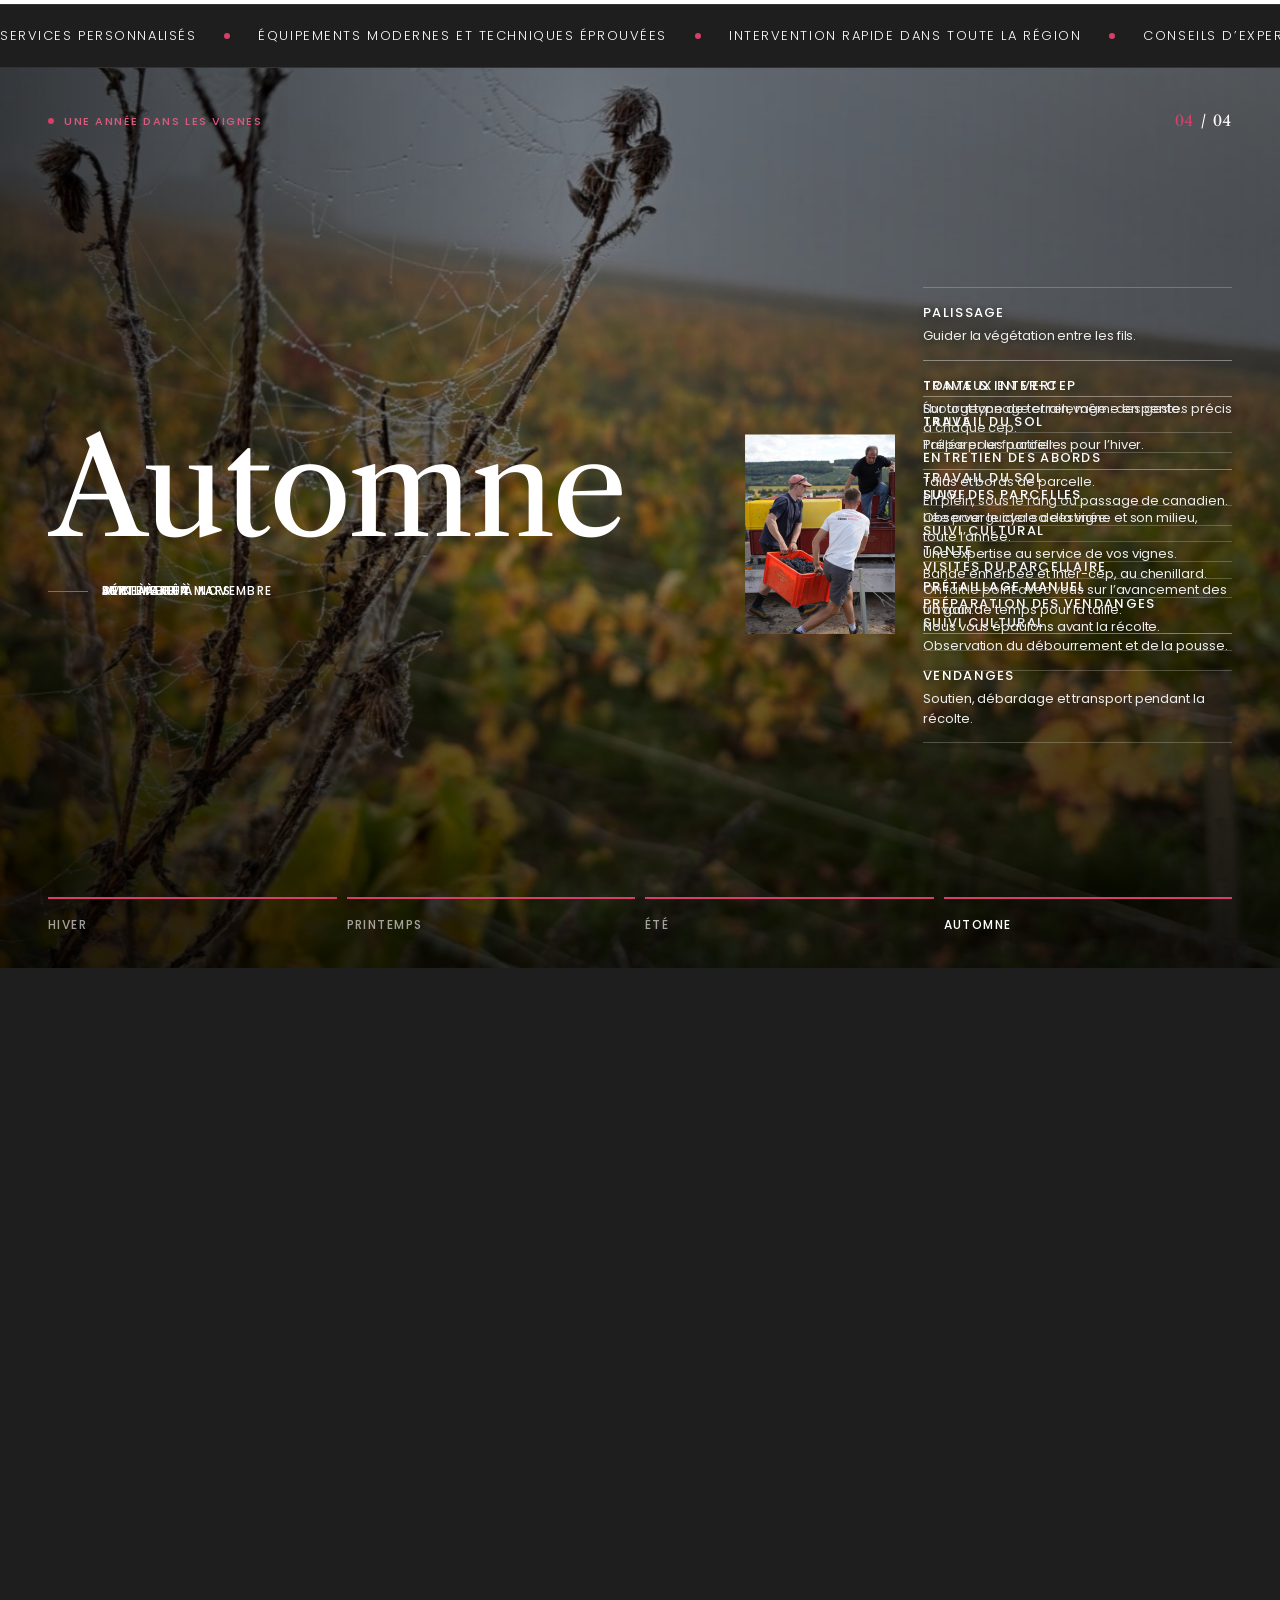
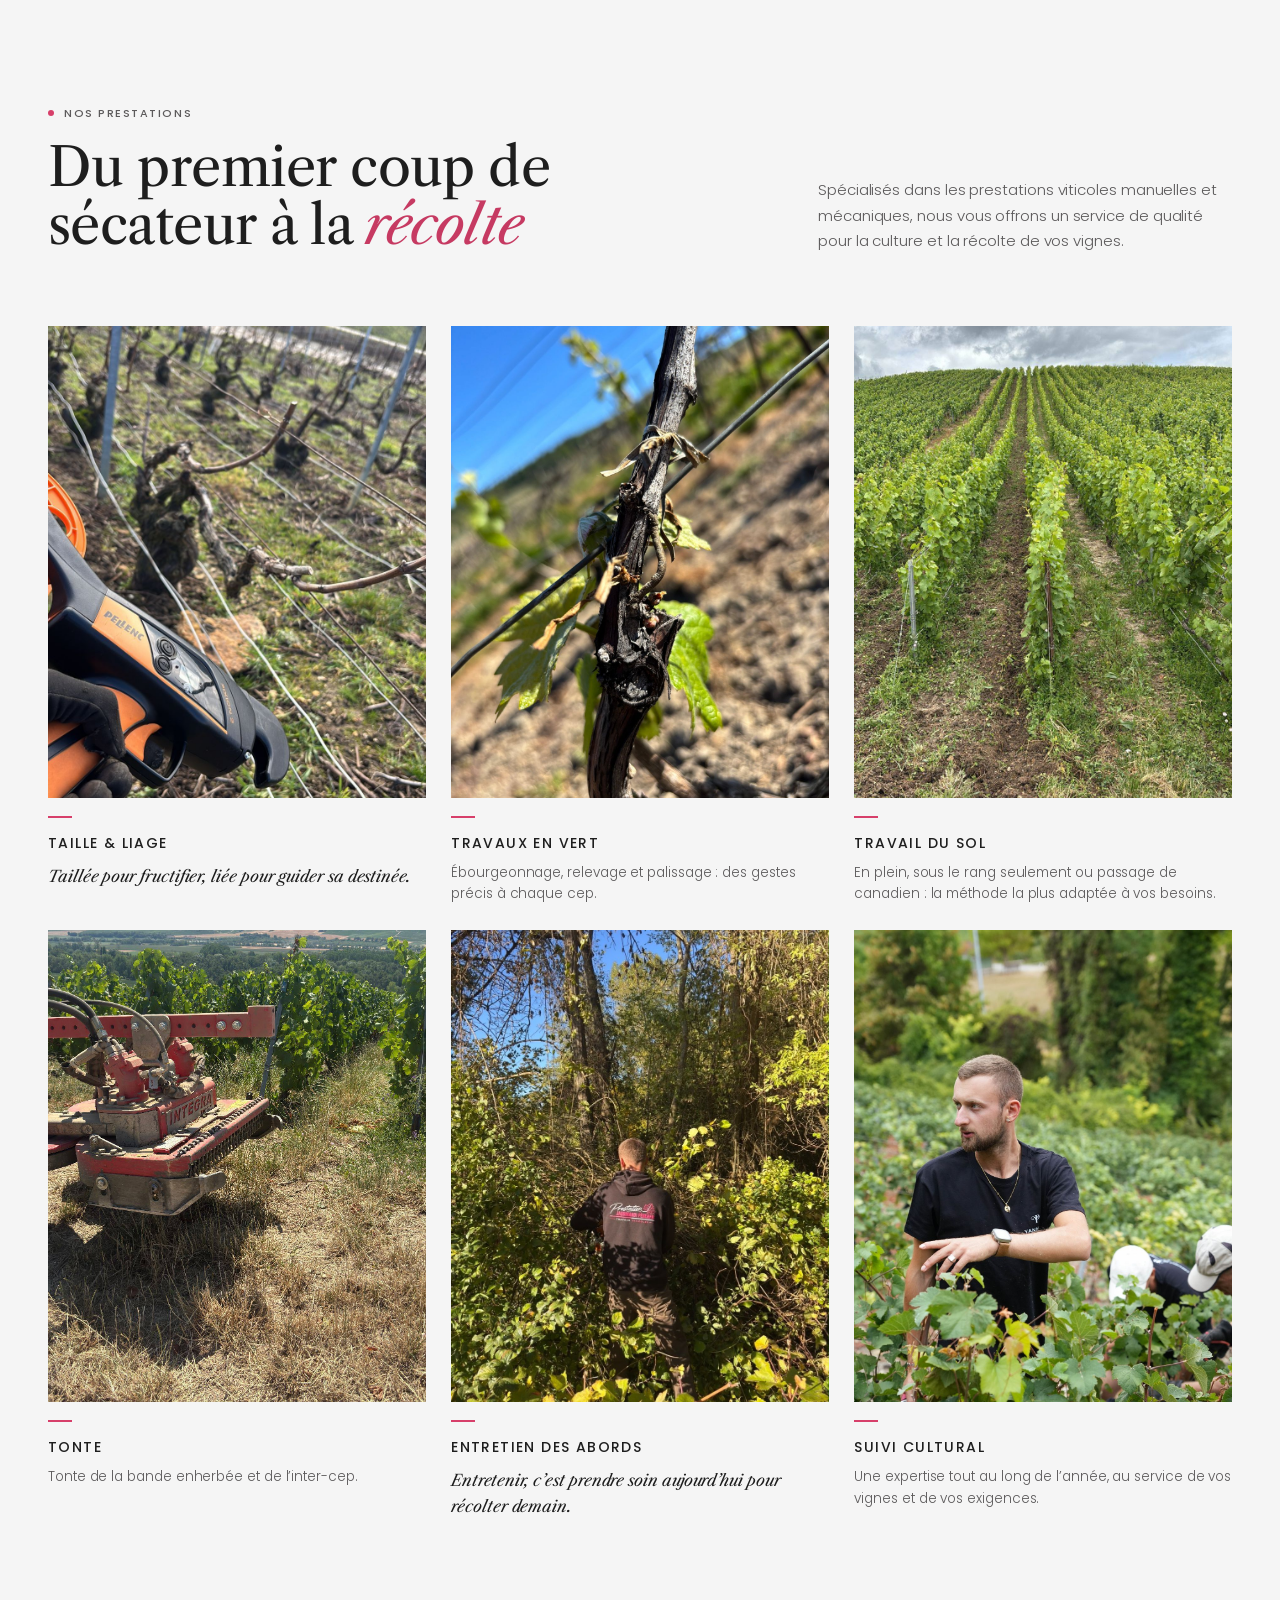
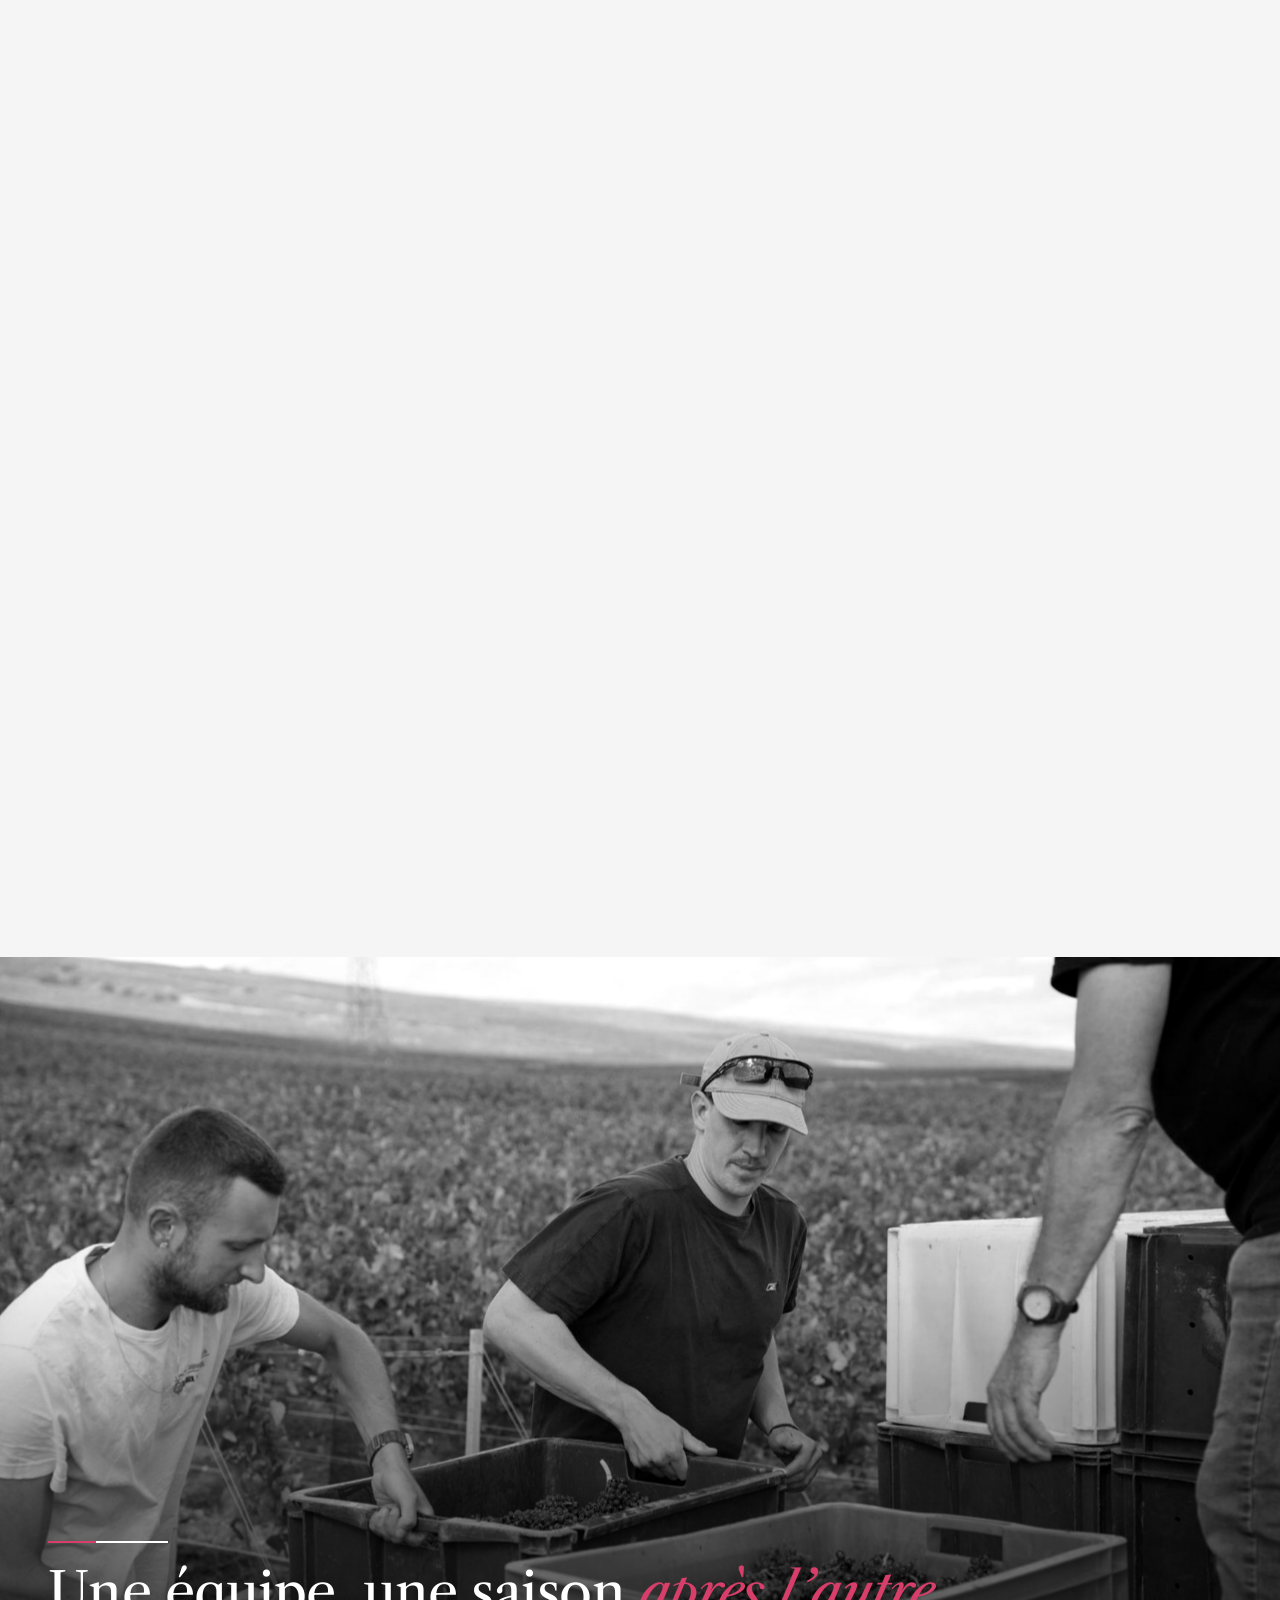
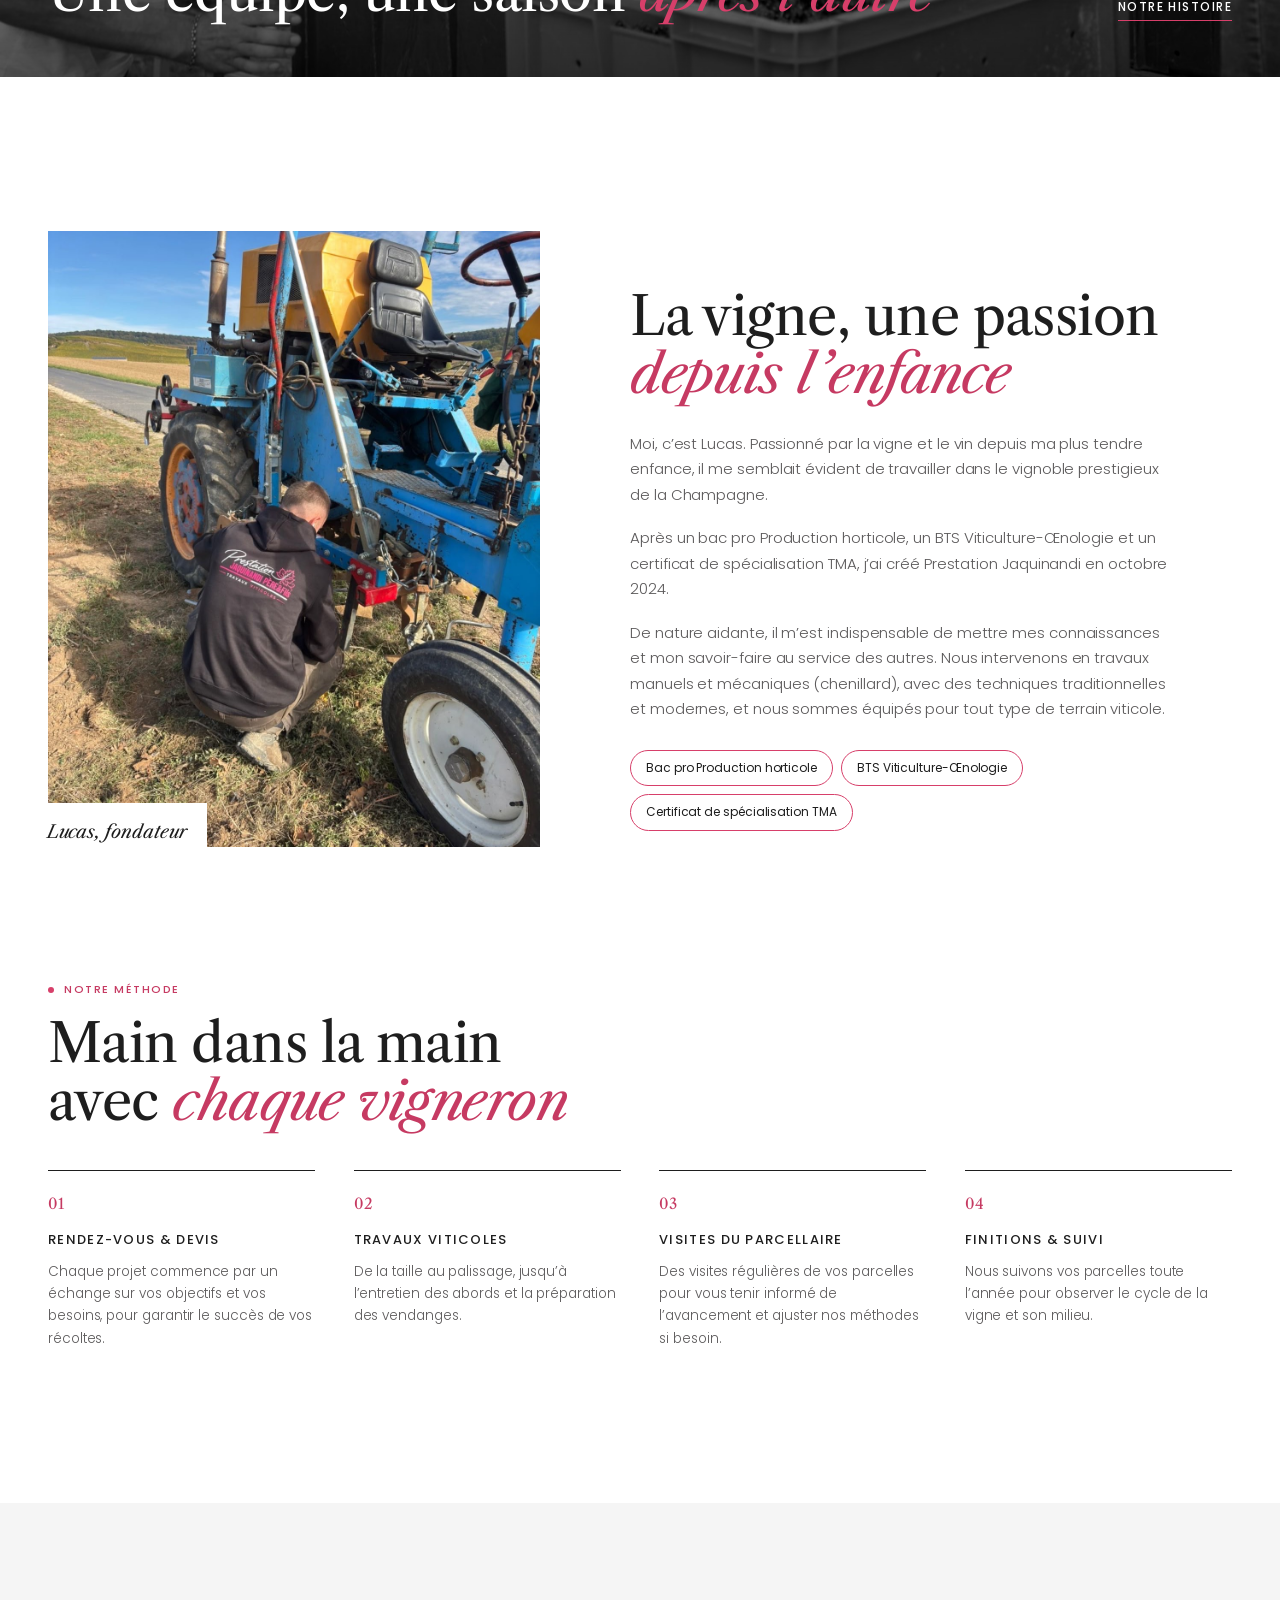
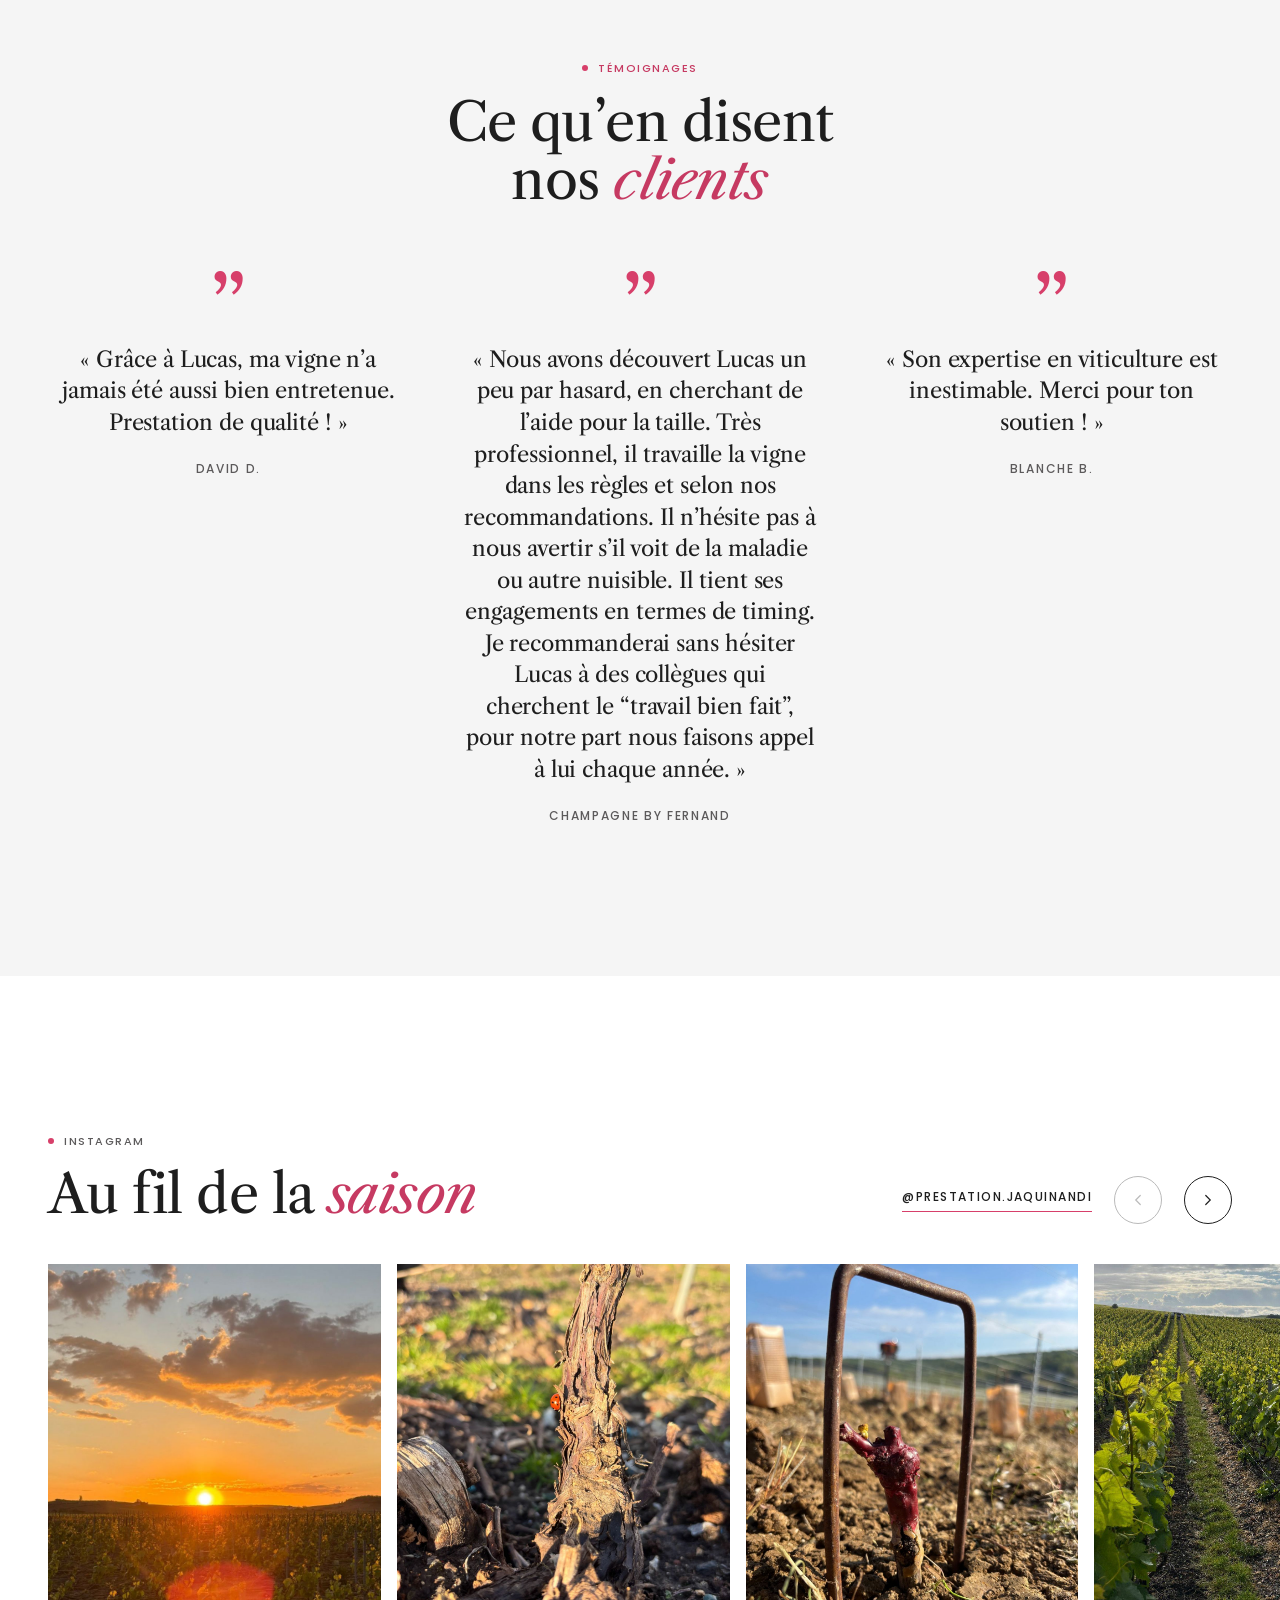
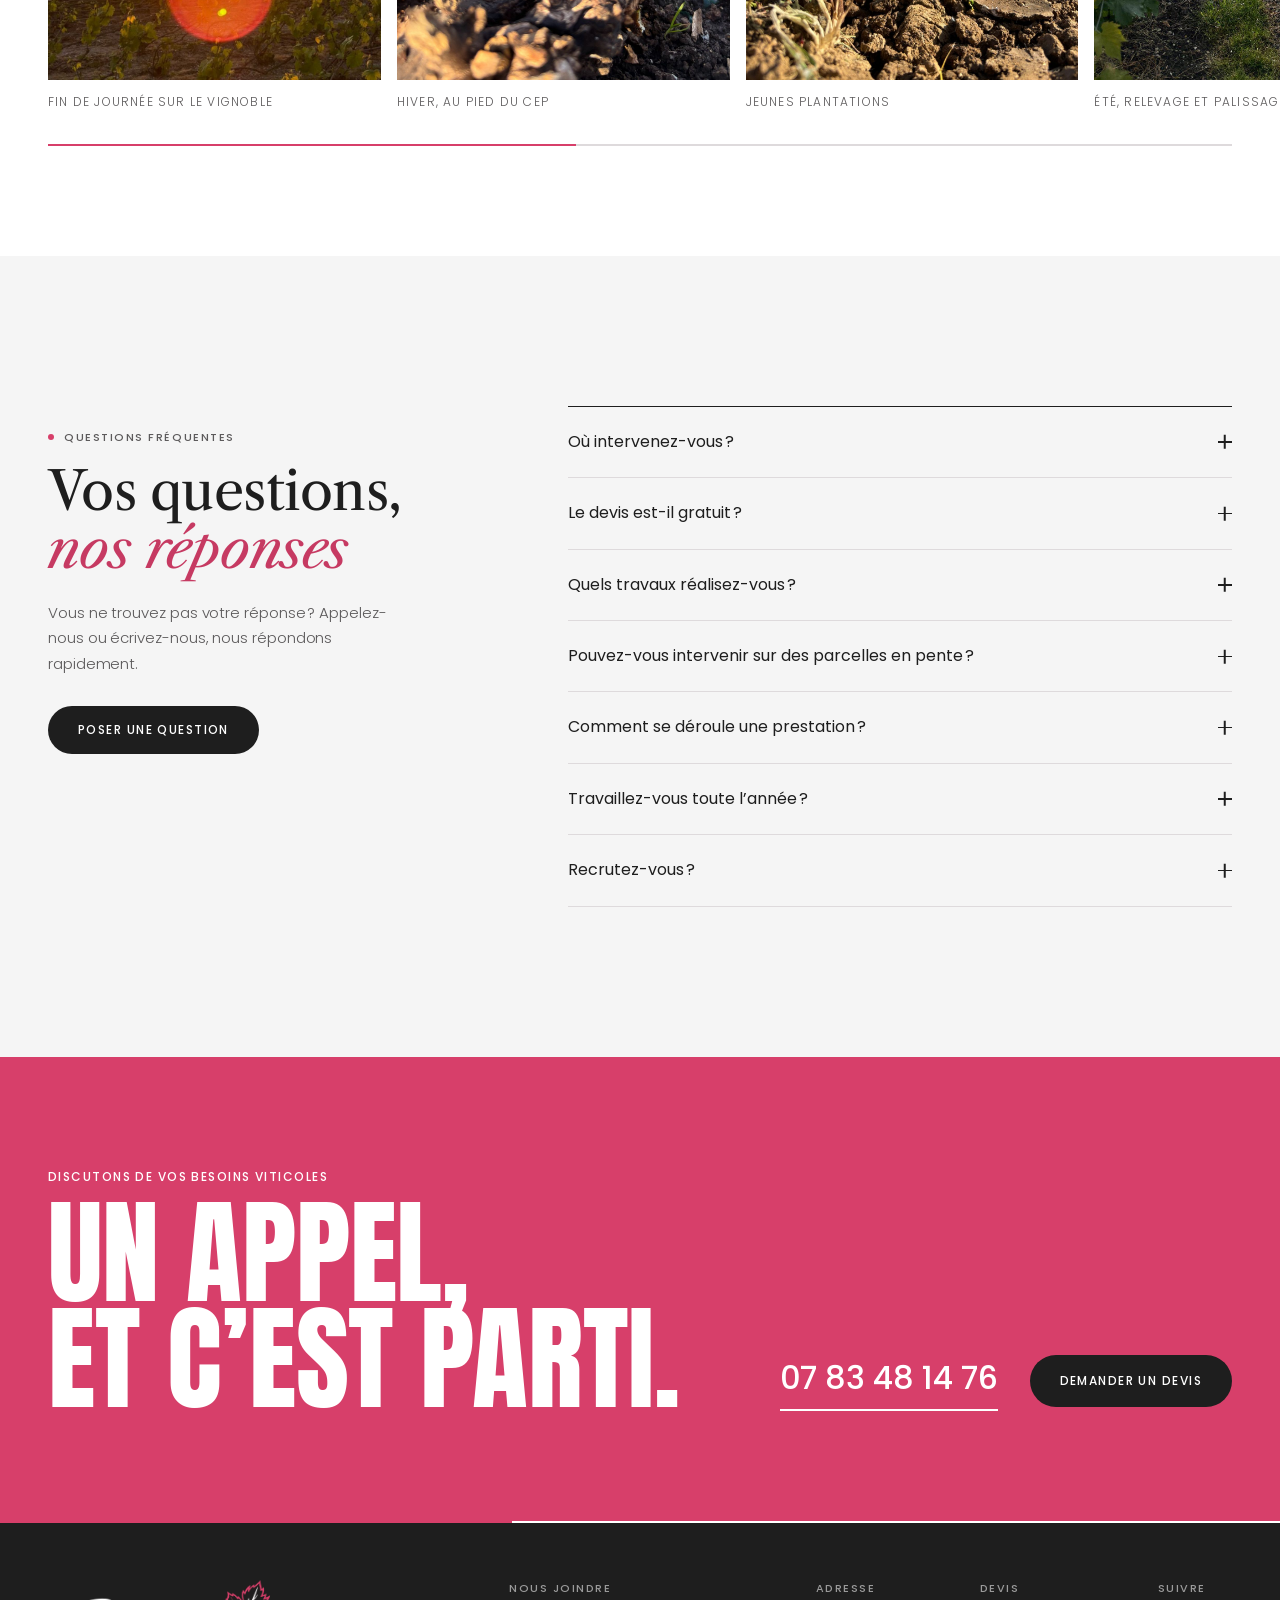
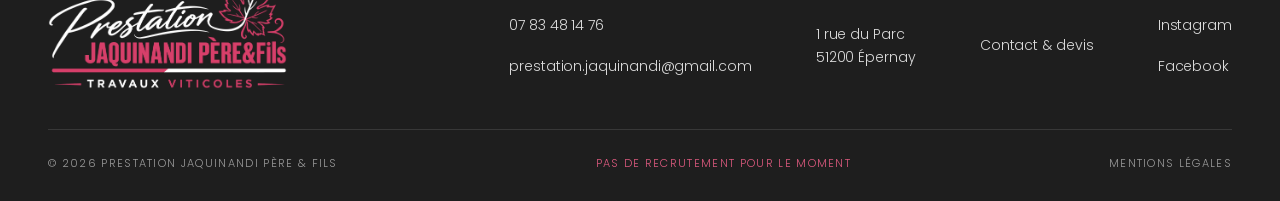
==== commit 4873f1c2: "lil updates" ====
--- a/index.html
+++ b/index.html
@@ -97,7 +97,7 @@
     <div class="s-shade"></div>
     <div class="s-ui wrap">
       <div class="s-head">
-        <h2 class="lbl" id="saisons-t">Une année dans la vigne</h2>
+        <h2 class="lbl" id="saisons-t">Une année dans les vignes</h2>
         <span class="s-count" aria-hidden="true"><b id="sNum">01</b> / 04</span>
       </div>
       <div class="s-body" id="sBody">
@@ -161,6 +161,7 @@
             <ul class="s-list">
               <li><b>Travail du sol</b><span>Préparer les parcelles pour l’hiver.</span></li>
               <li><b>Suivi des parcelles</b><span>Observer le cycle de la vigne et son milieu, toute l’année.</span></li>
+              <li><b>Prétaillage manuel</b><span>Un gain de temps pour la taille.</span></li>
             </ul>
           </div>
         </article>
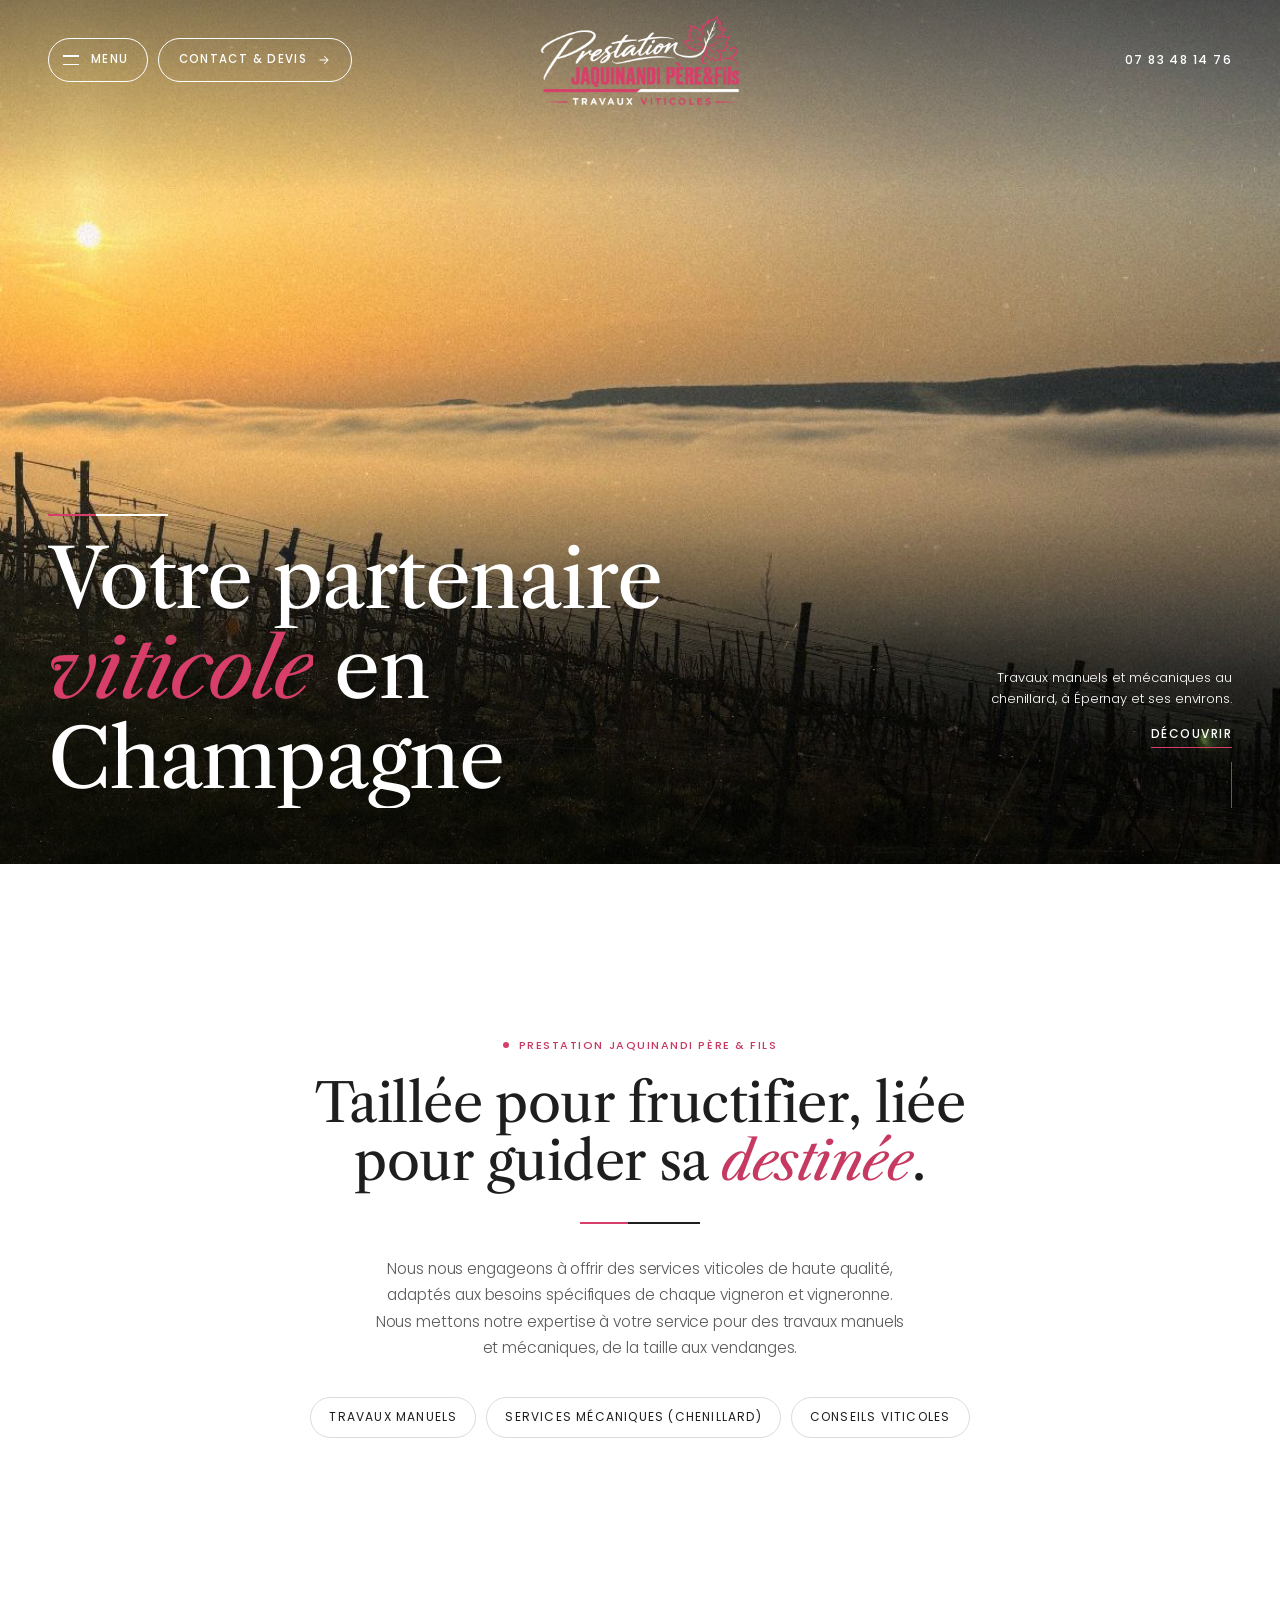
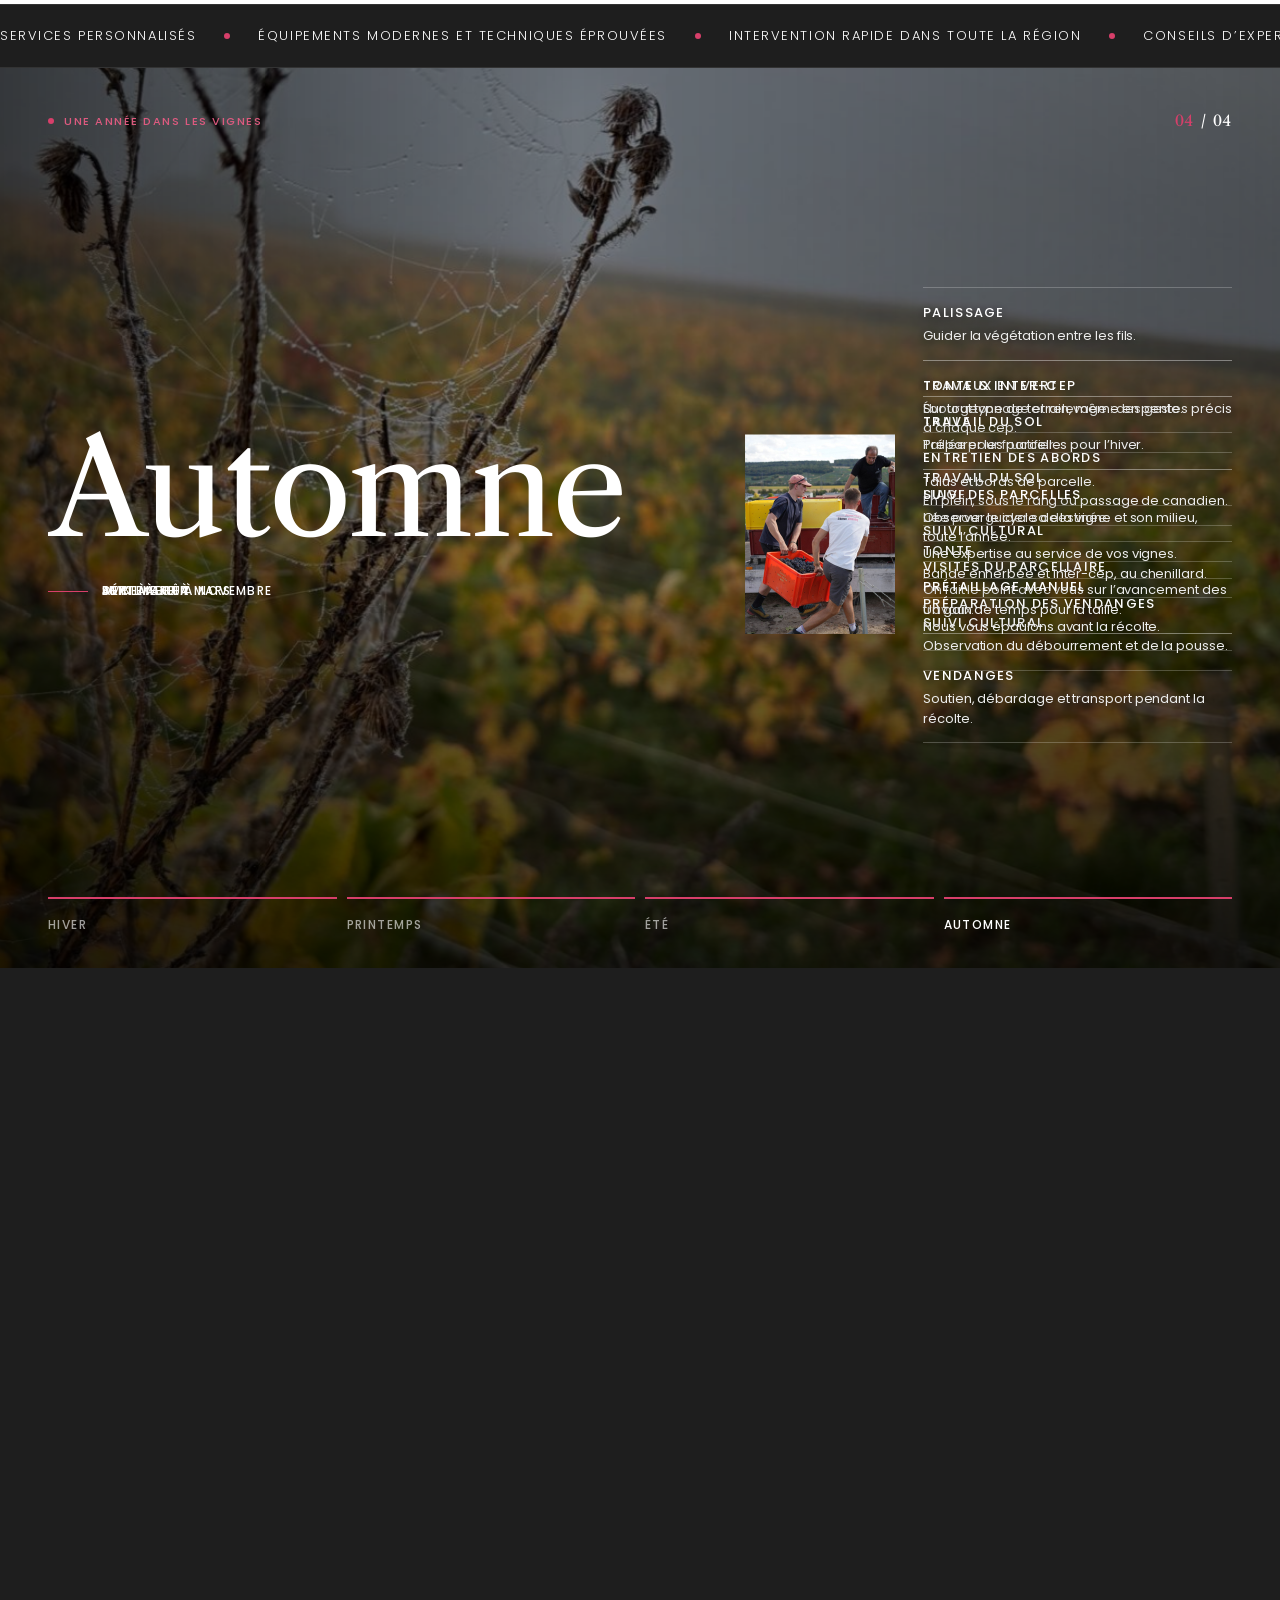
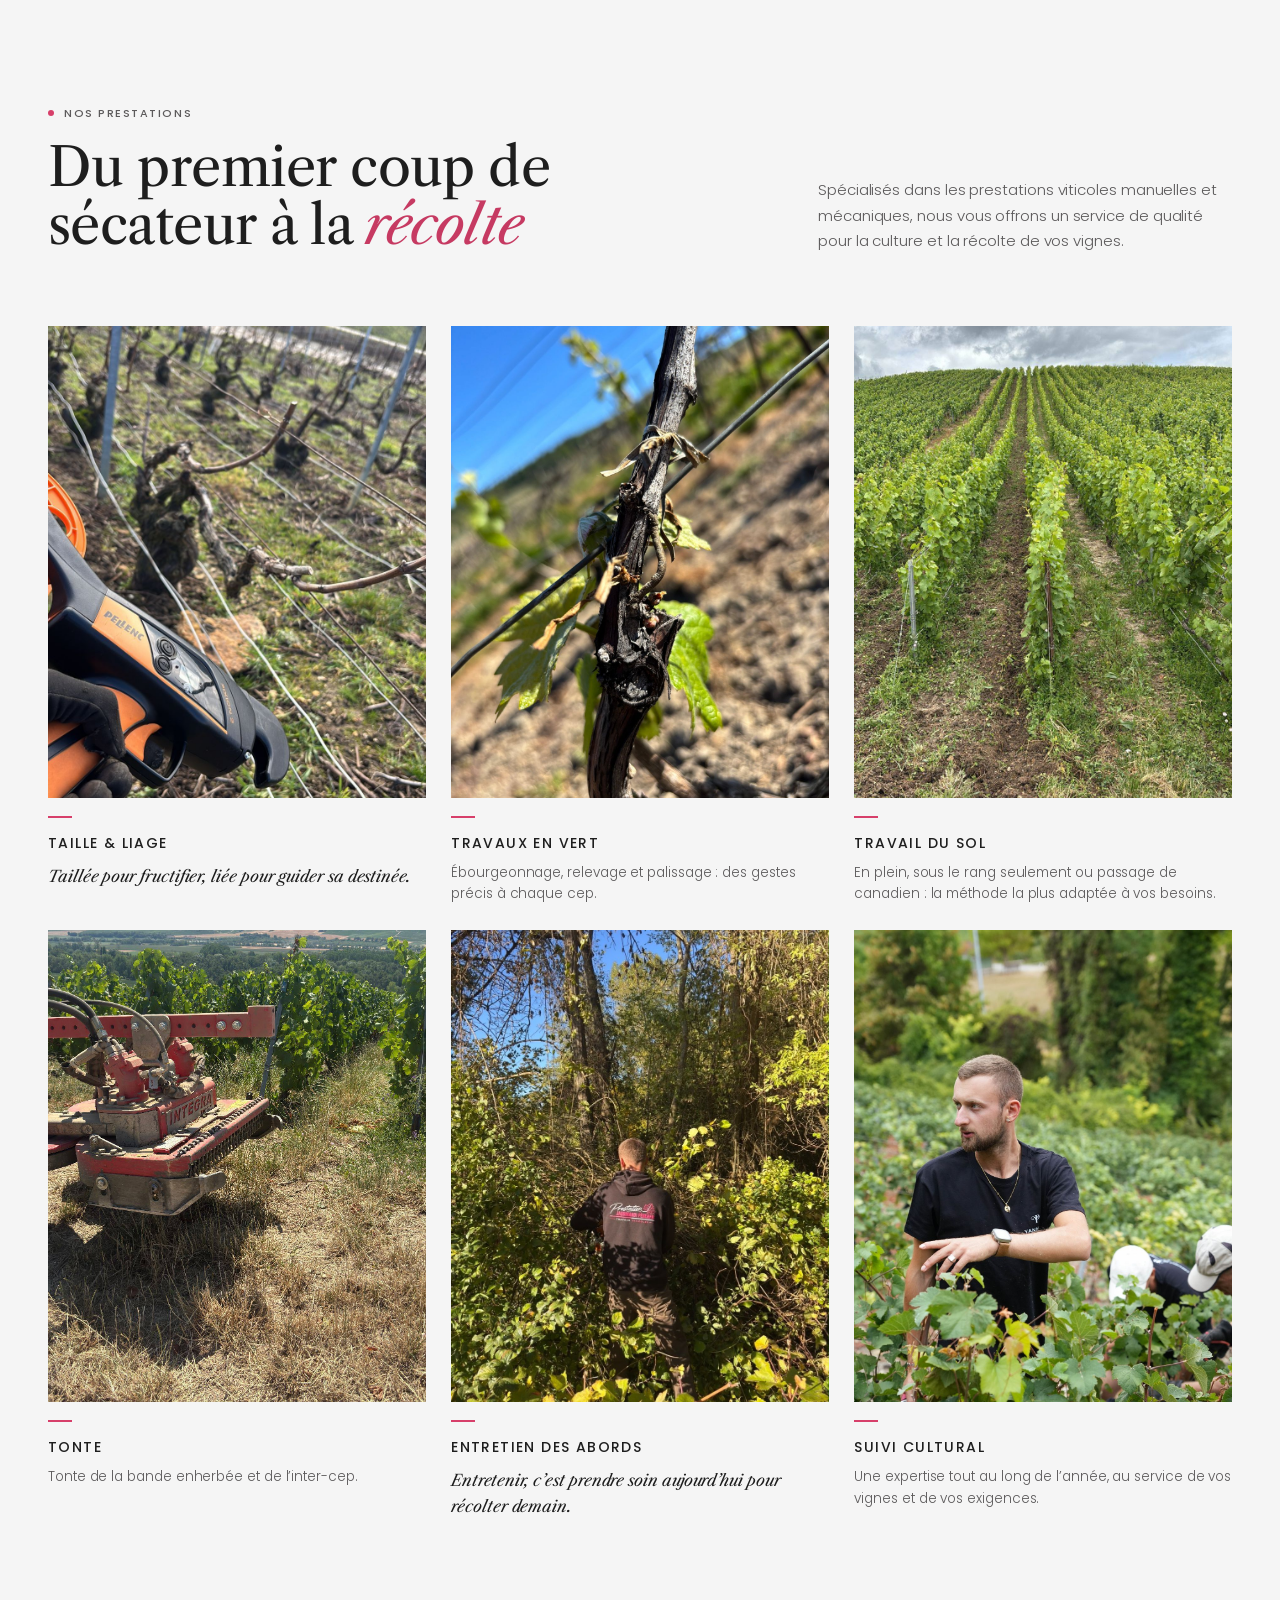
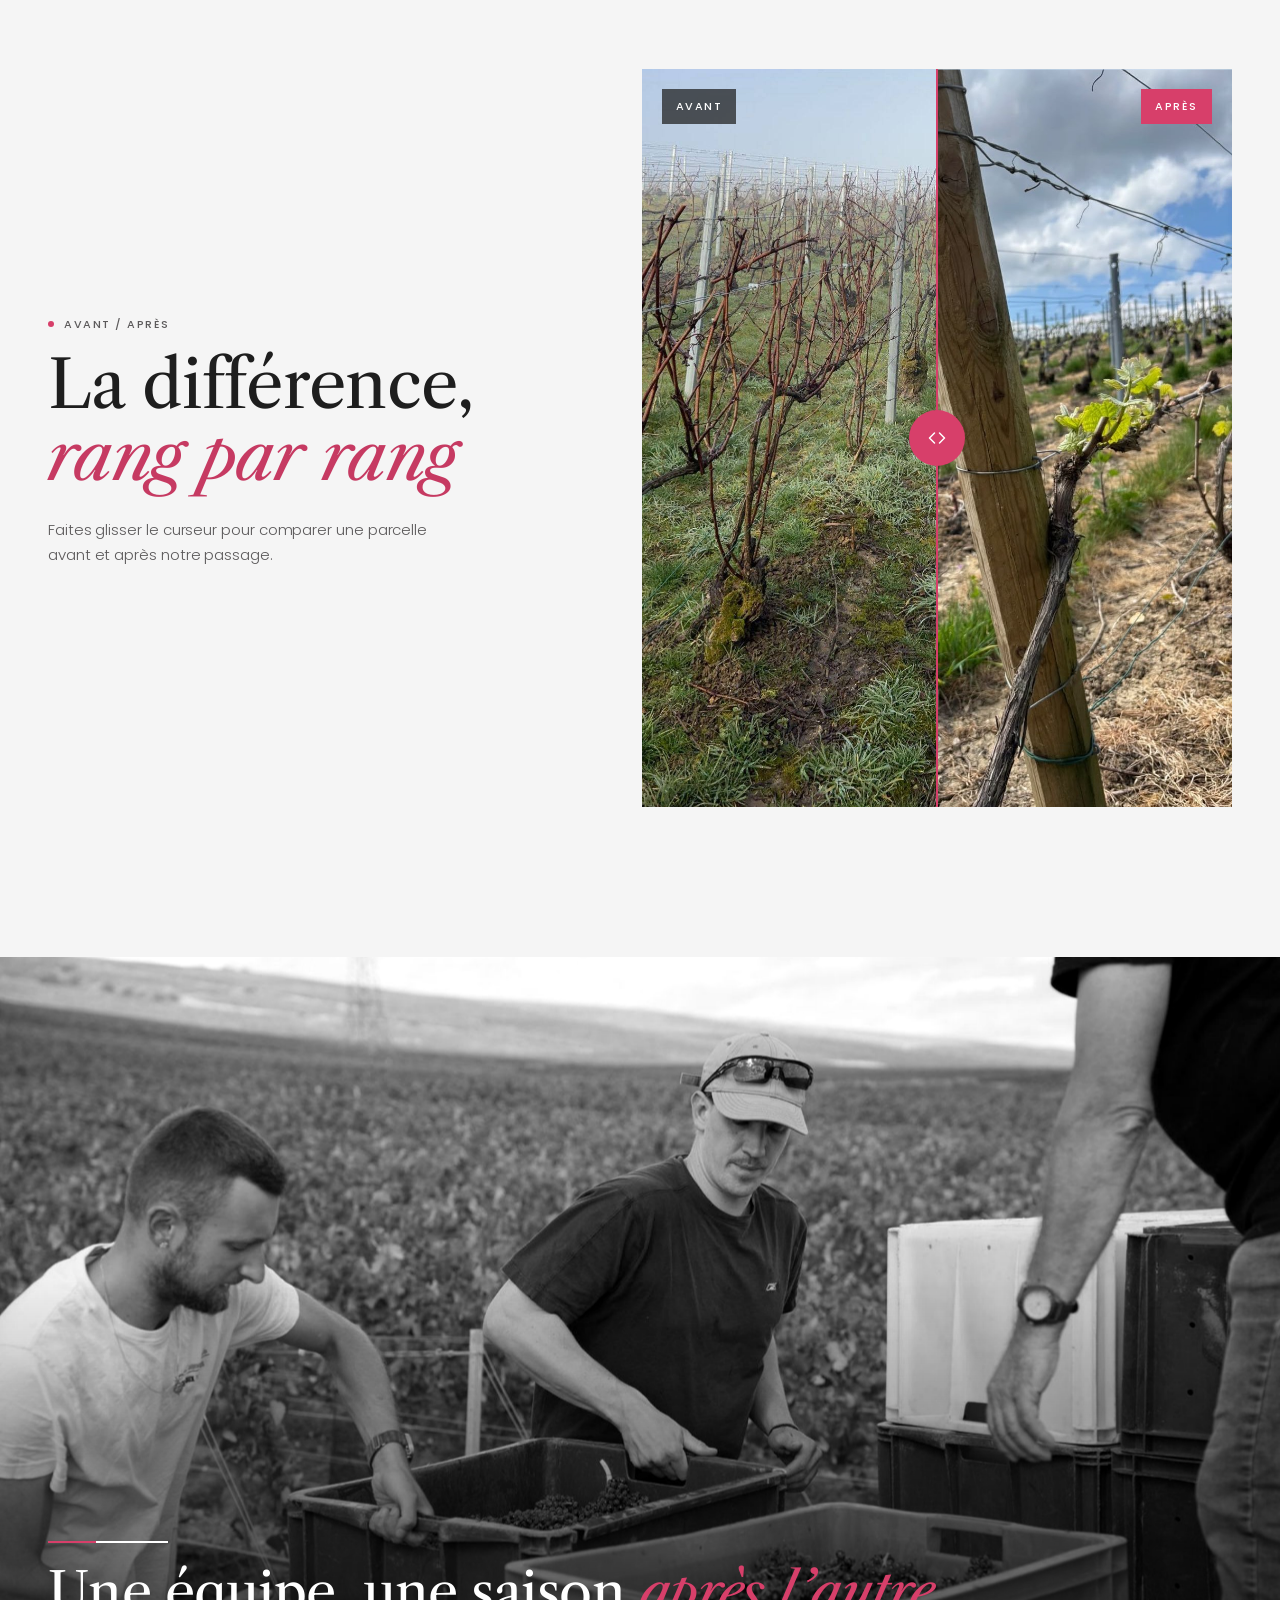
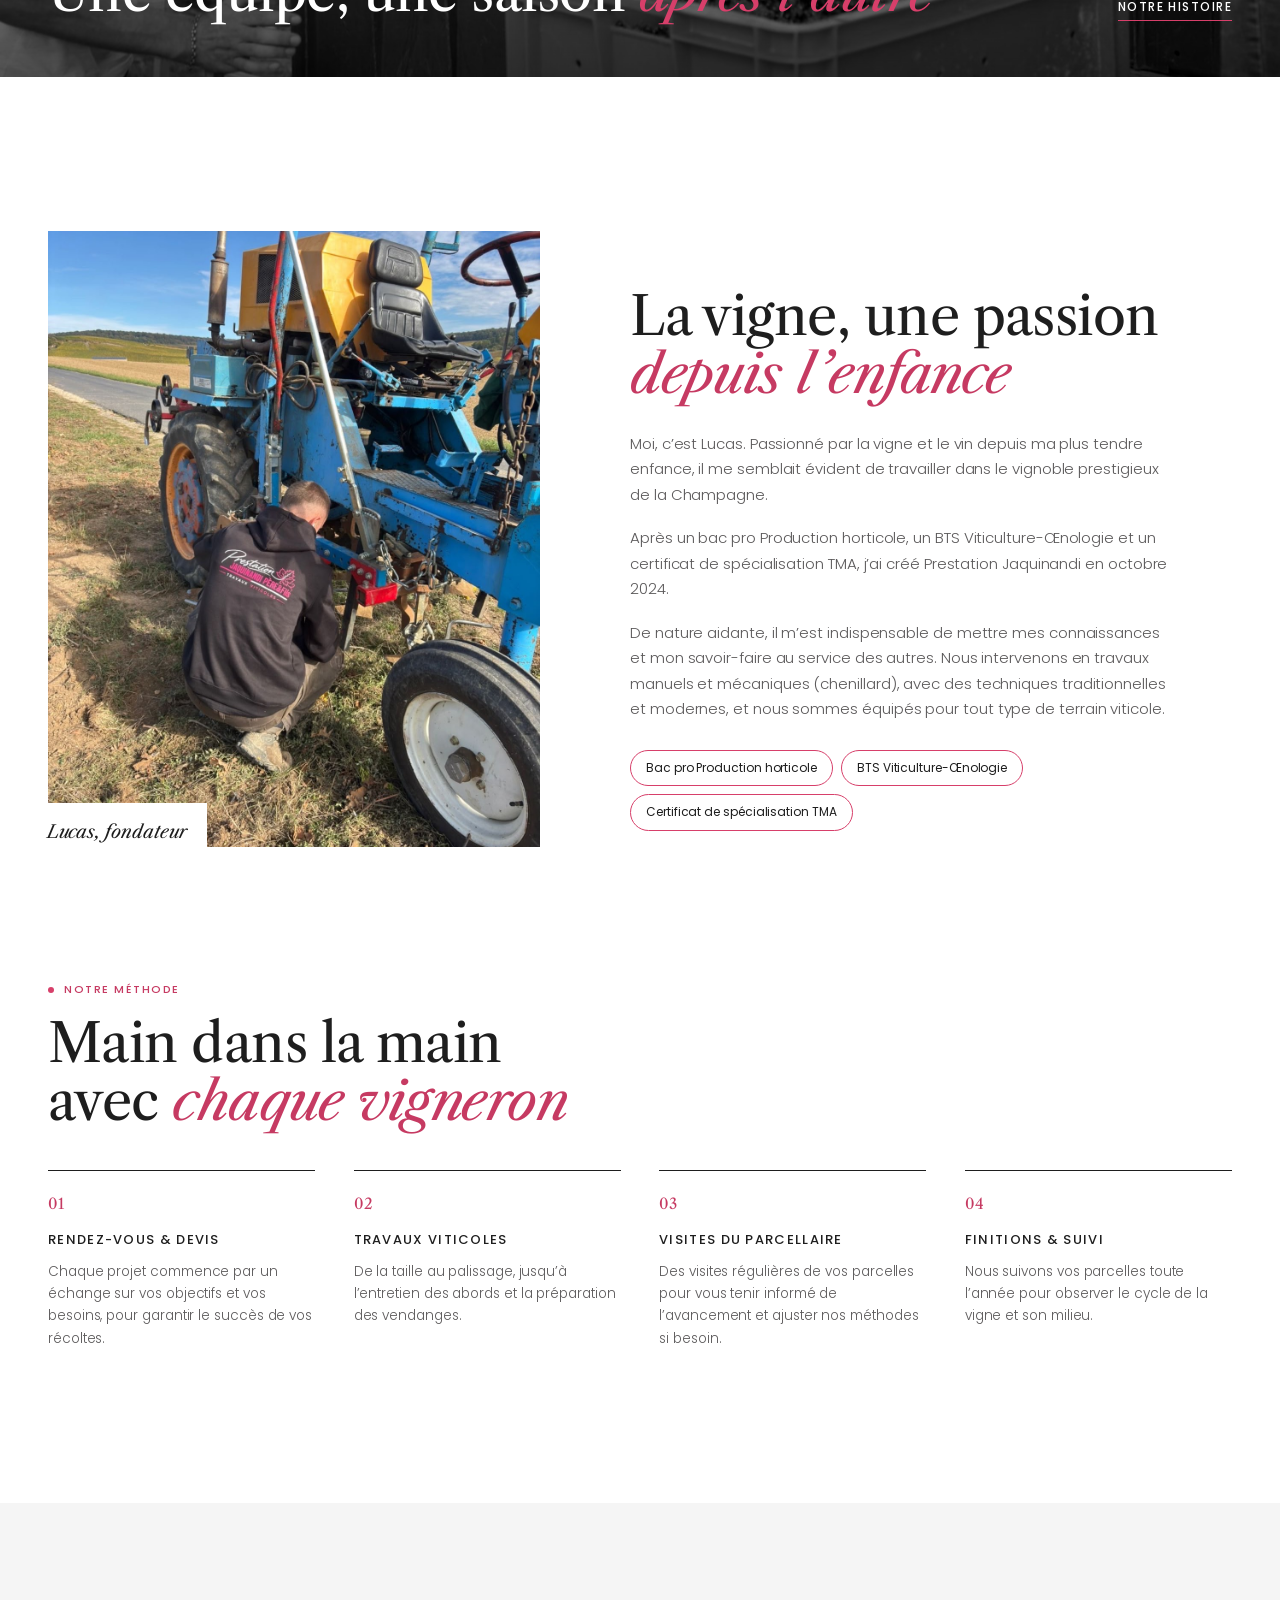
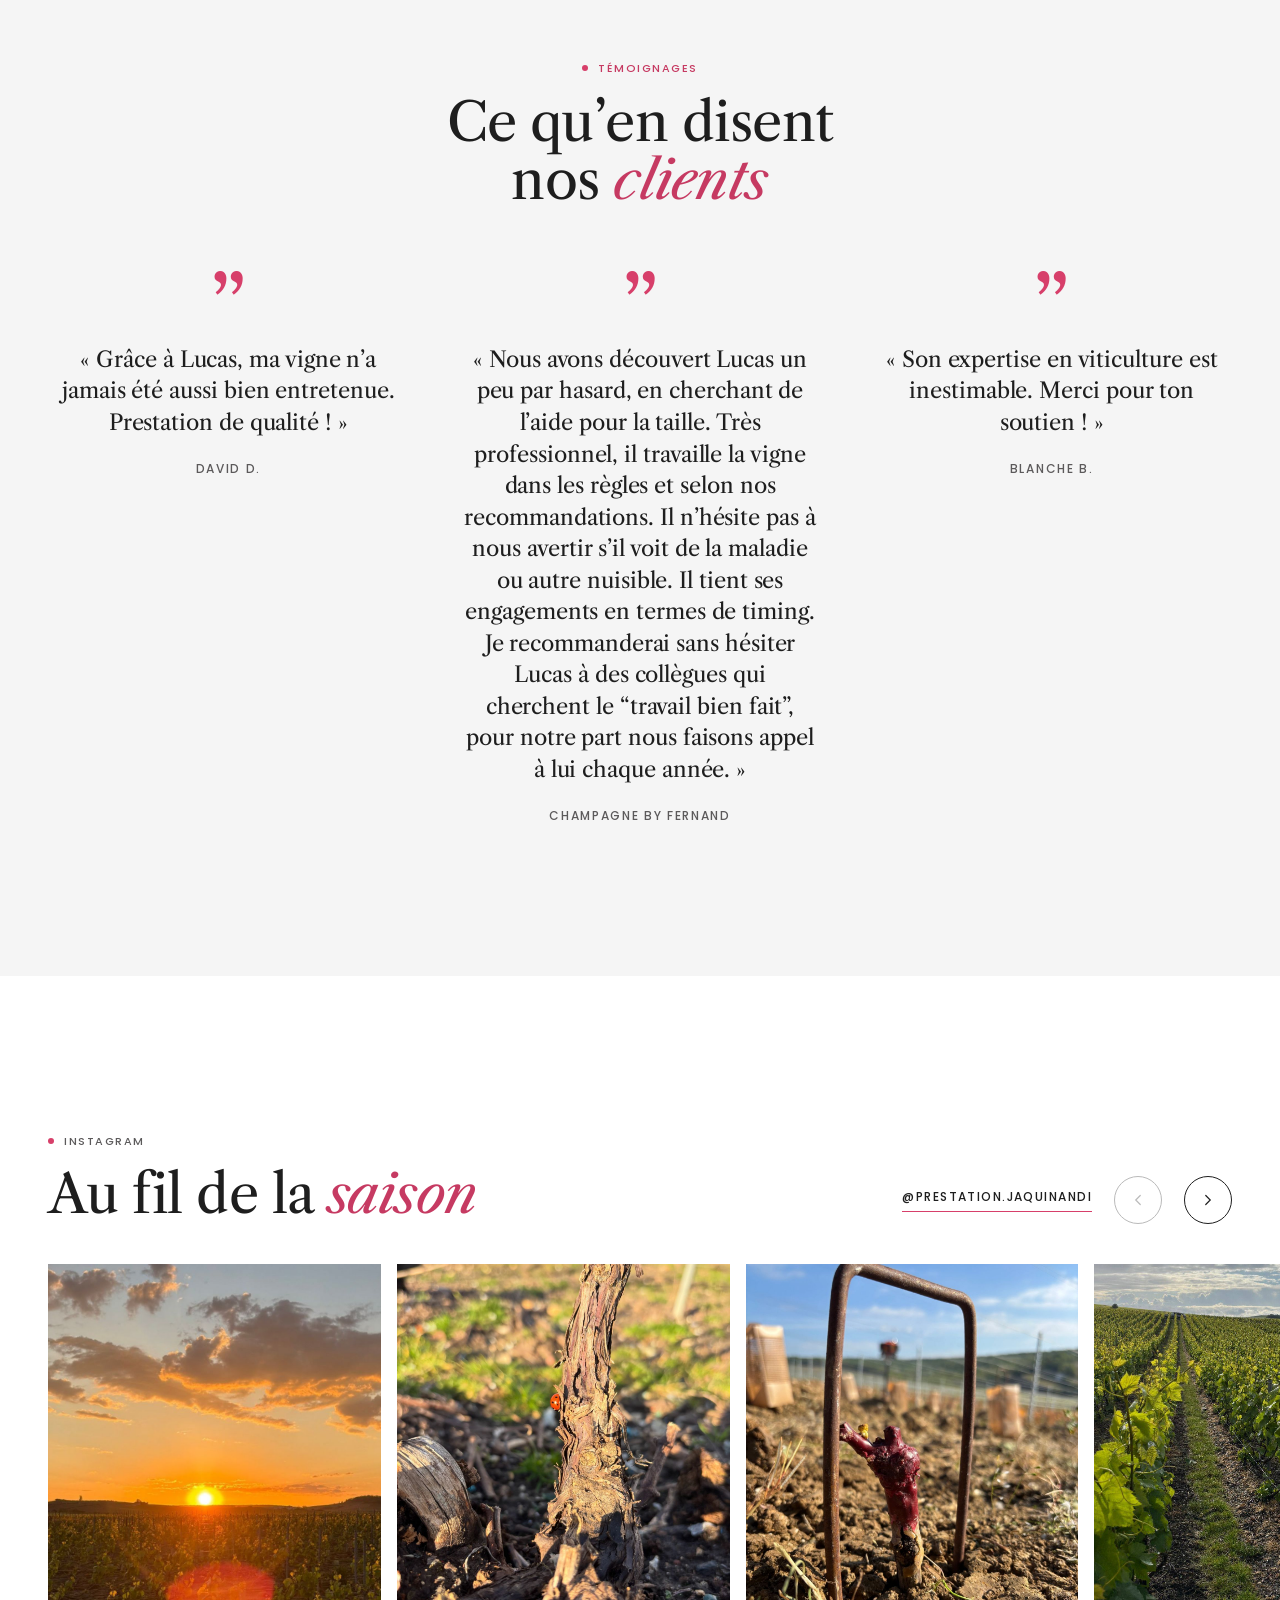
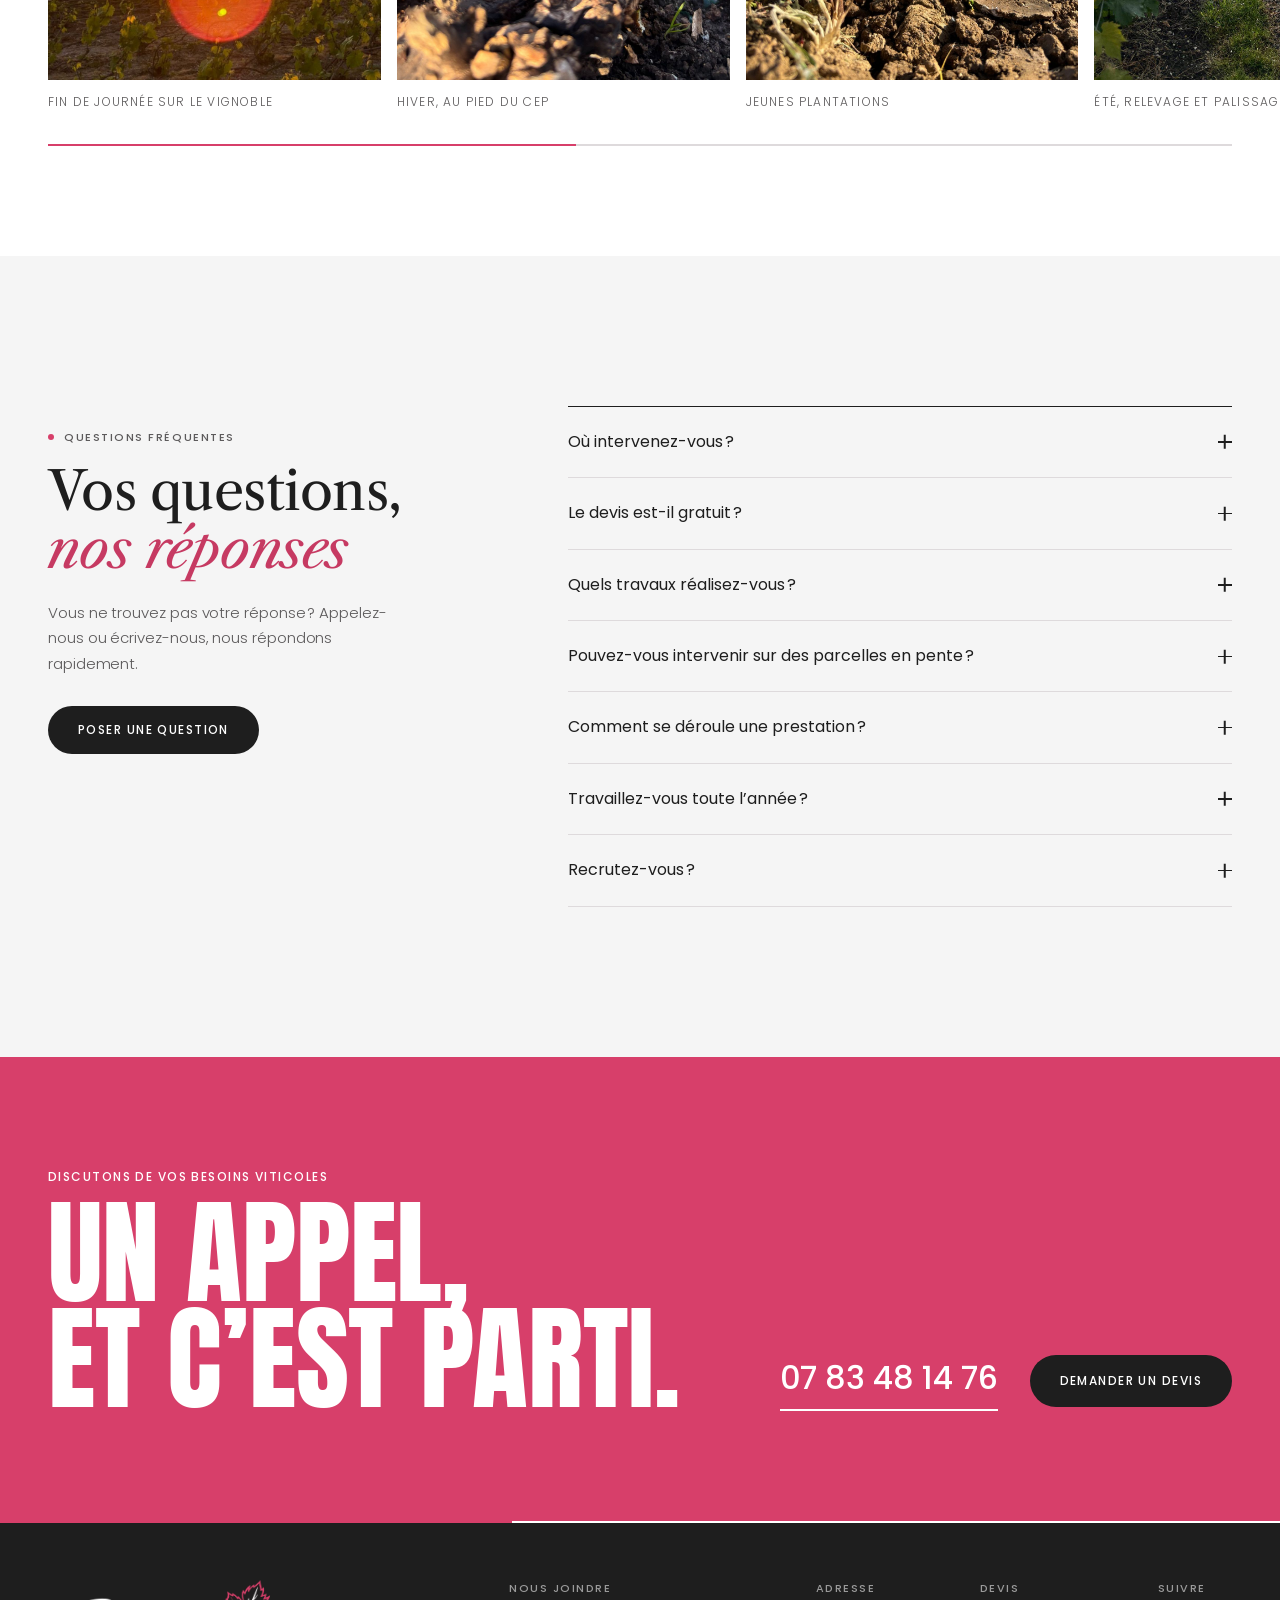
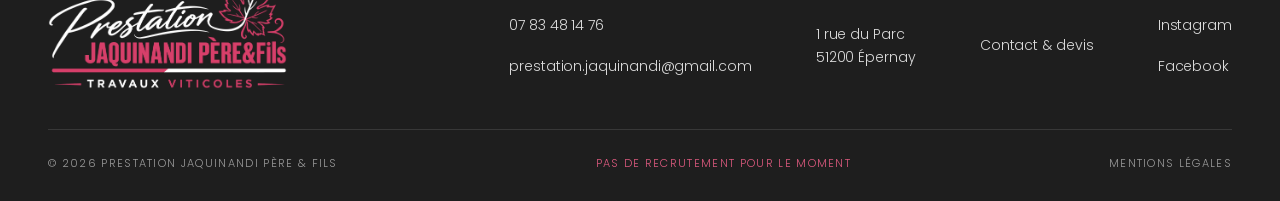
==== commit fec54725: "final" ====
--- a/index.html
+++ b/index.html
@@ -5,6 +5,7 @@
 <meta name="viewport" content="width=device-width, initial-scale=1, viewport-fit=cover">
 <title>Prestation Jaquinandi Père &amp; Fils</title>
 <meta name="description" content="Prestataire viticole à Épernay : taille, liage, travaux en vert, travail du sol, tonte au chenillard, entretien des abords et suivi cultural en Champagne. Devis gratuit.">
+<link rel="canonical" href="https://prestationjaquinandi.fr/">
 <meta name="claude:viewport-fit-sides" content="cover">
 <meta name="theme-color" content="#1E1E1E">
 <link rel="preconnect" href="https://fonts.googleapis.com">
